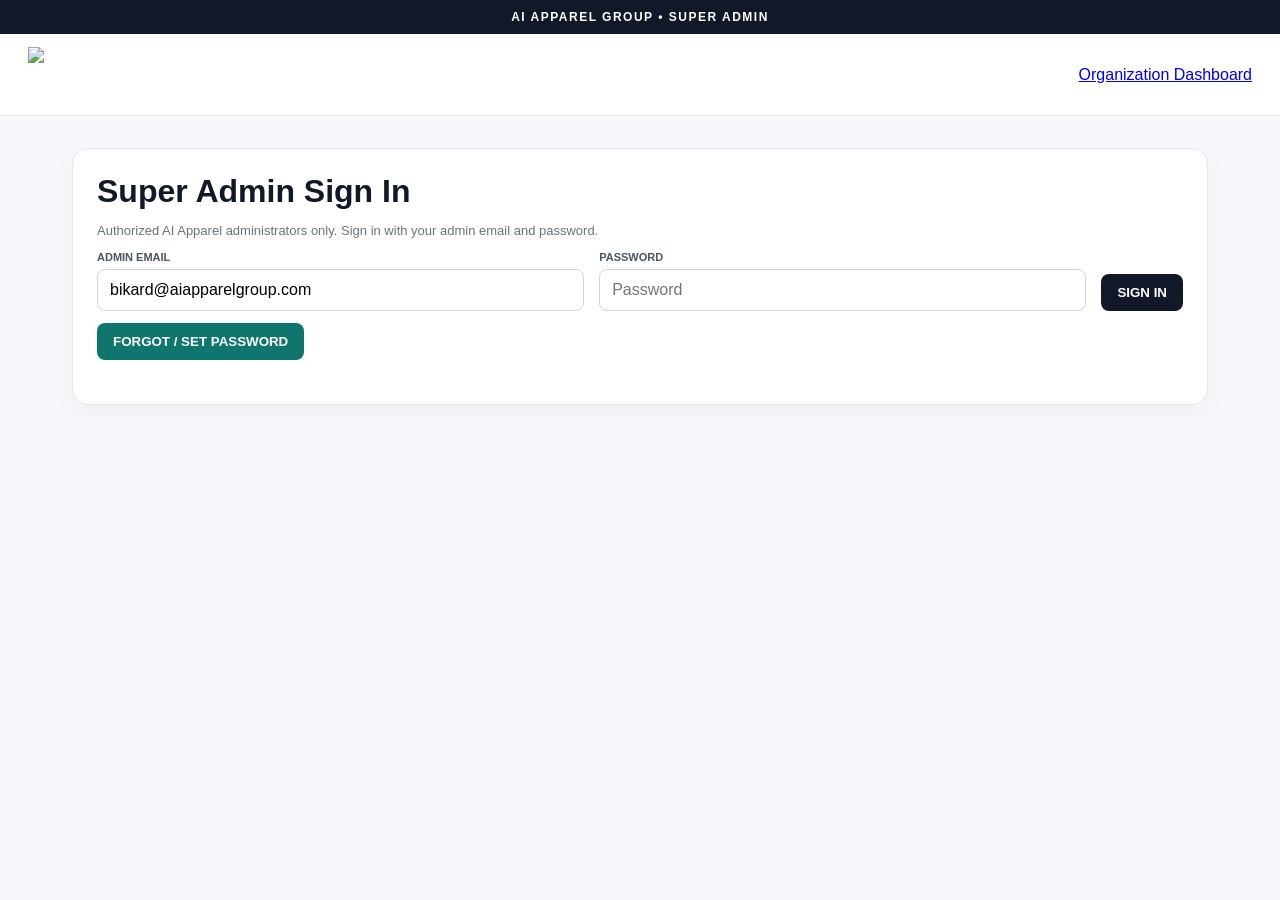
==== crm/index.html @ 9917b011 "Update index.html" ====
<!doctype html>
<html lang="en">
<head>
<meta charset="utf-8"><meta name="viewport" content="width=device-width,initial-scale=1">
<title>AI Apparel Super Admin</title>
<script src="https://cdn.jsdelivr.net/npm/@supabase/supabase-js@2"></script>
<style>
*{box-sizing:border-box}body{margin:0;font-family:-apple-system,BlinkMacSystemFont,"Segoe UI",sans-serif;background:#f6f8fb;color:#111827}
.top{background:#111827;color:#fff;padding:10px 22px;text-align:center;font-size:12px;font-weight:800;letter-spacing:1.5px}
header{height:82px;background:#fff;border-bottom:1px solid #e5e7eb;display:flex;align-items:center;justify-content:space-between;padding:0 28px}
header img{height:55px}.wrap{max-width:1180px;margin:auto;padding:32px 22px 80px}
.card{background:#fff;border:1px solid #e5e7eb;border-radius:16px;padding:24px;margin-bottom:20px;box-shadow:0 8px 25px rgba(15,23,42,.04)}
h1{margin:0 0 6px;font-size:32px}h2{margin:0 0 18px}.muted{color:#6b7280;font-size:13px}
input,select,textarea{width:100%;padding:11px 12px;border:1px solid #d1d5db;border-radius:8px;background:#fff;font:inherit}
label{font-size:11px;font-weight:800;display:block;margin-bottom:6px;color:#4b5563}
.grid{display:grid;grid-template-columns:repeat(2,1fr);gap:16px}.grid3{display:grid;grid-template-columns:repeat(3,1fr);gap:16px}
button{border:0;border-radius:8px;padding:11px 16px;background:#111827;color:#fff;font-weight:800;cursor:pointer}.teal{background:#0f766e}
.hidden{display:none!important}.admin-primary-actions{display:flex;gap:12px;flex-wrap:wrap;margin-top:18px}.create-quote-btn{background:#006FBA;font-size:13px;padding:13px 18px}.create-quote-card{border:2px solid #006FBA}.product-picker{margin-top:18px;padding:16px;border:1px solid #cbd5e1;border-radius:12px;background:#f8fafc}.product-picker-tabs{display:flex;gap:8px;flex-wrap:wrap;margin:10px 0}.product-picker-tabs button{background:#e5e7eb;color:#111827}.product-picker-tabs button.active{background:#006FBA;color:#fff}.catalog-grid{display:grid;grid-template-columns:repeat(3,1fr);gap:10px;max-height:340px;overflow:auto}.catalog-product{border:1px solid #e5e7eb;border-radius:10px;background:#fff;padding:10px;display:flex;gap:10px;align-items:center;cursor:pointer}.catalog-product:hover{border-color:#006FBA}.catalog-product img{width:58px;height:58px;object-fit:contain;border-radius:8px}.catalog-product b{font-size:12px}.catalog-product .muted{font-size:10px}.quote-create-items{display:grid;gap:12px;margin-top:14px}.quote-create-item{padding:14px;border:1px solid #e5e7eb;border-radius:12px;background:#f8fafc}.quote-create-item-grid{display:grid;grid-template-columns:1.4fr .7fr .55fr .7fr .9fr auto;gap:10px;align-items:end}.remove-item{background:#b91c1c;padding:11px 12px}@media(max-width:900px){.catalog-grid{grid-template-columns:1fr}.quote-create-item-grid{grid-template-columns:1fr 1fr}.remove-item{width:100%}}.bar{display:flex;align-items:end;gap:15px}.bar>div{flex:1}.status{padding:10px 0;font-size:13px;font-weight:700}
.org-banner{background:#111827;color:white;border-radius:14px;padding:20px;margin-top:16px}.org-banner b{font-size:24px}.org-actions{display:flex;gap:10px;margin-top:14px}.view-customer{display:inline-block;border-radius:8px;padding:11px 16px;background:#fff;color:#111827;font-size:12px;font-weight:900;text-decoration:none}
.quote-tools{display:flex;gap:12px;flex-wrap:wrap;margin-bottom:16px}.quote-tools select,.quote-tools input{max-width:280px}.quote-list{display:grid;gap:12px}.quote-row{border:1px solid #e5e7eb;border-radius:12px;padding:16px;display:grid;grid-template-columns:1.1fr 1.4fr .9fr .8fr auto;gap:14px;align-items:center;background:#fff}.quote-num{font-weight:900;font-size:16px}.quote-org{font-weight:800}.pill{display:inline-block;padding:6px 9px;border-radius:999px;background:#eef2ff;font-size:10px;font-weight:900;text-transform:uppercase;letter-spacing:.5px}.quote-date{font-size:12px;color:#6b7280}.quote-open{background:#0f766e}.quote-detail{border:1px solid #d1d5db;border-radius:12px;margin-top:14px;padding:18px;background:#f8fafc}.quote-detail h3{margin:0 0 4px}.quote-meta{display:grid;grid-template-columns:repeat(3,1fr);gap:12px;margin:16px 0}.quote-meta div{background:#fff;border:1px solid #e5e7eb;border-radius:9px;padding:10px;font-size:12px}.quote-items{display:grid;gap:10px}.quote-item{display:flex;gap:12px;align-items:center;background:#fff;border:1px solid #e5e7eb;border-radius:10px;padding:10px}.quote-item img{width:64px;height:64px;object-fit:contain;border-radius:8px;background:#fff}.pricing-box{margin-top:18px;padding:18px;border:1px solid #cbd5e1;border-radius:12px;background:#fff}.pricing-line{display:grid;grid-template-columns:1.8fr .55fr .7fr .75fr;gap:10px;align-items:end;padding:12px 0;border-bottom:1px solid #e5e7eb}.pricing-line:last-child{border-bottom:0}.pricing-name{font-weight:800}.charges{display:grid;grid-template-columns:repeat(5,1fr);gap:10px;margin-top:14px}.quote-total{display:flex;justify-content:flex-end;margin-top:16px;font-size:22px;font-weight:900}.pricing-actions{display:flex;gap:10px;flex-wrap:wrap;margin-top:16px}.pricing-status{font-size:13px;font-weight:800;margin-top:10px}.empty{padding:24px;text-align:center;color:#6b7280;border:1px dashed #d1d5db;border-radius:12px}
.quote-inbox{display:grid;gap:12px}.quote-message{border:1px solid #e5e7eb;border-radius:14px;background:#fff;padding:18px;display:grid;grid-template-columns:1.25fr 1.5fr .7fr auto;gap:16px;align-items:center}.quote-message.attention{border-left:5px solid #0f766e}.quote-message.waiting{border-left:5px solid #d97706}.quote-message.done{border-left:5px solid #16a34a}.quote-message .headline{font-size:12px;font-weight:900;letter-spacing:.6px;text-transform:uppercase}.quote-message .msg{font-size:13px;color:#4b5563;margin-top:4px}.quote-message .amount{font-size:18px;font-weight:900;text-align:right}.quote-message button,.quote-message a{display:inline-block;text-align:center;text-decoration:none;border:0;border-radius:8px;padding:11px 14px;background:#111827;color:#fff;font-size:11px;font-weight:900;cursor:pointer;white-space:nowrap}.quote-message .primary{background:#0f766e}.quote-detail-wrap{grid-column:1/-1}@media(max-width:700px){.quote-message{grid-template-columns:1fr}.quote-message .amount{text-align:left}.quote-message button,.quote-message a{width:100%}}
@media(max-width:700px){.grid,.grid3,.quote-meta{grid-template-columns:1fr}.bar{display:block}.bar button{margin-top:12px;width:100%}.quote-row{grid-template-columns:1fr}.quote-tools select,.quote-tools input{max-width:none;width:100%}.pricing-line,.charges{grid-template-columns:1fr}}
</style>
</head><body>
<div class="top">AI APPAREL GROUP • SUPER ADMIN</div>
<header><img src="https://cdn.shopify.com/s/files/1/0633/8556/7419/files/ai-nal.png?v=1723312110"><a href="./organization.html">Organization Dashboard</a></header>
<main class="wrap">
<section id="loginCard" class="card">
<h1>Super Admin Sign In</h1><p class="muted">Authorized AI Apparel administrators only. Sign in with your admin email and password.</p>
<div class="bar"><div><label>ADMIN EMAIL</label><input id="email" type="email" value="bikard@aiapparelgroup.com"></div><div><label>PASSWORD</label><input id="password" type="password" autocomplete="current-password" placeholder="Password"></div><button id="loginBtn">SIGN IN</button></div>
<div style="margin-top:12px"><button type="button" class="teal" id="resetBtn">FORGOT / SET PASSWORD</button></div>
<div id="loginStatus" class="status"></div>
</section>

<section id="recoveryCard" class="card hidden">
<h1>Create New Password</h1><p class="muted">Your recovery link is verified. Create the password you will use for AI Apparel Super Admin.</p>
<div class="grid"><div><label>NEW PASSWORD</label><input id="newPassword" type="password" autocomplete="new-password" placeholder="New password"></div><div><label>CONFIRM PASSWORD</label><input id="confirmPassword" type="password" autocomplete="new-password" placeholder="Confirm password"></div></div>
<div style="margin-top:16px"><button class="teal" id="savePasswordBtn">SAVE PASSWORD</button></div>
<div id="recoveryStatus" class="status"></div>
</section>

<section id="adminArea" class="hidden">
<div class="card">
<div style="display:flex;justify-content:space-between;gap:15px;align-items:center"><div><h1>AI Apparel Super Admin</h1><div class="muted" id="adminEmail"></div></div><button id="logoutBtn">SIGN OUT</button></div>
<hr style="border:0;border-top:1px solid #e5e7eb;margin:22px 0">
<label>VIEW / MANAGE ORGANIZATION</label>
<select id="organizationSelect"></select>
<div id="orgBanner" class="org-banner"></div>
</div>

<div class="card">
<h2>Admin Actions</h2>
<p class="muted">Start work for the organization selected above.</p>
<div class="admin-primary-actions"><button class="create-quote-btn" id="showCreateQuoteBtn">+ CREATE PROMOTIONAL QUOTE</button></div>
</div>


<div class="card" id="organizationUsersCard">
 <h2>Organization Users</h2>
 <p class="muted">Assign customer access to the selected organization. Invitations are sent by email. Only Super Admins can manage users.</p>
 <div class="grid3">
  <div><label>ORGANIZATION</label><select id="usersOrg"></select></div>
  <div><label>FIRST NAME</label><input id="userFirstName" autocomplete="off" placeholder="First name"></div>
  <div><label>LAST NAME</label><input id="userLastName" autocomplete="off" placeholder="Last name"></div>
  <div style="grid-column:1/-1"><label>CUSTOMER EMAIL</label><input id="userEmail" type="email" autocomplete="off" placeholder="name@company.com"></div>
 </div>
 <div style="display:flex;gap:12px;align-items:center;flex-wrap:wrap;margin-top:16px"><button class="teal" id="inviteOrgUserBtn" type="button">SEND CUSTOMER INVITATION</button><button type="button" id="refreshOrgUsersBtn">REFRESH USERS</button></div>
 <div id="orgUsersStatus" class="status" role="status"></div>
 <h3>Assigned Users</h3><div id="orgUsersList" class="quote-list"><div class="muted">Sign in to load organization users.</div></div>
</div>

<div class="card create-quote-card hidden" id="createQuoteCard">
<div style="display:flex;justify-content:space-between;gap:15px;align-items:flex-start"><div><h2>Create Promotional Quote</h2><p class="muted">Create a quote on behalf of a customer. It will enter the same Promotional Quote Activity workflow as customer-submitted requests.</p></div><button type="button" id="closeCreateQuoteBtn">CLOSE</button></div>
<div class="grid3">
<div style="grid-column:1/-1"><label>ORGANIZATION</label><select id="quoteOrg"></select></div>
<div><label>CONTACT NAME</label><input id="quoteContactName" placeholder="Customer contact"></div>
<div><label>CONTACT EMAIL</label><input id="quoteContactEmail" type="email" placeholder="name@company.com"></div>
<div><label>CONTACT PHONE</label><input id="quoteContactPhone" placeholder="Phone"></div>
<div><label>PROJECT / EVENT NAME</label><input id="quoteProjectName" placeholder="Example: Employee Service Awards"></div>
<div><label>NEEDED BY</label><input id="quoteNeededBy" type="date"></div>
<div><label>EVENT DATE</label><input id="quoteEventDate" type="date"></div>
</div>
<div style="margin-top:16px"><label>CUSTOMER / PROJECT NOTES</label><textarea id="quoteNotes" rows="3" placeholder="What the customer needs, special instructions, delivery details, etc."></textarea></div>
<div style="margin-top:16px"><label>INTERNAL NOTES — NOT SHOWN TO CUSTOMER</label><textarea id="quoteInternalNotes" rows="2" placeholder="Internal AI Apparel notes"></textarea></div>
<div class="product-picker">
<h3 style="margin:0">Add Products</h3>
<div class="muted">Choose from this organization's Promotional products, Company Store catalog when available, or add a custom item.</div>
<div class="product-picker-tabs"><button type="button" class="active" id="promoCatalogBtn">PROMOTIONAL PRODUCTS</button><button type="button" id="storeCatalogBtn">COMPANY STORE PRODUCTS</button><button type="button" id="customItemBtn">+ CUSTOM ITEM</button></div>
<div id="catalogStatus" class="muted">Select an organization to load products.</div>
<div id="catalogGrid" class="catalog-grid"></div>
</div>
<div style="margin-top:20px;display:flex;justify-content:space-between;align-items:center;gap:12px"><div><h3 style="margin:0">Quote Items</h3><div class="muted">Products selected above appear here. Adjust quantity, color, decoration, and notes before creating the quote.</div></div><button type="button" id="addQuoteItemBtn">+ CUSTOM ITEM</button></div>
<div id="createQuoteItems" class="quote-create-items"></div>
<div style="margin-top:18px;display:flex;gap:12px;align-items:center;flex-wrap:wrap"><button class="teal" type="button" id="createQuoteBtn">CREATE QUOTE</button><div id="createQuoteStatus" class="status"></div></div>
</div>

<div class="card">
<h2>Promotional Quote Activity</h2>
<p class="muted">One working inbox for every Promotional quote. Each box shows the latest update and the one action that should happen next.</p>
<div class="quote-tools"><select id="quoteStatusFilter"><option value="">All Statuses</option><option value="request_received">Request Received</option><option value="pricing">Pricing</option><option value="quote_ready">Quote Ready</option><option value="approved">Approved</option><option value="invoiced">Invoiced</option><option value="completed">Completed</option><option value="cancelled">Cancelled</option></select><input id="quoteSearch" placeholder="Search quote, organization, customer or project"></div>
<div id="quoteList" class="quote-list"></div>
</div>

<div class="card">
<h2>Data Management</h2>
<p class="muted">Sync connected organization stores and refresh order history. Connected Store sync uses the organization selected at the top of Super Admin.</p>
<div style="display:flex;gap:12px;flex-wrap:wrap;margin-top:16px">
<button class="teal" id="syncCompanyStoreBtn">SYNC COMPANY STORE</button>
<button id="syncPromotionalStoreBtn">SYNC CONNECTED PROMOTIONAL STORE</button>
<button id="syncPromotionalBtn">SYNC PROMOTIONAL HISTORY</button>
</div>
<div id="syncStatus" class="status muted">No manual sync run in this session.</div>
</div>

<div class="card">
<h2>Add Missing Transaction</h2>
<p class="muted">The transaction will be added to the selected organization, its rewards ledger, and the admin audit log.</p>
<div class="grid3">
<div style="grid-column:1/-1"><label>ASSIGN TO ORGANIZATION</label><select id="txOrg"><option value="">SELECT ORGANIZATION…</option></select><div class="muted" style="margin-top:6px">This organization receives the transaction and its Rewards credit.</div></div>
<div><label>ORDER / REFERENCE #</label><input id="orderNumber" placeholder="Example: Q-2217"></div>
<div><label>TYPE</label><select id="orderType"><option>ONLINE</option><option>QUOTE</option><option>PROMO</option><option>ADJUSTMENT</option><option>REFUND</option></select></div>
<div><label>DATE</label><input id="orderedAt" type="date"></div>
<div><label>PURCHASED BY</label><input id="customerName"></div>
<div><label>CUSTOMER EMAIL</label><input id="customerEmail" type="email"></div>
<div><label>QUALIFYING TOTAL</label><input id="subtotal" type="number" step=".01" min="0" value="0"></div>
<div><label>COUPON / DISCOUNT CODE</label><input id="discountCode"></div>
<div><label>DISCOUNT AMOUNT</label><input id="discountAmount" type="number" step=".01" min="0" value="0"></div>
<div style="grid-column:1/-1"><label>REWARDS ENTRY METHOD</label><select id="rewardsEntryMethod"><option value="standard">STANDARD TRANSACTION — EXISTING POINTS RULES</option><option value="deferred_coupon">COUPON / DEFERRED BILLING — 1 POINT PER $1</option></select><div class="muted" id="rewardsMethodHelp" style="margin-top:7px">Standard transactions retain the current points rules based on transaction type.</div></div>
<div><label>POINTS OVERRIDE (OPTIONAL)</label><input id="pointsOverride" type="number" step=".01" placeholder="Auto calculate"></div>
<div style="grid-column:1/-1;padding:14px;border:1px solid #d1d5db;border-radius:10px;background:#f8fafc"><strong>REWARDS PREVIEW</strong><div id="rewardsPreview" style="margin-top:6px;font-size:20px;font-weight:900">0 points</div><div id="rewardsFinancialNote" class="muted" style="margin-top:5px">Standard transaction entry.</div></div>
</div>
<div style="margin-top:16px"><label>ADMIN NOTE</label><textarea id="note" rows="3" placeholder="Why this transaction is being added"></textarea></div>
<div style="margin-top:18px"><button class="teal" id="addBtn">ADD TRANSACTION</button></div>
<div id="saveStatus" class="status"></div>
</div>
</section>
</main>
<script>
const SUPABASE_URL="https://qpavspvpdebtbbffdcmo.supabase.co";
const PUBLISHABLE_KEY="sb_publishable_NoP_3R4R1WeoM7tivVJPAA_i4flKD1b";
const ADMIN_API=SUPABASE_URL+"/functions/v1/ai-apparel-admin";
const ORG_USERS_API=SUPABASE_URL+"/functions/v1/ai-apparel-organization-users";
const sb=supabase.createClient(SUPABASE_URL,PUBLISHABLE_KEY);
let organizations=[];let promotionalQuotes=[];

async function api(method,body){
 const {data:{session}}=await sb.auth.getSession();
 if(!session) throw new Error("Please sign in.");
 const r=await fetch(ADMIN_API,{method,headers:{"Authorization":"Bearer "+session.access_token,"Content-Type":"application/json","apikey":PUBLISHABLE_KEY},body:body?JSON.stringify(body):undefined});
 const j=await r.json(); if(!r.ok) throw new Error(j.error||"Request failed"); return j;
}
async function loadAdmin(){
 const data=await api("GET"); organizations=data.organizations||[]; promotionalQuotes=data.promotionalQuotes||[];
 document.getElementById("loginCard").classList.add("hidden");document.getElementById("adminArea").classList.remove("hidden");
 document.getElementById("adminEmail").textContent=data.admin.email+" • SUPER ADMIN";
 const sel=document.getElementById("organizationSelect");sel.innerHTML=organizations.map(o=>`<option value="${o.id}">${o.name}</option>`).join("");
 const txSel=document.getElementById("txOrg");
 if(txSel) txSel.innerHTML='<option value="">SELECT ORGANIZATION…</option>'+organizations.filter(o=>String(o.status||"").toLowerCase()==="active").map(o=>`<option value="${o.id}">${o.name}</option>`).join("");
 const quoteOrg=document.getElementById("quoteOrg");
 if(quoteOrg) quoteOrg.innerHTML='<option value="">SELECT ORGANIZATION…</option>'+organizations.filter(o=>String(o.status||"").toLowerCase()==="active").map(o=>`<option value="${o.id}">${o.name}</option>`).join("");
 renderOrg(); renderQuotes();
 const usersOrg=document.getElementById("usersOrg");
 usersOrg.innerHTML=organizations.filter(o=>String(o.status||"").toLowerCase()==="active").map(o=>`<option value="${esc(o.id)}">${esc(o.name)}</option>`).join("");
 usersOrg.value=document.getElementById("organizationSelect").value;
 await loadOrganizationUsers();
}
function renderOrg(){const id=document.getElementById("organizationSelect").value;const o=organizations.find(x=>x.id===id);document.getElementById("orgBanner").innerHTML=o?`<div class="muted" style="color:#9ca3af">CURRENT ORGANIZATION</div><b>${o.name}</b><div>${o.tag} • ${o.status}</div><div class="org-actions"><a class="view-customer" href="./organization.html?organization_id=${encodeURIComponent(o.id)}&admin_preview=1" target="_blank">VIEW AS CUSTOMER ↗</a></div>`:"No organizations available";}
document.getElementById("organizationSelect").onchange=()=>{renderOrg();const userSel=document.getElementById("usersOrg");userSel.value=document.getElementById("organizationSelect").value;renderOrganizationUsers();};
function esc(v){return String(v??"").replace(/[&<>"']/g,m=>({"&":"&amp;","<":"&lt;",">":"&gt;",'"':"&quot;","'":"&#39;"}[m]));}
function statusLabel(s){return ({request_received:"Request Received",pricing:"Pricing",quote_ready:"Quote Ready",approved:"Approved",invoiced:"Invoiced",completed:"Completed",cancelled:"Cancelled"})[s]||s;}
function fmtDate(v){if(!v)return "—";return new Date(v).toLocaleString([], {year:"numeric",month:"short",day:"numeric",hour:"numeric",minute:"2-digit"});}
function quoteWorkflow(x){
 const s=x.status;
 if(s==="request_received")return {cls:"attention",head:"NEW QUOTE REQUEST",msg:"A new Promotional request is waiting for pricing.",button:"BUILD QUOTE",action:"open"};
 if(s==="pricing")return {cls:"attention",head:"PRICING IN PROGRESS",msg:"Pricing has been started but the quote has not been sent yet.",button:"CONTINUE QUOTE",action:"open"};
 if(s==="quote_ready")return {cls:"waiting",head:"QUOTE SENT",msg:"The quote is with the customer. Waiting for approval or a reply.",button:"VIEW QUOTE",action:"open"};
 if(s==="approved")return {cls:"attention",head:"CUSTOMER APPROVED",msg:"The customer approved this quote. It is ready to become a Company Store invoice.",button:"CREATE INVOICE",action:"invoice"};
 if(s==="invoiced")return {cls:"waiting",head:"INVOICE SENT",msg:"The Company Store invoice is ready. Waiting for customer payment.",button:x.company_store_invoice_url?"VIEW INVOICE":"VIEW DETAILS",action:x.company_store_invoice_url?"invoiceLink":"open"};
 if(s==="completed")return {cls:"done",head:"PAID / COMPLETED",msg:"Payment is complete and this quote has moved into the completed order workflow.",button:"VIEW DETAILS",action:"open"};
 if(s==="cancelled")return {cls:"",head:"CANCELLED",msg:"This Promotional quote is no longer active.",button:"VIEW DETAILS",action:"open"};
 return {cls:"",head:statusLabel(s),msg:"View the latest quote activity.",button:"VIEW DETAILS",action:"open"};
}
function quoteActionHtml(x,w){
 if(w.action==="invoiceLink")return `<a href="${esc(x.company_store_invoice_url)}" target="_blank" rel="noopener">${w.button} ↗</a>`;
 if(w.action==="invoice")return `<button class="primary" onclick="event.stopPropagation();createCompanyStoreInvoice('${x.id}')">${w.button}</button>`;
 return `<button class="${["request_received","pricing"].includes(x.status)?"primary":""}" onclick="event.stopPropagation();toggleQuote('${x.id}')">${w.button}</button>`;
}
function renderQuotes(){
 const list=document.getElementById("quoteList"); if(!list)return;
 const status=document.getElementById("quoteStatusFilter").value;
 const q=document.getElementById("quoteSearch").value.trim().toLowerCase();
 const rows=promotionalQuotes.filter(x=>(!status||x.status===status)&&(!q||[x.request_number,x.organization_name,x.contact_name,x.contact_email,x.project_name].some(v=>String(v||"").toLowerCase().includes(q))));
 if(!rows.length){list.innerHTML='<div class="empty">No Promotional quote activity matches this view.</div>';return;}
 list.className="quote-inbox";
 list.innerHTML=rows.map(x=>{const w=quoteWorkflow(x);return `<div class="quote-message ${w.cls}"><div><div class="quote-num">${esc(x.request_number)}</div><div class="quote-org">${esc(x.organization_name)}</div><div class="muted">${esc(x.project_name||"Promotional Request")} • ${fmtDate(x.updated_at||x.submitted_at)}</div></div><div><div class="headline">${esc(w.head)}</div><div class="msg">${esc(w.msg)}</div></div><div class="amount">${Number(x.quoted_total||0)>0?money(x.quoted_total):"—"}</div><div>${quoteActionHtml(x,w)}</div><div id="qd-${x.id}" class="quote-detail quote-detail-wrap hidden"></div></div>`}).join("");
}
function money(v){return "$"+Number(v||0).toLocaleString(undefined,{minimumFractionDigits:2,maximumFractionDigits:2});}
function toggleQuote(id){
 const el=document.getElementById("qd-"+id); const x=promotionalQuotes.find(q=>q.id===id); if(!el||!x)return;
 if(!el.classList.contains("hidden")){el.classList.add("hidden");return;}
 document.querySelectorAll(".quote-detail").forEach(d=>d.classList.add("hidden"));
 const items=x.items||[];
 el.innerHTML=`<h3>${esc(x.request_number)} • ${esc(x.organization_name)}</h3><div class="muted">Submitted ${fmtDate(x.submitted_at)}</div>
 <div class="quote-meta"><div><b>CONTACT</b><br>${esc(x.contact_name||"—")}<br>${esc(x.contact_email||"—")}<br>${esc(x.contact_phone||"—")}</div><div><b>PROJECT</b><br>${esc(x.project_name||"—")}<br>Needed by: ${esc(x.needed_by||"—")}<br>Event: ${esc(x.event_date||"—")}</div><div><b>STATUS</b><br>${esc(statusLabel(x.status))}<br><br><b>REQUEST NOTES</b><br>${esc(x.notes||"—")}</div></div>
 <h3 style="margin:18px 0 10px">Requested Products</h3>
 <div class="quote-items">${items.length?items.map(i=>`<div class="quote-item">${i.image_url?`<img src="${esc(i.image_url)}" alt="">`:""}<div><b>${esc(i.product_name)}</b><div class="muted">${esc(i.product_code||"")} • Requested Qty: ${esc(i.quantity??"—")}${i.color?" • "+esc(i.color):""}${i.decoration?" • "+esc(i.decoration):""}</div>${i.customer_notes?`<div class="muted">Note: ${esc(i.customer_notes)}</div>`:""}</div></div>`).join(""):'<div class="empty">No items attached.</div>'}</div>
 <div class="pricing-box"><h3>AI Apparel Pricing</h3><div class="muted">Customer-facing selling prices only. Supplier cost is not shown here.</div>
 <div>${items.map(i=>`<div class="pricing-line" data-item="${i.id}"><div><div class="pricing-name">${esc(i.product_name)}</div><div class="muted">${esc(i.product_code||"")}</div></div><div><label>QUANTITY</label><input class="pq" type="number" min="0" step="1" value="${esc(i.quoted_quantity??i.quantity??0)}"></div><div><label>UNIT SELLING PRICE</label><input class="pp" type="number" min="0" step=".01" value="${esc(i.unit_selling_price??0)}"></div><div><label>LINE TOTAL</label><input class="pl" value="${money(i.line_total||0)}" readonly></div></div>`).join("")}</div>
 <div class="charges"><div><label>SETUP</label><input id="setup-${id}" type="number" min="0" step=".01" value="${esc(x.setup_charge||0)}"></div><div><label>DECORATION</label><input id="decoration-${id}" type="number" min="0" step=".01" value="${esc(x.decoration_charge||0)}"></div><div><label>FREIGHT</label><input id="freight-${id}" type="number" min="0" step=".01" value="${esc(x.freight_charge||0)}"></div><div><label>OTHER CHARGE</label><input id="additional-${id}" type="number" min="0" step=".01" value="${esc(x.additional_charge||0)}"></div><div><label>DISCOUNT</label><input id="discount-${id}" type="number" min="0" step=".01" value="${esc(x.discount_amount||0)}"></div></div>
 <div class="grid" style="margin-top:14px"><div><label>CUSTOMER-FACING QUOTE NOTES</label><textarea id="customerNotes-${id}" rows="3">${esc(x.customer_quote_notes||"")}</textarea></div><div><label>INTERNAL NOTES — NOT SHOWN TO CUSTOMER</label><textarea id="internalNotes-${id}" rows="3">${esc(x.internal_notes||"")}</textarea></div></div>
 <div class="quote-total">QUOTE TOTAL:&nbsp;<span id="total-${id}">${money(x.quoted_total||0)}</span></div>
 <div class="pricing-actions">
 ${["request_received","pricing","quote_ready"].includes(x.status)?`<button onclick="savePricing('${id}',false)">SAVE PRICING</button><button class="teal" onclick="savePricing('${id}',true)">MARK QUOTE READY</button>`:""}
 ${x.status==="approved"?`<button class="teal" onclick="createCompanyStoreInvoice('${id}')">CREATE COMPANY STORE INVOICE</button>`:""}
 ${x.status==="invoiced"&&x.company_store_invoice_url?`<a class="view-customer" href="${esc(x.company_store_invoice_url)}" target="_blank" rel="noopener">OPEN CUSTOMER PAYMENT LINK ↗</a>`:""}
 
 ${!["completed","cancelled"].includes(x.status)?`<button style="background:#6b7280" onclick="cancelQuote('${id}')">CANCEL QUOTE</button>`:""}
 ${!x.shopify_order_id&&!x.rewards_order_id&&x.status!=="completed"?`<button style="background:#b91c1c" onclick="deleteTestQuote('${id}')">${x.status==="invoiced"?"DELETE UNPAID QUOTE":"DELETE TEST QUOTE"}</button>`:""}</div>
 ${x.status==="approved"?`<div class="pricing-status">Customer approved this quote. It is ready to become a Company Store invoice.</div>`:""}
 ${x.status==="invoiced"?`<div class="pricing-status">Company Store invoice created${x.invoiced_at?" • "+fmtDate(x.invoiced_at):""}.</div>`:""}
 <div id="pricingStatus-${id}" class="pricing-status"></div></div>`;
 el.classList.remove("hidden");
 el.querySelectorAll(".pricing-box input").forEach(inp=>inp.addEventListener("input",()=>calcPricing(id)));
 calcPricing(id);
}
function calcPricing(id){
 const el=document.getElementById("qd-"+id); if(!el)return;
 let subtotal=0;
 el.querySelectorAll(".pricing-line").forEach(row=>{const q=Number(row.querySelector(".pq").value||0),p=Number(row.querySelector(".pp").value||0),line=Math.round(q*p*100)/100;row.querySelector(".pl").value=money(line);subtotal+=line;});
 const n=k=>Number(document.getElementById(k+"-"+id)?.value||0);
 const total=Math.max(0,subtotal+n("setup")+n("decoration")+n("freight")+n("additional")-n("discount"));
 document.getElementById("total-"+id).textContent=money(total);
}
async function savePricing(id,ready){
 const el=document.getElementById("qd-"+id),st=document.getElementById("pricingStatus-"+id); if(!el)return;
 const items=[...el.querySelectorAll(".pricing-line")].map(row=>({id:row.dataset.item,quoted_quantity:Number(row.querySelector(".pq").value||0),unit_selling_price:Number(row.querySelector(".pp").value||0)}));
 const val=k=>Number(document.getElementById(k+"-"+id).value||0);
 if(ready && items.some(i=>i.quoted_quantity<=0 || i.unit_selling_price<=0)){st.textContent="Enter a quantity and selling price for every product before marking Quote Ready.";return;}
 st.textContent=ready?"Saving and sending quote…":"Saving pricing…";
 try{
   const data=await api("POST",{action:ready?"mark_quote_ready":"save_quote_pricing",quote_id:id,items,setup_charge:val("setup"),decoration_charge:val("decoration"),freight_charge:val("freight"),additional_charge:val("additional"),discount_amount:val("discount"),customer_quote_notes:document.getElementById("customerNotes-"+id).value.trim(),internal_notes:document.getElementById("internalNotes-"+id).value.trim()});
   st.textContent=(ready?"Quote sent. ":"Pricing saved. ")+"Total: "+money(data.total);
   await loadAdmin();
   const refreshed=promotionalQuotes.find(q=>q.id===id); if(refreshed){renderQuotes();toggleQuote(id);}
 }catch(e){st.textContent=e.message;}
}
async function createCompanyStoreInvoice(id){
 const q=promotionalQuotes.find(x=>x.id===id);
 if(!q)return;
 if(!confirm("Create the Company Store invoice for "+q.request_number+"? This will create a live customer payment link. Rewards will NOT be issued until the order is paid."))return;

 const st=document.getElementById("pricingStatus-"+id);
 const box=document.getElementById("qd-"+id)?.closest(".quote-message");
 const actionButton=box?.querySelector("button.primary");
 if(st)st.textContent="Creating Company Store invoice…";
 if(actionButton){actionButton.disabled=true;actionButton.textContent="CREATING INVOICE…";}

 try{
   const data=await api("POST",{action:"create_company_store_invoice",quote_id:id});
   await loadAdmin();
   renderQuotes();
 }catch(e){
   if(st)st.textContent=e.message;
   if(actionButton){actionButton.disabled=false;actionButton.textContent="CREATE INVOICE";}
   alert("Invoice could not be created: "+e.message);
 }
}


async function cancelQuote(id){
 const q=promotionalQuotes.find(x=>x.id===id); if(!q)return;
 if(!confirm("Cancel "+q.request_number+"? It will remain in history but will no longer be active."))return;
 try{await api("POST",{action:"cancel_quote",quote_id:id});await loadAdmin();renderQuotes();}
 catch(e){alert("Quote could not be cancelled: "+e.message);}
}
async function deleteTestQuote(id){
 const q=promotionalQuotes.find(x=>x.id===id); if(!q)return;
 if(!confirm("PERMANENTLY DELETE test quote "+q.request_number+"? This removes the quote and its items. This cannot be undone."))return;
 try{await api("POST",{action:"delete_test_quote",quote_id:id});await loadAdmin();renderQuotes();}
 catch(e){alert("Test quote could not be deleted: "+e.message);}
}
async function runDataSync(action,buttonId,label){
 const btn=document.getElementById(buttonId),st=document.getElementById("syncStatus");
 btn.disabled=true; const old=btn.textContent; btn.textContent="SYNCING…"; st.textContent="Running "+label+" sync…";
 try{
   const d=await api("POST",{action});
   const summary=d.result?.summary;
   const detail=summary?` • ${summary.historicalOrdersImported||0} orders / ${summary.historicalItemsImported||0} items refreshed`:(d.result?.imported!=null?` • ${d.result.imported} orders refreshed`:"");
   st.textContent=label+" synced "+new Date(d.synced_at).toLocaleString()+detail;
   await loadAdmin();
 }catch(e){st.textContent=label+" sync failed: "+e.message;}
 finally{btn.disabled=false;btn.textContent=old;}
}
async function runPromotionalStoreSync(){
 const btn=document.getElementById("syncPromotionalStoreBtn"),st=document.getElementById("syncStatus");
 const organizationId=document.getElementById("organizationSelect").value;
 if(!organizationId){st.textContent="Select an organization first.";return;}
 const org=organizations.find(o=>o.id===organizationId);
 btn.disabled=true; const old=btn.textContent; btn.textContent="SYNCING…";
 st.textContent="Syncing "+(org?.name||"selected organization")+" Promotional store…";
 try{
   const d=await api("POST",{action:"sync_promotional_store",organization_id:organizationId});
   const s=d.result?.summary||{};
   st.textContent=(org?.name||"Promotional store")+" synced "+new Date(d.synced_at).toLocaleString()+" • "+(s.existing||0)+" active • "+(s.added||0)+" added • "+(s.updated||0)+" updated • "+(s.removed||0)+" removed"+(s.live_membership_sync===false?" • Connected products refreshed; new PromoPlace membership still requires product identification.":"");
 }catch(e){st.textContent="Promotional store sync failed: "+e.message;}
 finally{btn.disabled=false;btn.textContent=old;}
}


let createQuoteItemCounter=0;
let quoteCatalog={promotional:[],companyStore:[]};
let activeCatalog="promotional";
function addCreateQuoteItem(values={}){
 const host=document.getElementById("createQuoteItems"); if(!host)return;
 const id=++createQuoteItemCounter;
 const row=document.createElement("div"); row.className="quote-create-item"; row.dataset.createItem=String(id);
 row.dataset.source=values.source||"custom";
 row.dataset.sageProductId=values.sage_product_id||"";
 row.dataset.imageUrl=values.image_url||"";
 row.innerHTML=`${values.image_url?`<div style="display:flex;gap:10px;align-items:center;margin-bottom:10px"><img src="${esc(values.image_url)}" alt="" style="width:54px;height:54px;object-fit:contain;border-radius:8px;background:#fff"><div><b>${esc((values.source||"custom")==="promotional"?"Promotional Product":(values.source==="company_store"?"Company Store Product":"Custom Item"))}</b><div class="muted">Added from organization catalog</div></div></div>`:""}<div class="quote-create-item-grid">
   <div><label>PRODUCT / DESCRIPTION</label><input class="cq-name" placeholder="Product name or description" value="${esc(values.product_name||"")}"></div>
   <div><label>ITEM #</label><input class="cq-code" placeholder="Item #" value="${esc(values.product_code||"")}"></div>
   <div><label>QTY</label><input class="cq-qty" type="number" min="1" step="1" value="${esc(values.quantity||1)}"></div>
   <div><label>COLOR</label><input class="cq-color" placeholder="Optional" value="${esc(values.color||"")}"></div>
   <div><label>DECORATION</label><input class="cq-decoration" placeholder="Optional" value="${esc(values.decoration||"")}"></div>
   <button type="button" class="remove-item">REMOVE</button>
 </div>
 <div style="margin-top:10px"><label>ITEM NOTES</label><input class="cq-notes" placeholder="Sizes, imprint details, special request, etc." value="${esc(values.customer_notes||"")}"></div>`;
 row.querySelector(".remove-item").onclick=()=>{row.remove();if(!host.children.length)addCreateQuoteItem();};
 host.appendChild(row);
}
async function loadQuoteCatalog(){
 const orgId=document.getElementById("quoteOrg").value;
 const status=document.getElementById("catalogStatus"),grid=document.getElementById("catalogGrid");
 quoteCatalog={promotional:[],companyStore:[]};grid.innerHTML="";
 if(!orgId){status.textContent="Select an organization to load products.";return;}
 status.textContent="Loading organization products…";
 try{
   const data=await api("POST",{action:"get_quote_catalog",organization_id:orgId});
   quoteCatalog.promotional=data.promotional||[];
   quoteCatalog.companyStore=data.companyStore||[];
   renderQuoteCatalog(activeCatalog);
 }catch(e){status.textContent="Products could not be loaded: "+e.message;}
}
function renderQuoteCatalog(type){
 activeCatalog=type;
 document.getElementById("promoCatalogBtn").classList.toggle("active",type==="promotional");
 document.getElementById("storeCatalogBtn").classList.toggle("active",type==="companyStore");
 const rows=quoteCatalog[type]||[],grid=document.getElementById("catalogGrid"),status=document.getElementById("catalogStatus");
 grid.innerHTML="";
 if(!rows.length){
   status.textContent=type==="promotional"?"No connected Promotional products found for this organization.":"No Company Store product catalog is connected for this organization yet. You can still add a custom item.";
   return;
 }
 status.textContent=rows.length+" "+(type==="promotional"?"Promotional":"Company Store")+" products available. Click a product to add it to the quote.";
 rows.forEach(p=>{
   const el=document.createElement("div");el.className="catalog-product";
   const name=p.product_name||p.title||"Product",code=p.item_number||p.product_code||"";
   el.innerHTML=`${p.image_url?`<img src="${esc(p.image_url)}" alt="">`:""}<div><b>${esc(name)}</b><div class="muted">${esc(code)}${p.customer_price_text?" • "+esc(p.customer_price_text):p.price!=null?" • "+money(p.price):""}</div><div class="muted">CLICK TO ADD</div></div>`;
   el.onclick=()=>addCreateQuoteItem({source:type==="promotional"?"promotional":"company_store",sage_product_id:p.sage_product_id||null,product_name:name,product_code:code,quantity:1,image_url:p.image_url||""});
   grid.appendChild(el);
 });
}
function openCreateQuote(){
 const card=document.getElementById("createQuoteCard");
 const selected=document.getElementById("organizationSelect").value;
 const quoteOrg=document.getElementById("quoteOrg");
 if(quoteOrg&&selected)quoteOrg.value=selected;
 if(!document.getElementById("createQuoteItems").children.length)addCreateQuoteItem();
 loadQuoteCatalog();
 card.classList.remove("hidden"); card.scrollIntoView({behavior:"smooth",block:"start"});
}
function closeCreateQuote(){document.getElementById("createQuoteCard").classList.add("hidden");}
function resetCreateQuote(){
 ["quoteContactName","quoteContactEmail","quoteContactPhone","quoteProjectName","quoteNeededBy","quoteEventDate","quoteNotes","quoteInternalNotes"].forEach(id=>{const el=document.getElementById(id);if(el)el.value="";});
 const host=document.getElementById("createQuoteItems");host.innerHTML="";addCreateQuoteItem();
}
document.getElementById("showCreateQuoteBtn").onclick=openCreateQuote;
document.getElementById("closeCreateQuoteBtn").onclick=closeCreateQuote;
document.getElementById("addQuoteItemBtn").onclick=()=>addCreateQuoteItem();
document.getElementById("customItemBtn").onclick=()=>addCreateQuoteItem();
document.getElementById("promoCatalogBtn").onclick=()=>renderQuoteCatalog("promotional");
document.getElementById("storeCatalogBtn").onclick=()=>renderQuoteCatalog("companyStore");
document.getElementById("quoteOrg").onchange=loadQuoteCatalog;
document.getElementById("createQuoteBtn").onclick=async()=>{
 const st=document.getElementById("createQuoteStatus"),btn=document.getElementById("createQuoteBtn");
 const organizationId=document.getElementById("quoteOrg").value;
 const items=[...document.querySelectorAll("#createQuoteItems .quote-create-item")].map(row=>({
   product_name:row.querySelector(".cq-name").value.trim(),
   product_code:row.querySelector(".cq-code").value.trim(),
   quantity:Number(row.querySelector(".cq-qty").value||0),
   color:row.querySelector(".cq-color").value.trim(),
   decoration:row.querySelector(".cq-decoration").value.trim(),
   customer_notes:row.querySelector(".cq-notes").value.trim(),
   source:row.dataset.source||"custom",
   sage_product_id:row.dataset.sageProductId||null,
   image_url:row.dataset.imageUrl||null
 })).filter(i=>i.product_name);
 if(!organizationId){st.textContent="Select an organization.";return;}
 if(!items.length){st.textContent="Add at least one product or description.";return;}
 if(items.some(i=>i.quantity<=0)){st.textContent="Every quote item needs a quantity greater than zero.";return;}
 btn.disabled=true;const old=btn.textContent;btn.textContent="CREATING…";st.textContent="Creating Promotional quote…";
 try{
   const data=await api("POST",{action:"create_promotional_quote",organization_id:organizationId,
     contact_name:document.getElementById("quoteContactName").value.trim(),
     contact_email:document.getElementById("quoteContactEmail").value.trim(),
     contact_phone:document.getElementById("quoteContactPhone").value.trim(),
     project_name:document.getElementById("quoteProjectName").value.trim(),
     needed_by:document.getElementById("quoteNeededBy").value||null,
     event_date:document.getElementById("quoteEventDate").value||null,
     notes:document.getElementById("quoteNotes").value.trim(),
     internal_notes:document.getElementById("quoteInternalNotes").value.trim(),items});
   const number=data.quote?.request_number||"Quote";
   st.textContent=number+" created. Opening it in Promotional Quote Activity…";
   resetCreateQuote();
   await loadAdmin();renderQuotes();closeCreateQuote();
   const q=promotionalQuotes.find(x=>x.request_number===number);
   if(q){toggleQuote(q.id);document.getElementById("qd-"+q.id)?.scrollIntoView({behavior:"smooth",block:"center"});}
 }catch(e){st.textContent=e.message;}
 finally{btn.disabled=false;btn.textContent=old;}
};

document.getElementById("syncCompanyStoreBtn").onclick=()=>runDataSync("sync_company_store","syncCompanyStoreBtn","Company Store");
document.getElementById("syncPromotionalBtn").onclick=()=>runDataSync("sync_promotional_history","syncPromotionalBtn","Promotional history");
document.getElementById("syncPromotionalStoreBtn").onclick=runPromotionalStoreSync;

document.getElementById("quoteStatusFilter").onchange=renderQuotes;
document.getElementById("quoteSearch").oninput=renderQuotes;
function showRecovery(){document.getElementById("loginCard").classList.add("hidden");document.getElementById("adminArea").classList.add("hidden");document.getElementById("recoveryCard").classList.remove("hidden");}
document.getElementById("savePasswordBtn").onclick=async()=>{const p=document.getElementById("newPassword").value;const c=document.getElementById("confirmPassword").value;const st=document.getElementById("recoveryStatus");if(p.length<8){st.textContent="Use a password with at least 8 characters.";return}if(p!==c){st.textContent="Passwords do not match.";return}st.textContent="Saving password…";const {error}=await sb.auth.updateUser({password:p});if(error){st.textContent=error.message;return}st.textContent="Password saved. Opening Super Admin…";history.replaceState({},document.title,location.pathname);document.getElementById("recoveryCard").classList.add("hidden");try{await loadAdmin()}catch(e){st.textContent=e.message;document.getElementById("recoveryCard").classList.remove("hidden")}};
document.getElementById("confirmPassword").addEventListener("keydown",e=>{if(e.key==="Enter")document.getElementById("savePasswordBtn").click()});
document.getElementById("resetBtn").onclick=async()=>{const email=document.getElementById("email").value.trim().toLowerCase();const st=document.getElementById("loginStatus");if(email!=="bikard@aiapparelgroup.com"){st.textContent="This email is not authorized for Super Admin access.";return}st.textContent="Sending password reset email…";const {error}=await sb.auth.resetPasswordForEmail(email,{redirectTo:"https://ai-apparel-group.pages.dev/admin.html"});st.textContent=error?error.message:"Password reset email sent. Open the newest email and click the reset link.";};
document.getElementById("loginBtn").onclick=async()=>{const email=document.getElementById("email").value.trim().toLowerCase();const password=document.getElementById("password").value;const st=document.getElementById("loginStatus");if(email!=="bikard@aiapparelgroup.com"){st.textContent="This email is not authorized for Super Admin access.";return}if(!password){st.textContent="Enter your password.";return}st.textContent="Signing in…";const {error}=await sb.auth.signInWithPassword({email,password});if(error){st.textContent=error.message;return}try{await loadAdmin();st.textContent=""}catch(e){st.textContent=e.message;await sb.auth.signOut()}};document.getElementById("password").addEventListener("keydown",e=>{if(e.key==="Enter")document.getElementById("loginBtn").click()});
document.getElementById("logoutBtn").onclick=async()=>{await sb.auth.signOut();location.reload()};
function updateRewardsPreview(){
 const mode=document.getElementById("rewardsEntryMethod").value;
 const type=document.getElementById("orderType").value;
 const amount=Number(document.getElementById("subtotal").value||0);
 const override=document.getElementById("pointsOverride").value;
 const multiplier=mode==="deferred_coupon"?1:(type==="ONLINE"?2:(["QUOTE","PROMO"].includes(type)?1:0));
 const points=override===""?Math.round(amount*multiplier*100)/100:Number(override);
 document.getElementById("rewardsPreview").textContent=(Number.isFinite(points)?points.toLocaleString(undefined,{maximumFractionDigits:2}):"Invalid")+" points";
 document.getElementById("rewardsMethodHelp").textContent=mode==="deferred_coupon"?"For a qualifying pay-later coupon: use the ORIGINAL merchandise subtotal before the coupon. Rewards only; no new sale or tax should be recorded.":"Standard transactions retain the current points rules based on transaction type.";
 document.getElementById("rewardsFinancialNote").textContent=mode==="deferred_coupon"?"This option requires the updated Supabase backend. It must record $0 additional financial revenue and avoid duplicate order credit.":"Standard transaction entry.";
 if(mode==="deferred_coupon")document.getElementById("pointsOverride").placeholder="Auto: 1 point per $1";
 else document.getElementById("pointsOverride").placeholder="Auto calculate";
}
["rewardsEntryMethod","orderType","subtotal","pointsOverride"].forEach(id=>document.getElementById(id).addEventListener("input",updateRewardsPreview));
updateRewardsPreview();
document.getElementById("addBtn").onclick=async()=>{
 const st=document.getElementById("saveStatus"),btn=document.getElementById("addBtn");
 const txOrg=document.getElementById("txOrg").value;
 const mode=document.getElementById("rewardsEntryMethod").value;
 const orderNumber=document.getElementById("orderNumber").value.trim();
 const subtotal=Number(document.getElementById("subtotal").value);
 const discount=Number(document.getElementById("discountAmount").value);
 const pointsInput=document.getElementById("pointsOverride").value;
 if(!txOrg){st.textContent="Select the organization that should receive this transaction and Rewards credit.";return;}
 if(!Number.isFinite(subtotal)||subtotal<0||!Number.isFinite(discount)||discount<0){st.textContent="Enter valid nonnegative merchandise and discount amounts.";return;}
 if(mode==="deferred_coupon"&&!orderNumber){st.textContent="Enter the original Shopify order/reference number for a deferred coupon.";return;}
 if(mode==="deferred_coupon"&&subtotal<=0){st.textContent="Enter the original qualifying merchandise subtotal before the coupon.";return;}
 if(pointsInput!==""&&(!Number.isFinite(Number(pointsInput))||Number(pointsInput)<0)){st.textContent="Enter a valid nonnegative points override.";return;}
 btn.disabled=true;st.textContent="Saving…";
 try{
  const data=await api("POST",{
   action:"add_transaction",organization_id:txOrg,order_number:orderNumber,
   order_type:document.getElementById("orderType").value,
   ordered_at:document.getElementById("orderedAt").value,
   customer_name:document.getElementById("customerName").value.trim(),
   customer_email:document.getElementById("customerEmail").value.trim(),
   subtotal:subtotal,discount_code:document.getElementById("discountCode").value.trim(),
   discount_amount:discount,
   rewards_points:mode==="deferred_coupon"?null:(pointsInput===""?null:Number(pointsInput)),
   rewards_entry_method:mode,
   note:document.getElementById("note").value.trim()
  });
  st.textContent="Saved. "+data.order.order_number+" added with "+data.points+" points.";
 }catch(e){st.textContent=e.message;}
 finally{btn.disabled=false;}
};

let organizationMembers=[];
async function orgUsersApi(method,body){
 const {data:{session}}=await sb.auth.getSession();
 if(!session)throw new Error("Sign in as Super Admin first.");
 const response=await fetch(ORG_USERS_API,{method,headers:{Authorization:"Bearer "+session.access_token,apikey:PUBLISHABLE_KEY,"Content-Type":"application/json"},body:body?JSON.stringify(body):undefined});
 const data=await response.json();
 if(!response.ok)throw new Error(data.error||"Unable to manage organization users.");
 return data;
}
async function loadOrganizationUsers(){
 const status=document.getElementById("orgUsersStatus");
 status.textContent="Loading assigned users…";
 try{
  const data=await orgUsersApi("GET");organizationMembers=data.members||[];
  status.textContent="";renderOrganizationUsers();
 }catch(e){status.textContent="User management unavailable: "+e.message;document.getElementById("orgUsersList").textContent="Deploy the secure ai-apparel-organization-users Edge Function to enable this section.";}
}
function renderOrganizationUsers(){
 const id=document.getElementById("usersOrg").value;
 const list=document.getElementById("orgUsersList");
 const rows=organizationMembers.filter(m=>m.organization_id===id);
 if(!rows.length){list.innerHTML='<div class="empty">No assigned users for this organization.</div>';return;}
 list.innerHTML=rows.map(m=>`<div class="quote-row" style="grid-template-columns:1.4fr 1.6fr .7fr auto"><div><b>${esc([m.first_name,m.last_name].filter(Boolean).join(" ")||"Customer")}</b></div><div>${esc(m.email)}</div><div><span class="pill">${m.active?"ACTIVE":"INACTIVE"}</span></div><div><button type="button" data-member-id="${Number(m.id)}" data-new-active="${!m.active}" style="background:${m.active?"#b91c1c":"#0f766e"}">${m.active?"REVOKE ACCESS":"RESTORE ACCESS"}</button></div></div>`).join("");
 list.querySelectorAll("button[data-member-id]").forEach(btn=>btn.onclick=()=>changeOrganizationUser(Number(btn.dataset.memberId),btn.dataset.newActive==="true"));
}
async function changeOrganizationUser(id,active){
 const m=organizationMembers.find(x=>Number(x.id)===id);if(!m)return;
 if(!confirm((active?"Restore":"Revoke")+" organization access for "+m.email+"?"))return;
 const status=document.getElementById("orgUsersStatus");status.textContent="Updating access…";
 try{await orgUsersApi("POST",{action:"set_active",id,active});status.textContent="Access updated.";await loadOrganizationUsers();}
 catch(e){status.textContent=e.message;}
}
document.getElementById("usersOrg").onchange=renderOrganizationUsers;
document.getElementById("refreshOrgUsersBtn").onclick=loadOrganizationUsers;
document.getElementById("inviteOrgUserBtn").onclick=async()=>{
 const btn=document.getElementById("inviteOrgUserBtn"),status=document.getElementById("orgUsersStatus");
 const organization_id=document.getElementById("usersOrg").value,email=document.getElementById("userEmail").value.trim().toLowerCase();
 const first_name=document.getElementById("userFirstName").value.trim(),last_name=document.getElementById("userLastName").value.trim();
 if(!organization_id||!email||!email.includes("@")){status.textContent="Select an organization and enter a valid email.";return;}
 if(!confirm("Grant access to "+email+" for the selected organization?"))return;
 btn.disabled=true;status.textContent="Creating customer invitation…";
 try{const data=await orgUsersApi("POST",{action:"invite",organization_id,email,first_name,last_name});status.textContent=data.message||"Customer access assigned.";document.getElementById("userEmail").value="";document.getElementById("userFirstName").value="";document.getElementById("userLastName").value="";await loadOrganizationUsers();}
 catch(e){status.textContent=e.message;}
 finally{btn.disabled=false;}
};

let recoveryMode=false;
sb.auth.onAuthStateChange(async(event,session)=>{if(event==="PASSWORD_RECOVERY"){recoveryMode=true;showRecovery();}});
(async()=>{const hash=new URLSearchParams(location.hash.replace(/^#/,""));const query=new URLSearchParams(location.search);if(hash.get("type")==="recovery"||query.get("type")==="recovery"){recoveryMode=true;showRecovery();}
await new Promise(r=>setTimeout(r,250));const {data:{session}}=await sb.auth.getSession();if(session&&!recoveryMode){try{await loadAdmin()}catch(e){document.getElementById("loginStatus").textContent=e.message;await sb.auth.signOut()}}})();
</script></body></html>
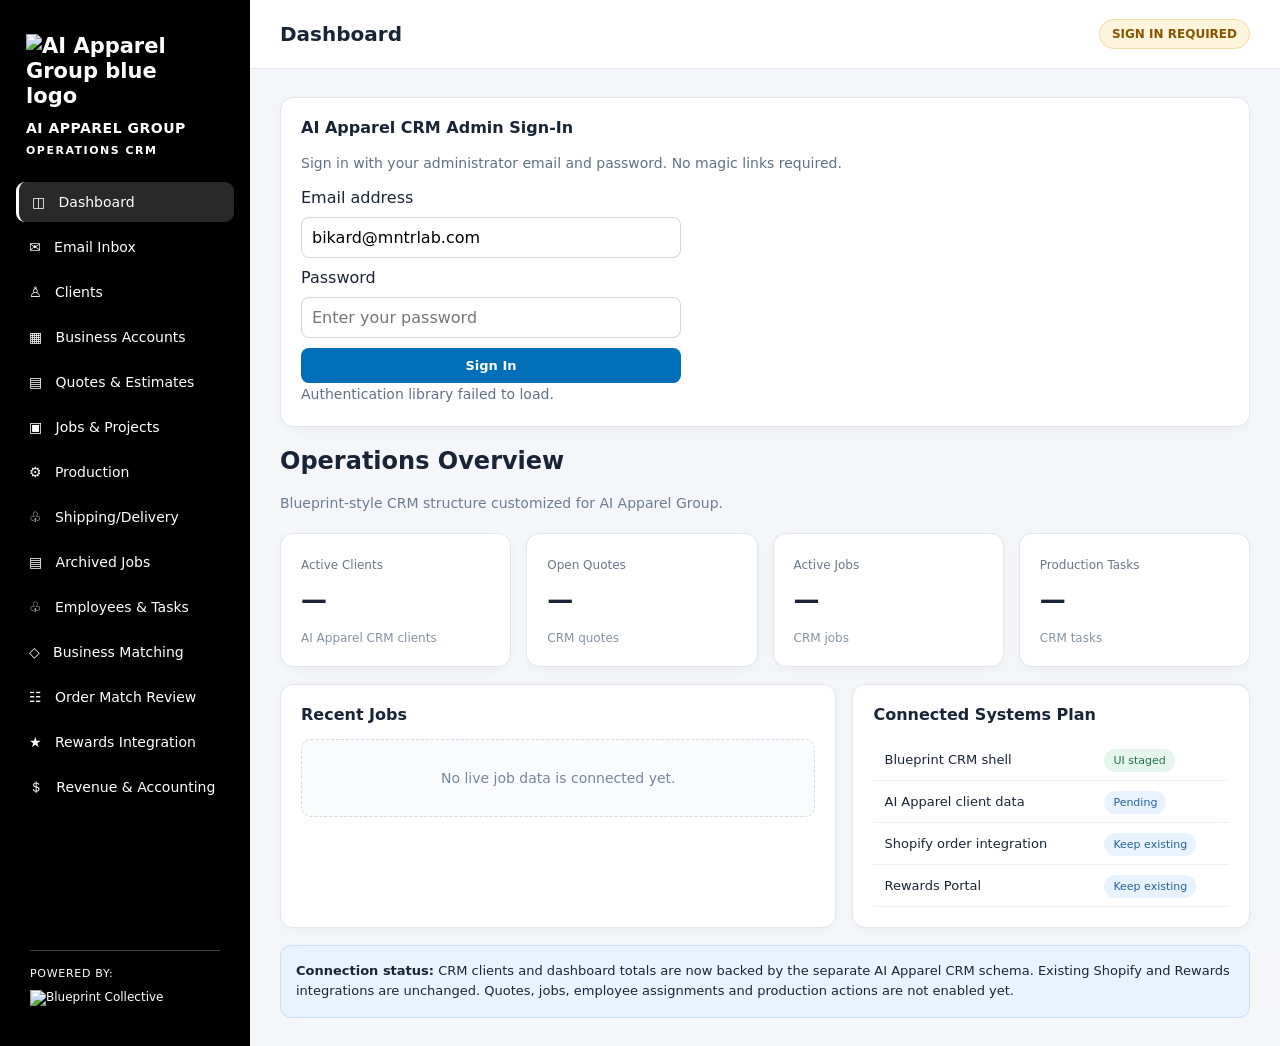
==== commit 9131e2f3: "Update index.html" ====
--- a/crm/index.html
+++ b/crm/index.html
@@ -1,532 +1,2701 @@
 <!doctype html>
-<html lang="en">
-<head>
-<meta charset="utf-8"><meta name="viewport" content="width=device-width,initial-scale=1">
-<title>AI Apparel Super Admin</title>
-<script src="https://cdn.jsdelivr.net/npm/@supabase/supabase-js@2"></script>
+<html lang="en"><head><meta charset="utf-8"><meta name="viewport" content="width=device-width,initial-scale=1">
+<meta name="robots" content="noindex,nofollow">
+<title>AI Apparel Group | CRM</title>
 <style>
-*{box-sizing:border-box}body{margin:0;font-family:-apple-system,BlinkMacSystemFont,"Segoe UI",sans-serif;background:#f6f8fb;color:#111827}
-.top{background:#111827;color:#fff;padding:10px 22px;text-align:center;font-size:12px;font-weight:800;letter-spacing:1.5px}
-header{height:82px;background:#fff;border-bottom:1px solid #e5e7eb;display:flex;align-items:center;justify-content:space-between;padding:0 28px}
-header img{height:55px}.wrap{max-width:1180px;margin:auto;padding:32px 22px 80px}
-.card{background:#fff;border:1px solid #e5e7eb;border-radius:16px;padding:24px;margin-bottom:20px;box-shadow:0 8px 25px rgba(15,23,42,.04)}
-h1{margin:0 0 6px;font-size:32px}h2{margin:0 0 18px}.muted{color:#6b7280;font-size:13px}
-input,select,textarea{width:100%;padding:11px 12px;border:1px solid #d1d5db;border-radius:8px;background:#fff;font:inherit}
-label{font-size:11px;font-weight:800;display:block;margin-bottom:6px;color:#4b5563}
-.grid{display:grid;grid-template-columns:repeat(2,1fr);gap:16px}.grid3{display:grid;grid-template-columns:repeat(3,1fr);gap:16px}
-button{border:0;border-radius:8px;padding:11px 16px;background:#111827;color:#fff;font-weight:800;cursor:pointer}.teal{background:#0f766e}
-.hidden{display:none!important}.admin-primary-actions{display:flex;gap:12px;flex-wrap:wrap;margin-top:18px}.create-quote-btn{background:#006FBA;font-size:13px;padding:13px 18px}.create-quote-card{border:2px solid #006FBA}.product-picker{margin-top:18px;padding:16px;border:1px solid #cbd5e1;border-radius:12px;background:#f8fafc}.product-picker-tabs{display:flex;gap:8px;flex-wrap:wrap;margin:10px 0}.product-picker-tabs button{background:#e5e7eb;color:#111827}.product-picker-tabs button.active{background:#006FBA;color:#fff}.catalog-grid{display:grid;grid-template-columns:repeat(3,1fr);gap:10px;max-height:340px;overflow:auto}.catalog-product{border:1px solid #e5e7eb;border-radius:10px;background:#fff;padding:10px;display:flex;gap:10px;align-items:center;cursor:pointer}.catalog-product:hover{border-color:#006FBA}.catalog-product img{width:58px;height:58px;object-fit:contain;border-radius:8px}.catalog-product b{font-size:12px}.catalog-product .muted{font-size:10px}.quote-create-items{display:grid;gap:12px;margin-top:14px}.quote-create-item{padding:14px;border:1px solid #e5e7eb;border-radius:12px;background:#f8fafc}.quote-create-item-grid{display:grid;grid-template-columns:1.4fr .7fr .55fr .7fr .9fr auto;gap:10px;align-items:end}.remove-item{background:#b91c1c;padding:11px 12px}@media(max-width:900px){.catalog-grid{grid-template-columns:1fr}.quote-create-item-grid{grid-template-columns:1fr 1fr}.remove-item{width:100%}}.bar{display:flex;align-items:end;gap:15px}.bar>div{flex:1}.status{padding:10px 0;font-size:13px;font-weight:700}
-.org-banner{background:#111827;color:white;border-radius:14px;padding:20px;margin-top:16px}.org-banner b{font-size:24px}.org-actions{display:flex;gap:10px;margin-top:14px}.view-customer{display:inline-block;border-radius:8px;padding:11px 16px;background:#fff;color:#111827;font-size:12px;font-weight:900;text-decoration:none}
-.quote-tools{display:flex;gap:12px;flex-wrap:wrap;margin-bottom:16px}.quote-tools select,.quote-tools input{max-width:280px}.quote-list{display:grid;gap:12px}.quote-row{border:1px solid #e5e7eb;border-radius:12px;padding:16px;display:grid;grid-template-columns:1.1fr 1.4fr .9fr .8fr auto;gap:14px;align-items:center;background:#fff}.quote-num{font-weight:900;font-size:16px}.quote-org{font-weight:800}.pill{display:inline-block;padding:6px 9px;border-radius:999px;background:#eef2ff;font-size:10px;font-weight:900;text-transform:uppercase;letter-spacing:.5px}.quote-date{font-size:12px;color:#6b7280}.quote-open{background:#0f766e}.quote-detail{border:1px solid #d1d5db;border-radius:12px;margin-top:14px;padding:18px;background:#f8fafc}.quote-detail h3{margin:0 0 4px}.quote-meta{display:grid;grid-template-columns:repeat(3,1fr);gap:12px;margin:16px 0}.quote-meta div{background:#fff;border:1px solid #e5e7eb;border-radius:9px;padding:10px;font-size:12px}.quote-items{display:grid;gap:10px}.quote-item{display:flex;gap:12px;align-items:center;background:#fff;border:1px solid #e5e7eb;border-radius:10px;padding:10px}.quote-item img{width:64px;height:64px;object-fit:contain;border-radius:8px;background:#fff}.pricing-box{margin-top:18px;padding:18px;border:1px solid #cbd5e1;border-radius:12px;background:#fff}.pricing-line{display:grid;grid-template-columns:1.8fr .55fr .7fr .75fr;gap:10px;align-items:end;padding:12px 0;border-bottom:1px solid #e5e7eb}.pricing-line:last-child{border-bottom:0}.pricing-name{font-weight:800}.charges{display:grid;grid-template-columns:repeat(5,1fr);gap:10px;margin-top:14px}.quote-total{display:flex;justify-content:flex-end;margin-top:16px;font-size:22px;font-weight:900}.pricing-actions{display:flex;gap:10px;flex-wrap:wrap;margin-top:16px}.pricing-status{font-size:13px;font-weight:800;margin-top:10px}.empty{padding:24px;text-align:center;color:#6b7280;border:1px dashed #d1d5db;border-radius:12px}
-.quote-inbox{display:grid;gap:12px}.quote-message{border:1px solid #e5e7eb;border-radius:14px;background:#fff;padding:18px;display:grid;grid-template-columns:1.25fr 1.5fr .7fr auto;gap:16px;align-items:center}.quote-message.attention{border-left:5px solid #0f766e}.quote-message.waiting{border-left:5px solid #d97706}.quote-message.done{border-left:5px solid #16a34a}.quote-message .headline{font-size:12px;font-weight:900;letter-spacing:.6px;text-transform:uppercase}.quote-message .msg{font-size:13px;color:#4b5563;margin-top:4px}.quote-message .amount{font-size:18px;font-weight:900;text-align:right}.quote-message button,.quote-message a{display:inline-block;text-align:center;text-decoration:none;border:0;border-radius:8px;padding:11px 14px;background:#111827;color:#fff;font-size:11px;font-weight:900;cursor:pointer;white-space:nowrap}.quote-message .primary{background:#0f766e}.quote-detail-wrap{grid-column:1/-1}@media(max-width:700px){.quote-message{grid-template-columns:1fr}.quote-message .amount{text-align:left}.quote-message button,.quote-message a{width:100%}}
-@media(max-width:700px){.grid,.grid3,.quote-meta{grid-template-columns:1fr}.bar{display:block}.bar button{margin-top:12px;width:100%}.quote-row{grid-template-columns:1fr}.quote-tools select,.quote-tools input{max-width:none;width:100%}.pricing-line,.charges{grid-template-columns:1fr}}
+:root{font-family:Inter,system-ui,-apple-system,Segoe UI,sans-serif;color:#192536;background:#f4f6f9;--blue:#006fba;--pink:#cc338b}
+*{box-sizing:border-box}body{margin:0}button{font:inherit;cursor:pointer}.shell{display:flex;min-height:100vh}
+aside{width:250px;flex-shrink:0;background:#000000;color:white;padding:26px 16px;display:flex;flex-direction:column}
+.brand{padding:8px 10px 24px;font-size:21px;font-weight:850;line-height:1.2}.brand img{display:block;width:100%;max-width:185px;max-height:100px;object-fit:contain;object-position:left center;margin-bottom:10px}.brand .brand-name{font-size:14px;letter-spacing:.5px}.brand small{display:block;color:#FFFFFF;font-size:11px;letter-spacing:1.5px;margin-top:8px}
+nav{display:grid;gap:5px}.nav{background:none;border:0;color:#FFFFFF;text-align:left;border-radius:9px;padding:12px 13px;font-size:14px}
+.nav:hover,.nav.active{background:rgba(255,255,255,.16);color:#FFFFFF;border-left:3px solid #FFFFFF}.foot{margin-top:auto;color:#FFFFFF;font-size:12px;padding:14px}
+main{flex:1;min-width:0}.top{background:white;border-bottom:1px solid #e2e8f0;padding:19px 30px;display:flex;justify-content:space-between;align-items:center;gap:10px}
+.top h1{font-size:20px;margin:0}.pill{background:#fff4dc;color:#865600;border:1px solid #f2dba4;border-radius:30px;padding:7px 12px;font-size:12px;font-weight:750}
+.content{padding:28px 30px;max-width:1450px;margin:auto}.lead{color:#6d7d92;margin:4px 0 22px;font-size:14px}
+.grid{display:grid;grid-template-columns:repeat(4,minmax(0,1fr));gap:15px}.card,.panel{background:white;border:1px solid #e2e7ee;border-radius:13px;padding:20px;box-shadow:0 3px 12px #18283a08}
+.card label{font-size:12px;color:#66798d}.card strong{display:block;font-size:26px;margin:12px 0}.card small{font-size:12px;color:#8493a4}
+.columns{display:grid;grid-template-columns:1.4fr 1fr;gap:16px;margin-top:17px}.panel h3{margin:0 0 15px;font-size:16px}
+input{font:inherit;border:1px solid #ccd8e4;border-radius:8px}table{width:100%;border-collapse:collapse;font-size:13px;text-align:left}th{font-size:11px;text-transform:uppercase;color:#728198;background:#f7f9fc}th,td{padding:13px 11px;border-bottom:1px solid #edf0f4}
+.state{font-size:11px;border-radius:30px;padding:5px 9px;background:#e8f3ff;color:#24639c}.state.green{background:#e5f6ec;color:#247149}
+.action{background:var(--blue);color:white;border:0;border-radius:8px;padding:10px 14px;text-decoration:none;display:inline-block;font-size:13px;font-weight:700}
+.action.secondary{background:white;color:var(--blue);border:1px solid #c7d7e5}
+.notice{margin-top:17px;background:#e9f3ff;border:1px solid #c9e1f8;border-radius:11px;padding:15px;font-size:13px;line-height:1.6}
+[hidden]{display:none!important}.empty{padding:30px;text-align:center;color:#75879b;border:1px dashed #d3dce7;border-radius:10px;background:#fafbfd;font-size:14px}
+.quick{display:flex;gap:10px;flex-wrap:wrap}.info{line-height:1.6;color:#607186;font-size:14px}
+@media(max-width:1000px){.grid{grid-template-columns:repeat(2,1fr)}.columns{grid-template-columns:1fr}}
+@media(max-width:700px){.shell{display:block}aside{width:auto;padding:12px}.brand{padding:8px}.foot{display:none}nav{display:flex;overflow-x:auto}.nav{white-space:nowrap}.top{padding:15px}.content{padding:17px}.grid{grid-template-columns:1fr 1fr}.card{padding:14px}}
+
+/* Order-review actions: scoped to this page only */
+#orderreviews .review-actions{display:flex;flex-wrap:wrap;gap:8px;align-items:center;min-width:180px}
+#orderreviews .review-btn{appearance:none;display:inline-flex;align-items:center;justify-content:center;gap:6px;min-height:35px;padding:8px 13px;border-radius:8px;font-size:12px;font-weight:750;line-height:1.15;letter-spacing:.01em;transition:background .15s,border-color .15s,box-shadow .15s}
+#orderreviews .review-btn.approve{color:#fff;background:var(--blue);border:1px solid var(--blue)}
+#orderreviews .review-btn.approve:hover{background:#005a97;border-color:#005a97}
+#orderreviews .review-btn.reject{color:#a42657;background:#fff;border:1px solid #e5b9cb}
+#orderreviews .review-btn.reject:hover{background:#fff0f5;border-color:#cc338b}
+#orderreviews .review-btn:focus-visible{outline:3px solid #88c9fa;outline-offset:2px}
+#orderreviews .review-btn:disabled{opacity:.55;cursor:wait}
+#orderreviews .review-done{font-size:12px;font-weight:700;color:#597188}
+#orderreviews td{vertical-align:middle}
+#orderreviews .bulk-toolbar{display:flex;align-items:center;flex-wrap:wrap;gap:12px;margin:12px 0}
+#orderreviews .bulk-toolbar label{display:flex;align-items:center;gap:7px;font-size:13px;font-weight:650}
+#orderreviews .bulk-toolbar input,#orderreviews .review-select{width:17px;height:17px;accent-color:var(--blue);cursor:pointer}
+#orderreviews .bulk-toolbar .review-btn{font-size:13px}
+#orderreviews .bulk-count{font-size:13px;color:#61758a}
+#orderreviews .review-btn:disabled{cursor:not-allowed;opacity:.5}
+
+/* Modern customer business controls — functional native select, no new dependencies */
+#clients .business-association{display:flex;align-items:center;gap:9px;min-width:270px}
+#clients .business-select-wrap{position:relative;flex:1;min-width:175px;max-width:240px}
+#clients .business-select-wrap::after{content:"";position:absolute;right:15px;top:50%;width:8px;height:8px;border-right:2px solid #55708b;border-bottom:2px solid #55708b;transform:translateY(-70%) rotate(45deg);pointer-events:none}
+#clients .business-select{appearance:none;-webkit-appearance:none;width:100%;min-height:40px;padding:9px 36px 9px 13px;background:#fff;border:1px solid #cbd8e6;border-radius:10px;color:#23364b;font-size:13px;font-weight:600;box-shadow:0 1px 3px #18334a0a;cursor:pointer;transition:border-color .16s,box-shadow .16s}
+#clients .business-select:hover{border-color:#7caed4;background:#fbfdff}
+#clients .business-select:focus-visible{outline:none;border-color:var(--blue);box-shadow:0 0 0 3px #006fba22}
+#clients .business-select:has(option:checked[value=""]){color:#66788c}
+#clients .business-select option{color:#23364b;background:#fff;font-weight:500}
+#clients .business-link-btn{min-height:40px;border-radius:10px;padding:9px 15px;box-shadow:0 2px 5px #006fba1c}
+#clients .business-link-btn:hover{background:#005d9d}
+#clients .customer-orders-btn{min-height:40px;border:1px solid #cbd8e6;border-radius:10px;background:#fff;color:#185d93;padding:9px 13px;font-size:12px;font-weight:750;white-space:nowrap}
+#clients .customer-orders-btn:hover{border-color:#7caed4;background:#eff7ff}
+#clients .customer-orders-btn:focus-visible,#clients .business-link-btn:focus-visible{outline:3px solid #a5d5f5;outline-offset:2px}
+#clients #shopify-customers td{vertical-align:middle}
+
+/* Custom searchable business picker; does not rely on native OS select styling */
+#clients .business-select-wrap{overflow:visible;max-width:none;min-width:205px}
+#clients .business-select-wrap::after{display:none}
+#clients .business-picker{position:relative;width:225px;max-width:100%}
+#clients .business-picker-trigger{display:flex;align-items:center;justify-content:space-between;gap:12px;width:100%;min-height:42px;padding:9px 13px;background:#fff;border:1px solid #c5d4e3;border-radius:11px;color:#263b53;font:600 13px inherit;cursor:pointer;text-align:left;box-shadow:0 1px 2px #1b355010}
+#clients .business-picker-trigger:hover{border-color:#006fba;background:#f7fbff}
+#clients .business-picker-trigger[aria-expanded="true"]{border-color:#006fba;box-shadow:0 0 0 3px #006fba22}
+#clients .business-chevron{font-size:21px;line-height:12px;color:#006fba}
+#clients .business-picker-menu{position:absolute;top:calc(100% + 5px);left:0;z-index:1000;width:max(245px,100%);padding:9px;border:1px solid #d5e1ee;border-radius:12px;background:white;box-shadow:0 12px 35px #142d4c30}
+#clients .business-picker-menu[hidden],#clients .business-picker-option[hidden]{display:none!important}
+#clients .business-picker-search{width:100%;box-sizing:border-box;padding:10px 11px;margin-bottom:7px;border:1px solid #d5e1ee;border-radius:8px;font-size:13px}
+#clients .business-picker-options{max-height:240px;overflow-y:auto}
+#clients .business-picker-option{display:block;width:100%;padding:11px 10px;border:0;border-radius:8px;background:transparent;color:#25394e;text-align:left;font-size:13px;cursor:pointer}
+#clients .business-picker-option:hover,#clients .business-picker-option:focus{background:#eaf5fc;color:#006fba}
+#clients #shopify-customers td{overflow:visible}
+
+#clients .crm-profile-link{border:0;background:none;padding:4px 0;color:#006fba;font:inherit;font-weight:700;cursor:pointer;text-align:left}
+#clients .crm-profile-link:hover{text-decoration:underline}
+.crm-modal[hidden]{display:none!important}.crm-modal{position:fixed;inset:0;z-index:9999;display:flex;align-items:center;justify-content:center;padding:20px}
+.crm-modal-backdrop{position:absolute;inset:0;background:#0a2037a8;backdrop-filter:blur(3px)}
+.crm-modal-panel{position:relative;width:min(760px,100%);max-height:88vh;overflow:auto;border-radius:18px;background:white;padding:28px;box-shadow:0 24px 80px #0004;color:#20334a}
+.crm-modal-header{display:flex;align-items:flex-start;justify-content:space-between;gap:12px;margin-bottom:22px;border-bottom:1px solid #e3eaf1;padding-bottom:16px}
+.crm-modal-header h2{margin:5px 0 0}.crm-eyebrow{font-size:11px;font-weight:800;letter-spacing:1.5px;color:#006fba}
+.crm-modal-close{border:0;background:#edf4fa;border-radius:10px;width:36px;height:36px;font-size:24px;cursor:pointer;color:#345}
+.crm-profile-grid{display:grid;grid-template-columns:repeat(2,minmax(0,1fr));gap:12px;margin-bottom:24px}
+.crm-profile-grid>div{background:#f5f8fc;border:1px solid #e5edf4;border-radius:11px;padding:13px;overflow-wrap:anywhere}
+.crm-profile-grid small{display:block;color:#6a7b8d;margin-bottom:7px}.crm-profile-grid strong{font-size:13px}
+.crm-order-list{display:grid;gap:9px}.crm-order-item{display:flex;justify-content:space-between;gap:14px;padding:14px;border:1px solid #e3eaf1;border-radius:11px}
+.crm-order-tag{align-self:start;padding:5px 9px;border-radius:20px;background:#eaf3fc;color:#006fba;font-size:11px;font-weight:700}
+.crm-order-count{font-size:12px;color:#657a8d;font-weight:500}@media(max-width:600px){.crm-profile-grid{grid-template-columns:1fr}.crm-modal-panel{padding:18px}}
+
+
+.crm-business-cards{display:grid;grid-template-columns:repeat(auto-fit,minmax(275px,1fr));gap:13px}
+.crm-business-card{display:flex;align-items:center;gap:14px;padding:18px;border:1px solid #dbe6f0;border-radius:13px;background:white;text-align:left;color:#1c3148;cursor:pointer;box-shadow:0 2px 8px #112b4410}
+.crm-business-card:hover{border-color:#006fba;background:#f5fbff;transform:translateY(-1px)}
+.crm-business-avatar{display:flex;align-items:center;justify-content:center;flex-shrink:0;width:44px;height:44px;background:#e9f4fc;border-radius:12px;color:#006fba;font-weight:800}
+.crm-business-card strong,.crm-business-card small{display:block}.crm-business-card small{font-size:12px;color:#65788c;margin-top:5px}.crm-business-arrow{margin-left:auto;color:#006fba;font-size:21px}
+.crm-business-summary{display:grid;grid-template-columns:repeat(3,1fr);gap:10px;margin-bottom:24px}.crm-business-summary>div{padding:15px;border:1px solid #e3eaf1;border-radius:12px;background:#f6f9fc}.crm-business-summary strong,.crm-business-summary small{display:block}.crm-business-summary strong{font-size:20px}.crm-business-summary small{color:#65788c;font-size:12px;margin-top:4px}
+.crm-business-detail-list{display:grid;gap:8px;margin-bottom:22px}.crm-business-detail-list>div{padding:12px 14px;border:1px solid #e3eaf1;border-radius:10px}.crm-business-detail-list strong,.crm-business-detail-list small{display:block}.crm-business-detail-list small{color:#65788c;margin-top:5px;overflow-wrap:anywhere}
+@media(max-width:600px){.crm-business-summary{grid-template-columns:1fr}}
+
+.crm-job-form{display:grid;grid-template-columns:repeat(2,minmax(0,1fr));gap:14px;align-items:end}
+.crm-job-form label{display:grid;gap:7px;font-size:13px;font-weight:700;color:#334b63}
+.crm-job-form input,.crm-job-form select{width:100%;box-sizing:border-box;min-height:42px;padding:10px;border:1px solid #cedbe8;border-radius:9px;background:white;color:#24374c;font:inherit}
+.crm-job-form .action{justify-self:start;min-height:42px}@media(max-width:650px){.crm-job-form{grid-template-columns:1fr}}
+
+.crm-job-link{background:none;border:0;padding:0;color:#006fba;font:inherit;font-weight:700;cursor:pointer;text-align:left}.crm-job-link:hover{text-decoration:underline}
+.crm-job-summary{display:flex;justify-content:space-between}.crm-status-label{display:grid;gap:8px;font-size:13px;font-weight:700;color:#334b63;margin-bottom:12px}
+.crm-status-label select{max-width:320px;min-height:42px;padding:10px;border:1px solid #cddbe9;border-radius:9px;background:white}
+.crm-prod-grid{display:grid;grid-template-columns:repeat(auto-fit,minmax(230px,1fr));gap:12px;margin-top:16px}.crm-prod-form{display:grid;gap:9px;padding:12px;border:1px solid #d6e1ec;border-radius:10px;margin-top:12px}.crm-prod-form label{display:grid;gap:5px;font-size:13px;font-weight:600}.crm-prod-form select,.crm-prod-form input,.crm-prod-form textarea{padding:9px;border:1px solid #c9d7e4;border-radius:7px;background:white;color:#173247;width:100%;box-sizing:border-box}.crm-prod-form button{background:#086eb1;color:white;border:0;border-radius:7px;padding:10px;cursor:pointer}#crm-production-overview{grid-template-columns:repeat(4,minmax(0,1fr))}
+@media(max-width:850px){#crm-production-overview{grid-template-columns:repeat(2,minmax(0,1fr))}}
+@media(max-width:480px){#crm-production-overview{grid-template-columns:1fr}}
+.crm-employee-invite{display:grid;grid-template-columns:1fr 1fr 150px auto;gap:12px;align-items:end}.crm-employee-invite label{display:grid;gap:6px;font-size:13px;font-weight:600}.crm-employee-invite input,.crm-employee-invite select{padding:10px;border:1px solid #cdd9e5;border-radius:8px;background:white;color:#18334b;min-width:0}.crm-employee-toggle{margin-top:8px;border:1px solid #cdd9e5;border-radius:7px;background:white;color:#19476b;padding:7px 12px;cursor:pointer}.crm-employee-actions{display:flex;gap:8px;flex-wrap:wrap;margin-top:9px}.crm-employee-actions .crm-employee-toggle{margin-top:0}.crm-employee-resend{border:1px solid #0872b7;border-radius:7px;background:#0872b7;color:white;padding:7px 12px;font-weight:650;cursor:pointer}.crm-employee-resend:disabled{opacity:.6;cursor:wait}@media(max-width:900px){.crm-employee-invite{grid-template-columns:1fr 1fr}}@media(max-width:520px){.crm-employee-invite{grid-template-columns:1fr}}
+/* Saved quotes — responsive estimate cards */
+.ai-saved-quotes-grid{display:grid;grid-template-columns:repeat(auto-fit,minmax(min(100%,380px),1fr));gap:18px;margin-top:14px}
+.ai-sq-card{background:#fff;border:1px solid #e2e8f0;border-radius:17px;box-shadow:0 7px 24px rgba(19,42,73,.055);padding:21px;min-width:0;transition:box-shadow .2s,transform .2s}
+.ai-sq-card:hover{box-shadow:0 11px 32px rgba(19,42,73,.11);transform:translateY(-1px)}
+.ai-sq-top{display:flex;align-items:flex-start;justify-content:space-between;gap:10px}
+.ai-sq-top h4{margin:7px 0;font-size:18px;line-height:1.3;color:#142d49;overflow-wrap:anywhere}
+.ai-sq-number{font-size:12px;font-weight:800;letter-spacing:.055em;color:#2874a9}.ai-sq-date{color:#8898a9;font-weight:500;letter-spacing:0;margin-left:8px}
+.ai-sq-customer{color:#64748b;font-size:13px}.ai-sq-badge{display:inline-block;flex-shrink:0;border-radius:999px;padding:6px 10px;font-size:11px;font-weight:800;background:#f1f5f9;color:#475569}.ai-sq-badge.approved{background:#dcfce7;color:#166534}.ai-sq-badge.declined{background:#fee2e2;color:#991b1b}.ai-sq-badge.sent{background:#dbeafe;color:#1d4ed8}
+.ai-sq-middle{display:grid;grid-template-columns:1fr 1fr;gap:12px;background:#f7f9fc;border-radius:12px;padding:15px;margin:19px 0}.ai-sq-middle>div{display:flex;flex-direction:column;gap:5px;min-width:0}.ai-sq-caption{font-size:10px;font-weight:800;letter-spacing:.08em;color:#8191a3}.ai-sq-price{font-size:23px;color:#122d48}.ai-sq-job{font-size:13px;color:#334155;overflow-wrap:anywhere}
+.ai-sq-details{border-bottom:1px solid #edf1f5;padding-bottom:13px;margin-bottom:13px}.ai-sq-details summary{cursor:pointer;color:#275d88;font-size:13px;font-weight:700;list-style:none}.ai-sq-details summary::-webkit-details-marker{display:none}.ai-sq-details summary span{float:right}.ai-sq-lines{padding-top:12px}.ai-sq-line{display:flex;justify-content:space-between;gap:12px;padding:7px 0;border-bottom:1px solid #f1f5f9;font-size:12px;color:#475569}.ai-sq-notes{font-size:12px;color:#64748b;white-space:pre-wrap}
+.ai-sq-bottom{display:flex;align-items:flex-end;justify-content:space-between;gap:12px;flex-wrap:wrap}.ai-sq-artwork{display:flex;gap:7px;flex-wrap:wrap}.ai-sq-artwork button,.ai-sq-artwork .ai-add-proof{display:inline-flex;align-items:center;padding:9px 11px;border-radius:9px;border:1px solid #cbdceb;background:#f8fbff;color:#185d8f;font-weight:750;font-size:12px;cursor:pointer}.ai-sq-status-label{display:grid;gap:5px;color:#64748b;font-size:11px;font-weight:700}.ai-sq-status-label select{min-width:155px;border:1px solid #cbd5e1;border-radius:9px;padding:8px;background:#fff;color:#1e293b}.ai-sq-status-label select:disabled{opacity:.65}.ai-sq-card .ai-proof-list{margin-top:10px;overflow-wrap:anywhere}
+@media(max-width:540px){.ai-sq-card{padding:15px}.ai-sq-price{font-size:20px}.ai-sq-top{flex-wrap:wrap}}
+.crm-task-form{display:grid;grid-template-columns:repeat(2,minmax(0,1fr));gap:12px;margin-top:15px}
+.crm-task-form label{display:grid;gap:7px;font-size:13px;font-weight:700}
+.crm-task-form input,.crm-task-form select,.crm-task-form textarea{width:100%;padding:11px;border:1px solid #cad6e2;border-radius:8px;font:inherit}
+.crm-task-form .crm-task-wide{grid-column:1/-1}
+.crm-task-form button{justify-self:start}
+.crm-task-row{display:flex;gap:12px;justify-content:space-between;align-items:center;padding:12px 0;border-bottom:1px solid #e7ecf1;flex-wrap:wrap}
+.crm-task-row small{display:block;color:#72849a;margin-top:4px}
+.crm-task-row select{padding:8px;border:1px solid #cad6e2;border-radius:7px}
+@media(max-width:700px){.crm-task-form{grid-template-columns:1fr}}
+
+/* Business Accounts: professional, scoped layout */
+#businesses .crm-business-card[hidden]{display:none!important}
+#businesses.business-page{color:#1c2e45}
+#businesses .business-page-header{display:flex;justify-content:space-between;align-items:center;gap:20px;flex-wrap:wrap;margin-bottom:22px}
+#businesses .business-kicker{font-size:10px;letter-spacing:1.8px;font-weight:800;color:#50799d;margin-bottom:8px}
+#businesses .business-page-header h2{font-size:28px;letter-spacing:-.7px;margin:0 0 7px}
+#businesses .business-description{font-size:13px;color:#697c90;margin:0}
+#businesses .business-page-header>.action{padding:12px 20px;min-height:44px;border-radius:9px;box-shadow:0 4px 12px #0d569d20}
+#businesses .business-create-panel,#businesses .business-directory-panel{background:#fff;border:1px solid #dce5ee;border-radius:13px;box-shadow:0 3px 16px #19365308;margin-bottom:20px;overflow:hidden}
+#businesses .business-create-panel[hidden]{display:none!important}
+#businesses .business-create-heading{display:flex;align-items:center;gap:15px;padding:22px 25px;background:linear-gradient(110deg,#f0f5fa,#f9fbfd);border-bottom:1px solid #e1e8ef}
+#businesses .business-create-icon{display:grid;place-items:center;background:#e0ebf5;border:1px solid #cddfeb;color:#125b98;border-radius:10px;font-size:26px;width:47px;height:47px;flex-shrink:0}
+#businesses .business-create-heading h3,#businesses .business-directory-header h3{margin:0 0 5px;font-size:17px;letter-spacing:-.2px;color:#1a2e47}
+#businesses .business-create-heading p,#businesses .business-directory-header p{margin:0;font-size:12px;color:#6b7f92}
+#businesses #new-business-form{padding:24px 25px}
+#businesses .business-form-grid{display:grid;grid-template-columns:repeat(3,minmax(0,1fr));gap:20px 22px}
+#businesses .business-form-grid label{display:flex;flex-direction:column;gap:8px;font-size:12px;font-weight:750;color:#2a4059;min-width:0}
+#businesses .business-form-grid label span{color:#d24d4d}
+#businesses .business-form-grid input,#businesses .business-form-grid select,#businesses .business-search-label input{width:100%;box-sizing:border-box;min-width:0;min-height:44px;padding:10px 12px;background:#fff;border:1px solid #cad8e5;border-radius:8px;color:#1e344e;font:500 13px inherit;outline:none;transition:border-color .15s,box-shadow .15s}
+#businesses .business-form-grid input:focus,#businesses .business-form-grid select:focus,#businesses .business-search-label input:focus{border-color:#1778b8;box-shadow:0 0 0 3px #137bb51b}
+#businesses .business-form-grid input::placeholder,#businesses .business-search-label input::placeholder{color:#8b9bac}
+#businesses .business-form-bottom{display:flex;align-items:center;justify-content:space-between;gap:16px;flex-wrap:wrap;border-top:1px solid #e8edf3;margin-top:25px;padding-top:19px}
+#businesses .business-form-note{font-size:12px;color:#657c90;margin:0;max-width:490px;line-height:1.5}
+#businesses .business-form-actions{display:flex;gap:10px;align-items:center}
+#businesses .business-form-actions .action{min-height:42px;border-radius:8px;padding:10px 18px}
+#businesses #new-business-message:not(:empty){font-size:12px;margin-top:13px;color:#255c83}
+#businesses .business-directory-panel{padding:23px}
+#businesses .business-directory-header{display:flex;justify-content:space-between;align-items:end;gap:20px;flex-wrap:wrap;padding-bottom:19px;border-bottom:1px solid #e8edf3;margin-bottom:19px}
+#businesses .business-search-label{display:flex;flex-direction:column;gap:7px;width:min(320px,100%);font-size:11px;font-weight:750;color:#567087}
+#businesses .crm-business-cards{grid-template-columns:repeat(auto-fill,minmax(255px,1fr));gap:13px}
+#businesses .crm-business-card{min-height:102px;box-sizing:border-box;padding:17px;gap:13px;border:1px solid #dce5ee;border-radius:10px;box-shadow:none;transition:background .15s,border-color .15s,box-shadow .15s}
+#businesses .crm-business-card:hover{transform:none;background:#f8fbff;border-color:#7eb1d6;box-shadow:0 5px 14px #11395c12}
+#businesses .crm-business-avatar{width:42px;height:42px;border-radius:9px;background:#edf3f8;color:#28618f;font-size:13px}
+#businesses .crm-business-card strong{font-size:13px;line-height:1.35;color:#1a304a}
+#businesses .crm-business-card small{font-size:11px;line-height:1.4;color:#74869a}
+#businesses .crm-business-arrow{font-size:19px}
+@media(max-width:900px){#businesses .business-form-grid{grid-template-columns:repeat(2,minmax(0,1fr))}}
+@media(max-width:560px){#businesses .business-form-grid{grid-template-columns:1fr}#businesses .business-create-heading,#businesses #new-business-form,#businesses .business-directory-panel{padding:18px}#businesses .business-directory-header{align-items:stretch}#businesses .business-search-label{width:100%}#businesses .business-form-actions{width:100%;justify-content:flex-end}}
+</style><style>
+.ai-quote-archive-section{margin-top:28px;padding-top:24px;border-top:1px solid #dfe6ef}
+.ai-quote-archive-heading{display:flex;align-items:center;justify-content:space-between;gap:12px;margin-bottom:6px}
+.ai-quote-archive-heading h3{margin:0;color:#17324f;font-size:19px}
+.ai-quote-archive-heading span{padding:6px 11px;border-radius:999px;background:#e9f2fc;color:#315c89;font-weight:700;font-size:12px}
 </style>
-</head><body>
-<div class="top">AI APPAREL GROUP • SUPER ADMIN</div>
-<header><img src="https://cdn.shopify.com/s/files/1/0633/8556/7419/files/ai-nal.png?v=1723312110"><a href="./organization.html">Organization Dashboard</a></header>
-<main class="wrap">
-<section id="loginCard" class="card">
-<h1>Super Admin Sign In</h1><p class="muted">Authorized AI Apparel administrators only. Sign in with your admin email and password.</p>
-<div class="bar"><div><label>ADMIN EMAIL</label><input id="email" type="email" value="bikard@aiapparelgroup.com"></div><div><label>PASSWORD</label><input id="password" type="password" autocomplete="current-password" placeholder="Password"></div><button id="loginBtn">SIGN IN</button></div>
-<div style="margin-top:12px"><button type="button" class="teal" id="resetBtn">FORGOT / SET PASSWORD</button></div>
-<div id="loginStatus" class="status"></div>
+<style>
+.ai-quote-fold{border:1px solid #e3e9f2;border-radius:13px;background:#fff;margin-bottom:15px;overflow:hidden}
+.ai-quote-fold-title{display:flex;align-items:center;gap:11px;cursor:pointer;padding:16px 18px;list-style:none;color:#17324f;font-size:17px}
+.ai-quote-fold-title::-webkit-details-marker{display:none}
+.ai-quote-fold-title:hover{background:#f5f8fc}
+.ai-quote-fold-chevron{display:inline-flex;align-items:center;justify-content:center;width:24px;height:24px;border-radius:7px;background:#eaf2fc;color:#2664a5;font-size:23px;line-height:1;transition:transform .15s ease}
+.ai-quote-fold[open]>.ai-quote-fold-title .ai-quote-fold-chevron{transform:rotate(90deg)}
+.ai-quote-fold-count{margin-left:auto;font-size:12px;font-weight:700;color:#4e6884;background:#edf3f9;border-radius:999px;padding:5px 10px}
+.ai-quote-fold-content{padding:0 16px 16px}
+.ai-quote-fold.ai-quote-archive-section{margin-top:12px;padding-top:0;border-top:1px solid #e3e9f2}
+</style>
+<style>
+.crm-job-quote-detail{border-top:1px solid #e0e7ef;margin-top:22px;padding-top:16px}
+.crm-job-quote-detail h3{display:flex;align-items:center;flex-wrap:wrap;gap:10px}
+.crm-job-quote-tag{font-size:12px;padding:5px 10px;border-radius:999px;background:#eaf2fc;color:#275e94}
+.crm-job-quote-table{overflow-x:auto;margin:15px 0}
+.crm-job-quote-table table{width:100%}
+.crm-job-quote-totals{display:flex;gap:9px 18px;flex-wrap:wrap;justify-content:flex-end;font-size:13px}
+.crm-job-quote-totals strong{font-size:15px}
+.crm-job-quote-notes{margin:18px 0;padding:13px;background:#f5f8fc;border-radius:10px}
+.crm-job-quote-notes p{white-space:pre-wrap;margin-bottom:0}
+.crm-job-quote-art{margin-top:18px}
+.crm-job-proof-row{display:flex;align-items:center;justify-content:space-between;gap:15px;padding:10px 0;border-bottom:1px solid #e7ebf0;overflow-wrap:anywhere}
+.crm-job-proof-row a{white-space:nowrap;text-decoration:underline}
+</style>
+<style>
+.crm-prod-requirements{border:1px solid #dce6f1;border-radius:12px;margin:16px 0 20px;background:#fff;overflow:hidden}
+.crm-prod-requirements>summary{display:flex;align-items:center;gap:10px;cursor:pointer;list-style:none;padding:15px 16px;color:#1b395c}
+.crm-prod-requirements>summary::-webkit-details-marker{display:none}
+.crm-prod-requirements>summary:hover{background:#f6f9fd}
+.crm-prod-chevron{display:inline-flex;align-items:center;justify-content:center;background:#e9f1fb;color:#27609c;width:24px;height:24px;border-radius:6px;font-size:24px;transition:transform .15s}
+.crm-prod-requirements[open] .crm-prod-chevron{transform:rotate(90deg)}
+.crm-prod-quote-badge{margin-left:auto;background:#e8f4ee;color:#24714e;border-radius:999px;padding:5px 9px;font-size:11px;font-weight:700}
+.crm-prod-req-body{padding:2px 16px 17px}
+.crm-prod-req-metrics{display:grid;grid-template-columns:repeat(auto-fit,minmax(130px,1fr));gap:10px;margin:10px 0}
+.crm-prod-req-metrics>div{background:#f5f8fc;border-radius:8px;padding:12px;display:flex;flex-direction:column;gap:5px}
+.crm-prod-req-metrics small{color:#62758b;font-size:11px}
+.crm-prod-req-table{overflow-x:auto;margin:12px 0}
+.crm-prod-req-table table{width:100%}
+.crm-prod-req-table td small{display:block;color:#62758b}
+.crm-prod-req-notes{background:#f5f8fc;border-radius:8px;padding:12px;margin:12px 0}
+.crm-prod-req-notes p{white-space:pre-wrap;margin:6px 0 0}
+.crm-prod-req-art{margin-top:15px}
+.crm-prod-proof-row{display:flex;justify-content:space-between;gap:12px;padding:10px 0;border-bottom:1px solid #e3eaf2;overflow-wrap:anywhere}
+.crm-prod-proof-row a{white-space:nowrap;text-decoration:underline}
+</style>
+<style>
+.crm-prod-progress{border:1px solid #e2e9f1;border-radius:12px;padding:14px 16px;background:#f9fbfe;margin:14px 0}
+.crm-prod-progress-top{display:flex;justify-content:space-between;align-items:center;gap:12px;flex-wrap:wrap;font-size:13px}
+.crm-prod-progress-top>span{color:#4e647e;font-weight:600}
+.crm-prod-progress-track{height:10px;background:#e3eaf3;border-radius:999px;overflow:hidden;margin:12px 0}
+.crm-prod-progress-fill{height:100%;background:#268d80;border-radius:999px;transition:width .25s ease}
+.crm-prod-progress-stats{display:flex;gap:8px 18px;flex-wrap:wrap;color:#526b84;font-size:12px}
+</style>
+<style>.crm-prod-progress-help{display:block;margin-top:10px;color:#64748b;font-size:11px}</style><style>
+/* Revenue & Accounting visual refresh — scoped; existing app and behavior untouched */
+#revenue{--rev-ink:#15263b;--rev-muted:#718298;--rev-border:#e4ebf3;--rev-accent:#0876b9;--rev-bg:#f7f9fc;color:var(--rev-ink)}
+#revenue .rev-hero{position:relative;display:flex;align-items:center;justify-content:space-between;gap:20px;padding:31px 34px;margin-bottom:23px;border-radius:20px;background:linear-gradient(112deg,#101f32 0%,#193956 72%,#17577d 100%);color:#fff;box-shadow:0 16px 32px rgba(13,34,55,.12);overflow:hidden}
+#revenue .rev-hero:after{content:"";position:absolute;width:240px;height:240px;border:1px solid rgba(255,255,255,.12);border-radius:50%;right:-78px;top:-95px;box-shadow:0 0 0 55px rgba(255,255,255,.035)}
+#revenue .rev-eyebrow{font-size:10px;font-weight:800;letter-spacing:2px;color:#80c7f4}
+#revenue .rev-hero h2{color:white;font-size:clamp(25px,3vw,34px);line-height:1.15;margin:10px 0}
+#revenue .rev-hero p{color:#cadbea;margin:0;max-width:580px;font-size:14px;line-height:1.6}
+#revenue .rev-hero-mark{font-size:52px;font-weight:200;color:#89ccef;opacity:.65;padding-right:35px}
+#revenue .panel{border:1px solid var(--rev-border);border-radius:17px;box-shadow:0 6px 22px rgba(19,41,68,.035)}
+#revenue .rev-toolbar{padding:19px 22px;margin-bottom:25px;background:white}
+#revenue .rev-toolbar label,#revenue #rev-period-panel label{font-size:12px;font-weight:750;color:#4e627a}
+#revenue input[type=date],#revenue select{border:1px solid #dbe4ed;border-radius:10px;background:#fbfcfe;color:#233850;min-height:42px;outline-color:#4aa4d6}
+#revenue .action{border-radius:10px;min-height:42px;box-shadow:none}
+#revenue .rev-section-heading{display:flex;align-items:center;justify-content:space-between;gap:15px;margin:6px 0 16px}
+#revenue .rev-section-heading h3{font-size:21px;margin:5px 0 0;color:var(--rev-ink);letter-spacing:-.45px}
+#revenue .rev-kicker{font-size:10px;font-weight:800;letter-spacing:1.65px;color:var(--rev-accent)}
+#revenue .rev-pill{border:1px solid #deebf4;border-radius:100px;padding:7px 12px;color:#4a7795;background:#f1f7fb;font-size:11px;font-weight:700;white-space:nowrap}
+#revenue .rev-metrics{margin-bottom:25px}
+#revenue .rev-metrics .card{border:1px solid var(--rev-border);border-radius:15px;background:#fff;box-shadow:0 7px 22px rgba(19,41,68,.045);padding:20px;min-height:142px}
+#revenue .rev-metrics .card:before{content:"";display:block;width:32px;height:4px;background:linear-gradient(90deg,#1388c9,#5fc3de);border-radius:10px;margin-bottom:17px}
+#revenue .rev-metrics .card label{font-size:12px;color:#64758b;font-weight:700}
+#revenue .rev-metrics .card strong{font-size:clamp(20px,2vw,29px);letter-spacing:-.8px;color:#182f48;line-height:1.4}
+#revenue .rev-metrics .card small{color:#8290a1}
+#revenue #rev-period-panel{padding:25px;margin-bottom:24px}
+#revenue #rev-period-panel>.info{line-height:1.6;color:#78889b}
+#revenue .rev-period-grid{gap:16px}
+#revenue .rev-period-card{border:1px solid #e0eaf3;border-radius:15px;padding:20px;background:linear-gradient(180deg,#fff,#fbfdff);box-shadow:none;min-width:0}
+#revenue .rev-period-top{display:flex;align-items:center;justify-content:space-between;gap:8px;margin-bottom:20px}
+#revenue .rev-period-icon{display:grid;place-items:center;width:38px;height:38px;border-radius:11px;background:#e8f3fa;color:#0876b9;font-weight:800;font-size:15px}
+#revenue .rev-period-type{font-size:10px;letter-spacing:1.15px;color:#8497a8;font-weight:800}
+#revenue .rev-period-card>label{font-size:12px;color:#61758b}
+#revenue .rev-period-card>strong{display:block;font-size:21px;color:#162e47;margin:7px 0 14px;letter-spacing:-.45px}
+#revenue .rev-period-card>small{display:block;color:#74879a;margin:7px 0;line-height:1.45}
+#revenue .rev-period-card>small:nth-last-child(-n+2){color:#a0aebb;font-size:11px}
+#revenue .notice{border-radius:12px;line-height:1.6}
+@media(max-width:760px){#revenue .rev-hero{padding:25px 22px}#revenue .rev-hero-mark{display:none}#revenue .rev-section-heading{align-items:flex-start;flex-direction:column}#revenue #rev-period-panel{padding:18px}#revenue .rev-period-grid{grid-template-columns:1fr}}
+</style><style>
+/* Revenue accounting: consistent CRM cards, compact disclosures and mobile-friendly forms */
+#revenue .rev-accounting-grid{display:grid;grid-template-columns:repeat(2,minmax(0,1fr));gap:18px;margin:18px 0}
+#revenue .rev-acc-panel{min-width:0;overflow:hidden;padding:0;border:1px solid #dbe6f0;border-radius:17px;box-shadow:0 6px 22px rgba(22,49,77,.06)}
+#revenue .rev-acc-panel>summary{display:flex;align-items:center;justify-content:space-between;gap:12px;padding:19px;cursor:pointer;list-style:none;background:linear-gradient(120deg,#fff,#f4f9fd)}
+#revenue .rev-acc-panel>summary::-webkit-details-marker{display:none}
+#revenue .rev-acc-title{display:flex;align-items:center;gap:12px;min-width:0}
+#revenue .rev-acc-title strong{display:block;color:#18344f;font-size:15px}
+#revenue .rev-acc-title small{display:block;color:#73879a;font-size:11px;margin-top:4px}
+#revenue .rev-acc-icon{display:grid;place-items:center;flex-shrink:0;width:42px;height:42px;background:#e5f3fc;border-radius:12px;color:#117fb8;font-size:22px}
+#revenue .rev-acc-count{flex-shrink:0;font-size:11px;font-weight:800;color:#117fb8;background:#e6f3fb;padding:8px 10px;border-radius:30px}
+#revenue .rev-acc-body{padding:19px;border-top:1px solid #e6eef5}
+#revenue .rev-acc-stats{display:grid;grid-template-columns:repeat(auto-fit,minmax(125px,1fr));gap:9px;margin:15px 0}
+#revenue .rev-acc-stats>div{padding:12px;border:1px solid #e1eaf2;border-radius:12px;background:#fafcfe}
+#revenue .rev-acc-stats small{display:block;color:#77899b;font-size:11px}
+#revenue .rev-acc-stats strong{display:block;color:#173651;font-size:20px;margin-top:5px}
+#revenue .rev-acc-filter{display:flex;align-items:center;gap:7px;font-size:12px;color:#5c7388}
+#revenue .rev-acc-filter select{padding:9px;border-radius:8px;border:1px solid #d5e2ec;background:white}
+#revenue .rev-acc-list{max-height:320px;overflow:auto;margin:12px 0}
+#revenue .rev-acc-item{display:flex;justify-content:space-between;align-items:center;gap:12px;border-bottom:1px solid #e5edf4;padding:12px 3px}
+#revenue .rev-acc-item strong{display:block;color:#1d3951;font-size:13px}
+#revenue .rev-acc-item small{display:block;color:#75879b;font-size:11px;margin-top:3px}
+#revenue .rev-acc-item button{white-space:nowrap}
+#revenue .rev-acc-form{border:1px solid #d6e6f1;border-radius:13px;padding:15px;background:#f7fbfe;margin-top:15px}
+#revenue .rev-acc-form h4{margin:0 0 14px;color:#173650}
+#revenue .rev-acc-fields{display:grid;grid-template-columns:repeat(2,minmax(0,1fr));gap:12px}
+#revenue .rev-acc-fields label,#revenue .rev-acc-notes{font-size:12px;font-weight:700;color:#506a80}
+#revenue .rev-acc-fields input,#revenue .rev-acc-notes textarea{width:100%;box-sizing:border-box;display:block;margin-top:5px;padding:10px;border:1px solid #cbdde9;border-radius:9px;background:white;color:#19354c}
+#revenue .rev-acc-notes{display:block;margin:12px 0}
+@media(max-width:1050px){#revenue .rev-accounting-grid{grid-template-columns:1fr}}
+@media(max-width:550px){#revenue .rev-acc-fields{grid-template-columns:1fr}#revenue .rev-acc-panel>summary{padding:13px}#revenue .rev-acc-body{padding:13px}}
+</style><style>
+.tax-summary-card[role="button"]{cursor:pointer;transition:box-shadow .18s,transform .18s,border-color .18s}.tax-summary-card[role="button"]:hover,.tax-summary-card[role="button"]:focus-visible{border-color:#2563eb;box-shadow:0 6px 18px #1d4ed81c;transform:translateY(-1px);outline:none}.tax-summary-card[aria-pressed="true"]{border-color:#2563eb;background:#eff6ff}.tax-jur-detail summary{cursor:pointer;color:#1d4ed8;font-weight:700}.tax-jur-detail summary:hover{text-decoration:underline}.tax-dashboard{display:grid;grid-template-columns:repeat(3,minmax(0,1fr));gap:12px;margin:14px 0}.tax-summary-card{border:1px solid #dce5f1;border-radius:15px;padding:16px;background:linear-gradient(150deg,#f8fbff,#fff);display:flex;flex-direction:column;gap:7px}.tax-summary-card span{font-size:10px;font-weight:800;letter-spacing:1px;color:#64748b}.tax-summary-card h4{margin:0;color:#243a5a;font-size:14px}.tax-summary-card strong{font-size:24px;color:#102e56}.tax-summary-card small{color:#64748b}.tax-report-table{width:100%;border-collapse:collapse;font-size:13px}.tax-report-table th{text-align:left;background:#f1f5f9;color:#334155;font-size:11px;letter-spacing:.2px}.tax-report-table th,.tax-report-table td{padding:11px 10px;border-bottom:1px solid #e6edf5;white-space:nowrap}.tax-report-table td.num,.tax-report-table th.num{text-align:right;font-variant-numeric:tabular-nums}.tax-report-table tfoot td{font-weight:800;background:#f8fafc}.tax-report-table details summary{cursor:pointer;color:#1d4ed8}.tax-report-table .tax-subrow td{white-space:normal;background:#f8fafc;color:#475569}.tax-status-note{font-size:12px;color:#64748b}@media(max-width:780px){.tax-dashboard{grid-template-columns:1fr}.tax-report-table{font-size:12px}}
+</style>
+
+<style>
+.crm-prod-dropdowns{display:grid;gap:10px;margin-top:12px}
+.crm-prod-stage{border:1px solid #dce4ed;border-radius:10px;background:#fff;overflow:hidden}
+.crm-prod-stage>summary{list-style:none;cursor:pointer;display:flex;align-items:center;justify-content:space-between;gap:12px;padding:14px 16px;font-weight:700;color:#14233b}
+.crm-prod-stage>summary::-webkit-details-marker{display:none}
+.crm-prod-stage[open]>summary{border-bottom:1px solid #e4eaf0;background:#f8fafc}
+.crm-prod-stage-status{font-size:12px;font-weight:600;color:#53657a;white-space:nowrap}
+.crm-prod-stage>.crm-prod-form{padding:14px 16px;margin:0}
+</style>
+<style>
+/* Revenue & Tax layout modeled on GOAT, branded for AI Apparel. */
+#revenue .ai-goat-head{padding:25px 27px;border-radius:19px;background:linear-gradient(112deg,#193956,#006fba);color:white;margin-bottom:18px}
+#revenue .ai-goat-head .eyebrow{font-size:12px;letter-spacing:.08em;font-weight:800;color:#d5eafa}
+#revenue .ai-goat-head h2{font-size:29px;margin:9px 0}
+#revenue .ai-goat-head p{color:#e3effa;margin:0}
+#revenue .ai-goat-tools{margin:0 0 24px;padding:17px 20px}
+#revenue .ai-goat-tools .quick{display:flex;flex-wrap:wrap;gap:10px;align-items:end}
+#revenue .ai-goat-title{font-size:19px;color:#193956;margin:26px 0 12px;font-weight:800}
+#revenue .ai-goat-grid{display:grid;grid-template-columns:repeat(4,minmax(0,1fr));gap:14px;margin:14px 0 24px}
+#revenue .ai-goat-tile{background:#fff;border:1px solid #dce6f0;border-radius:16px;padding:20px;min-width:0}
+#revenue .ai-goat-tile>small{display:block;color:#64748b;font-size:12px;margin-bottom:10px}
+#revenue .ai-goat-tile>strong{display:block;color:#006fba;font-size:clamp(20px,2.3vw,27px);margin:7px 0;overflow-wrap:anywhere}
+#revenue .ai-goat-tile>.note{display:block;color:#66768a;font-size:12px;line-height:1.45;margin-top:9px}
+#revenue .ai-goat-period{border-top:4px solid #006fba}
+#revenue .ai-goat-period:nth-child(2){border-top-color:#006fba}
+#revenue .ai-goat-period:nth-child(3){border-top-color:#006fba}
+#revenue .ai-goat-period h3{font-size:18px;color:#193956;margin:2px 0 12px}
+#revenue .ai-goat-row{display:flex;justify-content:space-between;align-items:baseline;gap:12px;padding:10px 0;border-bottom:1px solid #e9eef4;font-size:13px}
+#revenue .ai-goat-row:last-child{border:0}
+#revenue .ai-goat-row span{color:#627286}
+#revenue .ai-goat-row b{color:#193956;text-align:right;overflow-wrap:anywhere}
+#revenue .ai-goat-banner{background:#f3f8fc;border:1px solid #dce6f0;border-radius:13px;padding:16px 19px;margin:17px 0;font-size:13px;line-height:1.6}
+#revenue .ai-goat-detail{margin:13px 0;border-radius:15px;overflow:hidden}
+#revenue .ai-goat-detail>summary{cursor:pointer;padding:19px 21px;font-weight:800;color:#193956;display:flex;justify-content:space-between;gap:15px}
+#revenue .ai-goat-detail>summary small{font-weight:400;color:#64748b}
+#revenue .ai-goat-detail>.ai-goat-detail-body{padding:0 20px 20px}
+#revenue .ai-goat-detail .rev-acc-panel{margin:0}
+#revenue .ai-goat-compact{margin:0 0 15px}
+#revenue .ai-goat-hidden-source{display:none!important}
+#revenue .ai-goat-tax-panel{margin-top:10px}
+@media(max-width:1050px){#revenue .ai-goat-grid{grid-template-columns:repeat(2,minmax(0,1fr))}}
+@media(max-width:640px){#revenue .ai-goat-grid{grid-template-columns:1fr}#revenue .ai-goat-detail>summary{flex-direction:column}}
+/* Revenue page: hide manual sync/date toolbar; retain its controls in DOM for existing integrations. */
+#revenue .rev-toolbar.ai-goat-tools{display:none!important}
+/* Three reporting-period cards fill the entire row. */
+#revenue .ai-goat-period-grid{grid-template-columns:repeat(3,minmax(0,1fr))}
+@media(max-width:850px){#revenue .ai-goat-period-grid{grid-template-columns:1fr}}
+</style>
+<style>
+/* Quote artwork removal: compact controls matching existing CRM */
+.ai-sq-card .ai-proof-row{display:flex;align-items:center;gap:12px;flex-wrap:wrap;margin:7px 0}
+.ai-sq-card .ai-proof-row a{flex:1;min-width:140px;overflow-wrap:anywhere;text-decoration:underline;color:#006fba}
+.ai-sq-card .ai-remove-proof{border:1px solid #e2bcc4;background:#fff;color:#9f2d42;border-radius:7px;padding:5px 10px;font-size:12px;font-weight:700}
+.ai-sq-card .ai-remove-proof:hover{background:#fff1f3}
+.ai-sq-card .ai-remove-proof:disabled{opacity:.55;cursor:wait}
+</style>
+</head>
+<body><div class="shell">
+<aside><div class="brand"><img src="https://cdn.shopify.com/s/files/1/0633/8556/7419/files/Ai_Apparel_Logo_BLUE.png?v=1791762856" alt="AI Apparel Group blue logo"><div class="brand-name" style="color:#FFFFFF">AI APPAREL GROUP</div><small>OPERATIONS CRM</small></div>
+<nav aria-label="CRM navigation">
+<button class="nav active" data-page="dashboard">◫ &nbsp; Dashboard</button>
+<button class="nav" data-page="emailinbox">✉ &nbsp; Email Inbox <span id="crm-mail-unread" style="float:right"></span></button>
+<button class="nav" data-page="clients">♙ &nbsp; Clients</button>
+<button class="nav" data-page="businesses">▦ &nbsp; Business Accounts</button>
+<button class="nav" data-page="quotes">▤ &nbsp; Quotes & Estimates</button>
+<button class="nav" data-page="jobs">▣ &nbsp; Jobs & Projects</button>
+<button class="nav" data-page="production">⚙ &nbsp; Production</button>
+<button class="nav" data-page="shipping">♧ &nbsp; Shipping/Delivery</button>
+<button class="nav" data-page="archivedjobs">▤ &nbsp; Archived Jobs</button>
+<button class="nav" data-page="employees">♧ &nbsp; Employees & Tasks</button>
+<button class="nav" data-page="matching">◇ &nbsp; Business Matching</button>
+<button class="nav" data-page="orderreviews">☷ &nbsp; Order Match Review</button>
+<button class="nav" data-page="rewards">★ &nbsp; Rewards Integration</button>
+<button class="nav" data-page="revenue">＄ &nbsp; Revenue & Accounting</button>
+</nav><div class="foot"><div style="border-top:1px solid rgba(255,255,255,.25);padding-top:15px"><span style="font-size:11px;letter-spacing:.7px;color:#FFFFFF">POWERED BY:</span><img src="https://cdn.shopify.com/s/files/1/0719/1966/5231/files/Blueprint_Collective-white.png?v=1791560539" alt="Blueprint Collective" style="width:100%;max-width:190px;height:auto;max-height:85px;object-fit:contain;object-position:left center;margin-top:10px"></div></div></aside>
+<main><div class="top"><h1 id="page-title">Dashboard</h1><span class="pill" id="connection-status">SIGN IN REQUIRED</span></div>
+<div class="content">
+<div class="panel" id="auth-panel" style="margin-bottom:18px">
+<h3>AI Apparel CRM Admin Sign-In</h3>
+<p class="info">Sign in with your administrator email and password. No magic links required.</p>
+<form id="login-form" style="display:grid;gap:10px;max-width:380px">
+<label for="login-email">Email address</label>
+<input id="login-email" type="email" required autocomplete="username" value="bikard@mntrlab.com" style="padding:10px">
+<label for="login-password">Password</label>
+<input id="login-password" type="password" required autocomplete="current-password" minlength="8" placeholder="Enter your password" style="padding:10px">
+<button class="action" type="submit">Sign In</button>
+</form>
+<div id="auth-message" class="info" role="status"></div>
+<button id="logout" class="action secondary" hidden type="button">Sign Out</button>
+</div>
+<section id="emailinbox" hidden><h2>CRM Email Inbox</h2><p class="info">CRM-only correspondence. Existing IONOS mailboxes are not connected.</p>
+<div class="quick"><button class="action" id="crm-mail-inbox">Inbox</button><button class="action secondary" id="crm-mail-sent">Sent</button><button class="action secondary" id="crm-mail-compose-toggle">Compose</button><button class="action secondary" id="crm-mail-refresh">Refresh</button></div>
+<form id="crm-mail-compose" hidden style="margin:15px 0;gap:10px"><input id="crm-mail-to" type="email" placeholder="Recipient email" required><input id="crm-mail-subject" placeholder="Subject" required><textarea id="crm-mail-body" rows="7" placeholder="Message" required></textarea><button class="action" type="submit">Send Email</button></form>
+<p id="crm-mail-status" class="info"></p><div id="crm-mail-list" class="panel">Select Inbox or Sent to load messages.</div><div id="crm-mail-detail" class="panel" hidden></div></section>
+<section id="dashboard"><h2>Operations Overview</h2><p class="lead">Blueprint-style CRM structure customized for AI Apparel Group.</p>
+<div class="grid"><div class="card"><label>Active Clients</label><strong id="stat-clients">—</strong><small>AI Apparel CRM clients</small></div><div class="card"><label>Open Quotes</label><strong id="stat-quotes">—</strong><small>CRM quotes</small></div><div class="card"><label>Active Jobs</label><strong id="stat-jobs">—</strong><small>CRM jobs</small></div><div class="card"><label>Production Tasks</label><strong id="stat-tasks">—</strong><small>CRM tasks</small></div></div>
+<div class="columns"><div class="panel"><h3>Recent Jobs</h3><div class="empty">No live job data is connected yet.</div></div><div class="panel"><h3>Connected Systems Plan</h3><table><tr><td>Blueprint CRM shell</td><td><span class="state green">UI staged</span></td></tr><tr><td>AI Apparel client data</td><td><span class="state">Pending</span></td></tr><tr><td>Shopify order integration</td><td><span class="state">Keep existing</span></td></tr><tr><td>Rewards Portal</td><td><span class="state">Keep existing</span></td></tr></table></div></div>
+<div class="notice"><strong>Connection status:</strong> CRM clients and dashboard totals are now backed by the separate AI Apparel CRM schema. Existing Shopify and Rewards integrations are unchanged. Quotes, jobs, employee assignments and production actions are not enabled yet.</div>
 </section>
-
-<section id="recoveryCard" class="card hidden">
-<h1>Create New Password</h1><p class="muted">Your recovery link is verified. Create the password you will use for AI Apparel Super Admin.</p>
-<div class="grid"><div><label>NEW PASSWORD</label><input id="newPassword" type="password" autocomplete="new-password" placeholder="New password"></div><div><label>CONFIRM PASSWORD</label><input id="confirmPassword" type="password" autocomplete="new-password" placeholder="Confirm password"></div></div>
-<div style="margin-top:16px"><button class="teal" id="savePasswordBtn">SAVE PASSWORD</button></div>
-<div id="recoveryStatus" class="status"></div>
+<section id="clients" hidden><h2>Client Management</h2><p class="lead">Client profiles, contacts, linked quotes and jobs.</p><div class="panel"><div class="quick" style="margin-bottom:14px"><input id="customer-search" placeholder="Search online customers" style="padding:10px;flex:1;min-width:200px"><button class="action" id="search-customers" type="button">Search</button></div><div id="customer-count" class="info">Sign in to load customers.</div><div id="shopify-customers" style="overflow-x:auto;margin-top:12px"></div><div class="quick" style="margin:12px 0 24px"><button class="action secondary" id="previous-customers" type="button">Previous</button><button class="action secondary" id="next-customers" type="button">Next</button></div><h3>Manually added CRM clients</h3><div id="clients-list" class="empty">Sign in to load clients.</div><div style="margin-top:16px"><button class="action" id="show-client-form" type="button">+ Add Client</button><form id="client-form" hidden style="margin-top:15px;gap:10px;max-width:450px">
+<input required maxlength="200" name="name" placeholder="Client / company name" style="padding:10px">
+<input name="contact_name" placeholder="Contact name" style="padding:10px">
+<input type="email" name="email" placeholder="Email" style="padding:10px">
+<input name="phone" placeholder="Phone" style="padding:10px">
+<button class="action" type="submit">Save Client</button></form></div></div></section>
+<section id="businesses" hidden class="business-page">
+ <div class="business-page-header"><div><div class="business-kicker">ACCOUNT MANAGEMENT</div><h2>Business Accounts</h2><p class="business-description">Manage organizations, business contacts, customers, orders and rewards accounts.</p></div><button class="action" type="button" id="new-business-toggle">+ Add New Business</button></div>
+ <div class="business-create-panel" id="new-business-panel" hidden>
+  <div class="business-create-heading"><div class="business-create-icon">▦</div><div><h3>Create Business &amp; Rewards Account</h3><p>Set up an organization and automatically create or link its rewards profile.</p></div></div>
+  <form id="new-business-form"><div class="business-form-grid">
+   <label>Business Name <span>*</span><input name="name" required maxlength="180" placeholder="Enter business or organization name"></label>
+   <label>Status<select name="status"><option>Active</option><option>Inactive</option></select></label>
+   <label>Primary Contact<input name="contact_name" placeholder="Contact full name"></label>
+   <label>Contact Email<input type="email" name="contact_email" placeholder="name@company.com"></label>
+   <label>Phone Number<input name="contact_phone" placeholder="(555) 555-5555"></label>
+   <label>Role / Title<input name="contact_role" placeholder="Owner, manager, administrator…"></label>
+  </div><div class="business-form-bottom"><p class="business-form-note">Rewards account is created or linked automatically. Portal access is assigned separately.</p><div class="business-form-actions"><button type="button" class="action secondary" id="new-business-cancel">Cancel</button><button type="submit" class="action">Create Business</button></div></div><div id="new-business-message" role="status"></div></form>
+ </div>
+ <div class="business-directory-panel"><div class="business-directory-header"><div><h3>Organization Directory</h3><p>Choose an organization to view its profile and activity.</p></div><label class="business-search-label"><span>Search businesses</span><input id="business-directory-search" type="search" placeholder="Search by organization name…" autocomplete="off"></label></div><div id="business-account-list" class="crm-business-cards"><p class="info">Sign in to load organizations.</p></div></div>
 </section>
-
-<section id="adminArea" class="hidden">
-<div class="card">
-<div style="display:flex;justify-content:space-between;gap:15px;align-items:center"><div><h1>AI Apparel Super Admin</h1><div class="muted" id="adminEmail"></div></div><button id="logoutBtn">SIGN OUT</button></div>
-<hr style="border:0;border-top:1px solid #e5e7eb;margin:22px 0">
-<label>VIEW / MANAGE ORGANIZATION</label>
-<select id="organizationSelect"></select>
-<div id="orgBanner" class="org-banner"></div>
+<style>
+/* Modern quote builder styles, isolated from the rest of the CRM */
+.ai-modern-quotes .ai-quote-panel{border:1px solid #e4e9f0;border-radius:18px;box-shadow:0 8px 28px rgba(25,37,54,.055);padding:24px;margin-bottom:22px;background:#fff}
+.ai-modern-quotes .ai-quote-panel h3{font-size:19px;letter-spacing:-.35px;margin:0 0 18px}
+.ai-modern-quotes .crm-job-form{display:grid;gap:15px}
+.ai-modern-quotes .crm-job-form label{font-size:13px;font-weight:700;color:#394a60}
+.ai-modern-quotes .crm-job-form input,.ai-modern-quotes .crm-job-form select,.ai-modern-quotes .crm-job-form textarea{border:1px solid #dce3ed;border-radius:10px;padding:12px;background:#fff;width:100%;margin-top:6px;outline-offset:2px}
+.ai-modern-quotes .ai-quote-row{border:1px solid #e3e9f2!important;border-radius:14px!important;background:#f8faff!important}
+.ai-modern-quotes #ai-quote-totals{background:#edf5ff;border:1px solid #d7e9ff;padding:17px;border-radius:12px;color:#123e70}
+.ai-modern-quotes .ai-proof-upload{display:flex;flex-wrap:wrap;gap:13px;align-items:center;padding:20px;border:2px dashed #a9c8e8;border-radius:16px;background:#f4f9ff}
+.ai-modern-quotes .ai-proof-upload>div:nth-child(2){flex:1 1 240px}.ai-modern-quotes .ai-proof-upload strong{font-size:16px;color:#173d6c}
+.ai-modern-quotes .ai-proof-upload p{font-size:12px;font-weight:400;color:#60758d;margin:5px 0}
+.ai-modern-quotes .ai-proof-symbol{display:grid;place-items:center;width:43px;height:43px;border-radius:12px;background:#dbeeff;color:#1563a7;font-size:24px}
+.ai-modern-quotes .ai-proof-picker{background:#1769b3;color:#fff!important;border-radius:10px;padding:12px 16px;cursor:pointer;white-space:nowrap}
+.ai-modern-quotes .ai-proof-picker input{display:none}.ai-modern-quotes .ai-proof-names{width:100%;font-size:12px;color:#546d87;overflow-wrap:anywhere}
+.ai-modern-quotes .ai-proof-actions{margin-top:9px;display:flex;gap:8px;flex-wrap:wrap}.ai-modern-quotes .ai-proof-actions button,.ai-modern-quotes .ai-add-proof{font-size:12px!important;padding:7px 10px;border:1px solid #c6d9eb;border-radius:8px;background:#f4f9ff;color:#175f9c;cursor:pointer}
+.ai-modern-quotes .ai-proof-list{width:100%;font-size:12px}
+@media(max-width:640px){.ai-modern-quotes .ai-quote-panel{padding:15px}.ai-modern-quotes .ai-proof-upload{padding:13px}}
+</style>
+<style>
+/* GOAT-inspired AI Apparel quote workspace; existing IDs and save workflow retained */
+.ai-quote-redesign .ai-quote-header{display:flex;align-items:center;justify-content:space-between;gap:15px;margin-bottom:18px;padding:21px 25px;border-radius:15px;background:#152331;color:#fff}
+.ai-quote-redesign .ai-quote-header h2{margin:5px 0 7px;color:#fff;font-size:25px}
+.ai-quote-redesign .ai-quote-header p{margin:0;color:#cad4df;font-size:13px}
+.ai-quote-eyebrow{font-size:10px;letter-spacing:1.5px;color:#91d8ff;font-weight:800}
+.ai-quote-header-chip,.ai-quote-draft-pill{border:1px solid #456073;border-radius:999px;padding:7px 12px;font-size:11px;font-weight:800;white-space:nowrap}
+.ai-quote-redesign .ai-quote-workspace{background:#f0f3f7;border:1px solid #e1e7ef;border-radius:15px;overflow:hidden}
+.ai-quote-redesign .ai-quote-builder{display:block!important;margin:0;background:transparent}
+.ai-quote-builder-top{display:flex;justify-content:space-between;align-items:center;gap:12px;background:#fff;padding:19px 23px}
+.ai-quote-builder-top strong{display:block;font-size:20px;color:#1d2c3c}
+.ai-quote-builder-top small{display:block;margin-top:4px;color:#69798b}
+.ai-quote-builder-top .ai-quote-draft-pill{background:#eaf4fb;color:#1a6697;border-color:#c7e1f2}
+.ai-quote-steps{display:flex;flex-wrap:wrap;gap:18px;background:#fff;border-top:1px solid #e8edf3;border-bottom:1px solid #e1e7ee;padding:13px 23px;color:#4c5c70;font-size:12px;font-weight:700}
+.ai-quote-steps span{display:inline-flex;align-items:center;gap:7px}
+.ai-quote-steps b{display:inline-grid;place-items:center;width:21px;height:21px;border-radius:50%;background:#1c2938;color:#fff;font-size:11px}
+.ai-quote-builder-grid{display:grid;grid-template-columns:minmax(0,1.6fr) minmax(290px,1fr);gap:15px;padding:17px;align-items:start}
+.ai-quote-main,.ai-quote-side{display:grid;gap:15px;min-width:0}
+.ai-quote-redesign .ai-quote-block{background:#fff;border:1px solid #e1e7ed;border-radius:12px;padding:19px;min-width:0}
+.ai-quote-block-heading{display:flex;align-items:center;justify-content:space-between;gap:12px}
+.ai-quote-redesign .ai-quote-block h3{margin:0;font-size:15px;color:#1b2937}
+.ai-quote-block-heading span{font-size:10px;color:#487b96;background:#e9f6f8;padding:5px 8px;border-radius:8px}
+.ai-quote-help{font-size:12px;line-height:1.6;color:#6a798a;margin:10px 0 16px}
+.ai-quote-redesign .ai-quote-field-grid{display:grid;grid-template-columns:1fr 1fr;gap:12px}
+.ai-quote-redesign .ai-quote-field-grid label,.ai-quote-redesign .ai-quote-price-fields label{display:grid;gap:6px;font-size:12px;font-weight:750;color:#334358}
+.ai-quote-redesign .ai-quote-wide{grid-column:1/-1}
+.ai-quote-redesign .ai-quote-field-grid input,.ai-quote-redesign .ai-quote-field-grid select,.ai-quote-redesign .ai-quote-field-grid textarea,.ai-quote-redesign .ai-quote-price-fields input{width:100%;min-width:0;padding:11px 12px;border:1px solid #d5dfe9;border-radius:8px;background:#fff;color:#1b2937;font-size:13px}
+.ai-quote-redesign .ai-quote-price-fields{display:grid;grid-template-columns:repeat(2,minmax(0,1fr));gap:12px}
+.ai-quote-redesign .ai-quote-grand-total{padding:16px 0;margin-top:16px;border-top:1px solid #e5eaf0;font-size:18px;font-weight:850;text-align:right;color:#16283a}
+.ai-quote-tax-note{font-size:11px;color:#7a8998;line-height:1.5}
+.ai-quote-redesign .ai-quote-add-btn{margin-top:10px;padding:10px 14px;border:0;border-radius:9px;background:#192736;color:#fff;font-size:12px;font-weight:750}
+.ai-quote-redesign .ai-proof-upload{margin-top:8px}
+.ai-quote-footer{display:flex;justify-content:space-between;align-items:center;gap:12px;padding:15px 20px;background:#fff;border-top:1px solid #e1e7ed}
+.ai-quote-footer span{font-size:12px;color:#708093}
+.ai-quote-redesign .ai-quote-saved{margin-top:18px}
+.ai-quote-redesign .ai-quote-row{background:#fbfcfe!important;border:1px solid #e0e7ef!important}
+@media(max-width:980px){.ai-quote-builder-grid{grid-template-columns:1fr}}
+@media(max-width:600px){.ai-quote-redesign .ai-quote-header{padding:17px;flex-wrap:wrap}.ai-quote-builder-grid{padding:10px}.ai-quote-redesign .ai-quote-block{padding:14px}.ai-quote-redesign .ai-quote-field-grid,.ai-quote-redesign .ai-quote-price-fields{grid-template-columns:1fr}.ai-quote-footer{flex-wrap:wrap}.ai-quote-footer button{width:100%}}
+</style>
+<style>
+/* Full-size modal quote builder matching GOAT-style workflow */
+#quotes.ai-quote-redesign .ai-quote-header{display:none}
+#quotes .ai-quote-toolbar{display:flex;align-items:center;gap:15px;flex-wrap:wrap;margin:18px 0}
+#quotes .ai-quote-toolbar span{font-size:13px;color:#667b90}
+#quotes .ai-quote-overlay{position:fixed;inset:0;z-index:15000;background:#142239a8;display:flex;align-items:center;justify-content:center;padding:20px;backdrop-filter:blur(2px)}
+#quotes .ai-quote-overlay[hidden]{display:none!important}
+#quotes .ai-quote-modal{width:min(1320px,97vw);height:min(91vh,960px);display:flex;flex-direction:column;background:#f2f4f8;border-radius:15px;overflow:hidden;box-shadow:0 22px 85px #0005}
+#quotes .ai-quote-modal-header{background:#19232d;color:#fff;padding:23px 27px;display:flex;justify-content:space-between;align-items:flex-start;gap:15px;flex:none}
+#quotes .ai-quote-modal-header span{color:#a6d9e5;font-size:10px;font-weight:800;letter-spacing:1.5px}
+#quotes .ai-quote-modal-header h2{color:#fff;margin:6px 0;font-size:25px}
+#quotes .ai-quote-modal-header p{color:#d3dae2;margin:0;font-size:12px}
+#quotes #ai-close-quote{border:1px solid #8dabc6;border-radius:9px;background:transparent;color:#fff;font-size:23px;width:37px;height:37px;line-height:1}
+#quotes .ai-quote-workspace{overflow-y:auto;flex:1;min-height:0;border:0;border-radius:0}
+#quotes .ai-quote-builder-grid{grid-template-columns:minmax(0,1.55fr) minmax(340px,1fr);gap:18px;padding:22px}
+#quotes .ai-quote-block{padding:22px}
+#quotes .ai-quote-block h3{font-size:16px}
+#quotes .ai-quote-field-grid input,#quotes .ai-quote-field-grid select,#quotes .ai-quote-field-grid textarea,#quotes .ai-quote-price-fields input{font-size:14px;min-height:43px}
+#quotes .ai-quote-artwork-block{background:#19232d;border-color:#19232d;color:#fff}
+#quotes .ai-quote-artwork-block h3{color:#fff}
+#quotes .ai-quote-artwork-block .ai-quote-help{color:#c9d3df}
+#quotes .ai-quote-artwork-block .ai-proof-upload{background:#fff;border-radius:11px;padding:14px}
+#quotes .ai-quote-artwork-notes{display:grid;gap:7px;color:#fff;font-size:12px;font-weight:750;margin:12px 0}
+#quotes .ai-quote-artwork-notes textarea{width:100%;padding:12px;border-radius:8px;border:1px solid #d2dce6;min-height:80px;font:inherit;color:#233548}
+#quotes .ai-quote-summary-items{font-size:12px;color:#53667a;padding:12px 0;border-bottom:1px solid #e5eaf0;line-height:1.8}
+#quotes .ai-quote-footer{position:sticky;bottom:0;z-index:3;padding:15px 22px}
+#quotes .ai-quote-footer-buttons{display:flex;gap:9px}
+#quotes .ai-quote-footer-buttons button{white-space:nowrap}
+#quotes .ai-quote-saved{margin-top:16px}
+@media(max-width:950px){#quotes .ai-quote-builder-grid{grid-template-columns:1fr}#quotes .ai-quote-modal{width:100%;height:95vh}}
+@media(max-width:650px){#quotes .ai-quote-overlay{padding:4px}#quotes .ai-quote-modal-header{padding:15px}#quotes .ai-quote-builder-grid{padding:10px}#quotes .ai-quote-footer{flex-wrap:wrap}#quotes .ai-quote-footer-buttons{width:100%}#quotes .ai-quote-footer-buttons button{flex:1}}
+</style>
+<section id="quotes" class="ai-modern-quotes ai-quote-redesign" hidden>
+<div class="ai-quote-header"><div><span class="ai-quote-eyebrow">AI APPAREL GROUP · QUOTE BUILDER</span><h2>Quotes &amp; Estimates</h2><p>Build a detailed customer quote, attach artwork, and move approved work into production.</p></div><span class="ai-quote-header-chip">Customer estimates</span></div>
+<div class="ai-quote-toolbar"><button type="button" id="ai-open-quote" class="action">+ Create a quote</button><span>Manage drafts and approved customer estimates below.</span></div>
+<div class="ai-quote-overlay" id="ai-quote-overlay" hidden><div class="ai-quote-modal" role="dialog" aria-modal="true" aria-labelledby="ai-quote-dialog-title">
+<div class="ai-quote-modal-header"><div><span>AI APPAREL GROUP · QUOTE BUILDER</span><h2 id="ai-quote-dialog-title">Create a quote</h2><p>Build a professional estimate, add products, and define project requirements.</p></div><button type="button" id="ai-close-quote" aria-label="Close quote builder">×</button></div>
+<div class="ai-quote-workspace">
+<form id="ai-quote-form" class="crm-job-form ai-quote-builder">
+
+<div class="ai-quote-steps"><span><b>1</b> Products</span><span><b>2</b> Project details</span><span><b>3</b> Design &amp; artwork</span><span><b>4</b> Review &amp; save</span></div>
+<div class="ai-quote-builder-grid">
+<div class="ai-quote-main">
+<div class="ai-quote-block"><div class="ai-quote-block-heading"><h3>1. Add Products &amp; Services</h3><span>Itemized pricing</span></div><p class="ai-quote-help">Add store items by description or SKU, or create custom embroidery, screen printing, uniforms, and other services. Search live SAGE/PromoPlace products or add custom products and services. Verify supplier pricing before sending a quote.</p>
+<div id="ai-sage-picker" style="border:1px solid #cbd5e1;border-radius:12px;padding:14px;margin:12px 0;background:#f8fbff"><strong>PromoPlace · SAGE Product Search</strong><div style="display:flex;gap:8px;flex-wrap:wrap;margin-top:10px"><input id="ai-sage-search" type="search" placeholder="Search promotional products (e.g. tumblers, pens)" style="flex:1;min-width:200px;padding:10px;border:1px solid #cbd5e1;border-radius:8px"><button id="ai-sage-search-btn" type="button" class="ai-quote-add-btn">Search products</button></div><div id="ai-sage-message" role="status" style="font-size:12px;margin:8px 0;color:#475569">Uses your existing SAGE Connect integration. Searches may consume API credits.</div><div id="ai-sage-results" style="display:grid;gap:8px;max-height:270px;overflow:auto"></div></div>
+<div id="ai-ss-picker" style="border:1px solid #cbd5e1;border-radius:12px;padding:14px;margin:12px 0;background:#f8fbff"><strong>S&amp;S Activewear · Catalog Search</strong><div style="display:flex;gap:8px;flex-wrap:wrap;margin-top:10px"><input id="ai-ss-search" type="search" placeholder="Search by style, brand or product" style="flex:1;min-width:200px;padding:10px;border:1px solid #cbd5e1;border-radius:8px"><button id="ai-ss-search-btn" type="button" class="ai-quote-add-btn">Search S&amp;S</button></div><div id="ai-ss-message" role="status" style="font-size:12px;margin:8px 0;color:#475569">Choose a style, then a size/color SKU. Set your own customer selling price.</div><div id="ai-ss-results" style="display:grid;gap:8px;max-height:320px;overflow:auto"></div></div>
+<div id="ai-sanmar-picker" style="border:1px solid #cbd5e1;border-radius:12px;padding:14px;margin:12px 0;background:#f8fbff"><strong>SanMar · Catalog Search</strong><div style="display:flex;gap:8px;flex-wrap:wrap;margin-top:10px"><input id="ai-sanmar-search" type="search" placeholder="Enter SanMar style number (e.g. LOG105)" style="flex:1;min-width:200px;padding:10px;border:1px solid #cbd5e1;border-radius:8px"><button id="ai-sanmar-search-btn" type="button" class="ai-quote-add-btn">Search SanMar</button></div><div id="ai-sanmar-message" role="status" style="font-size:12px;margin:8px 0;color:#475569">Search a SanMar style to load colors and sizes. Supplier pricing and inventory still require separate API verification.</div><div id="ai-sanmar-results" style="display:grid;gap:8px;max-height:320px;overflow:auto"></div></div>
+<div id="ai-quote-items"></div><button type="button" id="ai-quote-add-item" class="ai-quote-add-btn">+ Add product or service</button></div>
+<div class="ai-quote-block"><div class="ai-quote-block-heading"><h3>2. Project Details</h3><span>Quote ownership</span></div>
+<div class="ai-quote-field-grid"><label class="ai-quote-wide">Quote title<input name="title" required maxlength="200" placeholder="e.g. Carolina ENT embroidered polos"></label>
+<label class="ai-quote-wide">Find existing customer<input id="ai-quote-customer-search" type="search" placeholder="Search by name or email"></label>
+<label>Customer<select name="customer_id" id="ai-quote-customer"><option value="">No customer selected</option></select></label>
+<label>Business account<select name="business_id" id="ai-quote-business"><option value="">No business selected</option></select></label>
+<label class="ai-quote-wide">Project specifications &amp; instructions<textarea name="notes" rows="4" placeholder="Sizes, colors, decoration placement, due date, event or season, delivery requirements…"></textarea></label></div></div>
 </div>
-
-<div class="card">
-<h2>Admin Actions</h2>
-<p class="muted">Start work for the organization selected above.</p>
-<div class="admin-primary-actions"><button class="create-quote-btn" id="showCreateQuoteBtn">+ CREATE PROMOTIONAL QUOTE</button></div>
+<div class="ai-quote-side">
+<div class="ai-quote-block ai-quote-artwork-block"><div class="ai-quote-block-heading"><h3>3. Design &amp; Mockup</h3></div><p class="ai-quote-help">Attach customer logos, proofs, and mockups. Artwork stays with the saved quote.</p>
+<label class="ai-quote-artwork-notes">Artwork notes / mockup instructions<textarea id="ai-quote-artwork-notes" rows="3" placeholder="Logo placement, inspiration, colors, artwork requirements…"></textarea></label><div class="ai-proof-upload"><div class="ai-proof-symbol">✦</div><div><strong>Artwork attachments</strong><p>PNG, JPG, WebP, or PDF — up to 15 MB per file.</p></div><label class="ai-proof-picker">Choose files<input id="ai-quote-artwork" type="file" accept="image/png,image/jpeg,image/webp,application/pdf" multiple></label><div id="ai-quote-artwork-names" class="ai-proof-names">No artwork selected</div></div></div>
+<div class="ai-quote-block ai-quote-review-block"><div class="ai-quote-block-heading"><h3>4. Review &amp; Save</h3></div><div id="ai-quote-summary-items" class="ai-quote-summary-items">Add products to review your estimate.</div><p class="ai-quote-help">Review the estimated charges before saving this draft.</p>
+<div class="ai-quote-price-fields"><label>Discount ($)<input id="ai-quote-discount" name="discount_amount" type="number" min="0" step=".01" value="0"></label><label>Shipping ($)<input id="ai-quote-shipping" name="shipping_amount" type="number" min="0" step=".01" value="0"></label><label>Estimated tax ($)<input id="ai-quote-tax" name="tax_amount" type="number" min="0" step=".01" value="0"></label></div>
+<div id="ai-quote-totals" class="ai-quote-grand-total" aria-live="polite">Subtotal: $0.00 | Total: $0.00</div><p class="ai-quote-tax-note">Tax is an estimate entered for this quote; final tax is determined at invoicing.</p></div>
+</div></div>
+<div class="ai-quote-footer"><span>Quotes are saved as drafts until reviewed and approved.</span><div class="ai-quote-footer-buttons"><button type="button" id="ai-cancel-quote" class="action secondary">Cancel</button><button class="action" type="submit">Save Draft Quote</button></div></div>
+</form></div></div></div>
+<div class="panel ai-quote-panel ai-quote-saved"><div id="ai-quotes-list">Loading…</div></div>
+</section>
+<script>
+/* Quote dialog: presentation only. Existing quote save, artwork and approval handlers remain authoritative. */
+(function(){
+ const get=id=>document.getElementById(id), overlay=get('ai-quote-overlay'),form=get('ai-quote-form');
+ if(!overlay||!form)return;
+ const open=()=>{overlay.hidden=false;document.body.style.overflow='hidden';get('ai-close-quote').focus();updateSummary()};
+ const close=()=>{overlay.hidden=true;document.body.style.overflow=''};
+ get('ai-open-quote').addEventListener('click',open);
+ get('ai-close-quote').addEventListener('click',close);
+ get('ai-cancel-quote').addEventListener('click',close);
+ overlay.addEventListener('click',e=>{if(e.target===overlay)close()});
+ document.addEventListener('keydown',e=>{if(e.key==='Escape'&&!overlay.hidden)close()});
+ function updateSummary(){
+  const rows=[...get('ai-quote-items').querySelectorAll('.ai-quote-row')];
+  const result=rows.map(r=>{
+   const name=r.querySelector('.qi-description')?.value||r.querySelector('[name="description"]')?.value||'Product or service';
+   const qty=Number(r.querySelector('.qi-quantity')?.value||r.querySelector('[name="quantity"]')?.value||1);
+   const price=Number(r.querySelector('.qi-price')?.value||r.querySelector('[name="unit_price"]')?.value||0);
+   return {name,qty,price};
+  });
+  get('ai-quote-summary-items').textContent=result.length?result.map(x=>x.name+' × '+x.qty+' — '+(x.qty*x.price).toLocaleString('en-US',{style:'currency',currency:'USD'})).join('  ·  '):'Add products to review your estimate.';
+ }
+ form.addEventListener('input',updateSummary);
+ get('ai-quote-add-item').addEventListener('click',()=>setTimeout(updateSummary,0));
+ form.addEventListener('submit',()=>{setTimeout(()=>{if(form.querySelector('button[type="submit"]')?.disabled===false&&form.querySelectorAll('.ai-quote-row').length===1&&form.querySelector('input[name="title"]')?.value==='')close()},1800)});
+})();
+</script>
+<section id="jobs" hidden><h2>Jobs & Projects</h2><p class="lead">Create production job records and associate them with online customers, business accounts, and verified Shopify orders.</p><div class="panel"><h3>Create production job</h3><form id="crm-job-form" class="crm-job-form"><label>Job title<input name="title" placeholder="e.g. Carolina ENT embroidered polos" required maxlength="200"></label><label>Online customer<input type="search" id="crm-job-customer-search" placeholder="Search customer name or email…" autocomplete="off"><select name="customer_id" id="crm-job-customer"><option value="">No customer selected</option></select><small id="crm-job-customer-help" style="font-weight:400;color:#65788c">Type a name or email to find a customer.</small></label><label>Business account<select name="business_id" id="crm-job-business"><option value="">No business selected</option></select></label><label>Shopify order ID (optional)<input name="shopify_order_id" placeholder="gid://shopify/Order/…" autocomplete="off"></label><button type="submit" class="action">Create Job</button></form><p class="info">Order IDs must exist in the imported Shopify order index. If a business is selected, the order must have an approved association with it.</p></div><div class="panel"><h3>Production jobs</h3><div id="crm-jobs-list">Loading…</div></div></section>
+<section id="shipping" hidden><h2>Shipping/Delivery</h2><p class="lead">Jobs move here automatically after every active production stage is completed. Confirm shipment or delivery to archive them.</p><div id="crm-shipping-jobs" class="panel">Loading…</div></section>
+<section id="archivedjobs" hidden><h2>Archived Jobs</h2><p class="lead">Completed shipments and deliveries. Historical records remain available in Jobs &amp; Projects.</p><div id="crm-archived-jobs" class="panel">Loading…</div></section>
+<section id="production" hidden><h2>Production Management</h2><p class="lead">Track real jobs through production stages, assignments, due dates, and notes.</p><div class="panel"><h3>Production Overview</h3><div id="crm-production-overview" class="crm-business-summary">Loading…</div></div><div id="crm-production-jobs"></div></section>
+<section id="employees" hidden><h2>Employees & Tasks</h2><p class="lead">Invite employees by email and manage their access to assigned production work.</p><div class="panel"><h3>Invite Employee</h3><form id="crm-employee-invite" class="crm-employee-invite"><label>Full name<input name="name" required maxlength="150" placeholder="Employee name"></label><label>Email address<input name="email" type="email" required placeholder="employee@example.com"></label><label>Role<select name="role"><option value="employee">Employee</option><option value="manager">Manager</option></select></label><button type="submit" class="action">Send Invitation</button></form><p class="info">The employee receives an email to activate their account. They can access only their assigned production stages. No password is shared with administrators.</p></div><div class="panel"><div class="crm-business-summary" id="crm-employee-metrics">Loading…</div></div><div class="panel"><h3>Employee Directory</h3><div id="crm-employee-directory">Loading employee records…</div></div><div class="panel"><h3>Production Assignments</h3><div id="crm-employee-assignments">Loading assignments…</div></div><div class="panel" id="crm-task-manager"><h3>Assign Employee Tasks</h3><p class="info">Create a task for an employee. New assignments automatically appear in their portal and notifications.</p>
+<form id="crm-task-create" class="crm-task-form">
+<label>Employee<select name="employee_id" id="crm-task-employee" required><option value="">Select employee</option></select></label>
+<label>Related job (optional)<select name="job_id" id="crm-task-job"><option value="">No related job</option></select></label>
+<label>Task title<input name="title" maxlength="200" required placeholder="e.g. Prepare customer artwork"></label>
+<label>Due date<input type="date" name="due_date"></label>
+<label class="crm-task-wide">Instructions<textarea name="instructions" maxlength="4000" rows="3" placeholder="What needs to be completed?"></textarea></label>
+<button type="submit" class="action">Assign Task</button></form>
+<h3 style="margin-top:24px">Employee Task List</h3><div id="crm-admin-task-list"><p class="info">Loading tasks…</p></div></div></section>
+<section id="matching" hidden><h2>Business Matching Rules</h2><p class="lead">Set up product-title phrases that identify an organization. Rules remain in draft until reviewed and activated in a later phase. They do not change rewards or orders.</p><div class="panel"><h3>Add draft matching rule</h3><div class="quick" style="flex-wrap:wrap"><select id="rule-business" style="padding:10px;min-width:190px"><option value="">Select organization</option></select><input id="rule-phrase" placeholder="Product title contains (e.g., Carolina ENT)" style="padding:10px;min-width:240px;flex:1"><button class="action" type="button" id="add-rule">Save draft rule</button></div><p class="info">Use distinctive organization names. Generic words such as "shirt" or "team" can create incorrect matches.</p><div id="rule-list" class="empty">Sign in to load rules.</div></div></section>
+<section id="orderreviews" hidden><h2>Order Match Review</h2><p class="lead">Review suggested organization matches before linking an order. Approval never changes rewards points or balances.</p><div class="panel"><div class="quick"><button class="action" id="refresh-order-reviews" type="button">Refresh reviews</button></div><div id="order-review-list" class="empty">Sign in to load order reviews.</div></div></section>
+<section id="rewards" hidden><h2>Organization Rewards</h2><p class="lead">The existing Rewards Portal remains the source of truth for organization balances and points.</p>
+<div class="panel"><h3>Existing Rewards Portal</h3><p class="info">We will connect organization records to the CRM without modifying the current rewards calculations or Shopify order import.</p>
+<div class="quick"><a class="action" href="https://portal.aiapparelgroup.com" target="_blank" rel="noopener noreferrer">Open Existing Rewards Portal ↗</a><a class="action secondary" href="https://portal.aiapparelgroup.com/admin" target="_blank" rel="noopener noreferrer">Open Rewards Admin ↗</a></div></div>
+<div class="notice">Rewards data is not imported or displayed in this staging build. CRM-to-organization mapping and access controls must be tested before enabling it.</div></section>
+<section id="revenue" hidden>
+<div class="rev-hero"><div><span class="rev-eyebrow">AI APPAREL GROUP · ACCOUNTING</span><h2>Revenue &amp; Accounting</h2><p>Monthly, quarterly and year-to-date reporting with your existing Shopify and accounting connections.</p></div><span class="rev-hero-mark" aria-hidden="true">↗</span></div>
+<div class="panel rev-toolbar"><div class="quick" style="align-items:end;flex-wrap:wrap;gap:12px"><label>From<input id="rev-from" type="date" style="display:block;padding:10px;margin-top:5px"></label><label>Through<input id="rev-to" type="date" style="display:block;padding:10px;margin-top:5px"></label><button id="rev-refresh" type="button" class="action">Refresh Revenue</button><button id="rev-sync-payments" type="button" class="action secondary">Sync Shopify Payments</button><button id="rev-export" type="button" class="action secondary" disabled>Export CSV</button></div><p id="rev-message" class="info">Sign in and select Revenue to load available records.</p></div>
+<details class="panel" id="rev-csv-import" style="margin:12px 0"><summary style="cursor:pointer;font-weight:700;list-style-position:inside">Historical CSV Import <span style="font-size:12px;font-weight:400;color:#64748b">▾ Upload, preview &amp; stage missing records</span></summary><div style="padding-top:12px"><p class="info">Import Shopify Orders CSV exports without changing existing revenue totals. Imported records are staged for duplicate review and reconciliation before posting to accounting.</p><label style="display:block;margin:10px 0">Choose Shopify Orders CSV <input type="file" id="rev-csv-file" accept=".csv,text/csv" style="display:block;margin-top:6px"></label><p id="rev-csv-status" class="info">No file selected.</p><div id="rev-csv-preview" style="overflow:auto;max-height:260px"></div><div class="quick" style="margin-top:12px"><button id="rev-csv-upload" type="button" class="action" disabled>Stage validated records</button><button id="rev-csv-clear" type="button" class="action secondary">Clear</button></div></div></details>
+<div class="info" id="rev-tax-note" style="margin:10px 0">Shopify tax reconciliation status will appear here.</div><div class="info" style="margin:8px 0">Order tax recorded (YTD): <strong id="rev-tax-total">Not loaded</strong></div>
+<div class="rev-section-heading"><div><span class="rev-kicker">OVERVIEW</span><h3>Financial snapshot</h3></div><span class="rev-pill">Quote activity</span></div><div class="grid rev-metrics"><div class="card"><label>Approved quote value</label><strong id="rev-approved">—</strong><small>Approved estimates, not payments</small></div><div class="card"><label>Open quote value</label><strong id="rev-open">—</strong><small>Unapproved estimates</small></div><div class="card"><label>Shopify draft invoices</label><strong id="rev-drafts">—</strong><small>Count of linked draft orders</small></div><div class="card"><label>Collected revenue</label><strong id="rev-collected">Awaiting sync</strong><small>Net payments less refunds (YTD)</small></div></div>
+<div class="panel" id="rev-period-panel"><div class="rev-section-heading"><div><span class="rev-kicker">PERFORMANCE</span><h3>Reporting periods</h3></div><span class="rev-pill">Monthly · Quarterly · YTD</span></div><p class="info">Estimates are shown for reference only. Collected revenue is based on synchronized successful Shopify payment transactions, net of refunds. Expenses and profit are not yet connected. Order-level sales tax is preliminary until refunds and taxable classifications are reconciled.</p>
+<div class="quick" style="flex-wrap:wrap;align-items:end;gap:12px"><label>Reporting year<select id="rev-report-year" style="display:block;padding:10px;margin-top:5px"></select></label><label>Month<select id="rev-report-month" style="display:block;padding:10px;margin-top:5px"></select></label><label>Quarter<select id="rev-report-quarter" style="display:block;padding:10px;margin-top:5px"><option value="1">Q1 (Jan–Mar)</option><option value="2">Q2 (Apr–Jun)</option><option value="3">Q3 (Jul–Sep)</option><option value="4">Q4 (Oct–Dec)</option></select></label></div>
+<div class="grid rev-period-grid" style="margin-top:14px">
+<div class="card rev-period-card"><div class="rev-period-top"><span class="rev-period-icon">M</span><span class="rev-period-type">01 / MONTHLY</span></div><label>Monthly Status</label><strong id="rev-month-period">—</strong><small id="rev-month-estimates">Approved estimates: —</small><small id="rev-month-count">Quotes: —</small><small id="rev-month-collected">Collected revenue: Awaiting sync</small><small id="rev-month-tax">Order tax recorded: Awaiting sync</small><small>Expenses / Profit: Not connected</small></div>
+<div class="card rev-period-card"><div class="rev-period-top"><span class="rev-period-icon">Q</span><span class="rev-period-type">02 / QUARTERLY</span></div><label>Quarterly Status</label><strong id="rev-quarter-period">—</strong><small id="rev-quarter-estimates">Approved estimates: —</small><small id="rev-quarter-count">Quotes: —</small><small id="rev-quarter-collected">Collected revenue: Awaiting sync</small><small id="rev-quarter-tax">Order tax recorded: Awaiting sync</small><small>Expenses / Profit: Not connected</small></div>
+<div class="card rev-period-card"><div class="rev-period-top"><span class="rev-period-icon">Y</span><span class="rev-period-type">03 / YEAR TO DATE</span></div><label>Yearly (YTD) Status</label><strong id="rev-ytd-period">—</strong><small id="rev-ytd-estimates">Approved estimates: —</small><small id="rev-ytd-count">Quotes: —</small><small id="rev-ytd-collected">Collected revenue: Awaiting sync</small><small id="rev-ytd-tax">Order tax recorded: Awaiting sync</small><small>Expenses / Profit: Not connected</small></div>
+</div><p id="rev-period-message" class="info">Sign in and select Revenue to load period summaries.</p></div>
+<div class="panel"><h3>Quote &amp; Invoice Register</h3><div id="rev-register" style="overflow-x:auto"><p class="info">No records loaded.</p></div></div>
+<div class="rev-accounting-grid">
+<details class="panel rev-acc-panel" id="rev-costs-panel"><summary><span class="rev-acc-title"><span class="rev-acc-icon">▤</span><span><strong>Job Costs &amp; Gross Profit</strong><small>Shopify and historical paid orders from January 2026 forward</small></span></span><span class="rev-acc-count" id="rev-cost-count">Load records ▾</span></summary>
+<div class="rev-acc-body"><p class="info">Each verified paid order appears once, including Shopify and imported historical orders. Enter all costs to complete accounting. Reopen completed entries to revise them. Drafts and unpaid quotes are excluded.</p><div class="rev-acc-stats"><div><small>Pending</small><strong id="rev-cost-pending">—</strong></div><div><small>Completed</small><strong id="rev-cost-completed">—</strong></div><div><small>Recorded payment-based gross profit</small><strong id="rev-cost-profit">—</strong></div></div><div class="quick" style="gap:10px;flex-wrap:wrap"><button type="button" class="action secondary" id="rev-cost-reload">Refresh cost queue</button><label class="rev-acc-filter">Show <select id="rev-cost-filter"><option value="pending">Pending accounting</option><option value="complete">Completed history</option><option value="all">All transactions</option></select></label></div><div class="quick" style="gap:10px;align-items:center;flex-wrap:wrap;margin:12px 0"><label class="rev-acc-filter">Profit period <select id="rev-cost-period"><option value="all">All available dates</option></select></label></div><div class="rev-acc-stats" id="rev-cost-period-stats" aria-live="polite"><div><small>Recorded revenue (completed orders)</small><strong id="rev-cost-period-revenue">—</strong></div><div><small>Recorded job costs</small><strong id="rev-cost-period-expenses">—</strong></div><div><small>Payment-based gross profit</small><strong id="rev-cost-period-profit">—</strong></div><div><small>Profit margin</small><strong id="rev-cost-period-margin">—</strong></div><div><small>Orders awaiting costs</small><strong id="rev-cost-period-pending">—</strong></div></div><p class="info" id="rev-cost-period-note">Profit totals exclude orders without recorded costs. Figures are payment-based and may include collected taxes or shipping; they are not accounting net profit.</p><p id="rev-cost-status" class="info">Open to load verified transactions.</p><div id="rev-cost-list" class="rev-acc-list"></div>
+<form id="rev-cost-form" hidden class="rev-acc-form"><h4 id="rev-cost-form-title">Record costs</h4><input type="hidden" id="rev-cost-order"><div class="rev-acc-fields"><label>Apparel / product<input id="rev-cost-apparel" type="number" min="0" step="0.01" required></label><label>Decoration<input id="rev-cost-decoration" type="number" min="0" step="0.01" required></label><label>Labor<input id="rev-cost-labor" type="number" min="0" step="0.01" required></label><label>Shipping / packaging<input id="rev-cost-shipping" type="number" min="0" step="0.01" required></label><label>Other<input id="rev-cost-other" type="number" min="0" step="0.01" required></label><label>Monday item ID (optional)<input id="rev-cost-monday" type="text" placeholder="Existing job item ID"></label></div><label style="display:block;margin:12px 0;font-weight:700">Cost status
+<select id="rev-cost-status-select" style="display:block;margin-top:6px;padding:10px;border:1px solid #ccd8e4;border-radius:8px;max-width:300px;width:100%">
+<option value="estimated">Estimated costs — still awaiting final invoices</option>
+<option value="final">Final costs — confirmed actual expenses</option>
+</select></label><label class="rev-acc-notes">Internal notes<textarea id="rev-cost-notes" rows="2" maxlength="2000"></textarea></label><p id="rev-cost-preview" class="info"></p><div class="quick"><button class="action" type="submit" id="rev-cost-save">Save costs</button><button class="action secondary" type="button" id="rev-cost-cancel">Cancel</button></div></form></div></details>
+<details class="panel rev-acc-panel" id="rev-tax-panel"><summary><span class="rev-acc-title"><span class="rev-acc-icon">▦</span><span><strong>Sales Tax Filing Reports</strong><small>Cash-basis payments · Shopify jurisdictions · month-by-month</small></span></span><span class="rev-acc-count" id="tax-jurisdiction-count">View report ▾</span></summary><div class="rev-acc-body">
+<p class="info">Based on successful Shopify payment and refund transaction dates, not invoice dates. Jurisdictions come from Shopify tax lines; review allocation and exemptions before filing. This is a reconciliation report, not proof of tax remittance.</p>
+<div class="tax-dashboard"><div class="tax-summary-card" role="button" tabindex="0" data-tax-period="current" aria-pressed="false" title="Click to view full report"><span>◷ CURRENT MONTH</span><h4 id="tax-current-title">Current month</h4><strong id="tax-current-total">—</strong><small id="tax-current-detail">Net sales tax collected</small></div><div class="tax-summary-card" role="button" tabindex="0" data-tax-period="previous" aria-pressed="false" title="Click to view full report"><span>▣ PREVIOUS MONTH</span><h4 id="tax-prev-title">Previous month</h4><strong id="tax-prev-total">—</strong><small id="tax-prev-detail">Net sales tax collected</small></div><div class="tax-summary-card" role="button" tabindex="0" data-tax-period="ytd" aria-pressed="false" title="Click to view full report"><span>▥ YEAR TO DATE</span><h4 id="tax-ytd-title">Year to date</h4><strong id="tax-ytd-total">—</strong><small id="tax-ytd-detail">Net sales tax collected</small></div></div>
+<div class="quick" style="align-items:end;flex-wrap:wrap;gap:12px;margin:16px 0"><label>Report period<select id="tax-period" style="display:block;padding:10px;margin-top:5px"><option value="current">Current month</option><option value="previous">Previous month</option><option value="ytd">Year to date</option><option value="month">Choose a month</option></select></label><label>Choose month<select id="tax-month" style="display:block;padding:10px;margin-top:5px"></select></label><button type="button" class="action secondary" id="tax-sync">Sync Shopify Tax Details</button><button type="button" class="action secondary" id="tax-refresh">Refresh Report</button><button type="button" class="action secondary" id="tax-export">Export Tax CSV</button></div>
+<p class="info" id="tax-sync-status">Tax details have not been synchronized in this browser session.</p>
+<div class="rev-acc-stats"><div><small>Paid sales including tax (net)</small><strong id="tax-sales">—</strong></div><div><small>Tax collected</small><strong id="tax-collected">—</strong></div><div><small>Tax refunded (allocated)</small><strong id="tax-refunded">—</strong></div><div><small>Net tax collected</small><strong id="tax-net">—</strong></div></div>
+<h4 style="margin:18px 0 8px">Jurisdiction breakdown</h4><p class="info">Each tax component is listed as named by Shopify (state, county, city or special district). Paid sales associated with multiple tax authorities may appear on multiple rows; do not add those sales columns together.</p><div id="tax-jurisdiction-list" style="overflow:auto"><p class="info">Load a report to view jurisdictions.</p></div>
+<h4 style="margin:18px 0 8px">Paid order audit trail</h4><div id="tax-order-list" style="overflow:auto"></div>
+<p class="info" id="tax-report-warning">Filing safeguard: tax line allocations for partial payments and refunds are proportional estimates. Validate Shopify tax reports, exemptions, tax rates, and any marketplace remittances before filing.</p>
+</div></details>
 </div>
-
-
-<div class="card" id="organizationUsersCard">
- <h2>Organization Users</h2>
- <p class="muted">Assign customer access to the selected organization. Invitations are sent by email. Only Super Admins can manage users.</p>
- <div class="grid3">
-  <div><label>ORGANIZATION</label><select id="usersOrg"></select></div>
-  <div><label>FIRST NAME</label><input id="userFirstName" autocomplete="off" placeholder="First name"></div>
-  <div><label>LAST NAME</label><input id="userLastName" autocomplete="off" placeholder="Last name"></div>
-  <div style="grid-column:1/-1"><label>CUSTOMER EMAIL</label><input id="userEmail" type="email" autocomplete="off" placeholder="name@company.com"></div>
- </div>
- <div style="display:flex;gap:12px;align-items:center;flex-wrap:wrap;margin-top:16px"><button class="teal" id="inviteOrgUserBtn" type="button">SEND CUSTOMER INVITATION</button><button type="button" id="refreshOrgUsersBtn">REFRESH USERS</button></div>
- <div id="orgUsersStatus" class="status" role="status"></div>
- <h3>Assigned Users</h3><div id="orgUsersList" class="quote-list"><div class="muted">Sign in to load organization users.</div></div>
-</div>
-
-<div class="card create-quote-card hidden" id="createQuoteCard">
-<div style="display:flex;justify-content:space-between;gap:15px;align-items:flex-start"><div><h2>Create Promotional Quote</h2><p class="muted">Create a quote on behalf of a customer. It will enter the same Promotional Quote Activity workflow as customer-submitted requests.</p></div><button type="button" id="closeCreateQuoteBtn">CLOSE</button></div>
-<div class="grid3">
-<div style="grid-column:1/-1"><label>ORGANIZATION</label><select id="quoteOrg"></select></div>
-<div><label>CONTACT NAME</label><input id="quoteContactName" placeholder="Customer contact"></div>
-<div><label>CONTACT EMAIL</label><input id="quoteContactEmail" type="email" placeholder="name@company.com"></div>
-<div><label>CONTACT PHONE</label><input id="quoteContactPhone" placeholder="Phone"></div>
-<div><label>PROJECT / EVENT NAME</label><input id="quoteProjectName" placeholder="Example: Employee Service Awards"></div>
-<div><label>NEEDED BY</label><input id="quoteNeededBy" type="date"></div>
-<div><label>EVENT DATE</label><input id="quoteEventDate" type="date"></div>
-</div>
-<div style="margin-top:16px"><label>CUSTOMER / PROJECT NOTES</label><textarea id="quoteNotes" rows="3" placeholder="What the customer needs, special instructions, delivery details, etc."></textarea></div>
-<div style="margin-top:16px"><label>INTERNAL NOTES — NOT SHOWN TO CUSTOMER</label><textarea id="quoteInternalNotes" rows="2" placeholder="Internal AI Apparel notes"></textarea></div>
-<div class="product-picker">
-<h3 style="margin:0">Add Products</h3>
-<div class="muted">Choose from this organization's Promotional products, Company Store catalog when available, or add a custom item.</div>
-<div class="product-picker-tabs"><button type="button" class="active" id="promoCatalogBtn">PROMOTIONAL PRODUCTS</button><button type="button" id="storeCatalogBtn">COMPANY STORE PRODUCTS</button><button type="button" id="customItemBtn">+ CUSTOM ITEM</button></div>
-<div id="catalogStatus" class="muted">Select an organization to load products.</div>
-<div id="catalogGrid" class="catalog-grid"></div>
-</div>
-<div style="margin-top:20px;display:flex;justify-content:space-between;align-items:center;gap:12px"><div><h3 style="margin:0">Quote Items</h3><div class="muted">Products selected above appear here. Adjust quantity, color, decoration, and notes before creating the quote.</div></div><button type="button" id="addQuoteItemBtn">+ CUSTOM ITEM</button></div>
-<div id="createQuoteItems" class="quote-create-items"></div>
-<div style="margin-top:18px;display:flex;gap:12px;align-items:center;flex-wrap:wrap"><button class="teal" type="button" id="createQuoteBtn">CREATE QUOTE</button><div id="createQuoteStatus" class="status"></div></div>
-</div>
-
-<div class="card">
-<h2>Promotional Quote Activity</h2>
-<p class="muted">One working inbox for every Promotional quote. Each box shows the latest update and the one action that should happen next.</p>
-<div class="quote-tools"><select id="quoteStatusFilter"><option value="">All Statuses</option><option value="request_received">Request Received</option><option value="pricing">Pricing</option><option value="quote_ready">Quote Ready</option><option value="approved">Approved</option><option value="invoiced">Invoiced</option><option value="completed">Completed</option><option value="cancelled">Cancelled</option></select><input id="quoteSearch" placeholder="Search quote, organization, customer or project"></div>
-<div id="quoteList" class="quote-list"></div>
-</div>
-
-<div class="card">
-<h2>Data Management</h2>
-<p class="muted">Sync connected organization stores and refresh order history. Connected Store sync uses the organization selected at the top of Super Admin.</p>
-<div style="display:flex;gap:12px;flex-wrap:wrap;margin-top:16px">
-<button class="teal" id="syncCompanyStoreBtn">SYNC COMPANY STORE</button>
-<button id="syncPromotionalStoreBtn">SYNC CONNECTED PROMOTIONAL STORE</button>
-<button id="syncPromotionalBtn">SYNC PROMOTIONAL HISTORY</button>
-</div>
-<div id="syncStatus" class="status muted">No manual sync run in this session.</div>
-</div>
-
-<div class="card">
-<h2>Add Missing Transaction</h2>
-<p class="muted">The transaction will be added to the selected organization, its rewards ledger, and the admin audit log.</p>
-<div class="grid3">
-<div style="grid-column:1/-1"><label>ASSIGN TO ORGANIZATION</label><select id="txOrg"><option value="">SELECT ORGANIZATION…</option></select><div class="muted" style="margin-top:6px">This organization receives the transaction and its Rewards credit.</div></div>
-<div><label>ORDER / REFERENCE #</label><input id="orderNumber" placeholder="Example: Q-2217"></div>
-<div><label>TYPE</label><select id="orderType"><option>ONLINE</option><option>QUOTE</option><option>PROMO</option><option>ADJUSTMENT</option><option>REFUND</option></select></div>
-<div><label>DATE</label><input id="orderedAt" type="date"></div>
-<div><label>PURCHASED BY</label><input id="customerName"></div>
-<div><label>CUSTOMER EMAIL</label><input id="customerEmail" type="email"></div>
-<div><label>QUALIFYING TOTAL</label><input id="subtotal" type="number" step=".01" min="0" value="0"></div>
-<div><label>COUPON / DISCOUNT CODE</label><input id="discountCode"></div>
-<div><label>DISCOUNT AMOUNT</label><input id="discountAmount" type="number" step=".01" min="0" value="0"></div>
-<div style="grid-column:1/-1"><label>REWARDS ENTRY METHOD</label><select id="rewardsEntryMethod"><option value="standard">STANDARD TRANSACTION — EXISTING POINTS RULES</option><option value="deferred_coupon">COUPON / DEFERRED BILLING — 1 POINT PER $1</option></select><div class="muted" id="rewardsMethodHelp" style="margin-top:7px">Standard transactions retain the current points rules based on transaction type.</div></div>
-<div><label>POINTS OVERRIDE (OPTIONAL)</label><input id="pointsOverride" type="number" step=".01" placeholder="Auto calculate"></div>
-<div style="grid-column:1/-1;padding:14px;border:1px solid #d1d5db;border-radius:10px;background:#f8fafc"><strong>REWARDS PREVIEW</strong><div id="rewardsPreview" style="margin-top:6px;font-size:20px;font-weight:900">0 points</div><div id="rewardsFinancialNote" class="muted" style="margin-top:5px">Standard transaction entry.</div></div>
-</div>
-<div style="margin-top:16px"><label>ADMIN NOTE</label><textarea id="note" rows="3" placeholder="Why this transaction is being added"></textarea></div>
-<div style="margin-top:18px"><button class="teal" id="addBtn">ADD TRANSACTION</button></div>
-<div id="saveStatus" class="status"></div>
-</div>
+<div class="notice"><strong>Accounting safeguards:</strong> An approved quote or Shopify draft invoice is not a payment. This page does not create invoices, charge customers, award rewards points, or modify existing jobs.</div>
+
+<section id="ai-reconciliation-review" aria-label="Accounting Reconciliation">
+<h3>Accounting Reconciliation — October 1, 2026 Forward</h3>
+<p>Read-only verification of paid orders, production-cost status, and original Shopify tax evidence. Tax warnings require review and are not automatically corrected liabilities.</p>
+<button type="button" id="ai-audit-refresh">Refresh reconciliation</button>
+<p id="ai-audit-status" role="status">Select Refresh reconciliation to check verified payments and tax evidence.</p>
+<div id="ai-audit-summary" class="ai-audit-summary"></div>
+<div id="ai-audit-table-wrap" class="ai-audit-table-wrap"></div>
 </section>
-</main>
+</section>
+</div></main></div>
 <script>
-const SUPABASE_URL="https://qpavspvpdebtbbffdcmo.supabase.co";
-const PUBLISHABLE_KEY="sb_publishable_NoP_3R4R1WeoM7tivVJPAA_i4flKD1b";
-const ADMIN_API=SUPABASE_URL+"/functions/v1/ai-apparel-admin";
-const ORG_USERS_API=SUPABASE_URL+"/functions/v1/ai-apparel-organization-users";
-const sb=supabase.createClient(SUPABASE_URL,PUBLISHABLE_KEY);
-let organizations=[];let promotionalQuotes=[];
-
-async function api(method,body){
- const {data:{session}}=await sb.auth.getSession();
- if(!session) throw new Error("Please sign in.");
- const r=await fetch(ADMIN_API,{method,headers:{"Authorization":"Bearer "+session.access_token,"Content-Type":"application/json","apikey":PUBLISHABLE_KEY},body:body?JSON.stringify(body):undefined});
- const j=await r.json(); if(!r.ok) throw new Error(j.error||"Request failed"); return j;
-}
-async function loadAdmin(){
- const data=await api("GET"); organizations=data.organizations||[]; promotionalQuotes=data.promotionalQuotes||[];
- document.getElementById("loginCard").classList.add("hidden");document.getElementById("adminArea").classList.remove("hidden");
- document.getElementById("adminEmail").textContent=data.admin.email+" • SUPER ADMIN";
- const sel=document.getElementById("organizationSelect");sel.innerHTML=organizations.map(o=>`<option value="${o.id}">${o.name}</option>`).join("");
- const txSel=document.getElementById("txOrg");
- if(txSel) txSel.innerHTML='<option value="">SELECT ORGANIZATION…</option>'+organizations.filter(o=>String(o.status||"").toLowerCase()==="active").map(o=>`<option value="${o.id}">${o.name}</option>`).join("");
- const quoteOrg=document.getElementById("quoteOrg");
- if(quoteOrg) quoteOrg.innerHTML='<option value="">SELECT ORGANIZATION…</option>'+organizations.filter(o=>String(o.status||"").toLowerCase()==="active").map(o=>`<option value="${o.id}">${o.name}</option>`).join("");
- renderOrg(); renderQuotes();
- const usersOrg=document.getElementById("usersOrg");
- usersOrg.innerHTML=organizations.filter(o=>String(o.status||"").toLowerCase()==="active").map(o=>`<option value="${esc(o.id)}">${esc(o.name)}</option>`).join("");
- usersOrg.value=document.getElementById("organizationSelect").value;
- await loadOrganizationUsers();
-}
-function renderOrg(){const id=document.getElementById("organizationSelect").value;const o=organizations.find(x=>x.id===id);document.getElementById("orgBanner").innerHTML=o?`<div class="muted" style="color:#9ca3af">CURRENT ORGANIZATION</div><b>${o.name}</b><div>${o.tag} • ${o.status}</div><div class="org-actions"><a class="view-customer" href="./organization.html?organization_id=${encodeURIComponent(o.id)}&admin_preview=1" target="_blank">VIEW AS CUSTOMER ↗</a></div>`:"No organizations available";}
-document.getElementById("organizationSelect").onchange=()=>{renderOrg();const userSel=document.getElementById("usersOrg");userSel.value=document.getElementById("organizationSelect").value;renderOrganizationUsers();};
-function esc(v){return String(v??"").replace(/[&<>"']/g,m=>({"&":"&amp;","<":"&lt;",">":"&gt;",'"':"&quot;","'":"&#39;"}[m]));}
-function statusLabel(s){return ({request_received:"Request Received",pricing:"Pricing",quote_ready:"Quote Ready",approved:"Approved",invoiced:"Invoiced",completed:"Completed",cancelled:"Cancelled"})[s]||s;}
-function fmtDate(v){if(!v)return "—";return new Date(v).toLocaleString([], {year:"numeric",month:"short",day:"numeric",hour:"numeric",minute:"2-digit"});}
-function quoteWorkflow(x){
- const s=x.status;
- if(s==="request_received")return {cls:"attention",head:"NEW QUOTE REQUEST",msg:"A new Promotional request is waiting for pricing.",button:"BUILD QUOTE",action:"open"};
- if(s==="pricing")return {cls:"attention",head:"PRICING IN PROGRESS",msg:"Pricing has been started but the quote has not been sent yet.",button:"CONTINUE QUOTE",action:"open"};
- if(s==="quote_ready")return {cls:"waiting",head:"QUOTE SENT",msg:"The quote is with the customer. Waiting for approval or a reply.",button:"VIEW QUOTE",action:"open"};
- if(s==="approved")return {cls:"attention",head:"CUSTOMER APPROVED",msg:"The customer approved this quote. It is ready to become a Company Store invoice.",button:"CREATE INVOICE",action:"invoice"};
- if(s==="invoiced")return {cls:"waiting",head:"INVOICE SENT",msg:"The Company Store invoice is ready. Waiting for customer payment.",button:x.company_store_invoice_url?"VIEW INVOICE":"VIEW DETAILS",action:x.company_store_invoice_url?"invoiceLink":"open"};
- if(s==="completed")return {cls:"done",head:"PAID / COMPLETED",msg:"Payment is complete and this quote has moved into the completed order workflow.",button:"VIEW DETAILS",action:"open"};
- if(s==="cancelled")return {cls:"",head:"CANCELLED",msg:"This Promotional quote is no longer active.",button:"VIEW DETAILS",action:"open"};
- return {cls:"",head:statusLabel(s),msg:"View the latest quote activity.",button:"VIEW DETAILS",action:"open"};
-}
-function quoteActionHtml(x,w){
- if(w.action==="invoiceLink")return `<a href="${esc(x.company_store_invoice_url)}" target="_blank" rel="noopener">${w.button} ↗</a>`;
- if(w.action==="invoice")return `<button class="primary" onclick="event.stopPropagation();createCompanyStoreInvoice('${x.id}')">${w.button}</button>`;
- return `<button class="${["request_received","pricing"].includes(x.status)?"primary":""}" onclick="event.stopPropagation();toggleQuote('${x.id}')">${w.button}</button>`;
-}
-function renderQuotes(){
- const list=document.getElementById("quoteList"); if(!list)return;
- const status=document.getElementById("quoteStatusFilter").value;
- const q=document.getElementById("quoteSearch").value.trim().toLowerCase();
- const rows=promotionalQuotes.filter(x=>(!status||x.status===status)&&(!q||[x.request_number,x.organization_name,x.contact_name,x.contact_email,x.project_name].some(v=>String(v||"").toLowerCase().includes(q))));
- if(!rows.length){list.innerHTML='<div class="empty">No Promotional quote activity matches this view.</div>';return;}
- list.className="quote-inbox";
- list.innerHTML=rows.map(x=>{const w=quoteWorkflow(x);return `<div class="quote-message ${w.cls}"><div><div class="quote-num">${esc(x.request_number)}</div><div class="quote-org">${esc(x.organization_name)}</div><div class="muted">${esc(x.project_name||"Promotional Request")} • ${fmtDate(x.updated_at||x.submitted_at)}</div></div><div><div class="headline">${esc(w.head)}</div><div class="msg">${esc(w.msg)}</div></div><div class="amount">${Number(x.quoted_total||0)>0?money(x.quoted_total):"—"}</div><div>${quoteActionHtml(x,w)}</div><div id="qd-${x.id}" class="quote-detail quote-detail-wrap hidden"></div></div>`}).join("");
-}
-function money(v){return "$"+Number(v||0).toLocaleString(undefined,{minimumFractionDigits:2,maximumFractionDigits:2});}
-function toggleQuote(id){
- const el=document.getElementById("qd-"+id); const x=promotionalQuotes.find(q=>q.id===id); if(!el||!x)return;
- if(!el.classList.contains("hidden")){el.classList.add("hidden");return;}
- document.querySelectorAll(".quote-detail").forEach(d=>d.classList.add("hidden"));
- const items=x.items||[];
- el.innerHTML=`<h3>${esc(x.request_number)} • ${esc(x.organization_name)}</h3><div class="muted">Submitted ${fmtDate(x.submitted_at)}</div>
- <div class="quote-meta"><div><b>CONTACT</b><br>${esc(x.contact_name||"—")}<br>${esc(x.contact_email||"—")}<br>${esc(x.contact_phone||"—")}</div><div><b>PROJECT</b><br>${esc(x.project_name||"—")}<br>Needed by: ${esc(x.needed_by||"—")}<br>Event: ${esc(x.event_date||"—")}</div><div><b>STATUS</b><br>${esc(statusLabel(x.status))}<br><br><b>REQUEST NOTES</b><br>${esc(x.notes||"—")}</div></div>
- <h3 style="margin:18px 0 10px">Requested Products</h3>
- <div class="quote-items">${items.length?items.map(i=>`<div class="quote-item">${i.image_url?`<img src="${esc(i.image_url)}" alt="">`:""}<div><b>${esc(i.product_name)}</b><div class="muted">${esc(i.product_code||"")} • Requested Qty: ${esc(i.quantity??"—")}${i.color?" • "+esc(i.color):""}${i.decoration?" • "+esc(i.decoration):""}</div>${i.customer_notes?`<div class="muted">Note: ${esc(i.customer_notes)}</div>`:""}</div></div>`).join(""):'<div class="empty">No items attached.</div>'}</div>
- <div class="pricing-box"><h3>AI Apparel Pricing</h3><div class="muted">Customer-facing selling prices only. Supplier cost is not shown here.</div>
- <div>${items.map(i=>`<div class="pricing-line" data-item="${i.id}"><div><div class="pricing-name">${esc(i.product_name)}</div><div class="muted">${esc(i.product_code||"")}</div></div><div><label>QUANTITY</label><input class="pq" type="number" min="0" step="1" value="${esc(i.quoted_quantity??i.quantity??0)}"></div><div><label>UNIT SELLING PRICE</label><input class="pp" type="number" min="0" step=".01" value="${esc(i.unit_selling_price??0)}"></div><div><label>LINE TOTAL</label><input class="pl" value="${money(i.line_total||0)}" readonly></div></div>`).join("")}</div>
- <div class="charges"><div><label>SETUP</label><input id="setup-${id}" type="number" min="0" step=".01" value="${esc(x.setup_charge||0)}"></div><div><label>DECORATION</label><input id="decoration-${id}" type="number" min="0" step=".01" value="${esc(x.decoration_charge||0)}"></div><div><label>FREIGHT</label><input id="freight-${id}" type="number" min="0" step=".01" value="${esc(x.freight_charge||0)}"></div><div><label>OTHER CHARGE</label><input id="additional-${id}" type="number" min="0" step=".01" value="${esc(x.additional_charge||0)}"></div><div><label>DISCOUNT</label><input id="discount-${id}" type="number" min="0" step=".01" value="${esc(x.discount_amount||0)}"></div></div>
- <div class="grid" style="margin-top:14px"><div><label>CUSTOMER-FACING QUOTE NOTES</label><textarea id="customerNotes-${id}" rows="3">${esc(x.customer_quote_notes||"")}</textarea></div><div><label>INTERNAL NOTES — NOT SHOWN TO CUSTOMER</label><textarea id="internalNotes-${id}" rows="3">${esc(x.internal_notes||"")}</textarea></div></div>
- <div class="quote-total">QUOTE TOTAL:&nbsp;<span id="total-${id}">${money(x.quoted_total||0)}</span></div>
- <div class="pricing-actions">
- ${["request_received","pricing","quote_ready"].includes(x.status)?`<button onclick="savePricing('${id}',false)">SAVE PRICING</button><button class="teal" onclick="savePricing('${id}',true)">MARK QUOTE READY</button>`:""}
- ${x.status==="approved"?`<button class="teal" onclick="createCompanyStoreInvoice('${id}')">CREATE COMPANY STORE INVOICE</button>`:""}
- ${x.status==="invoiced"&&x.company_store_invoice_url?`<a class="view-customer" href="${esc(x.company_store_invoice_url)}" target="_blank" rel="noopener">OPEN CUSTOMER PAYMENT LINK ↗</a>`:""}
- 
- ${!["completed","cancelled"].includes(x.status)?`<button style="background:#6b7280" onclick="cancelQuote('${id}')">CANCEL QUOTE</button>`:""}
- ${!x.shopify_order_id&&!x.rewards_order_id&&x.status!=="completed"?`<button style="background:#b91c1c" onclick="deleteTestQuote('${id}')">${x.status==="invoiced"?"DELETE UNPAID QUOTE":"DELETE TEST QUOTE"}</button>`:""}</div>
- ${x.status==="approved"?`<div class="pricing-status">Customer approved this quote. It is ready to become a Company Store invoice.</div>`:""}
- ${x.status==="invoiced"?`<div class="pricing-status">Company Store invoice created${x.invoiced_at?" • "+fmtDate(x.invoiced_at):""}.</div>`:""}
- <div id="pricingStatus-${id}" class="pricing-status"></div></div>`;
- el.classList.remove("hidden");
- el.querySelectorAll(".pricing-box input").forEach(inp=>inp.addEventListener("input",()=>calcPricing(id)));
- calcPricing(id);
-}
-function calcPricing(id){
- const el=document.getElementById("qd-"+id); if(!el)return;
- let subtotal=0;
- el.querySelectorAll(".pricing-line").forEach(row=>{const q=Number(row.querySelector(".pq").value||0),p=Number(row.querySelector(".pp").value||0),line=Math.round(q*p*100)/100;row.querySelector(".pl").value=money(line);subtotal+=line;});
- const n=k=>Number(document.getElementById(k+"-"+id)?.value||0);
- const total=Math.max(0,subtotal+n("setup")+n("decoration")+n("freight")+n("additional")-n("discount"));
- document.getElementById("total-"+id).textContent=money(total);
-}
-async function savePricing(id,ready){
- const el=document.getElementById("qd-"+id),st=document.getElementById("pricingStatus-"+id); if(!el)return;
- const items=[...el.querySelectorAll(".pricing-line")].map(row=>({id:row.dataset.item,quoted_quantity:Number(row.querySelector(".pq").value||0),unit_selling_price:Number(row.querySelector(".pp").value||0)}));
- const val=k=>Number(document.getElementById(k+"-"+id).value||0);
- if(ready && items.some(i=>i.quoted_quantity<=0 || i.unit_selling_price<=0)){st.textContent="Enter a quantity and selling price for every product before marking Quote Ready.";return;}
- st.textContent=ready?"Saving and sending quote…":"Saving pricing…";
+const names={orderreviews:"Order Match Review",matching:"Business Matching Rules",dashboard:"Dashboard",emailinbox:"Email Inbox",clients:"Clients",quotes:"Quotes & Estimates",jobs:"Jobs & Projects",production:"Production",shipping:"Shipping/Delivery",archivedjobs:"Archived Jobs",employees:"Employees & Tasks",rewards:"Rewards Integration",businesses:"Business Accounts",revenue:"Revenue & Accounting"};
+document.querySelectorAll("button[data-page]").forEach(button=>button.addEventListener("click",()=>{
+const page=button.dataset.page;
+document.querySelectorAll("button[data-page]").forEach(b=>b.classList.toggle("active",b===button));
+Object.keys(names).forEach(id=>document.getElementById(id).hidden=id!==page);
+document.getElementById("page-title").textContent=names[page];
+}));
+</script>
+<script src="https://cdn.jsdelivr.net/npm/@supabase/supabase-js@2/dist/umd/supabase.min.js"></script>
+<script>
+const CRM_SUPABASE_URL="https://qpavspvpdebtbbffdcmo.supabase.co";
+const CRM_PUBLISHABLE_KEY="sb_publishable_NoP_3R4R1WeoM7tivVJPAA_i4flKD1b";
+const db=window.supabase?.createClient(CRM_SUPABASE_URL,CRM_PUBLISHABLE_KEY);
+const $=id=>document.getElementById(id);
+const status=msg=>{$("auth-message").textContent=msg};
+const escapeHtml=v=>String(v??"").replace(/[&<>"']/g,c=>({"&":"&amp;","<":"&lt;",">":"&gt;",'"':"&quot;","'":"&#39;"}[c]));
+async function api(action,payload={}){if(!db)throw Error("Unable to load authentication library");const {data,error}=await db.rpc("ai_apparel_crm_api",{p_action:action,p_payload:payload});if(error)throw Error(error.message);return data}
+let customerOffset=0;
+let businessOptions=[];
+async function loadBusinesses(){
+ const {data,error}=await db.rpc("ai_apparel_crm_businesses");
+ if(error)throw Error(error.message);
+ businessOptions=data||[];
+}
+async function setCustomerBusiness(customerId,businessId,link){
+ const {error}=await db.rpc("ai_apparel_crm_link_customer",{p_customer_id:customerId,p_business_id:businessId,p_link:link});
+ if(error)throw Error(error.message);
+ await loadCustomers();
+ status(link?"Business linked to customer.":"Business association removed.");
+}
+async function loadRules(){
+ if(!businessOptions.length)await loadBusinesses();
+ $("rule-business").innerHTML='<option value="">Select organization</option>'+businessOptions.map(b=>`<option value="${escapeHtml(b.id)}">${escapeHtml(b.name)}</option>`).join("");
+ const {data,error}=await db.rpc("ai_apparel_crm_match_rules",{p_action:"list"});
+ if(error)throw Error(error.message);
+ $("rule-list").innerHTML=data.length?'<table><thead><tr><th>Organization</th><th>Product title phrase</th><th>Status</th><th></th></tr></thead><tbody>'+data.map(r=>`<tr><td>${escapeHtml(r.business)}</td><td>${escapeHtml(r.phrase)}</td><td>${r.active?"Active":"Draft — not matching orders"}</td><td>${r.active?"":`<button type="button" data-delete-rule="${escapeHtml(r.id)}">Delete</button>`}</td></tr>`).join("")+'</tbody></table>':'<div class="empty">No matching rules yet.</div>';
+}
+$("add-rule").addEventListener("click",async()=>{
+ const b=$("rule-business").value,phrase=$("rule-phrase").value.trim();
+ if(!b||!phrase){status("Select a business and enter a product title phrase.");return;}
+ try{const {error}=await db.rpc("ai_apparel_crm_match_rules",{p_action:"add",p_business_id:b,p_phrase:phrase});if(error)throw Error(error.message);$("rule-phrase").value="";await loadRules();status("Draft matching rule saved. No orders or rewards were changed.");}catch(e){status(e.message)}
+});
+$("rule-list").addEventListener("click",async e=>{
+ const id=e.target.dataset.deleteRule;if(!id)return;
+ try{const {error}=await db.rpc("ai_apparel_crm_match_rules",{p_action:"delete",p_rule_id:id});if(error)throw Error(error.message);await loadRules();status("Draft rule deleted.");}catch(e){status(e.message)}
+});
+async function loadOrderReviews(){
+const {data,error}=await db.rpc("ai_apparel_crm_order_reviews",{p_action:"list"});
+if(error)throw Error(error.message);
+const pending=data.filter(r=>r.status==="pending");
+const toolbar=pending.length?`<div class="bulk-toolbar"><label><input type="checkbox" id="select-all-reviews"> Select all pending (${pending.length})</label><span class="bulk-count" id="selected-review-count">0 selected</span><button type="button" class="review-btn approve" id="approve-selected-reviews" disabled>✓ Approve Selected</button></div>`:"";
+$("order-review-list").innerHTML=data.length?toolbar+'<div style="overflow-x:auto"><table><thead><tr><th>Select</th><th>Order</th><th>Products</th><th>Suggested business</th><th>Matched phrase</th><th>Status</th><th>Review</th></tr></thead><tbody>'+data.map(r=>`<tr><td>${r.status==="pending"?`<input type="checkbox" class="review-select" aria-label="Select ${escapeHtml(r.order_name||"order")}" value="${escapeHtml(r.id)}">`:""}</td><td>${escapeHtml(r.order_name||r.id)}</td><td>${escapeHtml((r.product_titles||[]).join(", "))}</td><td>${escapeHtml(r.business)}</td><td>${escapeHtml(r.phrase)}</td><td>${escapeHtml(r.status)}</td><td>${r.status==="pending"?`<div class="review-actions"><button class="review-btn approve" type="button" data-review-action="approve" data-review-id="${escapeHtml(r.id)}">✓ Approve</button><button class="review-btn reject" type="button" data-review-action="reject" data-review-id="${escapeHtml(r.id)}">Reject</button></div>`:`<span class="review-done">${escapeHtml(r.status)}</span>`}</td></tr>`).join("")+'</tbody></table></div>':'<div class="empty">No order suggestions yet. New matches appear after Shopify order import.</div>';
+}
+function updateReviewSelection(){
+const checks=[...document.querySelectorAll("#order-review-list .review-select")];const n=checks.filter(c=>c.checked).length;
+const count=$("selected-review-count"),all=$("select-all-reviews"),button=$("approve-selected-reviews");
+if(count)count.textContent=`${n} selected`;
+if(button)button.disabled=n===0;
+if(all){all.checked=checks.length>0&&n===checks.length;all.indeterminate=n>0&&n<checks.length;}
+}
+$("refresh-order-reviews").addEventListener("click",async()=>{try{await loadOrderReviews()}catch(e){status(e.message)}});
+$("order-review-list").addEventListener("change",e=>{
+if(e.target.id==="select-all-reviews"){document.querySelectorAll("#order-review-list .review-select").forEach(c=>c.checked=e.target.checked)}
+if(e.target.matches(".review-select")||e.target.id==="select-all-reviews")updateReviewSelection();
+});
+$("order-review-list").addEventListener("click",async e=>{
+const bulk=e.target.closest("#approve-selected-reviews");
+if(bulk){const ids=[...document.querySelectorAll("#order-review-list .review-select:checked")].map(c=>c.value);
+if(!ids.length)return;
+if(!confirm(`Approve ${ids.length} selected order match${ids.length===1?"":"es"}? Only the selected orders will be approved. Rewards balances will not change.`))return;
+try{bulk.disabled=true;const {data,error}=await db.rpc("ai_apparel_crm_bulk_approve_reviews",{p_review_ids:ids});if(error)throw Error(error.message);await loadOrderReviews();status(`${data.approved} order match${data.approved===1?"":"es"} approved. Rewards balances were not changed.`);}catch(err){status(err.message);bulk.disabled=false;}return;
+}
+const btn=e.target.closest("[data-review-action]");if(!btn)return;
+if(!confirm(btn.dataset.reviewAction==="approve"?"Approve this business association for this order?":"Reject this suggested match?"))return;
+try{btn.disabled=true;const {error}=await db.rpc("ai_apparel_crm_order_reviews",{p_action:btn.dataset.reviewAction,p_review_id:btn.dataset.reviewId});if(error)throw Error(error.message);await loadOrderReviews();status("Order review saved. Rewards balances were not changed.");}catch(err){status(err.message)}finally{btn.disabled=false}
+});
+async function loadCustomers(){
+if(!businessOptions.length)await loadBusinesses();
+const {data,error}=await db.rpc("ai_apparel_crm_customers",{p_search:$("customer-search").value.trim(),p_limit:50,p_offset:customerOffset});
+if(error)throw Error(error.message);
+const rows=data.items||[],total=data.total||0;
+window.crmVisibleCustomers=rows;
+$("customer-count").textContent=`${total.toLocaleString()} imported customers • Showing ${rows.length?customerOffset+1:0}–${customerOffset+rows.length}`;
+const options=businessOptions.map(b=>`<option value="${escapeHtml(b.id)}">${escapeHtml(b.name)}</option>`).join("");
+$("shopify-customers").innerHTML=rows.length?'<table><thead><tr><th>Customer</th><th>Email</th><th>Phone</th><th>Source</th><th>Linked businesses</th><th>Manage association</th><th>Order history</th></tr></thead><tbody>'+rows.map(c=>{
+const links=(c.businesses||[]).map(b=>`<span style="display:inline-flex;align-items:center;gap:4px;margin:2px 6px 2px 0;padding:4px 7px;border-radius:6px;background:#e9f3fa">${escapeHtml(b.name)} <button type="button" data-unlink="${escapeHtml(c.id)}" data-business="${escapeHtml(b.id)}" title="Remove association" style="border:0;background:transparent;color:#a12b45;font-weight:bold">×</button></span>`).join("")||"Not linked";
+return `<tr><td><button type="button" class="crm-profile-link" data-open-profile="${escapeHtml(c.id)}">${escapeHtml([c.first_name,c.last_name].filter(Boolean).join(" ")||"Unnamed customer")}</button></td><td>${escapeHtml(c.email)}</td><td>${escapeHtml(c.phone)}</td><td>${escapeHtml(c.source)}</td><td>${links}</td><td><div class="business-association"><div class="business-select-wrap"><div class="business-picker" data-picker="${escapeHtml(c.id)}"><button type="button" class="business-picker-trigger" data-open-picker="${escapeHtml(c.id)}" aria-expanded="false"><span class="business-picker-label">Select business</span><span class="business-chevron">⌄</span></button><div class="business-picker-menu" hidden><input class="business-picker-search" type="search" placeholder="Search businesses…" aria-label="Search businesses"><div class="business-picker-options">${businessOptions.map(b=>`<button type="button" class="business-picker-option" data-pick-business="${escapeHtml(b.id)}" data-business-name="${escapeHtml(b.name)}">${escapeHtml(b.name)}</button>`).join("")}</div></div><select hidden data-customer="${escapeHtml(c.id)}"><option value="">Select business</option>${options}</select></div></div><button type="button" data-add-business="${escapeHtml(c.id)}" class="action business-link-btn">Link</button></div></td><td><button type="button" class="customer-orders-btn" data-open-profile="${escapeHtml(c.id)}">View Profile</button></td></tr>`}).join("")+'</tbody></table>':'<div class="empty">No matching customers.</div>';
+$("previous-customers").disabled=customerOffset===0;
+$("next-customers").disabled=customerOffset+rows.length>=total;
+}
+$("shopify-customers").addEventListener("click",e=>{
+ const trigger=e.target.closest("[data-open-picker]");
+ const choice=e.target.closest("[data-pick-business]");
+ if(trigger){
+  const picker=trigger.closest(".business-picker"),menu=picker.querySelector(".business-picker-menu"),open=menu.hidden;
+  document.querySelectorAll(".business-picker-menu").forEach(m=>m.hidden=true);
+  document.querySelectorAll(".business-picker-trigger").forEach(b=>b.setAttribute("aria-expanded","false"));
+  menu.hidden=!open;trigger.setAttribute("aria-expanded",String(open));
+  if(open){const search=picker.querySelector(".business-picker-search");search.value="";picker.querySelectorAll(".business-picker-option").forEach(b=>b.hidden=false);search.focus()}
+ }else if(choice){
+  const picker=choice.closest(".business-picker");
+  picker.querySelector("select[data-customer]").value=choice.dataset.pickBusiness;
+  picker.querySelector(".business-picker-label").textContent=choice.dataset.businessName;
+  picker.querySelector(".business-picker-menu").hidden=true;
+  picker.querySelector(".business-picker-trigger").setAttribute("aria-expanded","false");
+ }
+});
+$("shopify-customers").addEventListener("input",e=>{
+ if(!e.target.matches(".business-picker-search"))return;
+ const term=e.target.value.toLowerCase().trim();
+ e.target.closest(".business-picker").querySelectorAll(".business-picker-option").forEach(b=>b.hidden=!b.dataset.businessName.toLowerCase().includes(term));
+});
+document.addEventListener("click",e=>{
+ if(e.target.closest(".business-picker"))return;
+ document.querySelectorAll(".business-picker-menu").forEach(m=>m.hidden=true);
+ document.querySelectorAll(".business-picker-trigger").forEach(b=>b.setAttribute("aria-expanded","false"));
+});
+$("shopify-customers").addEventListener("click",async e=>{
+const view=e.target.closest("[data-open-profile]");
+if(view){
+ const customer=(window.crmVisibleCustomers||[]).find(c=>c.id===view.dataset.openProfile);
+ if(!customer)return;
+ const modal=$("crm-profile-modal"),content=$("crm-profile-content");
+ modal.hidden=false;
+ const fullName=[customer.first_name,customer.last_name].filter(Boolean).join(" ")||"Unnamed customer";
+ $("crm-profile-title").textContent=fullName;
+ const contact=`<div class="crm-profile-grid"><div><small>Email</small><strong>${escapeHtml(customer.email||"Not provided")}</strong></div><div><small>Phone</small><strong>${escapeHtml(customer.phone||"Not provided")}</strong></div><div><small>Source</small><strong>${escapeHtml(customer.source||"Unknown")}</strong></div><div><small>Business associations</small><strong>${escapeHtml((customer.businesses||[]).map(b=>b.name).join(", ")||"Not linked")}</strong></div></div>`;
+ content.innerHTML=contact+'<h3>Order history</h3><p class="info">Loading orders…</p>';
  try{
-   const data=await api("POST",{action:ready?"mark_quote_ready":"save_quote_pricing",quote_id:id,items,setup_charge:val("setup"),decoration_charge:val("decoration"),freight_charge:val("freight"),additional_charge:val("additional"),discount_amount:val("discount"),customer_quote_notes:document.getElementById("customerNotes-"+id).value.trim(),internal_notes:document.getElementById("internalNotes-"+id).value.trim()});
-   st.textContent=(ready?"Quote sent. ":"Pricing saved. ")+"Total: "+money(data.total);
-   await loadAdmin();
-   const refreshed=promotionalQuotes.find(q=>q.id===id); if(refreshed){renderQuotes();toggleQuote(id);}
- }catch(e){st.textContent=e.message;}
-}
-async function createCompanyStoreInvoice(id){
- const q=promotionalQuotes.find(x=>x.id===id);
- if(!q)return;
- if(!confirm("Create the Company Store invoice for "+q.request_number+"? This will create a live customer payment link. Rewards will NOT be issued until the order is paid."))return;
-
- const st=document.getElementById("pricingStatus-"+id);
- const box=document.getElementById("qd-"+id)?.closest(".quote-message");
- const actionButton=box?.querySelector("button.primary");
- if(st)st.textContent="Creating Company Store invoice…";
- if(actionButton){actionButton.disabled=true;actionButton.textContent="CREATING INVOICE…";}
-
+  const {data,error}=await db.rpc("ai_apparel_crm_customer_orders",{p_customer_id:customer.id});
+  if(error)throw Error(error.message);
+  if(modal.hidden)return;
+  const orders=Array.isArray(data)?data:[];
+  content.innerHTML=contact+`<h3>Order history <span class="crm-order-count">${orders.length}</span></h3>`+(orders.length?`<div class="crm-order-list">${orders.map(o=>`<div class="crm-order-item"><div><strong>${escapeHtml(o.order_name||("Shopify order "+String(o.order_id||"").split("/").pop()))}</strong><div class="info">${escapeHtml(o.business||"No approved business association")}</div>${Array.isArray(o.product_titles)&&o.product_titles.length?`<div class="info">${escapeHtml(o.product_titles.join(", "))}</div>`:""}</div><span class="crm-order-tag">${o.business?"Linked":"Unlinked"}</span></div>`).join("")}</div>`:'<p class="info">No Shopify orders found for this customer.</p>');
+  await appendRelatedJobs({p_customer_id:customer.id,p_business_id:null});
+
+ }catch(err){content.innerHTML=contact+`<h3>Order history</h3><p class="info">${escapeHtml(err.message)}</p>`}
+ return;
+}
+
+const add=e.target.closest("[data-add-business]");
+const remove=e.target.closest("[data-unlink]");
+if(!add&&!remove)return;
+try{
+ if(add){
+  const id=add.dataset.addBusiness;
+  const select=Array.from($("shopify-customers").querySelectorAll("select[data-customer]")).find(x=>x.dataset.customer===id);
+  if(!select?.value){status("Select a business first.");return;}
+  await setCustomerBusiness(id,select.value,true);
+ }else if(remove && confirm("Remove this customer's business association? This will not change any orders or rewards.")){
+  await setCustomerBusiness(remove.dataset.unlink,remove.dataset.business,false);
+ }
+}catch(err){status(err.message)}
+});
+$("search-customers").addEventListener("click",async()=>{customerOffset=0;try{await loadCustomers()}catch(e){status(e.message)}});
+$("customer-search").addEventListener("keydown",e=>{if(e.key==="Enter")$("search-customers").click()});
+$("previous-customers").addEventListener("click",async()=>{customerOffset=Math.max(0,customerOffset-50);try{await loadCustomers()}catch(e){status(e.message)}});
+$("next-customers").addEventListener("click",async()=>{customerOffset+=50;try{await loadCustomers()}catch(e){status(e.message)}});
+async function refresh(){
+try{
+const [d,clients]=await Promise.all([api("dashboard"),api("clients")]);
+for(const k of ["clients","quotes","jobs","tasks"])$("stat-"+k).textContent=d[k];
+$("clients-list").className="";
+$("clients-list").innerHTML=clients.length?'<table><thead><tr><th>Client</th><th>Contact</th><th>Email</th><th>Status</th></tr></thead><tbody>'+clients.map(c=>`<tr><td>${escapeHtml(c.name)}</td><td>${escapeHtml(c.contact_name)}</td><td>${escapeHtml(c.email)}</td><td>${escapeHtml(c.status)}</td></tr>`).join("")+'</tbody></table>':'<div class="empty">No CRM clients have been created yet.</div>';
+$("connection-status").textContent="CRM CONNECTED";
+$("login-form").hidden=true;$("logout").hidden=false;
+await loadCustomers();await loadRules();await loadOrderReviews();status("Signed in as an authorized AI Apparel administrator.");
+}catch(e){$("connection-status").textContent="ACCESS RESTRICTED";status(e.message)}
+}
+$("login-form").addEventListener("submit",async e=>{
+e.preventDefault();
+const btn=e.currentTarget.querySelector('button[type="submit"]');btn.disabled=true;
+try{
+if(!db)throw Error("Authentication library failed to load.");
+const email=$("login-email").value.trim().toLowerCase();
+const password=$("login-password").value;
+const {error}=await db.auth.signInWithPassword({email,password});
+if(error)throw error;
+$("login-password").value="";
+await refresh();
+}catch(err){status(err.message==="Invalid login credentials"?"Incorrect email or password, or the account has not been created yet.":err.message)}
+finally{btn.disabled=false}
+});
+$("show-client-form").addEventListener("click",()=>{$("client-form").hidden=!$("client-form").hidden;$("client-form").style.display=$("client-form").hidden?"none":"grid"});
+$("client-form").addEventListener("submit",async e=>{
+e.preventDefault();const button=e.currentTarget.querySelector("button[type=submit]");button.disabled=true;
+try{const p=Object.fromEntries(new FormData(e.currentTarget));await api("create_client",p);e.currentTarget.reset();e.currentTarget.hidden=true;await refresh();status("Client created successfully.")}catch(err){status(err.message)}finally{button.disabled=false}
+});
+document.getElementById('new-business-toggle').addEventListener('click',()=>{const p=document.getElementById('new-business-panel');p.hidden=!p.hidden;if(!p.hidden)p.querySelector('[name="name"]').focus();});
+document.getElementById('new-business-cancel').addEventListener('click',()=>{document.getElementById('new-business-panel').hidden=true;});
+document.getElementById('new-business-form').addEventListener('submit',async event=>{
+ event.preventDefault();const form=event.currentTarget,button=form.querySelector('[type="submit"]'),message=document.getElementById('new-business-message');
+ const v=Object.fromEntries(new FormData(form));
+ if(Boolean(v.contact_name.trim())!==Boolean(v.contact_email.trim())){message.textContent='Provide both contact name and email, or leave both blank.';return;}
+ button.disabled=true;message.textContent='Creating business and Rewards account…';
+ try{const {data,error}=await db.rpc('ai_apparel_crm_create_business_with_rewards',{p_name:v.name,p_status:v.status,p_contact_name:v.contact_name||null,p_contact_email:v.contact_email||null,p_contact_phone:v.contact_phone||null,p_contact_role:v.contact_role||null});if(error)throw Error(error.message);message.textContent='Created '+data.business_name+' with linked Rewards account.';form.reset();businessOptions=[];await loadBusinessAccounts();}catch(error){message.textContent='Error: '+error.message;}finally{button.disabled=false;}
+});
+async function loadBusinessAccounts(){
+ if(!businessOptions.length)await loadBusinesses();
+ $("business-account-list").innerHTML=businessOptions.length?businessOptions.map(b=>`<button type="button" class="crm-business-card" data-business-profile="${escapeHtml(b.id)}"><span class="crm-business-avatar">${escapeHtml(b.name.slice(0,2).toUpperCase())}</span><span><strong>${escapeHtml(b.name)}</strong><small>View organization profile, customers & orders</small></span><span class="crm-business-arrow">→</span></button>`).join(""):'<p class="info">No organizations found.</p>';
+}
+document.getElementById('business-directory-search').addEventListener('input',function(){const term=this.value.trim().toLowerCase();document.querySelectorAll('#business-account-list .crm-business-card').forEach(card=>{card.hidden=!card.textContent.toLowerCase().includes(term);});});
+$("business-account-list").addEventListener("click",async e=>{
+ const btn=e.target.closest("[data-business-profile]");if(!btn)return;
+ const modal=$("crm-profile-modal"),content=$("crm-profile-content");
+ modal.hidden=false;$("crm-profile-title").textContent="Business Account";
+ content.innerHTML='<p class="info">Loading organization…</p>';
  try{
-   const data=await api("POST",{action:"create_company_store_invoice",quote_id:id});
-   await loadAdmin();
-   renderQuotes();
- }catch(e){
-   if(st)st.textContent=e.message;
-   if(actionButton){actionButton.disabled=false;actionButton.textContent="CREATE INVOICE";}
-   alert("Invoice could not be created: "+e.message);
+  const {data,error}=await db.rpc("ai_apparel_crm_business_detail",{p_business_id:btn.dataset.businessProfile});
+  if(error)throw Error(error.message);
+  if(modal.hidden)return;
+  $("crm-profile-title").textContent=data.name;
+  const customers=data.customers||[],orders=data.orders||[];
+  content.innerHTML=`<div class="crm-business-summary"><div><strong>${customers.length}</strong><small>Linked customers</small></div><div><strong>${orders.length}</strong><small>Approved Shopify orders</small></div><div><strong>${escapeHtml(data.status||"Active")}</strong><small>Account status</small></div></div><h3>Linked customers</h3>`+
+  (customers.length?`<div class="crm-business-detail-list">${customers.map(c=>`<div><strong>${escapeHtml(c.name||"Unnamed customer")}</strong><small>${escapeHtml(c.email||"No email")} ${c.verified?" · Verified association":""}</small></div>`).join("")}</div>`:'<p class="info">No customers linked to this organization yet.</p>')+
+  `<h3>Approved Shopify order associations</h3>`+
+  (orders.length?`<div class="crm-business-detail-list">${orders.map(o=>`<div><strong>${escapeHtml(o.order_name||("Shopify order "+String(o.order_id||"").split("/").pop()))}</strong><small>${escapeHtml(o.order_date?new Date(o.order_date).toLocaleDateString():"Date not available")}${Array.isArray(o.product_titles)&&o.product_titles.length?" · "+escapeHtml(o.product_titles.join(", ")):""}</small></div>`).join("")}</div>`:'<p class="info">No approved Shopify orders associated with this organization.</p>');
+  await appendRelatedJobs({p_customer_id:null,p_business_id:data.id});
+  // Business contacts are additive; existing account data remains untouched.
+  const contactSection=document.createElement('section');
+  contactSection.className='crm-business-contacts';
+  contactSection.dataset.businessId=data.id;
+  contactSection.style.cssText='margin-top:20px;padding:18px;border:1px solid #dce6f0;border-radius:12px;background:#f8fbff';
+  contactSection.innerHTML=`<div style="display:flex;align-items:center;justify-content:space-between;gap:12px;flex-wrap:wrap"><h3 style="margin:0">Business Contacts</h3><button type="button" class="action ai-add-business-contact">+ Add Business Contact</button></div>
+  <form class="ai-business-contact-form" hidden style="margin:14px 0;padding:15px;border:1px solid #d5e3ef;border-radius:10px;background:white">
+   <div style="display:grid;grid-template-columns:repeat(auto-fit,minmax(180px,1fr));gap:12px">
+    <label style="display:grid;gap:5px;font-size:12px;font-weight:700">Contact name *<input name="name" required maxlength="150" placeholder="Full name" style="padding:10px;width:100%"></label>
+    <label style="display:grid;gap:5px;font-size:12px;font-weight:700">Email address *<input name="email" type="email" required maxlength="254" placeholder="name@business.com" style="padding:10px;width:100%"></label>
+    <label style="display:grid;gap:5px;font-size:12px;font-weight:700">Job title<input name="role" maxlength="120" placeholder="Purchasing manager" style="padding:10px;width:100%"></label>
+    <label style="display:grid;gap:5px;font-size:12px;font-weight:700">Phone<input name="phone" type="tel" maxlength="50" placeholder="Phone number" style="padding:10px;width:100%"></label>
+   </div>
+   <div style="display:flex;align-items:center;gap:10px;margin-top:14px;flex-wrap:wrap"><button type="submit" class="action ai-save-business-contact">Save Contact</button><button type="button" class="action secondary ai-cancel-business-contact">Cancel</button><span class="ai-contact-message" role="status" style="font-size:12px;color:#53657a"></span></div>
+  </form><div class="ai-business-contact-list info" style="margin-top:12px">Loading contacts…</div>`;
+  content.appendChild(contactSection);
+  try{
+   const {data:contacts,error:contactError}=await db.rpc('ai_apparel_crm_business_contacts',{p_action:'list',p_business_id:data.id});
+   if(contactError)throw contactError;
+   contactSection.querySelector('.ai-business-contact-list').innerHTML=(contacts||[]).length?contacts.map(c=>'<div style="padding:10px 0;border-bottom:1px solid #e2e8f0"><strong>'+escapeHtml(c.name)+'</strong> '+(c.role?' · '+escapeHtml(c.role):'')+'<small style="display:block;color:#64748b">'+escapeHtml(c.email)+(c.phone?' · '+escapeHtml(c.phone):'')+'</small></div>').join(''):'No business contacts added yet.';
+  }catch(contactError){contactSection.querySelector('.ai-business-contact-list').textContent='Contacts unavailable: '+contactError.message;}
+
+
+ }catch(err){content.innerHTML=`<p class="info">${escapeHtml(err.message)}</p>`}
+});
+document.querySelector('button[data-page="businesses"]').addEventListener("click",()=>loadBusinessAccounts().catch(e=>status(e.message)));
+// Business-contact form is scoped to the existing profile modal; no changes to other page loaders.
+document.addEventListener('click',event=>{
+ const section=event.target.closest('.crm-business-contacts');if(!section)return;
+ const form=section.querySelector('.ai-business-contact-form');
+ if(event.target.closest('.ai-add-business-contact')){
+  form.hidden=false;
+  section.querySelector('.ai-add-business-contact').hidden=true;
+  form.elements.name.focus();
  }
-}
-
-
-async function cancelQuote(id){
- const q=promotionalQuotes.find(x=>x.id===id); if(!q)return;
- if(!confirm("Cancel "+q.request_number+"? It will remain in history but will no longer be active."))return;
- try{await api("POST",{action:"cancel_quote",quote_id:id});await loadAdmin();renderQuotes();}
- catch(e){alert("Quote could not be cancelled: "+e.message);}
-}
-async function deleteTestQuote(id){
- const q=promotionalQuotes.find(x=>x.id===id); if(!q)return;
- if(!confirm("PERMANENTLY DELETE test quote "+q.request_number+"? This removes the quote and its items. This cannot be undone."))return;
- try{await api("POST",{action:"delete_test_quote",quote_id:id});await loadAdmin();renderQuotes();}
- catch(e){alert("Test quote could not be deleted: "+e.message);}
-}
-async function runDataSync(action,buttonId,label){
- const btn=document.getElementById(buttonId),st=document.getElementById("syncStatus");
- btn.disabled=true; const old=btn.textContent; btn.textContent="SYNCING…"; st.textContent="Running "+label+" sync…";
+ if(event.target.closest('.ai-cancel-business-contact')){
+  form.reset();form.hidden=true;
+  section.querySelector('.ai-add-business-contact').hidden=false;
+  section.querySelector('.ai-contact-message').textContent='';
+ }
+});
+document.addEventListener('submit',async event=>{
+ const form=event.target.closest('.ai-business-contact-form');if(!form)return;
+ event.preventDefault();
+ const section=form.closest('.crm-business-contacts');
+ const save=form.querySelector('.ai-save-business-contact');
+ const message=form.querySelector('.ai-contact-message');
+ const fields=new FormData(form);
+ const name=String(fields.get('name')||'').trim(),email=String(fields.get('email')||'').trim();
+ if(!name||!form.checkValidity()){form.reportValidity();return;}
+ save.disabled=true;message.textContent='Saving contact…';
  try{
-   const d=await api("POST",{action});
-   const summary=d.result?.summary;
-   const detail=summary?` • ${summary.historicalOrdersImported||0} orders / ${summary.historicalItemsImported||0} items refreshed`:(d.result?.imported!=null?` • ${d.result.imported} orders refreshed`:"");
-   st.textContent=label+" synced "+new Date(d.synced_at).toLocaleString()+detail;
-   await loadAdmin();
- }catch(e){st.textContent=label+" sync failed: "+e.message;}
- finally{btn.disabled=false;btn.textContent=old;}
-}
-async function runPromotionalStoreSync(){
- const btn=document.getElementById("syncPromotionalStoreBtn"),st=document.getElementById("syncStatus");
- const organizationId=document.getElementById("organizationSelect").value;
- if(!organizationId){st.textContent="Select an organization first.";return;}
- const org=organizations.find(o=>o.id===organizationId);
- btn.disabled=true; const old=btn.textContent; btn.textContent="SYNCING…";
- st.textContent="Syncing "+(org?.name||"selected organization")+" Promotional store…";
+  const {error}=await db.rpc('ai_apparel_crm_business_contacts',{p_action:'add',p_business_id:section.dataset.businessId,p_name:name,p_email:email,p_role:String(fields.get('role')||'').trim()||null,p_phone:String(fields.get('phone')||'').trim()||null});
+  if(error)throw error;
+  const {data:contacts,error:loadError}=await db.rpc('ai_apparel_crm_business_contacts',{p_action:'list',p_business_id:section.dataset.businessId});
+  if(loadError)throw loadError;
+  section.querySelector('.ai-business-contact-list').innerHTML=(contacts||[]).map(c=>'<div style="padding:10px 0;border-bottom:1px solid #e2e8f0"><strong>'+escapeHtml(c.name)+'</strong> '+(c.role?' · '+escapeHtml(c.role):'')+'<small style="display:block;color:#64748b">'+escapeHtml(c.email)+(c.phone?' · '+escapeHtml(c.phone):'')+'</small></div>').join('');
+  form.reset();form.hidden=true;
+  section.querySelector('.ai-add-business-contact').hidden=false;
+  message.textContent='';
+ }catch(error){message.textContent='Unable to save contact: '+(error.message||String(error));}
+ finally{save.disabled=false;}
+});
+
+function jobListMarkup(jobs){
+ return jobs.length?`<div class="crm-business-detail-list">${jobs.map(j=>`<div class="crm-job-summary"><div><button type="button" class="crm-job-link" data-open-job="${escapeHtml(j.id)}">${escapeHtml(j.title)}</button><small>${escapeHtml(j.job_number||"")} · ${escapeHtml(j.status||"New")}${j.business_name?" · "+escapeHtml(j.business_name):""}</small></div></div>`).join("")}</div>`:'<p class="info">No production jobs associated with this profile yet.</p>';
+}
+async function appendRelatedJobs(payload){
+ const content=$("crm-profile-content");
+ const {data,error}=await db.rpc("ai_apparel_crm_related_jobs",payload);
+ if(error)throw Error(error.message);
+ if($("crm-profile-modal").hidden)return;
+ const block=document.createElement("div");
+ block.innerHTML=`<h3>Production Jobs <span class="crm-order-count">${data.length}</span></h3>`+jobListMarkup(data);
+ content.appendChild(block);
+}
+async function openProductionJob(jobId){
+ const modal=$("crm-profile-modal"),content=$("crm-profile-content");
+ modal.hidden=false;$("crm-profile-title").textContent="Production Job";
+ content.innerHTML='<p class="info">Loading job details…</p>';
  try{
-   const d=await api("POST",{action:"sync_promotional_store",organization_id:organizationId});
-   const s=d.result?.summary||{};
-   st.textContent=(org?.name||"Promotional store")+" synced "+new Date(d.synced_at).toLocaleString()+" • "+(s.existing||0)+" active • "+(s.added||0)+" added • "+(s.updated||0)+" updated • "+(s.removed||0)+" removed"+(s.live_membership_sync===false?" • Connected products refreshed; new PromoPlace membership still requires product identification.":"");
- }catch(e){st.textContent="Promotional store sync failed: "+e.message;}
- finally{btn.disabled=false;btn.textContent=old;}
-}
-
-
-let createQuoteItemCounter=0;
-let quoteCatalog={promotional:[],companyStore:[]};
-let activeCatalog="promotional";
-function addCreateQuoteItem(values={}){
- const host=document.getElementById("createQuoteItems"); if(!host)return;
- const id=++createQuoteItemCounter;
- const row=document.createElement("div"); row.className="quote-create-item"; row.dataset.createItem=String(id);
- row.dataset.source=values.source||"custom";
- row.dataset.sageProductId=values.sage_product_id||"";
- row.dataset.imageUrl=values.image_url||"";
- row.innerHTML=`${values.image_url?`<div style="display:flex;gap:10px;align-items:center;margin-bottom:10px"><img src="${esc(values.image_url)}" alt="" style="width:54px;height:54px;object-fit:contain;border-radius:8px;background:#fff"><div><b>${esc((values.source||"custom")==="promotional"?"Promotional Product":(values.source==="company_store"?"Company Store Product":"Custom Item"))}</b><div class="muted">Added from organization catalog</div></div></div>`:""}<div class="quote-create-item-grid">
-   <div><label>PRODUCT / DESCRIPTION</label><input class="cq-name" placeholder="Product name or description" value="${esc(values.product_name||"")}"></div>
-   <div><label>ITEM #</label><input class="cq-code" placeholder="Item #" value="${esc(values.product_code||"")}"></div>
-   <div><label>QTY</label><input class="cq-qty" type="number" min="1" step="1" value="${esc(values.quantity||1)}"></div>
-   <div><label>COLOR</label><input class="cq-color" placeholder="Optional" value="${esc(values.color||"")}"></div>
-   <div><label>DECORATION</label><input class="cq-decoration" placeholder="Optional" value="${esc(values.decoration||"")}"></div>
-   <button type="button" class="remove-item">REMOVE</button>
- </div>
- <div style="margin-top:10px"><label>ITEM NOTES</label><input class="cq-notes" placeholder="Sizes, imprint details, special request, etc." value="${esc(values.customer_notes||"")}"></div>`;
- row.querySelector(".remove-item").onclick=()=>{row.remove();if(!host.children.length)addCreateQuoteItem();};
- host.appendChild(row);
-}
-async function loadQuoteCatalog(){
- const orgId=document.getElementById("quoteOrg").value;
- const status=document.getElementById("catalogStatus"),grid=document.getElementById("catalogGrid");
- quoteCatalog={promotional:[],companyStore:[]};grid.innerHTML="";
- if(!orgId){status.textContent="Select an organization to load products.";return;}
- status.textContent="Loading organization products…";
+  const {data,error}=await db.rpc("ai_apparel_crm_job_detail",{p_job_id:jobId});
+  if(error)throw Error(error.message);
+  if(modal.hidden)return;
+  $("crm-profile-title").textContent=data.title;
+  let linkedQuoteHtml='';
+  const {data:quotes,error:quotesError}=await db.rpc("ai_apparel_crm_quotes",{p_action:"list",p_payload:{}});
+  if(quotesError)throw Error("Unable to load linked quote: "+quotesError.message);
+  const linkedQuote=(quotes||[]).find(q=>String(q.job_id)===String(jobId));
+  if(linkedQuote){
+   const currency=n=>new Intl.NumberFormat('en-US',{style:'currency',currency:'USD'}).format(Number(n)||0);
+   const rows=(linkedQuote.items||[]).map(item=>`<tr><td>${escapeHtml(item.description||"")}${item.variant_title?`<div class="info">${escapeHtml(item.variant_title)}</div>`:""}${item.sku?`<div class="info">SKU: ${escapeHtml(item.sku)}</div>`:""}</td><td>${escapeHtml(item.quantity)}</td><td>${currency(item.unit_price)}</td><td>${currency(Number(item.quantity)*Number(item.unit_price))}</td></tr>`).join("");
+   linkedQuoteHtml=`<section class="crm-job-quote-detail"><h3>Approved Quote <span class="crm-job-quote-tag">${escapeHtml(linkedQuote.quote_number)}</span></h3><div class="crm-profile-grid"><div><small>Quote title</small><strong>${escapeHtml(linkedQuote.title||"")}</strong></div><div><small>Approval status</small><strong>${escapeHtml(linkedQuote.status||"")}</strong></div><div><small>Estimate total</small><strong>${currency(linkedQuote.total)}</strong></div><div><small>Line items</small><strong>${(linkedQuote.items||[]).length}</strong></div></div><div class="crm-job-quote-table"><table><thead><tr><th>Product / Specifications</th><th>Qty</th><th>Unit</th><th>Amount</th></tr></thead><tbody>${rows||'<tr><td colspan="4">No line items</td></tr>'}</tbody></table></div><div class="crm-job-quote-totals"><span>Subtotal: ${currency(linkedQuote.subtotal)}</span><span>Discount: ${currency(linkedQuote.discount_amount)}</span><span>Shipping: ${currency(linkedQuote.shipping_amount)}</span><span>Tax: ${currency(linkedQuote.tax_amount)}</span><strong>Total: ${currency(linkedQuote.total)}</strong></div>${linkedQuote.notes?`<div class="crm-job-quote-notes"><strong>Quote notes / production instructions</strong><p>${escapeHtml(linkedQuote.notes)}</p></div>`:""}<div class="crm-job-quote-art"><strong>Artwork &amp; Proofs</strong><div id="crm-job-quote-proofs">Loading artwork…</div></div></section>`;
+  }
+  const statuses=["New","In Production","Production Complete","Completed","Closed","On Hold","Cancelled"];
+  content.innerHTML=`<div class="crm-profile-grid"><div><small>Job number</small><strong>${escapeHtml(data.job_number||"Not assigned")}</strong></div><div><small>Customer</small><strong>${escapeHtml(data.customer_name||"Not assigned")}</strong></div><div><small>Business account</small><strong>${escapeHtml(data.business_name||"Not assigned")}</strong></div><div><small>Shopify order</small><strong>${escapeHtml(data.shopify_order_id?String(data.shopify_order_id).split("/").pop():"Not linked")}</strong></div><div><small>Due date</small><strong>${escapeHtml(data.due_date||"Not scheduled")}</strong></div><div><small>Created</small><strong>${escapeHtml(data.created_at?new Date(data.created_at).toLocaleDateString():"Unknown")}</strong></div></div><form id="crm-job-status-form" data-job-id="${escapeHtml(data.id)}"><label class="crm-status-label">Job status<select name="status" required>${statuses.map(st=>`<option value="${st}" ${data.status===st?"selected":""}>${st}</option>`).join("")}</select></label><button type="submit" class="action">Save Status</button></form><p class="info">Changing status updates this CRM job only; it does not automatically update Shopify, rewards, or production tasks.</p>${linkedQuoteHtml}`;
+  if(linkedQuote){
+   const proofTarget=document.getElementById("crm-job-quote-proofs");
+   const {data:proofs,error:proofError}=await db.rpc("ai_apparel_crm_quote_proofs",{p_quote_id:linkedQuote.id});
+   if(proofError){proofTarget.textContent="Unable to load artwork: "+proofError.message;}
+   else if(!proofs?.length){proofTarget.textContent="No artwork uploaded for this quote.";}
+   else{
+    proofTarget.textContent="";
+    for(const proof of proofs){
+     const row=document.createElement("div");row.className="crm-job-proof-row";
+     const label=document.createElement("span");label.textContent=proof.filename||"Artwork proof";
+     const link=document.createElement("a");link.textContent="View / Download";link.target="_blank";link.rel="noopener noreferrer";
+     const {data:signed,error:signedError}=await db.storage.from("ai-apparel-quote-proofs").createSignedUrl(proof.path,300);
+     if(signedError){link.textContent="Unable to open";link.removeAttribute("href");}
+     else link.href=signed.signedUrl;
+     row.append(label,link);proofTarget.appendChild(row);
+    }
+   }
+  }
+ }catch(err){content.innerHTML=`<p class="info">${escapeHtml(err.message)}</p>`}
+}
+document.addEventListener("click",e=>{const b=e.target.closest("[data-open-job]");if(b)openProductionJob(b.dataset.openJob)});
+document.addEventListener("submit",async e=>{
+ if(e.target.id!=="crm-job-status-form")return;
+ e.preventDefault();
+ const form=e.target,btn=form.querySelector('button[type="submit"]');btn.disabled=true;
  try{
-   const data=await api("POST",{action:"get_quote_catalog",organization_id:orgId});
-   quoteCatalog.promotional=data.promotional||[];
-   quoteCatalog.companyStore=data.companyStore||[];
-   renderQuoteCatalog(activeCatalog);
- }catch(e){status.textContent="Products could not be loaded: "+e.message;}
-}
-function renderQuoteCatalog(type){
- activeCatalog=type;
- document.getElementById("promoCatalogBtn").classList.toggle("active",type==="promotional");
- document.getElementById("storeCatalogBtn").classList.toggle("active",type==="companyStore");
- const rows=quoteCatalog[type]||[],grid=document.getElementById("catalogGrid"),status=document.getElementById("catalogStatus");
- grid.innerHTML="";
- if(!rows.length){
-   status.textContent=type==="promotional"?"No connected Promotional products found for this organization.":"No Company Store product catalog is connected for this organization yet. You can still add a custom item.";
-   return;
+  const {error}=await db.rpc("ai_apparel_crm_job_status",{p_job_id:form.dataset.jobId,p_status:form.elements.status.value});
+  if(error)throw Error(error.message);
+  status("Job status saved.");await openProductionJob(form.dataset.jobId);
+  if(!document.getElementById("jobs").hidden)await loadProductionJobs();
+ }catch(err){status(err.message);alert(err.message)}finally{btn.disabled=false}
+});
+
+
+async function loadEmployeeDirectory(){
+ const {data,error}=await db.rpc("ai_apparel_crm_production",{p_action:"list",p_payload:{}});
+ if(error)throw Error(error.message);
+ const jobs=data.jobs||[],assigned=[];
+ const {data:staff,error:staffError}=await db.rpc("ai_apparel_crm_employee_directory",{p_action:"list",p_payload:{}});
+ if(staffError)throw Error(staffError.message);
+ jobs.forEach(j=>(j.steps||[]).forEach(step=>{
+  if(step.employee_id)assigned.push({employee_id:step.employee_id,job:j.title,stage:(data.stages||[]).find(x=>x.id===step.stage_id)?.name||"Production stage",status:step.status||"Not Started"});
+ }));
+ $("crm-employee-metrics").innerHTML=`<div><strong>${staff.filter(p=>p.active).length}</strong><small>Active employees</small></div><div><strong>${assigned.length}</strong><small>Assigned stages</small></div><div><strong>${jobs.length}</strong><small>Production jobs</small></div>`;
+ $("crm-employee-directory").innerHTML=staff.length?`<div class="crm-business-detail-list">${staff.map(p=>`<div><strong>${escapeHtml(p.name)}</strong><small>${p.active?"Active":"Inactive"} · ${escapeHtml(p.role||"employee")} · ${escapeHtml(p.email||"No email")} · ${assigned.filter(a=>a.employee_id===p.id).length} stage assignments</small><div class="crm-employee-actions"><button class="crm-employee-toggle" type="button" data-employee-toggle="${escapeHtml(p.id)}" data-next-active="${p.active?"false":"true"}">${p.active?"Deactivate":"Reactivate"}</button>${p.email?`<button class="crm-employee-resend" type="button" data-resend-employee="${escapeHtml(p.email)}">Resend Setup Email</button>`:""}</div></div>`).join("")}</div>`:'<p class="info">No employees yet. Use the invitation form above to invite your first employee.</p>';
+ $("crm-employee-assignments").innerHTML=assigned.length?`<table><thead><tr><th>Employee</th><th>Job</th><th>Stage</th><th>Status</th></tr></thead><tbody>${assigned.map(a=>`<tr><td>${escapeHtml(staff.find(p=>p.id===a.employee_id)?.name||"Inactive employee")}</td><td>${escapeHtml(a.job)}</td><td>${escapeHtml(a.stage)}</td><td>${escapeHtml(a.status)}</td></tr>`).join("")}</tbody></table>`:'<p class="info">No production assignments yet. Assigned stages will appear here automatically.</p>';
+}
+async function loadAdminEmployeeTasks(){
+ const {data,error}=await db.rpc("ai_apparel_crm_staff_tasks",{p_action:"list",p_payload:{}});
+ if(error)throw Error(error.message);
+ window.crmTaskData=data;
+ $("crm-task-employee").innerHTML='<option value="">Select employee</option>'+(data.employees||[]).map(e=>`<option value="${escapeHtml(e.id)}">${escapeHtml(e.name)}</option>`).join("");
+ $("crm-task-job").innerHTML='<option value="">No related job</option>'+(data.jobs||[]).map(j=>`<option value="${escapeHtml(j.id)}">${escapeHtml(j.number||"")} · ${escapeHtml(j.title)}</option>`).join("");
+ $("crm-admin-task-list").innerHTML=(data.tasks||[]).length?(data.tasks||[]).map(t=>`<div class="crm-task-row"><div><strong>${escapeHtml(t.title)}</strong><small>${escapeHtml((data.employees||[]).find(e=>e.id===t.employee_id)?.name||"Employee")} · ${escapeHtml(t.job||"General task")} · Due ${escapeHtml(t.due_date||"Not set")}</small></div><select data-admin-task="${escapeHtml(t.id)}">${["Not Started","In Progress","Completed","Archived"].map(v=>`<option value="${v}" ${t.status===v?"selected":""}>${v}</option>`).join("")}</select></div>`).join(""):'<p class="info">No employee tasks assigned yet.</p>';
+}
+$("crm-task-create").addEventListener("submit",async e=>{
+ e.preventDefault();const form=e.currentTarget,button=form.querySelector('button[type="submit"]');button.disabled=true;
+ try{const payload=Object.fromEntries(new FormData(form));const {error}=await db.rpc("ai_apparel_crm_staff_tasks",{p_action:"create",p_payload:payload});if(error)throw Error(error.message);form.reset();status("Task assigned successfully.");await loadAdminEmployeeTasks();}
+ catch(err){status(err.message);alert(err.message)}finally{button.disabled=false}
+});
+document.addEventListener("change",async e=>{
+ const select=e.target.closest("[data-admin-task]");if(!select)return;select.disabled=true;
+ try{const {error}=await db.rpc("ai_apparel_crm_staff_tasks",{p_action:"update",p_payload:{id:select.dataset.adminTask,status:select.value}});if(error)throw Error(error.message);status("Employee task updated.");}
+ catch(err){alert(err.message);await loadAdminEmployeeTasks()}finally{select.disabled=false}
+});
+document.querySelector('button[data-page="employees"]').addEventListener("click",()=>Promise.all([loadEmployeeDirectory(),loadAdminEmployeeTasks()]).catch(err=>status(err.message)));
+document.querySelector("#crm-employee-invite").addEventListener("submit",async e=>{
+ e.preventDefault();const form=e.currentTarget,button=form.querySelector('button[type="submit"]');button.disabled=true;
+ try{
+  const {data:{session},error:sessionError}=await db.auth.getSession();
+  if(sessionError||!session)throw Error("Please sign in again.");
+  const payload=Object.fromEntries(new FormData(form));
+  const response=await fetch(CRM_SUPABASE_URL+"/functions/v1/ai-apparel-invite-employee",{method:"POST",headers:{"Content-Type":"application/json","apikey":CRM_PUBLISHABLE_KEY,"Authorization":"Bearer "+session.access_token},body:JSON.stringify(payload)});
+  const result=await response.json();
+  if(!response.ok)throw Error(result.error||"Invitation could not be sent.");
+  form.reset();status("Invitation sent to "+payload.email);await loadEmployeeDirectory();
+ }catch(err){status(err.message);alert(err.message)}finally{button.disabled=false}
+});
+document.addEventListener("click",async e=>{
+ const resend=e.target.closest("[data-resend-employee]");
+ if(resend){
+  e.preventDefault();
+  const email=resend.dataset.resendEmployee;
+  if(!confirm("Send a password setup email to "+email+"?"))return;
+  resend.disabled=true;
+  const original=resend.textContent;
+  resend.textContent="Sending…";
+  try{
+   const {error}=await db.auth.resetPasswordForEmail(email,{redirectTo:"https://ai-apparel-group.pages.dev/crm/employee.html?flow=invite"});
+   if(error)throw Error(error.message);
+   status("Password setup email requested for "+email);
+   alert("Password setup email requested for "+email+". Please check inbox and spam folder.");
+  }catch(err){
+   status("Could not send setup email: "+err.message);
+   alert("Could not send setup email: "+err.message);
+  }finally{
+   resend.disabled=false;
+   resend.textContent=original;
+  }
+  return;
  }
- status.textContent=rows.length+" "+(type==="promotional"?"Promotional":"Company Store")+" products available. Click a product to add it to the quote.";
- rows.forEach(p=>{
-   const el=document.createElement("div");el.className="catalog-product";
-   const name=p.product_name||p.title||"Product",code=p.item_number||p.product_code||"";
-   el.innerHTML=`${p.image_url?`<img src="${esc(p.image_url)}" alt="">`:""}<div><b>${esc(name)}</b><div class="muted">${esc(code)}${p.customer_price_text?" • "+esc(p.customer_price_text):p.price!=null?" • "+money(p.price):""}</div><div class="muted">CLICK TO ADD</div></div>`;
-   el.onclick=()=>addCreateQuoteItem({source:type==="promotional"?"promotional":"company_store",sage_product_id:p.sage_product_id||null,product_name:name,product_code:code,quantity:1,image_url:p.image_url||""});
-   grid.appendChild(el);
+ const button=e.target.closest("[data-employee-toggle]");if(!button)return;
+ const active=button.dataset.nextActive==="true";
+ if(!confirm(active?"Reactivate this employee?":"Deactivate this employee? They will lose access to their assignments."))return;
+ button.disabled=true;
+ try{
+  const {error}=await db.rpc("ai_apparel_crm_employee_directory",{p_action:"set_active",p_payload:{id:button.dataset.employeeToggle,active}});
+  if(error)throw Error(error.message);
+  status(active?"Employee reactivated.":"Employee deactivated.");await loadEmployeeDirectory();
+ }catch(err){status(err.message);alert(err.message);button.disabled=false}
+});
+async function loadProductionManagement(){
+ const {data,error}=await db.rpc("ai_apparel_crm_production",{p_action:"list",p_payload:{}});
+ if(error)throw Error(error.message);
+ const jobs=(data.jobs||[]).filter(j=>!(["Shipping/Delivery","Completed","Closed"].includes(j.status))),stages=data.stages||[],staff=data.staff||[];
+ const {data:approvedQuotes, error:quoteError}=await db.rpc("ai_apparel_crm_quotes",{p_action:"list",p_payload:{}});
+ const quoteByJob=new Map((quoteError?[]:(approvedQuotes||[])).filter(x=>x.status==="Approved"&&x.job_id).map(x=>[String(x.job_id),x]));
+ const expandedJobIds=new Set([...document.querySelectorAll("details[data-prod-job-details][open]")].map(el=>el.dataset.prodJobDetails));
+ const usd=n=>new Intl.NumberFormat("en-US",{style:"currency",currency:"USD"}).format(Number(n)||0);
+
+ $("crm-production-overview").innerHTML=`<div><strong>${jobs.length}</strong><small>Total jobs</small></div><div><strong>${jobs.filter(j=>!["Completed","Closed","Cancelled"].includes(j.status)).length}</strong><small>Active jobs</small></div><div><strong>${stages.length}</strong><small>Production stages</small></div><div><strong>${staff.filter(p=>p.active).length}</strong><small>Active employees</small></div>`;
+ $("crm-production-jobs").innerHTML=jobs.length?jobs.map(j=>{
+ const steps=Object.fromEntries((j.steps||[]).map(st=>[st.stage_id,st]));
+ const totalStages=stages.length;
+ const completedStages=stages.filter(st=>steps[st.id]?.status==="Completed").length;
+ const activeStages=stages.filter(st=>steps[st.id]?.status==="In Progress").length;
+ const heldStages=stages.filter(st=>steps[st.id]?.status==="On Hold").length;
+ const assignedStages=stages.filter(st=>Boolean(steps[st.id]?.employee_id)).length;
+ // A stage in progress counts as halfway through that stage; a completed stage counts fully.
+ // On Hold does not advance the timeline beyond completed work.
+ const progressUnits=completedStages+(activeStages*0.5);
+ const percent=totalStages?Math.round(progressUnits/totalStages*100):0;
+ const progressMarkup=`<div class="crm-prod-progress"><div class="crm-prod-progress-top"><strong>Production Timeline</strong><span>${percent}% progressed · ${completedStages} of ${totalStages} stages completed</span></div><div class="crm-prod-progress-track" role="progressbar" aria-label="Production timeline progress" aria-valuenow="${percent}" aria-valuemin="0" aria-valuemax="100"><div class="crm-prod-progress-fill" style="width:${percent}%"></div></div><div class="crm-prod-progress-stats"><span>${activeStages} in progress</span><span>${heldStages} on hold</span><span>${assignedStages} assigned</span></div><small class="crm-prod-progress-help">In Progress advances the timeline halfway through its stage; Completed advances it to the end of that stage.</small></div>`;
+
+ const quote=quoteByJob.get(String(j.id));
+ const specs=quote?(quote.items||[]).map(item=>`<tr><td>${escapeHtml(item.description||"")}${item.variant_title?`<small>${escapeHtml(item.variant_title)}</small>`:""}${item.sku?`<small>SKU: ${escapeHtml(item.sku)}</small>`:""}</td><td>${escapeHtml(item.quantity)}</td><td>${usd(item.unit_price)}</td></tr>`).join(""):"";
+ const requirements=quote?`<details class="crm-prod-requirements" data-prod-job-details="${escapeHtml(j.id)}" ${expandedJobIds.has(String(j.id))?"open":""}><summary><span class="crm-prod-chevron">›</span><strong>Job Details &amp; Artwork</strong><span class="crm-prod-quote-badge">Approved · ${escapeHtml(quote.quote_number)}</span></summary><div class="crm-prod-req-body"><div class="crm-prod-req-metrics"><div><small>Quote title</small><strong>${escapeHtml(quote.title||"")}</strong></div><div><small>Items</small><strong>${(quote.items||[]).length}</strong></div><div><small>Quote total</small><strong>${usd(quote.total)}</strong></div></div><div class="crm-prod-req-table"><table><thead><tr><th>Product / Specifications</th><th>Quantity</th><th>Unit price</th></tr></thead><tbody>${specs}</tbody></table></div>${quote.notes?`<div class="crm-prod-req-notes"><strong>Production instructions</strong><p>${escapeHtml(quote.notes)}</p></div>`:""}<div class="crm-prod-req-art"><strong>Artwork &amp; Proofs</strong><div data-prod-quote-proofs="${escapeHtml(quote.id)}">Expand to load artwork.</div></div></div></details>`:`<details class="crm-prod-requirements" data-prod-job-details="${escapeHtml(j.id)}" ${expandedJobIds.has(String(j.id))?"open":""}><summary><span class="crm-prod-chevron">›</span><strong>Job Details &amp; Artwork</strong><span class="crm-prod-quote-badge">No linked quote</span></summary><div class="crm-prod-req-body"><p class="info">This job was created without an approved quote. Job details are available by clicking its title above.</p></div></details>`;
+
+ return `<div class="panel"><h3><button class="crm-job-link" type="button" data-open-job="${escapeHtml(j.id)}">${escapeHtml(j.title)}</button></h3><p class="info">${escapeHtml(j.number||"")} · ${escapeHtml(j.customer||"No customer")} · ${escapeHtml(j.business||"No business")} · ${escapeHtml(j.status)}</p><form data-production-due="${escapeHtml(j.id)}" class="crm-prod-form"><label>Due date <input type="date" name="due_date" value="${escapeHtml(j.due_date||"")}"></label><button type="submit">Save due date</button></form>${progressMarkup}${requirements}<div class="crm-prod-dropdowns">${stages.map(st=>{
+ const step=steps[st.id]||{};
+ return `<details class="crm-prod-stage"><summary><span>${escapeHtml(st.name)}</span><span class="crm-prod-stage-status">${escapeHtml(step.status||"Not Started")} ▾</span></summary><form class="crm-prod-form" data-production-stage="${escapeHtml(st.id)}" data-production-job="${escapeHtml(j.id)}"><label>Status<select name="status">${["Not Started","In Progress","On Hold","Completed"].map(v=>`<option ${step.status===v?"selected":""}>${v}</option>`).join("")}</select></label><label>Employee<select name="employee_id"><option value="">Unassigned</option>${staff.map(e=>`<option value="${escapeHtml(e.id)}" ${step.employee_id===e.id?"selected":""}>${escapeHtml(e.name)}</option>`).join("")}</select></label><label>Notes<textarea name="notes" rows="2" maxlength="4000">${escapeHtml(step.notes||"")}</textarea></label><button type="submit">Save stage</button></form></details>`}).join("")}</div></div>`}).join(""):'<div class="panel"><p class="info">No production jobs yet. The production board will populate when your first real job is entered. No test jobs have been created.</p></div>';
+}
+async function loadProductionQuoteProofs(details){
+ const target=details.querySelector("[data-prod-quote-proofs]");
+ if(!target||target.dataset.loaded==="true")return;
+ target.textContent="Loading artwork…";
+ const quoteId=target.dataset.prodQuoteProofs;
+ try{
+  const {data,error}=await db.rpc("ai_apparel_crm_quote_proofs",{p_quote_id:quoteId});
+  if(error)throw Error(error.message);
+  if(!details.isConnected)return;
+  target.textContent="";
+  if(!data?.length){target.textContent="No artwork uploaded yet.";target.dataset.loaded="true";return;}
+  for(const proof of data){
+   const row=document.createElement("div");row.className="crm-prod-proof-row";
+   const name=document.createElement("span");name.textContent=proof.filename||"Artwork proof";
+   const link=document.createElement("a");link.textContent="View / Download";link.target="_blank";link.rel="noopener noreferrer";
+   const {data:signed,error:linkError}=await db.storage.from("ai-apparel-quote-proofs").createSignedUrl(proof.path,300);
+   if(linkError){link.textContent="Unable to open";}else link.href=signed.signedUrl;
+   row.append(name,link);target.append(row);
+  }
+  target.dataset.loaded="true";
+ }catch(err){target.textContent="Artwork unavailable: "+err.message;}
+}
+document.addEventListener("toggle",e=>{
+ if(e.target.matches?.("details[data-prod-job-details]")&&e.target.open)loadProductionQuoteProofs(e.target);
+},true);
+document.querySelector('button[data-page="production"]').addEventListener("click",()=>loadProductionManagement().catch(err=>status(err.message)));
+document.addEventListener("submit",async e=>{
+ const f=e.target;if(!f.matches("[data-production-due],[data-production-stage]"))return;
+ e.preventDefault();const btn=f.querySelector('button[type="submit"]');btn.disabled=true;
+ try{
+ const due=f.hasAttribute("data-production-due");
+ const payload=due?{job_id:f.dataset.productionDue,due_date:f.elements.due_date.value}:{job_id:f.dataset.productionJob,stage_id:f.dataset.productionStage,status:f.elements.status.value,employee_id:f.elements.employee_id.value,notes:f.elements.notes.value};
+ const {error}=await db.rpc("ai_apparel_crm_production",{p_action:due?"save_due":"save_step",p_payload:payload});
+ if(error)throw Error(error.message);
+ status("Production update saved.");await loadProductionManagement();
+ }catch(err){status(err.message);alert(err.message);btn.disabled=false}
+});
+// Shipping/Delivery and Archived Jobs. Requires the companion Supabase migration.
+async function loadFulfillmentPage(archive=false){
+ const target=$(archive?"crm-archived-jobs":"crm-shipping-jobs");
+ target.textContent="Loading jobs…";
+ const {data,error}=await db.rpc("ai_apparel_crm_fulfillment",{p_action:"list",p_payload:{}});
+ if(error){target.textContent="Shipping/Delivery backend not installed yet: "+error.message;return;}
+ const jobs=(data?.jobs||[]).filter(j=>archive?j.status==="Completed":j.status==="Shipping/Delivery");
+ target.innerHTML=jobs.length?jobs.map(j=>`<article style="padding:15px 0;border-bottom:1px solid #e4e9f0"><h3>${escapeHtml(j.job_number||"")} — ${escapeHtml(j.title||"")}</h3><p class="info">${escapeHtml(j.customer_name||"No customer")} · ${escapeHtml(j.business_name||"No business")} · ${escapeHtml(j.status||"")}</p>${archive?`<p>Method: ${escapeHtml(j.shipping_method||"Not specified")} · Tracking/reference: ${escapeHtml(j.tracking_number||"—")}</p><p>${escapeHtml(j.fulfillment_notes||"")}</p><small>Completed: ${escapeHtml(j.fulfilled_at||"—")}</small>`:`<form data-fulfill-job="${escapeHtml(j.id)}" class="crm-prod-form"><label>Fulfillment method<select name="shipping_method" required><option value="">Choose method</option><option value="Shipped">Shipped</option><option value="Delivered">Delivered</option><option value="Customer Pickup">Customer Pickup</option></select></label><label>Tracking / delivery reference<input name="tracking_number" maxlength="200" placeholder="Optional tracking or delivery reference"></label><label>Shipping / delivery notes<textarea name="fulfillment_notes" rows="2" maxlength="2000"></textarea></label><button type="submit">Confirm fulfillment &amp; archive job</button></form>`}</article>`).join(""):'<p class="info">'+(archive?'No archived jobs yet.':'No jobs awaiting shipping or delivery.')+'</p>';
+}
+document.querySelector('button[data-page="shipping"]').addEventListener("click",()=>loadFulfillmentPage(false).catch(e=>status(e.message)));
+document.querySelector('button[data-page="archivedjobs"]').addEventListener("click",()=>loadFulfillmentPage(true).catch(e=>status(e.message)));
+document.addEventListener("submit",async e=>{
+ const form=e.target;if(!form.matches("[data-fulfill-job]"))return;
+ e.preventDefault();
+ const method=form.elements.shipping_method.value;
+ if(!confirm("Confirm "+method+" and move this job to Archived Jobs?"))return;
+ const button=form.querySelector('button[type="submit"]');button.disabled=true;
+ try{
+  const payload={job_id:form.dataset.fulfillJob,shipping_method:method,tracking_number:form.elements.tracking_number.value,fulfillment_notes:form.elements.fulfillment_notes.value};
+  const {error}=await db.rpc("ai_apparel_crm_fulfillment",{p_action:"complete",p_payload:payload});
+  if(error)throw Error(error.message);
+  status("Job fulfillment confirmed and archived.");await loadFulfillmentPage(false);
+ }catch(err){status(err.message);alert(err.message);button.disabled=false;}
+});
+async function loadProductionJobs(){
+ const {data,error}=await db.rpc("ai_apparel_crm_jobs",{p_action:"list",p_payload:{}});
+ if(error)throw Error(error.message);
+ $("crm-jobs-list").innerHTML=data.length?'<table><thead><tr><th>Job</th><th>Customer</th><th>Business</th><th>Status</th><th>Shopify order</th></tr></thead><tbody>'+data.map(j=>`<tr><td><button type="button" class="crm-job-link" data-open-job="${escapeHtml(j.id)}">${escapeHtml(j.title)}</button><div class="info">${escapeHtml(j.job_number||"")}</div></td><td>${escapeHtml(j.customer_name||"Not assigned")}</td><td>${escapeHtml(j.business_name||"Not assigned")}</td><td>${escapeHtml(j.status||"New")}</td><td>${escapeHtml(j.shopify_order_id?String(j.shopify_order_id).split("/").pop():"—")}</td></tr>`).join("")+'</tbody></table>':'<p class="info">No production jobs have been created yet.</p>';
+}
+let jobCustomerSearchTimer;
+let jobCustomerSearchRequest=0;
+async function searchJobCustomers(search=""){
+ const request=++jobCustomerSearchRequest;
+ const sel=$("crm-job-customer"),help=$("crm-job-customer-help");
+ const previous=sel.value;
+ sel.innerHTML='<option value="">Loading customers…</option>';
+ const {data,error}=await db.rpc("ai_apparel_crm_customers",{p_search:search,p_limit:100,p_offset:0});
+ if(request!==jobCustomerSearchRequest)return;
+ if(error){sel.innerHTML='<option value="">Unable to load customers</option>';help.textContent=error.message;throw Error(error.message);}
+ const rows=data?.items||[];
+ sel.innerHTML='<option value="">No customer selected</option>'+rows.map(c=>`<option value="${escapeHtml(c.id)}">${escapeHtml([c.first_name,c.last_name].filter(Boolean).join(" ")||c.email||"Unnamed customer")} — ${escapeHtml(c.email||"")}</option>`).join("");
+ if(rows.some(c=>String(c.id)===previous))sel.value=previous;
+ help.textContent=rows.length?(rows.length===100?"Showing first 100 matches. Type more to narrow your search.":`${rows.length} customer(s) found.`):"No matching customers. Try another name or email.";
+}
+async function setupJobForm(){
+ try{
+  if(!businessOptions.length)await loadBusinesses();
+  $("crm-job-business").innerHTML='<option value="">No business selected</option>'+businessOptions.map(b=>`<option value="${escapeHtml(b.id)}">${escapeHtml(b.name)}</option>`).join("");
+  if(!businessOptions.length)status("No business accounts were returned. Check your session.");
+ }catch(err){status("Unable to load business accounts: "+err.message);}
+ try{await searchJobCustomers($("crm-job-customer-search").value.trim());}
+ catch(err){status("Unable to load online customers: "+err.message);}
+ try{await loadProductionJobs();}catch(err){status("Unable to load production jobs: "+err.message);}
+}
+$("crm-job-customer-search").addEventListener("input",()=>{
+ clearTimeout(jobCustomerSearchTimer);
+ jobCustomerSearchTimer=setTimeout(()=>searchJobCustomers($("crm-job-customer-search").value.trim()).catch(e=>status(e.message)),300);
+});
+document.querySelector('button[data-page="jobs"]').addEventListener("click",()=>setupJobForm());
+$("crm-job-form").addEventListener("submit",async e=>{
+ e.preventDefault();const button=e.currentTarget.querySelector('button[type="submit"]');button.disabled=true;
+ try{
+  const payload=Object.fromEntries(new FormData(e.currentTarget));
+  const {error}=await db.rpc("ai_apparel_crm_jobs",{p_action:"create",p_payload:payload});
+  if(error)throw Error(error.message);
+  e.currentTarget.reset();await loadProductionJobs();status("Production job created and associations saved.");
+ }catch(err){status(err.message);alert(err.message)}finally{button.disabled=false}
+});
+$("logout").addEventListener("click",async()=>{await db.auth.signOut();location.reload()});
+if(db)db.auth.getSession().then(({data})=>{if(data.session)refresh();else status("Sign in to access AI Apparel CRM.")});
+else status("Authentication library failed to load.");
+</script>
+<div id="crm-profile-modal" class="crm-modal" hidden role="dialog" aria-modal="true" aria-labelledby="crm-profile-title"><div class="crm-modal-backdrop" data-close-profile></div><div class="crm-modal-panel"><div class="crm-modal-header"><div><div class="crm-eyebrow">CUSTOMER PROFILE</div><h2 id="crm-profile-title">Customer</h2></div><button type="button" class="crm-modal-close" data-close-profile aria-label="Close customer profile">×</button></div><div id="crm-profile-content"></div></div></div><script>document.addEventListener("click",e=>{if(e.target.closest("[data-close-profile]"))document.getElementById("crm-profile-modal").hidden=true});document.addEventListener("keydown",e=>{if(e.key==="Escape")document.getElementById("crm-profile-modal").hidden=true});</script><script>
+/* AI Apparel itemized quote builder. No store orders are created by this form. */
+(function(){
+const q=id=>document.getElementById(id);
+const esc=v=>String(v??'').replace(/[&<>"']/g,c=>({'&':'&amp;','<':'&lt;','>':'&gt;','"':'&quot;','\'':'&#39;'}[c]));
+const money=n=>Number(n||0).toLocaleString('en-US',{style:'currency',currency:'USD'});
+let searchTimer,searchToken=0;
+const allowedTypes=new Set(['image/png','image/jpeg','image/webp','application/pdf']);
+function validateProofFiles(files){for(const f of files){if(!allowedTypes.has(f.type))throw Error('Unsupported proof file: '+f.name);if(f.size>15*1024*1024)throw Error('Proof file exceeds 15 MB: '+f.name);}}
+async function uploadProofs(quoteId,files){
+ validateProofFiles(files);
+ for(const f of files){
+  const ext=f.name.split('.').pop().toLowerCase().replace(/[^a-z0-9]/g,'')||'file';
+  const path=quoteId+'/'+crypto.randomUUID()+'.'+ext;
+  const {error:uploadError}=await db.storage.from('ai-apparel-quote-proofs').upload(path,f,{contentType:f.type,upsert:false});
+  if(uploadError)throw Error('Artwork upload failed for '+f.name+': '+uploadError.message);
+  const {error:linkError}=await db.rpc('ai_apparel_crm_quote_proofs',{p_quote_id:quoteId,p_path:path,p_filename:f.name,p_mime:f.type});
+  if(linkError)throw Error('Artwork uploaded but could not be linked: '+linkError.message);
+ }
+}
+async function viewProofs(quoteId,target){
+ const {data,error}=await db.rpc('ai_apparel_crm_quote_proofs',{p_quote_id:quoteId});
+ if(error)throw Error(error.message);
+ target.replaceChildren();
+ if(!data?.length){target.textContent='No artwork uploaded yet.';return;}
+ const ordered=[...data].sort((a,b)=>{
+  const ta=Date.parse(a.created_at||a.uploaded_at||'')||0;
+  const tb=Date.parse(b.created_at||b.uploaded_at||'')||0;
+  return tb-ta;
  });
-}
-function openCreateQuote(){
- const card=document.getElementById("createQuoteCard");
- const selected=document.getElementById("organizationSelect").value;
- const quoteOrg=document.getElementById("quoteOrg");
- if(quoteOrg&&selected)quoteOrg.value=selected;
- if(!document.getElementById("createQuoteItems").children.length)addCreateQuoteItem();
- loadQuoteCatalog();
- card.classList.remove("hidden"); card.scrollIntoView({behavior:"smooth",block:"start"});
-}
-function closeCreateQuote(){document.getElementById("createQuoteCard").classList.add("hidden");}
-function resetCreateQuote(){
- ["quoteContactName","quoteContactEmail","quoteContactPhone","quoteProjectName","quoteNeededBy","quoteEventDate","quoteNotes","quoteInternalNotes"].forEach(id=>{const el=document.getElementById(id);if(el)el.value="";});
- const host=document.getElementById("createQuoteItems");host.innerHTML="";addCreateQuoteItem();
-}
-document.getElementById("showCreateQuoteBtn").onclick=openCreateQuote;
-document.getElementById("closeCreateQuoteBtn").onclick=closeCreateQuote;
-document.getElementById("addQuoteItemBtn").onclick=()=>addCreateQuoteItem();
-document.getElementById("customItemBtn").onclick=()=>addCreateQuoteItem();
-document.getElementById("promoCatalogBtn").onclick=()=>renderQuoteCatalog("promotional");
-document.getElementById("storeCatalogBtn").onclick=()=>renderQuoteCatalog("companyStore");
-document.getElementById("quoteOrg").onchange=loadQuoteCatalog;
-document.getElementById("createQuoteBtn").onclick=async()=>{
- const st=document.getElementById("createQuoteStatus"),btn=document.getElementById("createQuoteBtn");
- const organizationId=document.getElementById("quoteOrg").value;
- const items=[...document.querySelectorAll("#createQuoteItems .quote-create-item")].map(row=>({
-   product_name:row.querySelector(".cq-name").value.trim(),
-   product_code:row.querySelector(".cq-code").value.trim(),
-   quantity:Number(row.querySelector(".cq-qty").value||0),
-   color:row.querySelector(".cq-color").value.trim(),
-   decoration:row.querySelector(".cq-decoration").value.trim(),
-   customer_notes:row.querySelector(".cq-notes").value.trim(),
-   source:row.dataset.source||"custom",
-   sage_product_id:row.dataset.sageProductId||null,
-   image_url:row.dataset.imageUrl||null
- })).filter(i=>i.product_name);
- if(!organizationId){st.textContent="Select an organization.";return;}
- if(!items.length){st.textContent="Add at least one product or description.";return;}
- if(items.some(i=>i.quantity<=0)){st.textContent="Every quote item needs a quantity greater than zero.";return;}
- btn.disabled=true;const old=btn.textContent;btn.textContent="CREATING…";st.textContent="Creating Promotional quote…";
+ for(const proof of ordered){
+  const row=document.createElement('div');row.className='ai-proof-row';
+  const {data:link,error:linkError}=await db.storage.from('ai-apparel-quote-proofs').createSignedUrl(proof.path,300);
+  const a=document.createElement('a');a.textContent=proof.filename||'Artwork';
+  if(linkError){a.textContent+=' (unable to open)';}else{a.href=link.signedUrl;a.target='_blank';a.rel='noopener noreferrer';}
+  row.appendChild(a);
+  const remove=document.createElement('button');remove.type='button';remove.className='ai-remove-proof';
+  remove.textContent='Remove';remove.dataset.quoteId=quoteId;remove.dataset.path=proof.path;
+  remove.dataset.filename=proof.filename||'Artwork';
+  row.appendChild(remove);target.appendChild(row);
+ }
+}
+const AI_SAGE_PRODUCTS_URL='https://qpavspvpdebtbbffdcmo.supabase.co/functions/v1/ai-apparel-sage-products';
+let aiSageSearchResults=[];
+const aiSageText=v=>String(v??'').replace(/[&<>"']/g,c=>({'&':'&amp;','<':'&lt;','>':'&gt;','"':'&quot;',"'":'&#39;'}[c]));
+function aiSagePrice(v){const n=Number(String(v??'').replace(/[$,]/g,''));return Number.isFinite(n)&&n>=0?n:0}
+async function aiSageSearch(){
+ const field=document.getElementById('ai-sage-search'),target=document.getElementById('ai-sage-results'),message=document.getElementById('ai-sage-message');
+ const query=field.value.trim();if(query.length<2){message.textContent='Enter at least two characters.';return}
+ const button=document.getElementById('ai-sage-search-btn');button.disabled=true;message.textContent='Searching SAGE catalog…';target.replaceChildren();
  try{
-   const data=await api("POST",{action:"create_promotional_quote",organization_id:organizationId,
-     contact_name:document.getElementById("quoteContactName").value.trim(),
-     contact_email:document.getElementById("quoteContactEmail").value.trim(),
-     contact_phone:document.getElementById("quoteContactPhone").value.trim(),
-     project_name:document.getElementById("quoteProjectName").value.trim(),
-     needed_by:document.getElementById("quoteNeededBy").value||null,
-     event_date:document.getElementById("quoteEventDate").value||null,
-     notes:document.getElementById("quoteNotes").value.trim(),
-     internal_notes:document.getElementById("quoteInternalNotes").value.trim(),items});
-   const number=data.quote?.request_number||"Quote";
-   st.textContent=number+" created. Opening it in Promotional Quote Activity…";
-   resetCreateQuote();
-   await loadAdmin();renderQuotes();closeCreateQuote();
-   const q=promotionalQuotes.find(x=>x.request_number===number);
-   if(q){toggleQuote(q.id);document.getElementById("qd-"+q.id)?.scrollIntoView({behavior:"smooth",block:"center"});}
- }catch(e){st.textContent=e.message;}
- finally{btn.disabled=false;btn.textContent=old;}
-};
-
-document.getElementById("syncCompanyStoreBtn").onclick=()=>runDataSync("sync_company_store","syncCompanyStoreBtn","Company Store");
-document.getElementById("syncPromotionalBtn").onclick=()=>runDataSync("sync_promotional_history","syncPromotionalBtn","Promotional history");
-document.getElementById("syncPromotionalStoreBtn").onclick=runPromotionalStoreSync;
-
-document.getElementById("quoteStatusFilter").onchange=renderQuotes;
-document.getElementById("quoteSearch").oninput=renderQuotes;
-function showRecovery(){document.getElementById("loginCard").classList.add("hidden");document.getElementById("adminArea").classList.add("hidden");document.getElementById("recoveryCard").classList.remove("hidden");}
-document.getElementById("savePasswordBtn").onclick=async()=>{const p=document.getElementById("newPassword").value;const c=document.getElementById("confirmPassword").value;const st=document.getElementById("recoveryStatus");if(p.length<8){st.textContent="Use a password with at least 8 characters.";return}if(p!==c){st.textContent="Passwords do not match.";return}st.textContent="Saving password…";const {error}=await sb.auth.updateUser({password:p});if(error){st.textContent=error.message;return}st.textContent="Password saved. Opening Super Admin…";history.replaceState({},document.title,location.pathname);document.getElementById("recoveryCard").classList.add("hidden");try{await loadAdmin()}catch(e){st.textContent=e.message;document.getElementById("recoveryCard").classList.remove("hidden")}};
-document.getElementById("confirmPassword").addEventListener("keydown",e=>{if(e.key==="Enter")document.getElementById("savePasswordBtn").click()});
-document.getElementById("resetBtn").onclick=async()=>{const email=document.getElementById("email").value.trim().toLowerCase();const st=document.getElementById("loginStatus");if(email!=="bikard@aiapparelgroup.com"){st.textContent="This email is not authorized for Super Admin access.";return}st.textContent="Sending password reset email…";const {error}=await sb.auth.resetPasswordForEmail(email,{redirectTo:"https://ai-apparel-group.pages.dev/admin.html"});st.textContent=error?error.message:"Password reset email sent. Open the newest email and click the reset link.";};
-document.getElementById("loginBtn").onclick=async()=>{const email=document.getElementById("email").value.trim().toLowerCase();const password=document.getElementById("password").value;const st=document.getElementById("loginStatus");if(email!=="bikard@aiapparelgroup.com"){st.textContent="This email is not authorized for Super Admin access.";return}if(!password){st.textContent="Enter your password.";return}st.textContent="Signing in…";const {error}=await sb.auth.signInWithPassword({email,password});if(error){st.textContent=error.message;return}try{await loadAdmin();st.textContent=""}catch(e){st.textContent=e.message;await sb.auth.signOut()}};document.getElementById("password").addEventListener("keydown",e=>{if(e.key==="Enter")document.getElementById("loginBtn").click()});
-document.getElementById("logoutBtn").onclick=async()=>{await sb.auth.signOut();location.reload()};
-function updateRewardsPreview(){
- const mode=document.getElementById("rewardsEntryMethod").value;
- const type=document.getElementById("orderType").value;
- const amount=Number(document.getElementById("subtotal").value||0);
- const override=document.getElementById("pointsOverride").value;
- const multiplier=mode==="deferred_coupon"?1:(type==="ONLINE"?2:(["QUOTE","PROMO"].includes(type)?1:0));
- const points=override===""?Math.round(amount*multiplier*100)/100:Number(override);
- document.getElementById("rewardsPreview").textContent=(Number.isFinite(points)?points.toLocaleString(undefined,{maximumFractionDigits:2}):"Invalid")+" points";
- document.getElementById("rewardsMethodHelp").textContent=mode==="deferred_coupon"?"For a qualifying pay-later coupon: use the ORIGINAL merchandise subtotal before the coupon. Rewards only; no new sale or tax should be recorded.":"Standard transactions retain the current points rules based on transaction type.";
- document.getElementById("rewardsFinancialNote").textContent=mode==="deferred_coupon"?"This option requires the updated Supabase backend. It must record $0 additional financial revenue and avoid duplicate order credit.":"Standard transaction entry.";
- if(mode==="deferred_coupon")document.getElementById("pointsOverride").placeholder="Auto: 1 point per $1";
- else document.getElementById("pointsOverride").placeholder="Auto calculate";
-}
-["rewardsEntryMethod","orderType","subtotal","pointsOverride"].forEach(id=>document.getElementById(id).addEventListener("input",updateRewardsPreview));
-updateRewardsPreview();
-document.getElementById("addBtn").onclick=async()=>{
- const st=document.getElementById("saveStatus"),btn=document.getElementById("addBtn");
- const txOrg=document.getElementById("txOrg").value;
- const mode=document.getElementById("rewardsEntryMethod").value;
- const orderNumber=document.getElementById("orderNumber").value.trim();
- const subtotal=Number(document.getElementById("subtotal").value);
- const discount=Number(document.getElementById("discountAmount").value);
- const pointsInput=document.getElementById("pointsOverride").value;
- if(!txOrg){st.textContent="Select the organization that should receive this transaction and Rewards credit.";return;}
- if(!Number.isFinite(subtotal)||subtotal<0||!Number.isFinite(discount)||discount<0){st.textContent="Enter valid nonnegative merchandise and discount amounts.";return;}
- if(mode==="deferred_coupon"&&!orderNumber){st.textContent="Enter the original Shopify order/reference number for a deferred coupon.";return;}
- if(mode==="deferred_coupon"&&subtotal<=0){st.textContent="Enter the original qualifying merchandise subtotal before the coupon.";return;}
- if(pointsInput!==""&&(!Number.isFinite(Number(pointsInput))||Number(pointsInput)<0)){st.textContent="Enter a valid nonnegative points override.";return;}
- btn.disabled=true;st.textContent="Saving…";
+  const response=await fetch(AI_SAGE_PRODUCTS_URL+'?q='+encodeURIComponent(query),{method:'GET'});
+  const payload=await response.json();if(!response.ok||!payload.ok)throw Error(payload.error||payload.errMsg||'Catalog search failed');
+  aiSageSearchResults=(Array.isArray(payload.products)?payload.products:[]).slice(0,30);
+  message.textContent=aiSageSearchResults.length+' products found. Select an item to add it to this quote; verify pricing.';
+  target.innerHTML=aiSageSearchResults.map((p,i)=>'<div style="display:flex;align-items:center;gap:10px;background:white;border:1px solid #e2e8f0;border-radius:8px;padding:9px">'+(p.image?'<img src="'+aiSageText(p.image)+'" alt="" style="width:54px;height:54px;object-fit:contain" loading="lazy">':'')+'<div style="flex:1;min-width:0"><b>'+aiSageText(p.name||'Promotional product')+'</b><div style="font-size:12px;color:#475569">'+aiSageText(p.code||p.id||'')+(p.price?' · Catalog price: $'+aiSageText(p.price):' · Pricing on request')+'</div></div><button type="button" class="ai-quote-add-btn" data-ai-sage-index="'+i+'">Add to quote</button></div>').join('')||'<div>No matching products. Try another search.</div>';
+ }catch(err){message.textContent='SAGE search unavailable: '+err.message+'. You can still add a custom item.'}
+ finally{button.disabled=false}
+}
+async function aiSageSelect(index){
+ const p=aiSageSearchResults[index];if(!p)return;
+ const message=document.getElementById('ai-sage-message');message.textContent='Loading product details…';
+ let name=p.name||'Promotional product',sku=p.code||'',price=aiSagePrice(p.price),variant='';
  try{
-  const data=await api("POST",{
-   action:"add_transaction",organization_id:txOrg,order_number:orderNumber,
-   order_type:document.getElementById("orderType").value,
-   ordered_at:document.getElementById("orderedAt").value,
-   customer_name:document.getElementById("customerName").value.trim(),
-   customer_email:document.getElementById("customerEmail").value.trim(),
-   subtotal:subtotal,discount_code:document.getElementById("discountCode").value.trim(),
-   discount_amount:discount,
-   rewards_points:mode==="deferred_coupon"?null:(pointsInput===""?null:Number(pointsInput)),
-   rewards_entry_method:mode,
-   note:document.getElementById("note").value.trim()
+  const response=await fetch(AI_SAGE_PRODUCTS_URL+'?productId='+encodeURIComponent(p.id));
+  const payload=await response.json();if(!response.ok||!payload.ok)throw Error(payload.error||'Product details unavailable');
+  const detail=payload.product?.product||payload.product||{};
+  name=detail.prName||detail.name||name;sku=detail.spc||detail.itemNumber||detail.code||sku;
+  const qty=Array.isArray(detail.qty)?detail.qty:[],prices=Array.isArray(detail.prc)?detail.prc:[];
+  const first=prices.findIndex((v,i)=>aiSagePrice(v)>0&&Number(qty[i])>0);
+  if(first>=0)price=aiSagePrice(prices[first]);
+  variant=detail.colors?'Colors: '+String(detail.colors).slice(0,150):'';
+ }catch(err){message.textContent='Added search result; detailed pricing unavailable. Verify supplier pricing.'}
+ addItem({item_type:'custom',description:name,sku,variant_title:variant,quantity:1,unit_price:price});
+ const row=document.querySelector('#ai-quote-items .ai-quote-row:last-child');if(row){row.querySelector('.qi-type').value='custom';row.querySelector('.qi-price').focus()}
+ message.textContent='Added '+name+' to quote. Confirm quantity, decoration, and selling price before saving.';
+}
+document.getElementById('ai-sage-search-btn').addEventListener('click',aiSageSearch);
+document.getElementById('ai-sage-search').addEventListener('keydown',e=>{if(e.key==='Enter'){e.preventDefault();aiSageSearch()}});
+document.getElementById('ai-sage-results').addEventListener('click',e=>{const b=e.target.closest('[data-ai-sage-index]');if(b)aiSageSelect(Number(b.dataset.aiSageIndex))});
+const AI_SS_URL=CRM_SUPABASE_URL+'/functions/v1/ai-apparel-ss-products';
+let aiSsStyles=[],aiSsProducts=[];
+async function aiSsFetch(params){
+ const {data:{session}}=await db.auth.getSession();
+ if(!session)throw Error('Sign in to search S&S');
+ const r=await fetch(AI_SS_URL+'?'+new URLSearchParams(params),{headers:{Authorization:'Bearer '+session.access_token,apikey:CRM_PUBLISHABLE_KEY}});
+ const d=await r.json();if(!r.ok||!d.ok)throw Error(d.error||'S&S search failed');return Array.isArray(d.items)?d.items:[];
+}
+const aiSsEsc=v=>String(v??'').replace(/[&<>"']/g,c=>({'&':'&amp;','<':'&lt;','>':'&gt;','"':'&quot;',"'":'&#39;'}[c]));
+async function aiSsSearch(){
+ const q=document.getElementById('ai-ss-search').value.trim(),msg=document.getElementById('ai-ss-message'),results=document.getElementById('ai-ss-results');
+ if(!q)return;msg.textContent='Searching S&S styles…';results.innerHTML='';
+ try{
+  aiSsStyles=await aiSsFetch({q});
+  results.innerHTML=aiSsStyles.slice(0,30).map((p,i)=>'<div style="padding:9px;border:1px solid #e2e8f0;border-radius:8px"><strong>'+aiSsEsc(p.brandName||p.brand||'')+' '+aiSsEsc(p.styleName||p.name||p.title||p.partNumber||'Style')+'</strong> · '+aiSsEsc(p.partNumber||p.styleID||'')+' <button type="button" class="ai-quote-add-btn" data-ss-style="'+i+'">View sizes &amp; colors</button></div>').join('')||'No styles found';
+  msg.textContent=aiSsStyles.length+' matching styles.';
+ }catch(e){msg.textContent=e.message}
+}
+async function aiSsLoadStyle(i){
+ const p=aiSsStyles[i];if(!p)return;
+ const style=p.styleID||p.partNumber||p.styleId;
+ const msg=document.getElementById('ai-ss-message'),results=document.getElementById('ai-ss-results');
+ if(!style){msg.textContent='Style identifier missing';return}
+ msg.textContent='Loading all available colors and sizes…';
+ try{
+  aiSsProducts=await aiSsFetch({style:String(style)});
+  const colors=[...new Set(aiSsProducts.map(v=>String(v.colorName||v.color||'Unknown').trim()))].sort((a,b)=>a.localeCompare(b));
+  results.innerHTML='<div style="padding:12px;border:1px solid #cbd5e1;border-radius:10px;background:white">'+
+  '<div style="font-weight:700;margin-bottom:8px">'+aiSsEsc(p.brandName||p.brand||'')+' '+aiSsEsc(p.styleName||p.partNumber||'')+'</div>'+
+  '<label style="display:block;margin:8px 0">Choose color <select id="ai-ss-color" style="width:100%;padding:9px;border:1px solid #cbd5e1;border-radius:7px">'+
+  colors.map(c=>'<option value="'+aiSsEsc(c)+'">'+aiSsEsc(c)+'</option>').join('')+'</select></label>'+
+  '<div id="ai-ss-color-sizes"></div></div>';
+  const picker=document.getElementById('ai-ss-color');
+  picker.addEventListener('change',aiSsRenderSizes);
+  if(colors.some(c=>c.toLowerCase()==='cardinal'))picker.value=colors.find(c=>c.toLowerCase()==='cardinal');
+  aiSsRenderSizes();
+  msg.textContent=colors.length+' colors and '+aiSsProducts.length+' SKUs loaded. Choose a color, then add the size(s) needed.';
+ }catch(e){msg.textContent=e.message}
+}
+function aiSsRenderSizes(){
+ const picker=document.getElementById('ai-ss-color'),target=document.getElementById('ai-ss-color-sizes');
+ if(!picker||!target)return;
+ const color=picker.value;
+ const entries=aiSsProducts.map((v,i)=>({v,i})).filter(x=>String(x.v.colorName||x.v.color||'Unknown').trim()===color);
+ target.innerHTML='<div style="font-weight:600;margin:10px 0 6px">Available sizes · '+aiSsEsc(color)+'</div>'+
+ entries.map(({v,i})=>'<div style="display:flex;align-items:center;justify-content:space-between;gap:8px;padding:8px 0;border-bottom:1px solid #e2e8f0"><div><strong>'+aiSsEsc(v.sizeName||v.size||'One size')+'</strong><div style="font-size:12px;color:#64748b">SKU '+aiSsEsc(v.sku||v.skuID||'')+' · Supplier cost $'+aiSsEsc(v.customerPrice??'—')+'</div></div><button type="button" class="ai-quote-add-btn" data-ss-product="'+i+'">Add</button></div>').join('')||'<p>No sizes returned for this color.</p>';
+}
+function aiSsAddProduct(i){
+ const p=aiSsProducts[i];if(!p)return;
+ const name=p.styleName||p.partNumber||'S&S Apparel',sku=p.sku||p.skuID||'',variant=[p.colorName||p.color,p.sizeName||p.size].filter(Boolean).join(' / ');
+ const rawCost=p.customerPrice??p.wholesalePrice??p.price;
+ const supplierCost=rawCost!==null&&rawCost!==undefined&&rawCost!==''&&Number.isFinite(Number(rawCost))?Number(rawCost):null;
+ addItem({item_type:'custom',description:'S&S Activewear · '+name,sku:String(sku),variant_title:variant,quantity:1,unit_price:0,supplier_cost:supplierCost});
+ document.getElementById('ai-ss-message').textContent='Added '+name+'. Enter your selling price before saving the quote.';
+}
+document.getElementById('ai-ss-search-btn').addEventListener('click',aiSsSearch);
+document.getElementById('ai-ss-search').addEventListener('keydown',e=>{if(e.key==='Enter'){e.preventDefault();aiSsSearch()}});
+document.getElementById('ai-ss-results').addEventListener('click',e=>{const b=e.target.closest('[data-ss-style],[data-ss-product]');if(!b)return;if(b.dataset.ssStyle!==undefined)aiSsLoadStyle(Number(b.dataset.ssStyle));else aiSsAddProduct(Number(b.dataset.ssProduct))});
+// SanMar catalog and authenticated live Net pricing.
+const AI_SANMAR_URL=CRM_SUPABASE_URL+'/functions/v1/ai-apparel-sanmar-products';
+let aiSanmarProducts=[],aiSanmarStyle='',aiSanmarProductName='';
+async function aiSanmarRequest(payload){
+ const {data:{session}}=await db.auth.getSession();
+ if(!session)throw Error('Sign in to use SanMar');
+ const response=await fetch(AI_SANMAR_URL,{method:'POST',headers:{'Content-Type':'application/json','Authorization':'Bearer '+session.access_token,'apikey':CRM_PUBLISHABLE_KEY},body:JSON.stringify(payload)});
+ const data=await response.json();
+ if(!response.ok||!data.ok)throw Error(data.error||'SanMar lookup failed');
+ return data;
+}
+// SanMar's current Product Data response may concatenate a shared trailing
+// color value (observed: "Jet BlackMarine Green"). Strip ONLY when the same
+// known suffix is present across many distinct variants. Preserve part IDs.
+function aiSanmarNormalizeColors(variants){
+ const colors=[...new Set(variants.map(v=>String(v.color||'').trim()).filter(Boolean))];
+ const suffix='Marine Green';
+ const prefixed=colors.filter(c=>c.endsWith(suffix)&&c!==suffix&&c.slice(0,-suffix.length).trim());
+ const hasSuffixIssue=colors.length>=10&&prefixed.length>=Math.ceil(colors.length*.8);
+ if(!hasSuffixIssue)return {variants,corrected:false};
+ return {corrected:true,variants:variants.map(v=>{
+  const color=String(v.color||'').trim();
+  const cleaned=color.endsWith(suffix)&&color!==suffix?color.slice(0,-suffix.length).trim():color;
+  return {...v,color:cleaned||color};
+ })};
+}
+async function aiSanmarSearch(){
+ const input=document.getElementById('ai-sanmar-search'),button=document.getElementById('ai-sanmar-search-btn');
+ const message=document.getElementById('ai-sanmar-message'),results=document.getElementById('ai-sanmar-results');
+ const productId=input.value.trim().toUpperCase();
+ if(!/^[A-Z0-9-]{1,40}$/.test(productId)){message.textContent='Enter a valid SanMar style number.';return}
+ button.disabled=true;message.textContent='Loading SanMar style '+productId+'…';results.replaceChildren();
+ try{
+  const payload=await aiSanmarRequest({productId});
+  aiSanmarStyle=payload.productId||productId;aiSanmarProductName=payload.productName||aiSanmarStyle;
+  const raw=Array.isArray(payload.variants)?payload.variants.filter(v=>v&&v.partId):[];
+  const normalized=aiSanmarNormalizeColors(raw);
+  aiSanmarProducts=normalized.variants;
+  if(!aiSanmarProducts.length){message.textContent=payload.detailsError||'SanMar did not return color/size details.';return}
+  const colors=[...new Set(aiSanmarProducts.map(v=>String(v.color||'Unspecified').trim()))].sort((x,y)=>x.localeCompare(y));
+  results.innerHTML='<div style="font-weight:700">'+aiSsEsc(aiSanmarProductName)+' · '+aiSsEsc(aiSanmarStyle)+'</div><label style="font-size:12px;font-weight:700">Choose color<select id="ai-sanmar-color" style="display:block;width:100%;padding:10px;margin:6px 0;border:1px solid #cbd5e1;border-radius:8px">'+colors.map(c=>'<option value="'+aiSsEsc(c)+'">'+aiSsEsc(c)+'</option>').join('')+'</select></label><div id="ai-sanmar-sizes"></div>';
+  document.getElementById('ai-sanmar-color').addEventListener('change',aiSanmarRenderSizes);
+  aiSanmarRenderSizes();
+  message.textContent=colors.length+' colors and '+aiSanmarProducts.length+' variants loaded. Live supplier cost is retrieved when you add a size.'+(normalized.corrected?' Display color names were cleaned; verify color against SanMar before ordering.':'');
+ }catch(error){message.textContent=error.message||'SanMar search failed'}finally{button.disabled=false}
+}
+function aiSanmarRenderSizes(){
+ const color=document.getElementById('ai-sanmar-color')?.value,target=document.getElementById('ai-sanmar-sizes');if(!target)return;
+ const entries=aiSanmarProducts.map((v,i)=>({v,i})).filter(({v})=>String(v.color||'Unspecified').trim()===color);
+ target.innerHTML='<div style="font-weight:600;margin:10px 0 6px">Available sizes · '+aiSsEsc(color)+'</div>'+entries.map(({v,i})=>'<div style="display:flex;align-items:center;justify-content:space-between;gap:8px;padding:8px 0;border-bottom:1px solid #e2e8f0"><div><strong>'+aiSsEsc(v.size||'Unspecified size')+'</strong><div style="font-size:12px;color:#64748b">Part ID '+aiSsEsc(v.partId)+' · Live Net cost on Add</div></div><button type="button" class="ai-quote-add-btn" data-sanmar-part="'+i+'">Add</button></div>').join('');
+}
+async function aiSanmarAddPart(i,button){
+ const v=aiSanmarProducts[i];if(!v)return;
+ const message=document.getElementById('ai-sanmar-message');
+ if(button){button.disabled=true;button.textContent='Getting cost…'}
+ try{
+  const payload=await aiSanmarRequest({action:'price',productId:aiSanmarStyle,partId:String(v.partId),quantity:1});
+  const cost=Number(payload.supplierCost);
+  if(payload.verified!==true||!Number.isFinite(cost)||cost<=0||String(payload.partId)!==String(v.partId))throw Error('Supplier price could not be verified for this exact size');
+  addItem({item_type:'custom',description:'SanMar · '+aiSanmarProductName,sku:v.partId,variant_title:[v.color,v.size].filter(Boolean).join(' / '),quantity:1,unit_price:0,supplier_cost:cost});
+  const row=document.querySelector('#ai-quote-items .ai-quote-row:last-child');
+  if(row){row.dataset.sanmarStyle=aiSanmarStyle;row.dataset.sanmarPart=String(v.partId);row.querySelector('.qi-price')?.focus();}
+  message.textContent='Added '+v.partId+' with live SanMar Net supplier cost $'+cost.toFixed(2)+' per unit. Enter customer selling price. Recheck cost if quantity changes.';
+ }catch(error){message.textContent='Price lookup failed: '+(error.message||'Unknown error')+'. No unpriced item was added.'}
+ finally{if(button){button.disabled=false;button.textContent='Add'}}
+}
+document.getElementById('ai-sanmar-search-btn').addEventListener('click',aiSanmarSearch);
+document.getElementById('ai-sanmar-search').addEventListener('keydown',e=>{if(e.key==='Enter'){e.preventDefault();aiSanmarSearch()}});
+document.getElementById('ai-sanmar-results').addEventListener('click',e=>{const button=e.target.closest('[data-sanmar-part]');if(button)aiSanmarAddPart(Number(button.dataset.sanmarPart),button)});
+// Quantity changes can select a different Net price break. Reprice that row
+// before saving a quote. Never silently retain an obsolete supplier cost.
+document.getElementById('ai-quote-items').addEventListener('change',async e=>{
+ const input=e.target;if(!input.matches('.qi-quantity'))return;
+ const row=input.closest('.ai-quote-row');if(!row?.dataset.sanmarPart)return;
+ const quantity=Number(input.value),partId=row.dataset.sanmarPart,productId=row.dataset.sanmarStyle;
+ const costInput=row.querySelector('.qi-cost');costInput.value='';totals();
+ if(!Number.isSafeInteger(quantity)||quantity<1){alert('SanMar quantity must be a whole number greater than zero.');return}
+ try{
+  const payload=await aiSanmarRequest({action:'price',productId,partId,quantity});
+  const cost=Number(payload.supplierCost);
+  if(payload.verified!==true||String(payload.partId)!==partId||!Number.isFinite(cost)||cost<=0)throw Error('Unverified price');
+  if(row.isConnected&&Number(input.value)===quantity){costInput.value=cost.toFixed(2);totals()}
+ }catch(err){document.getElementById('ai-sanmar-message').textContent='Repricing failed for '+partId+': '+err.message+'. Supplier cost is blank; verify before sending.'}
+});
+function addItem(v={}){
+ const row=document.createElement('div');row.className='ai-quote-row';
+ row.style.cssText='padding:12px;margin:12px 0;border:1px solid #d6dce4;border-radius:10px;background:#fafbfd';
+ row.innerHTML='<div style="display:grid;grid-template-columns:repeat(auto-fit,minmax(130px,1fr));gap:10px">'+
+ '<label>Type<select class="qi-type"><option value="custom">Custom / Service</option><option value="store">Store Product</option></select></label>'+
+ '<label style="grid-column:span 2">Item description<input class="qi-description" required placeholder="Product or service" value="'+esc(v.description||'')+'"></label>'+
+ '<label>SKU<input class="qi-sku" placeholder="Optional"></label>'+
+ '<label>Size / Color / Variant<input class="qi-variant" placeholder="Optional"></label>'+
+ '<label>Quantity<input class="qi-quantity" type="number" min=".01" step=".01" value="'+esc(v.quantity||1)+'" required></label>'+
+ '<label>Customer selling price ($)<input class="qi-price" type="number" min="0" step=".01" value="'+esc(v.unit_price??0)+'" required></label>'+
+ '<label>Supplier unit cost ($) <span style="font-size:11px;color:#64748b">(internal estimate)</span><input class="qi-cost" type="number" min="0" step=".01" placeholder="Not available" value="'+(Number.isFinite(v.supplier_cost)?esc(v.supplier_cost):'')+'"></label>'+
+ '<label>Decoration cost / unit ($)<input class="qi-decoration" type="number" min="0" step=".01" value="'+esc(v.decoration_cost??0)+'"></label>'+
+ '<label>Labor cost / unit ($)<input class="qi-labor" type="number" min="0" step=".01" value="'+esc(v.labor_cost??0)+'"></label>'+
+ '<label>Other cost / unit ($)<input class="qi-other" type="number" min="0" step=".01" value="'+esc(v.other_cost??0)+'"></label>'+
+
+ '</div><div style="display:flex;align-items:center;justify-content:space-between;gap:12px;margin-top:10px"><div><strong class="qi-total">$0.00</strong><div class="qi-margin" style="font-size:12px;color:#475569"></div></div><button type="button" class="qi-remove">Remove</button></div>';
+ row.querySelector('.qi-type').value=v.item_type||'custom';
+ row.querySelector('.qi-sku').value=v.sku||'';
+ row.querySelector('.qi-variant').value=v.variant_title||'';
+ row.querySelector('.qi-remove').onclick=()=>{row.remove();totals()};
+ row.addEventListener('input',totals);q('ai-quote-items').appendChild(row);totals();
+}
+function items(){return [...q('ai-quote-items').querySelectorAll('.ai-quote-row')].map(r=>({
+ item_type:r.querySelector('.qi-type').value,
+ description:r.querySelector('.qi-description').value.trim(),
+ sku:r.querySelector('.qi-sku').value.trim(),
+ variant_title:r.querySelector('.qi-variant').value.trim(),
+ quantity:Number(r.querySelector('.qi-quantity').value),
+ unit_price:Number(r.querySelector('.qi-price').value)
+}));}
+function totals(){
+ const lines=items(),subtotal=lines.reduce((a,b)=>a+Math.round(b.quantity*b.unit_price*100)/100,0);
+ const discount=Number(q('ai-quote-discount').value||0),shipping=Number(q('ai-quote-shipping').value||0),tax=Number(q('ai-quote-tax').value||0);
+ q('ai-quote-items').querySelectorAll('.ai-quote-row').forEach((r,i)=>{
+  const line=lines[i],revenue=line.quantity*line.unit_price;
+  r.querySelector('.qi-total').textContent=money(revenue);
+  const raw=r.querySelector('.qi-cost')?.value;
+  const el=r.querySelector('.qi-margin');
+  if(raw===''||raw==null){el.textContent='Supplier cost not provided — margin unavailable';return}
+  const cost=Number(raw);
+  if(!Number.isFinite(cost)||cost<0){el.textContent='Enter a valid supplier cost';return}
+  const extra=['.qi-decoration','.qi-labor','.qi-other'].reduce((sum,selector)=>sum+Math.max(0,Number(r.querySelector(selector)?.value||0)),0);
+  const profit=revenue-((cost+extra)*line.quantity);
+  const margin=revenue>0?((profit/revenue)*100).toFixed(1)+'%':'—';
+  el.textContent='Internal estimate · Gross profit: '+money(profit)+' · Gross margin: '+margin+' (includes decoration, labor and other unit costs; excludes shipping and tax)';
+ });
+ q('ai-quote-totals').textContent='Subtotal: '+money(subtotal)+' | Total: '+money(subtotal-discount+shipping+tax);
+ let knownCost=0,missing=0;
+ q('ai-quote-items').querySelectorAll('.ai-quote-row').forEach((r,i)=>{
+   const raw=r.querySelector('.qi-cost')?.value;
+   if(raw===''||raw==null){missing++;return}
+   const unit=Number(raw)+['.qi-decoration','.qi-labor','.qi-other'].reduce((a,sel)=>a+Number(r.querySelector(sel)?.value||0),0);
+   knownCost+=unit*lines[i].quantity;
+ });
+ let summary=q('ai-quote-internal-cost-summary');
+ if(!summary){summary=document.createElement('div');summary.id='ai-quote-internal-cost-summary';summary.style.cssText='margin:12px 0;padding:12px;background:#eef6ff;border:1px solid #cbd5e1;border-radius:10px;font-size:13px';q('ai-quote-totals').insertAdjacentElement('afterend',summary)}
+ const netSales=subtotal-discount,profit=netSales-knownCost;
+ summary.textContent='Internal cost estimate · Known costs: '+money(knownCost)+' · Estimated profit before shipping/tax: '+money(profit)+' · Margin: '+(netSales>0?(profit/netSales*100).toFixed(1)+'%':'—')+(missing?' · '+missing+' line(s) missing product cost':'')+' · Shipping cost pending';
+
+}
+async function customers(term=''){
+ const token=++searchToken,select=q('ai-quote-customer'),prev=select.value;
+ const {data,error}=await db.rpc('ai_apparel_crm_customers',{p_search:term,p_limit:100,p_offset:0});
+ if(token!==searchToken)return;if(error)throw Error(error.message);
+ select.innerHTML='<option value="">No customer selected</option>'+(data?.items||[]).map(c=>'<option value="'+esc(c.id)+'">'+esc([c.first_name,c.last_name].filter(Boolean).join(' ')||c.email||c.id)+'</option>').join('');
+ if([...select.options].some(o=>o.value===prev))select.value=prev;
+}
+async function list(){
+ const {data:tracking, error:trackingError}=await db.rpc('ai_apparel_crm_expired_quotes',{p_action:'list'});
+ if(trackingError){q('ai-quotes-list').textContent='Quote tracking: '+trackingError.message;return;}
+ const trackingMap=new Map((tracking||[]).map(w=>[w.quote_id,w]));
+ const {data,error}=await db.rpc('ai_apparel_crm_quotes',{p_action:'list',p_payload:{}});
+ if(error){q('ai-quotes-list').textContent=error.message;return;}
+ window.aiCrmSavedQuotes=data;
+ const renderCards=quotes=>quotes.map(x=>{
+ const state=String(x.status||'Draft');
+ const badgeClass=state==='Approved'?'approved':state==='Declined'?'declined':state==='Sent'?'sent':'draft';
+ const workflow=trackingMap.get(x.id);
+ const expiry=workflow?.expires_at?' · Approval deadline: '+new Date(workflow.expires_at).toLocaleDateString('en-US',{timeZone:'America/New_York'}):'';
+ const followUp=state==='Expired'?(workflow?.follow_up_needed?'<div style="margin-top:12px;padding:10px;border-radius:9px;background:#fff1f2;color:#9f1239;font-weight:700">● Customer follow-up needed <button type="button" class="ai-expired-followup" data-id="'+esc(x.id)+'" style="margin-left:8px">Mark Follow-Up Complete</button></div>':'<div style="margin-top:12px;color:#166534">✓ Follow-up completed</div>'):'';
+ const replaceAction=state==='Expired'?'<div style="margin-top:10px"><button type="button" class="ai-expired-replace" data-id="'+esc(x.id)+'" style="font-weight:700">Create Replacement Quote</button><span style="margin-left:8px;color:#64748b;font-size:12px">Creates a new Draft with the original items and pricing for your review. No invoice is sent.</span></div>':'';
+ const approvalAction=state==='Sent'?'<div style="margin-top:10px"><button type="button" class="ai-send-quote-email action" data-id="'+esc(x.id)+'">Review &amp; Email Quote</button> <button type="button" class="ai-generate-approval" data-id="'+esc(x.id)+'">Copy Approval Link</button></div>':'';
+ const approveButton=state==='Sent'||state==='Changes Requested'?'<button type="button" class="ai-approve-quote action" data-id="'+esc(x.id)+'" style="margin-top:10px">Approve Quote &amp; Create Job</button>':'';
+ const invoiceWorkflow=trackingMap.get(x.id)||{};
+ const invoiceAction=state==='Approved'?'<div style="margin-top:10px;padding:10px;border:1px solid #d9e5f1;border-radius:8px"><strong>Company Store invoice:</strong> '+esc(invoiceWorkflow.invoice_status||'NOT_SENT')+' '+(invoiceWorkflow.shopify_invoice_url?'<a href="'+esc(invoiceWorkflow.shopify_invoice_url)+'" target="_blank" rel="noopener noreferrer">View invoice</a>':'')+(!invoiceWorkflow.shopify_draft_order_id&&(!invoiceWorkflow.invoice_status||invoiceWorkflow.invoice_status==='NOT_SENT')?'<div style="margin-top:8px"><button type="button" class="ai-create-shopify-draft" data-id="'+esc(x.id)+'">Create & Send Invoice</button></div>':'')+'</div>':'';
+ const date=x.created_at?new Date(x.created_at).toLocaleDateString('en-US',{month:'short',day:'numeric',year:'numeric'}):'';
+ const details=(x.items||[]).map(i=>'<div class="ai-sq-line"><span>'+esc(i.description)+(i.variant_title?' · '+esc(i.variant_title):'')+'</span><span>'+esc(i.quantity)+' × '+money(i.unit_price)+'</span></div>').join('');
+ return '<article class="ai-sq-card"><div class="ai-sq-top"><div><div class="ai-sq-number">'+esc(x.quote_number)+' <span class="ai-sq-date">'+esc(date+expiry)+'</span></div><h4>'+esc(x.title)+'</h4><div class="ai-sq-customer">'+esc(x.customer_name||x.business_name||'Unassigned customer')+(x.customer_name&&x.business_name?' · '+esc(x.business_name):'')+'</div></div><span class="ai-sq-badge '+badgeClass+'">'+esc(state)+'</span></div>'+ 
+ '<div class="ai-sq-middle"><div><span class="ai-sq-caption">ESTIMATE TOTAL</span><strong class="ai-sq-price">'+money(x.total)+'</strong></div><div><span class="ai-sq-caption">PRODUCTION JOB</span><strong class="ai-sq-job">'+esc(x.job_number||'Not created')+'</strong></div></div>'+ 
+ '<details class="ai-sq-details"><summary>View '+(x.items||[]).length+' line items &amp; specifications <span>⌄</span></summary><div class="ai-sq-lines">'+(details||'<p>No line items</p>')+(x.notes?'<p class="ai-sq-notes">'+esc(x.notes)+'</p>':'')+'</div></details>'+ 
+ '<details class="ai-internal-cost-panel" data-id="'+esc(x.id)+'" style="margin:10px 0;padding:12px;border:1px solid #d1dbe7;border-radius:10px;background:#f1f5f9"><summary style="cursor:pointer;font-weight:700">🔒 Internal Cost Breakdown (staff only)</summary><div class="ai-internal-cost-body" style="padding-top:10px">Open to load saved internal costs.</div></details>'+
+ '<div style="margin:10px 0"><button type="button" class="ai-view-quote action secondary" data-id="'+esc(x.id)+'">View Full Quote</button> '+approveButton+' '+(state==='Draft'?'<button type="button" class="ai-edit-draft-quote action secondary" data-id="'+esc(x.id)+'">Edit Draft Quote</button>':'')+'</div>'+ 
+ '<div class="ai-sq-bottom"><div class="ai-sq-artwork"><button type="button" class="ai-view-proofs" data-id="'+esc(x.id)+'">View artwork</button><label class="ai-add-proof">+ Add artwork<input type="file" class="ai-attach-proof" data-id="'+esc(x.id)+'" accept="image/png,image/jpeg,image/webp,application/pdf" multiple hidden></label></div><label class="ai-sq-status-label">Status <select class="ai-quote-status" data-id="'+esc(x.id)+'" '+(x.job_id||state==='Expired'?'disabled':'')+'>'+(state==='Expired'?['Expired']:state==='Approved'?['Approved']:['Draft','Sent','Changes Requested','Declined']).map(st=>'<option '+(state===st?'selected ':'')+'value="'+st+'">'+st+'</option>').join('')+'</select></label></div>'+followUp+replaceAction+approvalAction+invoiceAction+'<div class="ai-proof-list"  data-id="'+esc(x.id)+'"></div></article>';
+ }).join('');
+ const active=data.filter(x=>x.status!=='Approved'&&x.status!=='Expired');
+ const expired=data.filter(x=>x.status==='Expired');
+ const pending=expired.filter(x=>trackingMap.get(x.id)?.follow_up_needed).length;
+ const nav=q('[data-page="quotes"]');
+ if(nav){const dot=nav.querySelector('.ai-quote-followup-dot');if(dot)dot.remove();if(pending)nav.insertAdjacentHTML('beforeend',' <span class="ai-quote-followup-dot" title="'+pending+' expired quote(s) need follow-up" style="color:#e11d48;font-size:19px">●</span>');}
+ const archived=data.filter(x=>x.status==='Approved');
+ const openQuotes=q('ai-active-quote-details')?.open ?? true;
+ const openArchive=q('ai-archived-quote-details')?.open ?? false;
+ const openExpired=q('ai-expired-quote-details')?.open ?? (pending>0);
+ q('ai-quotes-list').innerHTML=
+ '<details id="ai-active-quote-details" class="ai-quote-fold" '+(openQuotes?'open':'')+'><summary class="ai-quote-fold-title"><span class="ai-quote-fold-chevron" aria-hidden="true">›</span><strong>Quotes</strong><span class="ai-quote-fold-count">'+active.length+' active</span></summary><div class="ai-quote-fold-content"><div class="ai-saved-quotes-grid">'+(active.length?renderCards(active):'<p class="info">No active quotes. Create a quote to get started.</p>')+'</div></div></details>'+
+ '<details id="ai-expired-quote-details" class="ai-quote-fold" '+(openExpired?'open':'')+'><summary class="ai-quote-fold-title"><span class="ai-quote-fold-chevron" aria-hidden="true">›</span><strong>Expired Quotes '+(pending?'🔴':'')+'</strong><span class="ai-quote-fold-count">'+expired.length+' expired · '+pending+' follow-up needed</span></summary><div class="ai-quote-fold-content"><div class="ai-saved-quotes-grid">'+(expired.length?renderCards(expired):'<p class="info">No expired quotes.</p>')+'</div></div></details>'+
+ '<details id="ai-archived-quote-details" class="ai-quote-fold ai-quote-archive-section" '+(openArchive?'open':'')+'><summary class="ai-quote-fold-title"><span class="ai-quote-fold-chevron" aria-hidden="true">›</span><strong>Archived Quotes</strong><span class="ai-quote-fold-count">'+archived.length+' approved</span></summary><div class="ai-quote-fold-content"><p class="info">Approved quotes are moved here automatically. Their artwork and production job links remain available.</p><div class="ai-saved-quotes-grid">'+(archived.length?renderCards(archived):'<p class="info">No approved quotes yet.</p>')+'</div></div></details>';
+}
+q('ai-quotes-list').addEventListener('toggle',async e=>{
+ const panel=e.target.closest('.ai-internal-cost-panel');
+ if(!panel||!panel.open||panel.dataset.loaded==='yes')return;
+ const body=panel.querySelector('.ai-internal-cost-body');
+ body.textContent='Loading private cost records…';
+ try{
+  const {data,error}=await db.rpc('ai_apparel_crm_internal_quote_costs',{p_action:'get',p_quote_id:panel.dataset.id,p_lines:[]});
+  if(error)throw Error(error.message);
+  const rows=Array.isArray(data)?data:[];
+  const quoteRows=[...panel.closest('.ai-sq-card').querySelectorAll('.ai-sq-line')];
+  let total=0;
+  body.innerHTML=rows.length?rows.map((v,i)=>{
+   const qty=Number(quoteRows[i]?.querySelector('span:last-child')?.textContent?.split(' × ')[0]||0);
+   const supplier=v.supplier_cost==null?null:Number(v.supplier_cost);
+   const decoration=Number(v.decoration_cost||0),labor=Number(v.labor_cost||0),other=Number(v.other_cost||0);
+   const cost=supplier===null?null:(supplier+decoration+labor+other)*qty;
+   if(cost!==null)total+=cost;
+   return '<div style="padding:8px 0;border-bottom:1px solid #cbd5e1"><strong>Line '+(i+1)+'</strong> · Quantity '+qty+
+    '<div>Supplier/unit: '+(supplier===null?'Pending':money(supplier))+' · Decoration/unit: '+money(decoration)+' · Labor/unit: '+money(labor)+' · Other/unit: '+money(other)+'</div>'+
+    '<div>Estimated line cost: '+(cost===null?'Incomplete':money(cost))+'</div></div>';
+  }).join('')+'<p><strong>Known estimated production costs: '+money(total)+'</strong></p><p>Shipping cost pending. Estimates exclude taxes and additional fees.</p>':
+  '<p>No saved internal cost records for this quote.</p>';
+  panel.dataset.loaded='yes';
+ }catch(err){body.textContent='Could not load internal costs: '+err.message}
+},true);
+let aiEditingQuoteId=null;
+let aiOpeningExistingDraft=false;
+async function aiEditDraftQuote(id){
+ const quote=(window.aiCrmSavedQuotes||[]).find(x=>x.id===id);
+ if(!quote||quote.status!=='Draft')throw Error('Only draft quotes can be edited.');
+ await load();
+ const form=q('ai-quote-form');
+ form.reset();
+ form.elements.title.value=quote.title||'';
+ form.elements.notes.value=quote.notes||'';
+ q('ai-quote-customer').value=quote.customer_id||'';
+ q('ai-quote-business').value=quote.business_id||'';
+ q('ai-quote-discount').value=quote.discount_amount||0;
+ q('ai-quote-shipping').value=quote.shipping_amount||0;
+ q('ai-quote-tax').value=quote.tax_amount||0;
+ const {data:costs,error}=await db.rpc('ai_apparel_crm_internal_quote_costs',{p_action:'get',p_quote_id:id,p_lines:[]});
+ if(error)throw Error('Cannot load internal costs: '+error.message);
+ const byPosition=new Map((Array.isArray(costs)?costs:[]).map(x=>[Number(x.position),x]));
+ q('ai-quote-items').innerHTML='';
+ (quote.items||[]).sort((a,b)=>a.position-b.position).forEach((line,i)=>{
+  const c=byPosition.get(i)||{};
+  addItem({...line,supplier_cost:c.supplier_cost===null?null:Number(c.supplier_cost),decoration_cost:Number(c.decoration_cost||0),labor_cost:Number(c.labor_cost||0),other_cost:Number(c.other_cost||0)});
+ });
+ aiEditingQuoteId=id;
+ q('ai-quote-dialog-title').textContent='Edit Draft · '+quote.quote_number;
+ form.querySelector('button[type="submit"]').textContent='Save Changes';
+ aiOpeningExistingDraft=true;
+ q('ai-open-quote').click();
+ totals();
+}
+q('ai-open-quote').addEventListener('click',()=>{
+ // Editing an existing draft explicitly preserves its loaded values.
+ if(aiOpeningExistingDraft){aiOpeningExistingDraft=false;return;}
+ // The Create a Quote button must never reuse a previously selected draft.
+ aiEditingQuoteId=null;
+ const form=q('ai-quote-form');
+ form.reset();
+ q('ai-quote-customer').value='';
+ q('ai-quote-business').value='';
+ q('ai-quote-discount').value=0;
+ q('ai-quote-shipping').value=0;
+ q('ai-quote-tax').value=0;
+ q('ai-quote-items').innerHTML='';
+ addItem();
+ q('ai-quote-artwork').value='';
+ q('ai-quote-artwork-names').textContent='No artwork selected';
+ q('ai-quote-dialog-title').textContent='Create a quote';
+ form.querySelector('button[type="submit"]').textContent='Save Draft Quote';
+ totals();
+});
+q('ai-quotes-list').addEventListener('click',async e=>{
+ const b=e.target.closest('.ai-edit-draft-quote');if(!b)return;
+ b.disabled=true;
+ try{await aiEditDraftQuote(b.dataset.id)}catch(err){alert(err.message)}
+ finally{b.disabled=false}
+});
+q('ai-quotes-list').addEventListener('click',async e=>{
+ const invoiceBtn=e.target.closest('.ai-create-shopify-draft');
+ if(invoiceBtn){
+  if(!confirm('Create and EMAIL the Shopify invoice to this customer now?'))return;
+  invoiceBtn.disabled=true;
+  try{
+   const {data:sessionData,error:sessionError}=await db.auth.getSession();
+   if(sessionError||!sessionData?.session?.access_token)throw Error('Please sign in again.');
+   const response=await fetch(CRM_SUPABASE_URL+'/functions/v1/ai-apparel-crm-invoicing',{method:'POST',headers:{'Content-Type':'application/json','Authorization':'Bearer '+sessionData.session.access_token,'apikey':CRM_PUBLISHABLE_KEY},body:JSON.stringify({action:'create_invoice',quote_id:invoiceBtn.dataset.id})});
+   const payload=await response.json();
+   if(!response.ok)throw Error(payload.error+(payload.details?' — '+payload.details:''));
+   alert(payload.email_sent?'Invoice emailed to customer successfully.': 'An invoice record already exists. Please verify its status before sending again.');
+   await list();
+  }catch(error){alert(error.message);invoiceBtn.disabled=false;}
+  return;
+ }
+ const approveBtn=e.target.closest('.ai-generate-approval');
+ if(approveBtn){
+  if(!confirm('Generate a NEW secure customer link? Any earlier approval link for this quote will stop working. No email will be sent.'))return;
+  approveBtn.disabled=true;
+  const {data,error}=await db.rpc('ai_apparel_crm_issue_approval_link',{p_quote_id:approveBtn.dataset.id});
+  approveBtn.disabled=false;
+  if(error){alert(error.message);return;}
+  const link=new URL('https://ai-apparel-group.pages.dev/crm/quote-approval.html');
+  link.searchParams.set('token',data.token);
+  const value=link.toString();
+  try{await navigator.clipboard.writeText(value);alert('Approval link copied to clipboard. This is a secure, single-use link. Share it with your customer for approval.');}
+  catch(_){prompt('Copy this secure customer approval link:',value);}
+  return;
+ }
+ const btn=e.target.closest('.ai-expired-replace');
+ if(btn){
+  if(!confirm('Create a NEW DRAFT quote using the original items and prices? Review pricing before sending.'))return;
+  btn.disabled=true;
+  const {data,error}=await db.rpc('ai_apparel_crm_replace_expired_quote',{p_quote_id:btn.dataset.id});
+  if(error){alert(error.message);btn.disabled=false;return;}
+  alert((data?.already_exists?'Replacement quote already exists: ':'New draft quote created: ')+(data?.quote_number||'')+'. Find it under Active Quotes, review pricing, then send when ready.');
+  await list();
+  return;
+ }
+ const followBtn=e.target.closest('.ai-expired-followup');if(!followBtn)return;
+ if(!confirm('Mark customer follow-up complete for this expired quote?'))return;
+ followBtn.disabled=true;
+ const {error}=await db.rpc('ai_apparel_crm_expired_quotes',{p_action:'complete_follow_up',p_quote_id:followBtn.dataset.id});
+ if(error){alert(error.message);followBtn.disabled=false;return;}
+ await list();
+});
+async function load(){
+ try{if(!businessOptions.length)await loadBusinesses();q('ai-quote-business').innerHTML='<option value="">No business selected</option>'+businessOptions.map(b=>'<option value="'+esc(b.id)+'">'+esc(b.name)+'</option>').join('');}catch(e){status('Business accounts: '+e.message)}
+ try{await customers(q('ai-quote-customer-search').value.trim())}catch(e){status('Customer lookup: '+e.message)}
+ await list();
+}
+// Additive email action; leaves draft creation, approvals, jobs and accounting intact.
+q('ai-quotes-list').addEventListener('click',async event=>{
+ const button=event.target.closest('.ai-send-quote-email');if(!button)return;
+ button.disabled=true;
+ try{
+  const quoteId=button.dataset.id;
+  const quote=(window.aiCrmSavedQuotes||[]).find(x=>x.id===quoteId);
+  const [existingResponse,linkedResponse,businessResponse]=await Promise.all([
+   db.rpc('ai_apparel_crm_quote_recipient',{p_action:'get',p_quote_id:quoteId}),
+   db.rpc('ai_apparel_crm_quote_recipient',{p_action:'contacts',p_quote_id:quoteId}),
+   db.rpc('ai_apparel_crm_quote_business_contacts',{p_quote_id:quoteId})
+  ]);
+  for(const r of [existingResponse,linkedResponse,businessResponse])if(r.error)throw r.error;
+  const existing=existingResponse.data||{};
+  const linked=(linkedResponse.data||[]).map(c=>({...c,source:'customer'}));
+  const business=(businessResponse.data||[]).map(c=>({...c,source:'business'}));
+  const contacts=[...business,...linked].filter(c=>c.email);
+  const choices=contacts.map((c,i)=>(i+1)+'. '+(c.name||'Contact')+' <'+c.email+'>').join('\n');
+  const selected=prompt('QUOTE RECIPIENT\n'+(choices||'No linked contacts yet. Add one under Business Accounts or enter an email below.')+'\n\nEnter a contact number or recipient email:',existing.email||'');
+  if(selected===null)return;
+  const match=contacts[Number(selected.trim())-1];
+  const email=(match?.email||selected).trim().toLowerCase();
+  if(!/^[^\s@]+@[^\s@]+\.[^\s@]+$/.test(email))throw Error('Enter a valid recipient email.');
+  let name=match?.name||((existing.email===email)?existing.contact_name:'')||'';
+  if(!match){const entered=prompt('Recipient name (optional):',name);if(entered===null)return;name=entered.trim();}
+  if(!confirm('Send quote '+(quote?.quote_number||'')+' to '+email+'?\n\nTotal: '+Number(quote?.total||0).toLocaleString('en-US',{style:'currency',currency:'USD'})+'\n\nThis creates a NEW approval link and emails the recipient.'))return;
+  const {error:saveError}=await db.rpc('ai_apparel_crm_quote_recipient',{p_action:'save',p_quote_id:quoteId,p_email:email,p_contact_name:name||null,p_customer_id:match?.source==='customer'?match.id:null});
+  if(saveError)throw saveError;
+  const {data:approval,error:approvalError}=await db.rpc('ai_apparel_crm_issue_approval_link',{p_quote_id:quoteId});
+  if(approvalError)throw approvalError;
+  const approvalUrl=new URL('https://ai-apparel-group.pages.dev/crm/quote-approval.html');
+  approvalUrl.searchParams.set('token',approval.token);
+  const {data:sessionData,error:sessionError}=await db.auth.getSession();
+  if(sessionError||!sessionData?.session?.access_token)throw Error('Session expired. Sign in again.');
+  const response=await fetch(CRM_SUPABASE_URL+'/functions/v1/ai-apparel-quote-email',{method:'POST',headers:{'Content-Type':'application/json','Authorization':'Bearer '+sessionData.session.access_token,'apikey':CRM_PUBLISHABLE_KEY},body:JSON.stringify({quote_id:quoteId,approval_url:approvalUrl.toString()})});
+  const result=await response.json();
+  if(!response.ok)throw Error(result.error+(result.details?' — '+JSON.stringify(result.details):''));
+  alert('Quote accepted for email delivery to '+result.email+'. Please confirm it arrives.');
+ }catch(error){alert('Quote not emailed: '+error.message)}finally{button.disabled=false}
+});
+q('ai-quote-add-item').onclick=()=>addItem();
+['ai-quote-discount','ai-quote-shipping','ai-quote-tax'].forEach(id=>q(id).addEventListener('input',totals));
+q('ai-quote-customer-search').addEventListener('input',()=>{clearTimeout(searchTimer);searchTimer=setTimeout(()=>customers(q('ai-quote-customer-search').value.trim()).catch(e=>status(e.message)),300)});
+q('ai-quote-form').addEventListener('submit',async e=>{
+ e.preventDefault();const form=e.currentTarget;const button=form.querySelector('button[type=submit]');button.disabled=true;
+ try{
+  const payload=Object.fromEntries(new FormData(form));payload.items=items();const proofFiles=[...q('ai-quote-artwork').files];validateProofFiles(proofFiles);
+  if(!payload.items.length)throw Error('Add at least one line item.');
+  if(payload.items.some(i=>!i.description||!Number.isFinite(i.quantity)||i.quantity<=0||!Number.isFinite(i.unit_price)||i.unit_price<0))throw Error('Each item needs a description, positive quantity and valid price.');
+  const subtotal=payload.items.reduce((a,b)=>a+Math.round(b.quantity*b.unit_price*100)/100,0);
+  if(Number(payload.discount_amount)>subtotal)throw Error('Discount exceeds subtotal.');
+  const {data:created,error}=aiEditingQuoteId?await db.rpc('ai_apparel_crm_update_draft_quote',{p_quote_id:aiEditingQuoteId,p_payload:payload}):await db.rpc('ai_apparel_crm_quotes',{p_action:'create',p_payload:payload});
+  if(error)throw Error(error.message);
+  // Internal-only cost records: separate admin-protected RPC, never part of customer quote payload.
+  const internalCosts=[...q('ai-quote-items').querySelectorAll('.ai-quote-row')].map(row=>({
+   supplier_cost:row.querySelector('.qi-cost').value===''?null:Number(row.querySelector('.qi-cost').value),
+   decoration_cost:Number(row.querySelector('.qi-decoration').value||0),
+   labor_cost:Number(row.querySelector('.qi-labor').value||0),
+   other_cost:Number(row.querySelector('.qi-other').value||0)
+  }));
+  const {error:costError}=await db.rpc('ai_apparel_crm_internal_quote_costs',{p_action:'save',p_quote_id:created.id,p_lines:internalCosts});
+  if(costError){await list();throw Error('Quote '+created.quote_number+' saved, but internal costs could not be saved: '+costError.message+'. Do not resend this quote; review the saved quote first.');}
+  if(proofFiles.length){try{await uploadProofs(created.id,proofFiles)}catch(uploadError){await list();throw Error('Quote '+created.quote_number+' was saved, but '+uploadError.message+'. You can attach artwork from Saved Quotes.')}}
+  aiEditingQuoteId=null;q('ai-quote-dialog-title').textContent='Create a quote';button.textContent='Save Draft Quote';
+  form.reset();q('ai-quote-artwork-names').textContent='No artwork selected';q('ai-quote-items').innerHTML='';addItem();await load();status('Itemized quote saved as Draft.');
+ }catch(err){status(err.message);alert(err.message)}finally{button.disabled=false}
+});
+q('ai-quote-artwork').addEventListener('change',e=>{const files=[...e.target.files];q('ai-quote-artwork-names').textContent=files.length?files.map(f=>f.name).join(' · '):'No artwork selected';});
+q('ai-quotes-list').addEventListener('toggle',async e=>{
+ const panel=e.target.closest('.ai-internal-cost-panel');
+ if(!panel||!panel.open||panel.dataset.loaded==='yes')return;
+ const body=panel.querySelector('.ai-internal-cost-body');
+ body.textContent='Loading private cost records…';
+ try{
+  const {data,error}=await db.rpc('ai_apparel_crm_internal_quote_costs',{p_action:'get',p_quote_id:panel.dataset.id,p_lines:[]});
+  if(error)throw Error(error.message);
+  const rows=Array.isArray(data)?data:[];
+  const quoteRows=[...panel.closest('.ai-sq-card').querySelectorAll('.ai-sq-line')];
+  let total=0;
+  body.innerHTML=rows.length?rows.map((v,i)=>{
+   const qty=Number(quoteRows[i]?.querySelector('span:last-child')?.textContent?.split(' × ')[0]||0);
+   const supplier=v.supplier_cost==null?null:Number(v.supplier_cost);
+   const decoration=Number(v.decoration_cost||0),labor=Number(v.labor_cost||0),other=Number(v.other_cost||0);
+   const cost=supplier===null?null:(supplier+decoration+labor+other)*qty;
+   if(cost!==null)total+=cost;
+   return '<div style="padding:8px 0;border-bottom:1px solid #cbd5e1"><strong>Line '+(i+1)+'</strong> · Quantity '+qty+
+    '<div>Supplier/unit: '+(supplier===null?'Pending':money(supplier))+' · Decoration/unit: '+money(decoration)+' · Labor/unit: '+money(labor)+' · Other/unit: '+money(other)+'</div>'+
+    '<div>Estimated line cost: '+(cost===null?'Incomplete':money(cost))+'</div></div>';
+  }).join('')+'<p><strong>Known estimated production costs: '+money(total)+'</strong></p><p>Shipping cost pending. Estimates exclude taxes and additional fees.</p>':
+  '<p>No saved internal cost records for this quote.</p>';
+  panel.dataset.loaded='yes';
+ }catch(err){body.textContent='Could not load internal costs: '+err.message}
+},true);
+q('ai-quotes-list').addEventListener('click',async e=>{
+ const btn=e.target.closest('.ai-remove-proof');if(!btn)return;
+ const quoteId=btn.dataset.quoteId,path=btn.dataset.path;
+ if(!quoteId||!path)return;
+ if(!confirm('Remove "'+btn.dataset.filename+'" from this quote? This cannot be undone.'))return;
+ btn.disabled=true;btn.textContent='Removing…';
+ try{
+  // Server-side function must verify staff authorization and quote ownership,
+  // delete the attachment record, and remove the storage object.
+  const {error}=await db.rpc('ai_apparel_crm_delete_quote_proof',{
+   p_quote_id:quoteId,p_path:path
   });
-  st.textContent="Saved. "+data.order.order_number+" added with "+data.points+" points.";
- }catch(e){st.textContent=e.message;}
- finally{btn.disabled=false;}
-};
-
-let organizationMembers=[];
-async function orgUsersApi(method,body){
- const {data:{session}}=await sb.auth.getSession();
- if(!session)throw new Error("Sign in as Super Admin first.");
- const response=await fetch(ORG_USERS_API,{method,headers:{Authorization:"Bearer "+session.access_token,apikey:PUBLISHABLE_KEY,"Content-Type":"application/json"},body:body?JSON.stringify(body):undefined});
- const data=await response.json();
- if(!response.ok)throw new Error(data.error||"Unable to manage organization users.");
- return data;
-}
-async function loadOrganizationUsers(){
- const status=document.getElementById("orgUsersStatus");
- status.textContent="Loading assigned users…";
+  if(error)throw Error(error.message);
+  const target=btn.closest('.ai-proof-list');
+  await viewProofs(quoteId,target);
+  status('Artwork removed from quote.');
+ }catch(err){btn.disabled=false;btn.textContent='Remove';status('Could not remove artwork: '+err.message);alert('Could not remove artwork: '+err.message)}
+});
+q('ai-quotes-list').addEventListener('click',async e=>{
+ const btn=e.target.closest('.ai-view-proofs');if(!btn)return;
+ const target=[...q('ai-quotes-list').querySelectorAll('.ai-proof-list')].find(el=>el.dataset.id===btn.dataset.id);
+ try{target.textContent='Loading artwork…';await viewProofs(btn.dataset.id,target)}catch(err){target.textContent=err.message;status(err.message)}
+});
+q('ai-quotes-list').addEventListener('change',async e=>{
+ const input=e.target.closest('.ai-attach-proof');if(!input)return;
+ try{const files=[...input.files];if(!files.length)return;validateProofFiles(files);input.disabled=true;await uploadProofs(input.dataset.id,files);const target=[...q('ai-quotes-list').querySelectorAll('.ai-proof-list')].find(el=>el.dataset.id===input.dataset.id);await viewProofs(input.dataset.id,target);status('Artwork attached to quote.')}catch(err){status(err.message);alert(err.message)}finally{input.disabled=false;input.value=''}
+});
+q('ai-quotes-list').addEventListener('click',async e=>{
+ const view=e.target.closest('.ai-view-quote');
+ if(!view)return;
+ const quote=(window.aiCrmSavedQuotes||[]).find(x=>String(x.id)===String(view.dataset.id));
+ if(!quote){alert('Quote details are not loaded. Refresh Quotes and try again.');return;}
+ const old=document.getElementById('ai-quote-readonly-modal');if(old)old.remove();
+ const modal=document.createElement('div');modal.id='ai-quote-readonly-modal';modal.className='crm-modal';
+ const lines=(quote.items||[]).map(i=>'<tr><td>'+esc(i.description||i.product_name||'Item')+(i.variant_title?'<br><small>'+esc(i.variant_title)+'</small>':'')+(i.specifications?'<br><small>'+esc(typeof i.specifications==='string'?i.specifications:JSON.stringify(i.specifications))+'</small>':'')+'</td><td>'+esc(i.quantity??'')+'</td><td>'+money(i.unit_price)+'</td><td>'+money(Number(i.quantity||0)*Number(i.unit_price||0))+'</td></tr>').join('');
+ modal.innerHTML='<div class="crm-modal-backdrop"></div><div class="crm-modal-panel" role="dialog" aria-modal="true" aria-label="Quote details" style="width:min(960px,100%)"><div class="crm-modal-header"><div><span class="crm-eyebrow">READ-ONLY QUOTE DETAILS</span><h2>'+esc(quote.quote_number||'Quote')+'</h2><p>'+esc(quote.title||'')+'</p></div><button class="crm-modal-close" type="button" aria-label="Close">×</button></div><div class="crm-profile-grid"><div><small>Customer</small><strong>'+esc(quote.customer_name||quote.business_name||'Unassigned')+'</strong></div><div><small>Status</small><strong>'+esc(quote.status||'Draft')+'</strong></div><div><small>Production job</small><strong>'+esc(quote.job_number||'Not created')+'</strong></div><div><small>Total</small><strong>'+money(quote.total)+'</strong></div></div><div style="overflow-x:auto"><table><thead><tr><th>Product / Specifications</th><th>Quantity</th><th>Unit price</th><th>Line total</th></tr></thead><tbody>'+(lines||'<tr><td colspan="4">No items recorded</td></tr>')+'</tbody></table></div><div style="text-align:right;margin-top:16px;line-height:1.9"><div>Subtotal: '+money(quote.subtotal)+'</div><div>Discount: '+money(quote.discount_amount)+'</div><div>Shipping: '+money(quote.shipping_amount)+'</div><div>Tax: '+money(quote.tax_amount)+'</div><strong>Total: '+money(quote.total)+'</strong></div>'+(quote.notes?'<div class="crm-job-quote-notes"><strong>Quote notes</strong><p>'+esc(quote.notes)+'</p></div>':'')+'<p class="info">This view does not edit or approve the quote. Artwork can be opened using View artwork on its quote card.</p></div>';
+ document.body.appendChild(modal);
+ const close=()=>modal.remove();modal.querySelector('.crm-modal-close').addEventListener('click',close);modal.querySelector('.crm-modal-backdrop').addEventListener('click',close);
+ modal.querySelector('.crm-modal-close').focus();
+});
+q('ai-quotes-list').addEventListener('click',async e=>{
+ const b=e.target.closest('.ai-approve-quote');if(!b)return;
+ const quote=(window.aiCrmSavedQuotes||[]).find(x=>String(x.id)===String(b.dataset.id));
+ if(!quote||!['Sent','Changes Requested'].includes(quote.status)){alert('This quote is not eligible for approval.');return;}
+ if(!confirm('APPROVE '+(quote.quote_number||'this quote')+' and create its production job? This is not a draft or edit action.'))return;
+ b.disabled=true;
  try{
-  const data=await orgUsersApi("GET");organizationMembers=data.members||[];
-  status.textContent="";renderOrganizationUsers();
- }catch(e){status.textContent="User management unavailable: "+e.message;document.getElementById("orgUsersList").textContent="Deploy the secure ai-apparel-organization-users Edge Function to enable this section.";}
-}
-function renderOrganizationUsers(){
- const id=document.getElementById("usersOrg").value;
- const list=document.getElementById("orgUsersList");
- const rows=organizationMembers.filter(m=>m.organization_id===id);
- if(!rows.length){list.innerHTML='<div class="empty">No assigned users for this organization.</div>';return;}
- list.innerHTML=rows.map(m=>`<div class="quote-row" style="grid-template-columns:1.4fr 1.6fr .7fr auto"><div><b>${esc([m.first_name,m.last_name].filter(Boolean).join(" ")||"Customer")}</b></div><div>${esc(m.email)}</div><div><span class="pill">${m.active?"ACTIVE":"INACTIVE"}</span></div><div><button type="button" data-member-id="${Number(m.id)}" data-new-active="${!m.active}" style="background:${m.active?"#b91c1c":"#0f766e"}">${m.active?"REVOKE ACCESS":"RESTORE ACCESS"}</button></div></div>`).join("");
- list.querySelectorAll("button[data-member-id]").forEach(btn=>btn.onclick=()=>changeOrganizationUser(Number(btn.dataset.memberId),btn.dataset.newActive==="true"));
-}
-async function changeOrganizationUser(id,active){
- const m=organizationMembers.find(x=>Number(x.id)===id);if(!m)return;
- if(!confirm((active?"Restore":"Revoke")+" organization access for "+m.email+"?"))return;
- const status=document.getElementById("orgUsersStatus");status.textContent="Updating access…";
- try{await orgUsersApi("POST",{action:"set_active",id,active});status.textContent="Access updated.";await loadOrganizationUsers();}
- catch(e){status.textContent=e.message;}
-}
-document.getElementById("usersOrg").onchange=renderOrganizationUsers;
-document.getElementById("refreshOrgUsersBtn").onclick=loadOrganizationUsers;
-document.getElementById("inviteOrgUserBtn").onclick=async()=>{
- const btn=document.getElementById("inviteOrgUserBtn"),status=document.getElementById("orgUsersStatus");
- const organization_id=document.getElementById("usersOrg").value,email=document.getElementById("userEmail").value.trim().toLowerCase();
- const first_name=document.getElementById("userFirstName").value.trim(),last_name=document.getElementById("userLastName").value.trim();
- if(!organization_id||!email||!email.includes("@")){status.textContent="Select an organization and enter a valid email.";return;}
- if(!confirm("Grant access to "+email+" for the selected organization?"))return;
- btn.disabled=true;status.textContent="Creating customer invitation…";
- try{const data=await orgUsersApi("POST",{action:"invite",organization_id,email,first_name,last_name});status.textContent=data.message||"Customer access assigned.";document.getElementById("userEmail").value="";document.getElementById("userFirstName").value="";document.getElementById("userLastName").value="";await loadOrganizationUsers();}
- catch(e){status.textContent=e.message;}
- finally{btn.disabled=false;}
-};
-
-let recoveryMode=false;
-sb.auth.onAuthStateChange(async(event,session)=>{if(event==="PASSWORD_RECOVERY"){recoveryMode=true;showRecovery();}});
-(async()=>{const hash=new URLSearchParams(location.hash.replace(/^#/,""));const query=new URLSearchParams(location.search);if(hash.get("type")==="recovery"||query.get("type")==="recovery"){recoveryMode=true;showRecovery();}
-await new Promise(r=>setTimeout(r,250));const {data:{session}}=await sb.auth.getSession();if(session&&!recoveryMode){try{await loadAdmin()}catch(e){document.getElementById("loginStatus").textContent=e.message;await sb.auth.signOut()}}})();
+  const {error}=await db.rpc('ai_apparel_crm_quotes',{p_action:'status',p_payload:{id:b.dataset.id,status:'Approved'}});
+  if(error)throw Error(error.message);
+  await list();await loadProductionJobs();status('Quote approved and production jobs refreshed.');
+ }catch(err){alert('Approval failed: '+err.message);await list()}finally{b.disabled=false}
+});
+q('ai-quotes-list').addEventListener('change',async e=>{
+ const sel=e.target.closest('.ai-quote-status');if(!sel)return;
+ const next=sel.value;if(next==='Approved'){await list();return;}
+ sel.disabled=true;
+ try{const {error}=await db.rpc('ai_apparel_crm_quotes',{p_action:'status',p_payload:{id:sel.dataset.id,status:next}});if(error)throw Error(error.message);await list();if(next==='Approved'){await loadProductionJobs();status('Quote approved; linked job created.')}else status('Quote status updated.');}
+ catch(err){status(err.message);alert(err.message);await list();}
+});
+document.querySelector('button[data-page="quotes"]').addEventListener('click',load);
+addItem();
+})();
+</script><script>
+/* Revenue register: read-only. Do not mistake quote amounts for paid revenue. */
+(function(){
+ const el=id=>document.getElementById(id), money=n=>new Intl.NumberFormat('en-US',{style:'currency',currency:'USD'}).format(Number(n)||0);
+ let rows=[];
+ let allQuoteRows=[];
+ let financialMonths=null,financialYear=null,financialComplete=false,syncCursor=null;
+ const FINANCIAL_ENDPOINT=CRM_SUPABASE_URL+'/functions/v1/ai-apparel-financial-report';
+ async function financialRequest(method='GET',payload){
+  const {data:{session},error:sessionError}=await db.auth.getSession();
+  if(sessionError||!session)throw Error('Your login session has expired. Please sign in again.');
+  let res;
+  try{
+   res=await fetch(FINANCIAL_ENDPOINT+(method==='GET'?'?year='+encodeURIComponent(yearSelect.value):''),{
+    method,headers:{'authorization':'Bearer '+session.access_token,'apikey':CRM_PUBLISHABLE_KEY,'content-type':'application/json'},
+    ...(method==='POST'?{body:JSON.stringify(payload||{})}:{})
+   });
+  }catch(networkError){throw Error('Could not connect to the financial service. Check your connection and try again.');}
+  const raw=await res.text();
+  let out;
+  try{out=raw?JSON.parse(raw):{};}catch(parseError){
+   throw Error('Financial service returned an unexpected response (HTTP '+res.status+'). Check that the ai-apparel-financial-report Edge Function is deployed and responding.');
+  }
+  if(!res.ok||out.error){
+   const formatError=value=>{
+    if(typeof value==='string')return value;
+    if(value==null)return '';
+    if(typeof value==='object'){
+     const primary=typeof value.message==='string'?value.message:(typeof value.error==='string'?value.error:'');
+     const serialized=JSON.stringify(value);
+     return primary?(serialized&&serialized!=='{}'&&serialized!==JSON.stringify({message:primary})?primary+' | '+serialized:primary):(serialized||'Unknown error');
+    }
+    return String(value);
+   };
+   const detail=formatError(out.error)||formatError(out.message)||'Financial request failed';
+   const extra=out.details?' | Details: '+formatError(out.details):'';
+   if(res.status===404)throw Error('Financial reporting function was not found (404). Deploy ai-apparel-financial-report in Supabase. '+detail+extra);
+   if(res.status===401||res.status===403)throw Error('Financial reporting access was denied (HTTP '+res.status+'). Verify your Supabase login and function permissions. '+detail+extra);
+   throw Error(detail+extra+' (HTTP '+res.status+').');
+  }
+  return out;
+ }
+ async function loadFinancial(){
+  try{const out=await financialRequest();financialMonths=out.months;financialYear=out.year;financialComplete=out.sync_status?.complete===true;updatePeriodSummaries();
+   el('rev-tax-note').textContent=(out.tax_orders||0)+' Shopify order tax records loaded for '+out.year+'. Figures are based on order dates; tax refunds and line-item taxability still require reconciliation.';
+   el('rev-period-message').textContent=(financialComplete?'Shopify payment and tax history synchronized. ':'Shopify payment or tax history is still synchronizing. ')+(out.sync_status?.sources||[]).map(x=>x.slug.replace('ai-apparel-','').replace('financial-report','Payments').replace('tax-jurisdictions','Tax')+': '+Number(x.total_scanned||0)+' orders scanned'+(x.complete?' (complete)':' (in progress)')).join(' · ')+'. '+out.transactions+' qualifying payment/refund transactions for '+out.year+'. Accounting starts October 1, 2026; tax classification still requires review.';
+  }catch(e){financialMonths=null;financialYear=null;updatePeriodSummaries();el('rev-tax-note').textContent='Tax records unavailable: '+e.message;el('rev-period-message').textContent='Financial totals unavailable: '+e.message;}
+ }
+ async function syncFinancial(){
+  const b=el('rev-sync-payments');b.disabled=true;
+  try{let total=0,scanned=0,done=false;
+   for(let i=0;i<5;i++){b.textContent='Syncing page '+(i+1)+' of 5…';const out=await financialRequest('POST',{cursor:syncCursor});total+=out.transactions_saved;scanned+=out.orders_scanned;syncCursor=out.next_cursor;done=out.complete;if(done)break;}
+   financialComplete=done;b.textContent=done?'Shopify Sync Complete':'Continue Shopify Sync';
+   el('rev-message').textContent='Scanned '+scanned+' orders; saved '+total+' payment/refund transactions. '+(done?'Historical sync complete.':'Click Continue Shopify Sync to import more history.');await loadFinancial();
+  }catch(e){el('rev-message').textContent='Shopify sync error: '+e.message;b.textContent='Retry Shopify Sync';}finally{b.disabled=false;}
+ }
+ el('rev-sync-payments').addEventListener('click',syncFinancial);
+
+ const now=new Date(), yearSelect=el('rev-report-year'), monthSelect=el('rev-report-month'), quarterSelect=el('rev-report-quarter');
+ for(let y=now.getFullYear();y>=now.getFullYear()-7;y--){const o=document.createElement('option');o.value=String(y);o.textContent=String(y);yearSelect.appendChild(o)}
+ for(let m=0;m<12;m++){const o=document.createElement('option');o.value=String(m);o.textContent=new Intl.DateTimeFormat('en-US',{month:'long'}).format(new Date(2020,m,1));monthSelect.appendChild(o)}
+ monthSelect.value=String(now.getMonth());quarterSelect.value=String(Math.floor(now.getMonth()/3)+1);
+ function updatePeriodSummaries(){
+  const y=Number(yearSelect.value),m=Number(monthSelect.value),q=Number(quarterSelect.value), today=new Date(),isCurrent=y===today.getFullYear();
+  const quarterStart=(q-1)*3;
+  const ranges=[{prefix:'month',label:new Intl.DateTimeFormat('en-US',{month:'long',year:'numeric'}).format(new Date(y,m,1)),start:new Date(y,m,1),end:new Date(y,m+1,1)},
+   {prefix:'quarter',label:'Q'+q+' '+y,start:new Date(y,quarterStart,1),end:new Date(y,quarterStart+3,1)},
+   {prefix:'ytd',label:isCurrent?'YTD '+y:String(y)+' (full year)',start:new Date(y,0,1),end:isCurrent?new Date(today.getFullYear(),today.getMonth(),today.getDate()+1):new Date(y+1,0,1)}];
+  for(const r of ranges){const subset=allQuoteRows.filter(x=>{const d=new Date(String(x.created_at||'').slice(0,10)+'T12:00:00');return !isNaN(d)&&d>=r.start&&d<r.end});
+   el('rev-'+r.prefix+'-period').textContent=r.label;
+   el('rev-'+r.prefix+'-estimates').textContent='Approved estimates: '+money(subset.filter(x=>x.status==='Approved').reduce((a,x)=>a+(Number(x.total)||0),0));
+   el('rev-'+r.prefix+'-count').textContent='Quotes: '+subset.length;
+  }
+  const months=financialYear===y?financialMonths:null;
+  const sums=(a,b)=>months?months.slice(a,b).reduce((n,x)=>n+Number(x.net||0),0):null;
+  const periodSums=[sums(m,m+1),sums(quarterStart,quarterStart+3),sums(0,isCurrent?today.getMonth()+1:12)];
+  ranges.forEach((r,i)=>{el('rev-'+r.prefix+'-collected').textContent='Collected revenue: '+(periodSums[i]===null?'Not loaded':money(periodSums[i]))+(financialComplete?'':' (partial sync)')});
+  const taxSums=months?[months[m]?.tax_collected,months.slice(quarterStart,quarterStart+3).reduce((n,x)=>n+Number(x.tax_collected||0),0),months.slice(0,isCurrent?today.getMonth()+1:12).reduce((n,x)=>n+Number(x.tax_collected||0),0)]:[null,null,null];
+  ranges.forEach((r,i)=>{el('rev-'+r.prefix+'-tax').textContent='Order tax recorded: '+(taxSums[i]===null||taxSums[i]===undefined?'Not loaded':money(taxSums[i]))+(financialComplete?'':' (partial sync)')});
+  el('rev-tax-total').textContent=taxSums[2]===null?'Not loaded':money(taxSums[2]);
+  el('rev-collected').textContent=periodSums[2]===null?'Not loaded':money(periodSums[2]);
+ }
+ [monthSelect,quarterSelect].forEach(x=>x.addEventListener('change',updatePeriodSummaries));
+ yearSelect.addEventListener('change',()=>{updatePeriodSummaries();loadFinancial()});
+ const csvCell=v=>'"'+String(v??'').replace(/"/g,'""')+'"';
+ async function loadRevenue(){
+  el('rev-message').textContent='Loading quote and invoice records…';
+  el('rev-export').disabled=true;
+  try{
+   const session=await db.auth.getSession();
+   if(!session.data.session)throw Error('Sign in to access revenue records.');
+   // This RPC enforces the same CRM administrator authorization as Quotes.
+   const {data,error}=await db.rpc('ai_apparel_crm_quotes',{p_action:'list',p_payload:{}});
+   if(error)throw error;
+   allQuoteRows=data||[];updatePeriodSummaries();await loadFinancial();
+   const start=el('rev-from').value,end=el('rev-to').value;
+   if(start&&end&&start>end)throw Error('The start date must not be after the end date.');
+   const filtered=(data||[]).filter(x=>{const d=String(x.created_at||'').slice(0,10);return (!start||d>=start)&&(!end||d<=end)});
+   // Invoice metadata is maintained by the existing expired_quotes workflow.
+   const tr=await db.rpc('ai_apparel_crm_expired_quotes',{p_action:'list'});
+   const map=new Map((tr.error?[]:(tr.data||[])).map(x=>[String(x.quote_id),x]));
+   rows=filtered.map(x=>{const t=map.get(String(x.id))||{};return {number:x.quote_number||'',date:String(x.created_at||'').slice(0,10),customer:x.customer_name||x.business_name||'',status:x.status||'',amount:Number(x.total)||0,invoice:t.invoice_status||'Not recorded',invoiceUrl:t.shopify_invoice_url||'',draft:!!t.shopify_draft_order_id};});
+   el('rev-approved').textContent=money(rows.filter(x=>x.status==='Approved').reduce((a,x)=>a+x.amount,0));
+   el('rev-open').textContent=money(rows.filter(x=>!['Approved','Declined','Expired'].includes(x.status)).reduce((a,x)=>a+x.amount,0));
+   el('rev-drafts').textContent=String(rows.filter(x=>x.draft).length);
+   el('rev-register').innerHTML=rows.length?'<table><thead><tr><th>Quote</th><th>Date</th><th>Customer</th><th>Quote status</th><th>Estimate</th><th>Invoice tracking</th></tr></thead><tbody>'+rows.map(x=>'<tr><td>'+escapeHtml(x.number)+'</td><td>'+escapeHtml(x.date)+'</td><td>'+escapeHtml(x.customer)+'</td><td>'+escapeHtml(x.status)+'</td><td>'+money(x.amount)+'</td><td>'+(x.invoiceUrl?'<a href="'+escapeHtml(x.invoiceUrl)+'" target="_blank" rel="noopener noreferrer">'+escapeHtml(x.invoice)+'</a>':escapeHtml(x.invoice))+'</td></tr>').join('')+'</tbody></table>':'<p class="info">No quotes in the selected date range.</p>';
+   el('rev-message').textContent=rows.length+' quote records loaded. Date filters use quote creation dates. Invoice status may lag behind actions taken directly in Shopify.';
+   el('rev-export').disabled=!rows.length;
+  }catch(e){el('rev-period-message').textContent='Period summaries unavailable until revenue records load.';el('rev-message').textContent='Revenue unavailable: '+e.message;el('rev-register').textContent='No accounting records loaded.';}
+ }
+ el('rev-refresh').addEventListener('click',loadRevenue);
+ document.querySelector('[data-page="revenue"]').addEventListener('click',loadRevenue);
+ el('rev-export').addEventListener('click',()=>{
+  if(!rows.length)return;
+  const lines=[['Quote','Date','Customer','Quote status','Quote estimate','Invoice tracking','Invoice URL'],...rows.map(x=>[x.number,x.date,x.customer,x.status,x.amount.toFixed(2),x.invoice,x.invoiceUrl])];
+  const blob=new Blob([lines.map(r=>r.map(csvCell).join(',')).join('\r\n')],{type:'text/csv;charset=utf-8'});
+  const url=URL.createObjectURL(blob),a=document.createElement('a');a.href=url;a.download='ai-apparel-revenue-register.csv';document.body.appendChild(a);a.click();a.remove();setTimeout(()=>URL.revokeObjectURL(url),1000);
+ });
+})();
+</script>
+<script>
+/* Historical CSV staging; isolated from revenue posting and existing CRM workflows. */
+(()=>{
+ const get=id=>document.getElementById(id), input=get('rev-csv-file'), status=get('rev-csv-status'), preview=get('rev-csv-preview'), upload=get('rev-csv-upload');
+ let records=[];
+ function parseCSV(text){
+  const result=[];let row=[],field='',quoted=false;
+  for(let i=0;i<text.length;i++){
+   const c=text[i];if(c==='"'){if(quoted&&text[i+1]==='"'){field+='"';i++}else quoted=!quoted}
+   else if(c===','&&!quoted){row.push(field);field=''}
+   else if((c==='\n'||c==='\r')&&!quoted){if(c==='\r'&&text[i+1]==='\n')i++;row.push(field);if(row.some(v=>v.trim()))result.push(row);row=[];field=''}
+   else field+=c;
+  }
+  if(quoted)throw Error('CSV contains an unclosed quoted field.');
+  row.push(field);if(row.some(v=>v.trim()))result.push(row);return result;
+ }
+ const norm=s=>String(s||'').trim().toLowerCase().replace(/[^a-z0-9]/g,'');
+ const cleanMoney=s=>{const n=Number(String(s??'').replace(/[$, ]/g,''));return Number.isFinite(n)?n:NaN};
+ const dateValue=s=>{const d=new Date(s);return Number.isFinite(d.getTime())?d.toISOString():null};
+ const escape=s=>String(s??'').replace(/[&<>"']/g,c=>({'&':'&amp;','<':'&lt;','>':'&gt;','"':'&quot;',"'":'&#39;'}[c]));
+ input.addEventListener('change',async()=>{
+  records=[];upload.disabled=true;preview.innerHTML='';const file=input.files?.[0];if(!file){status.textContent='No file selected.';return}
+  if(file.size>8*1024*1024){status.textContent='CSV too large (8 MB limit). Export smaller date ranges.';return}
+  try{
+   const raw=parseCSV((await file.text()).replace(/^\uFEFF/,''));if(raw.length<2)throw Error('CSV has no data rows.');
+   const headers=raw.shift(),map=new Map(headers.map((h,i)=>[norm(h),i]));
+   const pick=(r,...keys)=>{for(const key of keys){const i=map.get(norm(key));if(i!==undefined)return r[i]??''}return ''};
+   if(!['name','orderid','id'].some(k=>map.has(k)))throw Error('Missing Shopify order Name / ID column.');
+   if(!['createdat','created','paidat','processedat'].some(k=>map.has(k)))throw Error('Missing order date column.');
+   if(!['total','totalprice','totalamount'].some(k=>map.has(k)))throw Error('Missing Total amount column.');
+   const seen=new Set(),errors=[];
+   raw.forEach((r,i)=>{
+    const order=String(pick(r,'Name','Order ID','ID')).trim(),dt=dateValue(pick(r,'Created at','Created','Paid at','Processed at'));
+    const amount=cleanMoney(pick(r,'Total','Total Price','Total Amount'));
+    const taxRaw=pick(r,'Taxes','Tax','Total Tax');const tax=taxRaw===''?0:cleanMoney(taxRaw);
+    if(!order||!dt||!Number.isFinite(amount)||!Number.isFinite(tax)){errors.push(i+2);return}
+    if(seen.has(order))return;seen.add(order);
+    records.push({external_id:order,order_name:order,transaction_date:dt,gross_amount:amount,tax_amount:tax,currency:pick(r,'Currency')||'USD',financial_status:pick(r,'Financial Status','Payment Status')||'unknown',row_data:{csv_source:file.name}});
+   });
+   if(errors.length)throw Error(errors.length+' rows have invalid IDs, dates, or amounts (first CSV line '+errors[0]+'). Correct the file before importing.');
+   if(!records.length)throw Error('No valid rows found.');
+   status.textContent=records.length+' unique orders ready for staging. This does not add them to revenue until reconciled.';
+   preview.innerHTML='<table><thead><tr><th>Order</th><th>Date</th><th>Total</th><th>Tax</th><th>Status</th></tr></thead><tbody>'+records.slice(0,12).map(r=>'<tr><td>'+escape(r.order_name)+'</td><td>'+escape(r.transaction_date.slice(0,10))+'</td><td>'+escape(r.gross_amount.toFixed(2))+'</td><td>'+escape(r.tax_amount.toFixed(2))+'</td><td>'+escape(r.financial_status)+'</td></tr>').join('')+'</tbody></table>'+(records.length>12?'<p class="info">Previewing first 12 of '+records.length+' orders.</p>':'');
+   upload.disabled=false;
+  }catch(e){records=[];status.textContent='CSV validation: '+e.message}
+ });
+ get('rev-csv-clear').addEventListener('click',()=>{records=[];input.value='';preview.innerHTML='';status.textContent='No file selected.';upload.disabled=true});
+ upload.addEventListener('click',async()=>{
+  if(!records.length)return;upload.disabled=true;
+  try{
+   const {data:{session}}=await db.auth.getSession();if(!session)throw Error('Sign in again to upload.');
+   const batch=crypto.randomUUID();let inserted=0,duplicates=0;
+   for(let i=0;i<records.length;i+=250){
+    status.textContent='Staging '+Math.min(i+250,records.length)+' / '+records.length+'…';
+    const response=await fetch(CRM_SUPABASE_URL+'/functions/v1/ai-apparel-financial-report?action=csv_stage',{method:'POST',headers:{'authorization':'Bearer '+session.access_token,'apikey':CRM_PUBLISHABLE_KEY,'content-type':'application/json'},body:JSON.stringify({batch_id:batch,rows:records.slice(i,i+250)})});
+    const out=await response.json();if(!response.ok||out.error)throw Error(out.error||'HTTP '+response.status);
+    inserted+=out.inserted||0;duplicates+=out.duplicates||0;
+   }
+   status.textContent='Staged '+inserted+' historical orders; skipped '+duplicates+' existing CSV entries. Records are awaiting reconciliation; revenue totals were not changed.';
+  }catch(e){status.textContent='Import failed: '+e.message}finally{upload.disabled=false}
+ });
+})();
+</script>
+<script>
+/* Isolated Job Costs module. No automatic requests or page-wide observers. */
+(function(){
+ 'use strict';
+ const panel=document.getElementById('rev-costs-panel');
+ if(!panel)return;
+ const $=id=>document.getElementById(id);
+ const fields=['apparel','decoration','labor','shipping','other'];
+ const money=n=>new Intl.NumberFormat('en-US',{style:'currency',currency:'USD'}).format(Number(n)||0);
+ const esc=x=>String(x??'').replace(/[&<>"']/g,c=>({'&':'&amp;','<':'&lt;','>':'&gt;','"':'&quot;',"'":'&#39;'}[c]));
+ const set=(id,value)=>{const el=$(id);if(el)el.textContent=value;};
+ const sumCosts=x=>fields.reduce((n,k)=>n+Number(x.costs?.[k]||0),0);
+ let sales=[],loading=false,loaded=false;
+ const timed=(promise)=>Promise.race([promise,new Promise((_,reject)=>setTimeout(()=>reject(new Error('Accounting request timed out. Try Refresh cost queue.')),12000))]);
+ function matching(x){
+  const p=$('rev-cost-period').value,d=String(x.date||'').slice(0,10);
+  if(p==='all')return true;
+  if(!/^\d{4}-\d{2}-\d{2}$/.test(d))return false;
+  if(p.endsWith('-YTD'))return d.slice(0,4)===p.slice(0,4)&&d<=new Date().toLocaleDateString('en-CA');
+  if(/-Q[1-4]$/.test(p))return d.slice(0,4)===p.slice(0,4)&&Math.ceil(Number(d.slice(5,7))/3)===Number(p.slice(-1));
+  return d.startsWith(p);
+ }
+ function periods(){
+  const select=$('rev-cost-period'),previous=select.value;
+  const months=[...new Set(sales.map(x=>String(x.date||'').slice(0,7)).filter(x=>/^\d{4}-\d{2}$/.test(x)))].sort().reverse();
+  const years=[...new Set(months.map(x=>x.slice(0,4)))];
+  select.replaceChildren(new Option('All available dates','all'));
+  years.forEach(y=>{
+   select.add(new Option(y+' year to date',y+'-YTD'));
+   for(let q=4;q>=1;q--)if(months.some(m=>m.startsWith(y)&&Math.ceil(Number(m.slice(5))/3)===q))select.add(new Option(y+' Q'+q,y+'-Q'+q));
+   months.filter(m=>m.startsWith(y)).forEach(m=>select.add(new Option(new Date(m+'-01T12:00:00').toLocaleString('en-US',{month:'long',year:'numeric'}),m)));
+  });
+  if([...select.options].some(o=>o.value===previous))select.value=previous;
+ }
+ function render(){
+  periods();const subset=sales.filter(matching),pending=subset.filter(x=>!x.costs||x.costs.cost_status!=='final'),complete=subset.filter(x=>x.costs?.cost_status==='final');
+  const revenue=complete.reduce((n,x)=>n+Number(x.net_paid||0),0),expenses=complete.reduce((n,x)=>n+sumCosts(x),0),profit=revenue-expenses;
+  set('rev-cost-count',pending.length+' pending ▾');set('rev-cost-pending',String(pending.length));set('rev-cost-completed',String(complete.length));set('rev-cost-profit',money(profit));
+  set('rev-cost-period-revenue',money(revenue));set('rev-cost-period-expenses',money(expenses));set('rev-cost-period-profit',money(profit));set('rev-cost-period-margin',revenue>0?(profit/revenue*100).toFixed(1)+'%':'N/A');set('rev-cost-period-pending',String(pending.length));
+  set('rev-cost-period-note',complete.length+' final cost records; '+subset.filter(x=>x.costs?.cost_status==='estimated').length+' estimated; '+subset.filter(x=>!x.costs).length+' without costs. Only final costs count toward final profit. Payment-based figures may include collected tax and shipping.');
+  set('rev-cost-status',sales.length+' verified paid orders loaded.');
+  document.dispatchEvent(new CustomEvent('ai-apparel-cost-ledger-updated',{detail:{sales:sales.map(x=>({date:x.date,net_paid:x.net_paid,costs:x.costs?.cost_status==='final'?Object.fromEntries(fields.map(k=>[k,Number(x.costs[k]||0)])):null}))}}));
+  const f=$('rev-cost-filter').value,items=subset.filter(x=>f==='all'||(f==='pending'?(!x.costs||x.costs.cost_status!=='final'):x.costs?.cost_status==='final'));
+  $('rev-cost-list').innerHTML=items.length?items.map(x=>'<div class="rev-acc-item"><div><strong>'+esc(x.name||x.order_id)+'</strong><small>'+esc(String(x.date||'').slice(0,10))+' · '+(x.source==='manual'?'Historical import':'Shopify')+' · Net paid '+money(x.net_paid)+(x.costs?(x.costs.cost_status==='final'?' · Final costs':' · Estimated costs'):' · Awaiting costs')+'</small></div><button type="button" class="action secondary" data-cost="'+esc(x.order_id)+'">'+(x.costs?'Edit':'Enter costs')+'</button></div>').join(''):'<p class="info">No orders match this filter.</p>';
+ }
+ async function rpc(action,payload={}){
+  if(typeof db==='undefined'||!db)throw Error('Supabase connection is not ready.');
+  const {data,error}=await timed(db.rpc('ai_financial_accounting',{p_action:action,p_payload:payload}));
+  if(error)throw Error(error.message);return data||{};
+ }
+ async function load(){
+  if(loading)return;loading=true;const b=$('rev-cost-reload');b.disabled=true;set('rev-cost-status','Loading verified payments…');
+  try{const out=await rpc('list');sales=Array.isArray(out.sales)?out.sales:[];loaded=true;render();}
+  catch(e){set('rev-cost-status','Could not load cost records: '+e.message);}
+  finally{loading=false;b.disabled=false;}
+ }
+ function preview(){const x=sales.find(x=>String(x.order_id)===$('rev-cost-order').value);if(!x)return;
+  const cost=fields.reduce((n,k)=>n+Number($('rev-cost-'+k).value||0),0),paid=Number(x.net_paid||0);
+  set('rev-cost-preview','Total '+($('rev-cost-status-select').value==='final'?'final':'estimated')+' costs: '+money(cost)+' · '+($('rev-cost-status-select').value==='final'?'Provisional gross profit':'Estimated gross profit')+': '+money(paid-cost)+' · Margin: '+(paid>0?((paid-cost)/paid*100).toFixed(1)+'%':'N/A'));
+ }
+ $('rev-cost-list').addEventListener('click',e=>{
+  const b=e.target.closest('button[data-cost]');if(!b)return;
+  const x=sales.find(x=>String(x.order_id)===b.dataset.cost);if(!x)return;
+  $('rev-cost-order').value=String(x.order_id);set('rev-cost-form-title',(x.costs?'Edit costs — ':'Enter costs — ')+(x.name||x.order_id));
+  fields.forEach(k=>$('rev-cost-'+k).value=x.costs?.[k]??'0.00');
+  $('rev-cost-monday').value=x.costs?.monday_item_id||'';$('rev-cost-notes').value=x.costs?.notes||'';$('rev-cost-status-select').value=x.costs?.cost_status||'estimated';
+  $('rev-cost-form').hidden=false;preview();
+ });
+ $('rev-cost-form').addEventListener('submit',async e=>{
+  e.preventDefault();const b=$('rev-cost-save');if(b.disabled)return;b.disabled=true;
+  try{
+   const selected=sales.find(x=>String(x.order_id)===$('rev-cost-order').value);if(!selected)throw Error('Order not found');const payload={source:selected.source,order_id:$('rev-cost-order').value,monday_item_id:$('rev-cost-monday').value.trim(),notes:$('rev-cost-notes').value,cost_status:$('rev-cost-status-select').value};
+   for(const k of fields){const n=Number($('rev-cost-'+k).value);if(!Number.isFinite(n)||n<0)throw Error('Invalid '+k+' cost');payload[k]=n.toFixed(2);}
+   await rpc('save_cost',payload);$('rev-cost-form').hidden=true;await load();
+  }catch(err){set('rev-cost-status','Unable to save costs: '+err.message);}finally{b.disabled=false;}
+ });
+ fields.forEach(k=>$('rev-cost-'+k).addEventListener('input',preview));$('rev-cost-status-select').addEventListener('change',preview);
+ $('rev-cost-cancel').addEventListener('click',()=>{$('rev-cost-form').hidden=true;});
+ $('rev-cost-reload').addEventListener('click',load);
+ $('rev-cost-filter').addEventListener('change',()=>{if(loaded)render();});
+ $('rev-cost-period').addEventListener('change',()=>{if(loaded)render();});
+ panel.addEventListener('toggle',()=>{if(panel.open&&!loaded)load();});
+ set('rev-cost-status','Ready. Open this section to load verified paid orders.');
+})();
+</script><script>
+/* AI Apparel Group: cash-basis jurisdiction tax reports, Shopify-sourced; never estimate tax jurisdictions. */
+(function(){
+ const $=id=>document.getElementById(id),usd=n=>new Intl.NumberFormat('en-US',{style:'currency',currency:'USD'}).format(Number(n)||0),safe=v=>String(v??'').replace(/[&<>"']/g,c=>({'&':'&amp;','<':'&lt;','>':'&gt;','"':'&quot;',"'":'&#39;'}[c]));
+ let orders=[],records=[],currentYear=new Date().getFullYear(),synced=false;
+ const monthNames=Array.from({length:12},(_,i)=>new Date(2026,i,1).toLocaleString('en-US',{month:'long'}));
+ const monthSelect=$('tax-month');for(let i=0;i<12;i++){const o=document.createElement('option');o.value=String(i);o.textContent=monthNames[i];monthSelect.append(o)}monthSelect.value=String(new Date().getMonth());
+ async function request(method='GET',body=null,query=''){
+  const {data:{session},error}=await db.auth.getSession();if(error||!session)throw Error('Sign in as an administrator.');
+  const response=await fetch(CRM_SUPABASE_URL+'/functions/v1/ai-apparel-tax-jurisdictions'+query,{method,headers:{authorization:'Bearer '+session.access_token,apikey:CRM_PUBLISHABLE_KEY,'content-type':'application/json'},...(body?{body:JSON.stringify(body)}:{})});
+  const out=await response.json();if(!response.ok||out.error)throw Error(out.error||'HTTP '+response.status);return out;
+ }
+ function periodDates(){const today=new Date(),year=Number($('rev-report-year')?.value)||today.getFullYear();currentYear=year;const p=$('tax-period').value;let y=year,m=today.getMonth();if(p==='previous'){m--;if(m<0){m=11;y=year-1}}if(p==='month')m=Number(monthSelect.value);return {p,y,m};}
+ function compute(){
+  const {p,y,m}=periodDates(),start=p==='ytd'?new Date(y,0,1):new Date(y,m,1),end=p==='ytd'?new Date(y+1,0,1):new Date(y,m+1,1),out=[];
+  for(const o of orders){
+   const txs=Array.isArray(o.transactions)?o.transactions:[],lines=Array.isArray(o.tax_lines)?o.tax_lines:[],refunds=Array.isArray(o.refunds)?o.refunds:[];
+   const originalTax=lines.reduce((n,l)=>n+(Number(l.amount)||0),0),tax=originalTax>0?originalTax:Number(o.tax_total)||0;
+   const captured=txs.filter(t=>t.kind==='SALE'||t.kind==='CAPTURE').reduce((n,t)=>n+(Number(t.amount)||0),0);
+   const basis=Math.max(Number(o.order_total)||0,captured);
+   const refundMatched=new Set();
+   for(const tx of txs){const dt=new Date(tx.date);if(!Number.isFinite(dt.getTime())||dt<start||dt>=end)continue;
+    const amount=Number(tx.amount)||0;if(amount<=0||!['SALE','CAPTURE','REFUND'].includes(tx.kind))continue;
+    const isRefund=tx.kind==='REFUND',sign=isRefund?-1:1,refund=refunds.find(r=>r.id===tx.refund_id)||refunds.find(r=>Math.abs(Number(r.amount)-amount)<.02 && Math.abs(new Date(r.date)-dt)<86400000);
+    const matchedRefund=refund&&!refundMatched.has(refund.id)?refund:null;if(matchedRefund)refundMatched.add(matchedRefund.id);
+    const actualRefundTax=matchedRefund?Number(matchedRefund.line_tax||0)+Number(matchedRefund.shipping_tax||0):null;
+    const taxValue=isRefund?(actualRefundTax===null?0:-actualRefundTax):(basis>0?tax*Math.min(amount/basis,1):0);
+    const share=tax>0?Math.abs(taxValue)/tax:0;
+    const mapped=lines.filter(l=>Number(l.amount)>0).map(l=>({title:l.title||'Unspecified Shopify jurisdiction',rate:l.rate,amount:Number(l.amount)*share*(isRefund?-1:1)}));
+    const allocated=mapped.reduce((n,l)=>n+l.amount,0),difference=taxValue-allocated;
+    if(Math.abs(difference)>.015)mapped.push({title:'Unallocated tax — review Shopify',rate:null,amount:difference});
+    out.push({name:o.order_name||o.order_id,id:o.order_id,tx:tx.id,date:dt,kind:tx.kind,paid:amount*sign,tax:taxValue,exempt:!!o.exempt,location:[o.city,o.province,o.country].filter(Boolean).join(', '),lines:mapped,estimated:(!isRefund&&amount<basis)||(isRefund&&actualRefundTax===null)||Math.abs(difference)>.015,review:isRefund&&actualRefundTax===null?'Refund tax not verified in Shopify refund details':(isRefund&&actualRefundTax>0?'Refund tax amount verified; jurisdiction split allocated from original tax lines':(!isRefund&&amount<basis?'Partial payment allocation requires review':(!isRefund&&tax===0&&!o.exempt?'No tax charged; exemption status unverified':'')))});
+   }
+  }
+  return out;
+ }
+
+ function select(records,year,month){return records.filter(r=>r.date.getFullYear()===year&&(month===null||r.date.getMonth()===month));}
+ function taxSum(a){return a.reduce((n,r)=>n+r.tax,0)}
+ function render(){records=compute();const now=new Date(),thisYear=now.getFullYear(),prev=new Date(now.getFullYear(),now.getMonth()-1,1);
+  const allYear=Number($('rev-report-year')?.value)||thisYear;
+  const previousPeriod=$('tax-period').value,previousMonth=monthSelect.value;
+  $('tax-period').value='month';monthSelect.value=String(now.getMonth());const current=allYear===now.getFullYear()?compute():[];
+  monthSelect.value=String(prev.getMonth());const previous=allYear===prev.getFullYear()?compute():[];
+  $('tax-period').value=previousPeriod;monthSelect.value=previousMonth;records=compute();
+  // Independent YTD totals use the full synced snapshot, not the chosen report filter.
+  const old=$('tax-period').value,oldMonth=monthSelect.value;$('tax-period').value='ytd';const ytd=compute().filter(r=>allYear!==now.getFullYear()||r.date<=now);$('tax-period').value=old;monthSelect.value=oldMonth;records=compute();
+  $('tax-current-title').textContent=monthNames[now.getMonth()]+' '+now.getFullYear();$('tax-prev-title').textContent=monthNames[prev.getMonth()]+' '+prev.getFullYear();$('tax-ytd-title').textContent='January–December '+allYear;
+  // When report is on a different year, load year-scoped YTD; current/previous display only when synced year includes their data.
+  $('tax-current-total').textContent=usd(taxSum(current));$('tax-prev-total').textContent=usd(taxSum(previous));$('tax-ytd-total').textContent=usd(taxSum(ytd));
+  $('tax-current-detail').textContent=current.length+' payment/refund events';$('tax-prev-detail').textContent=previous.length+' payment/refund events';$('tax-ytd-detail').textContent=ytd.length+' payment/refund events';
+  const reviews=records.filter(r=>r.review).length;
+  const paid=records.filter(r=>r.kind!=='REFUND').reduce((n,r)=>n+r.paid,0),refunded=records.filter(r=>r.kind==='REFUND').reduce((n,r)=>n-r.paid,0),taxCollected=records.filter(r=>r.kind!=='REFUND').reduce((n,r)=>n+r.tax,0),taxRefunded=records.filter(r=>r.kind==='REFUND').reduce((n,r)=>n-r.tax,0);
+  $('tax-sales').textContent=usd(paid-refunded);$('tax-collected').textContent=usd(taxCollected);$('tax-refunded').textContent=usd(taxRefunded);$('tax-net').textContent=usd(taxCollected-taxRefunded);
+  const byJur=new Map();for(const r of records)for(const l of r.lines){const title=String(l.title||'Unspecified jurisdiction'),rate=l.rate===null?'':String(l.rate),key=title+'|'+rate;if(!byJur.has(key))byJur.set(key,{title,rate,tax:0,sales:0,events:[]});const row=byJur.get(key);row.tax+=l.amount;const numericRate=Number(l.rate);if(numericRate>0)row.sales+=l.amount/numericRate;row.events.push({r,amount:l.amount})}
+  const entries=[...byJur.values()].sort((a,b)=>b.tax-a.tax);const tableHead='<table class="tax-report-table"><thead><tr><th>Shopify tax authority</th><th>Rate</th><th class="num">Taxable base (estimated)*</th><th class="num">Net tax collected</th><th>Orders</th></tr></thead><tbody>';
+  $('tax-jurisdiction-list').innerHTML=entries.length?tableHead+entries.map(j=>'<tr><td><details class="tax-jur-detail"><summary>'+safe(j.title)+' · View orders</summary><div style="min-width:310px;padding:8px 0">'+j.events.map(e=>'<div style="padding:7px 0;border-bottom:1px solid #e2e8f0">'+safe(e.r.name)+' · '+safe(e.r.date.toLocaleDateString())+' · '+usd(e.amount)+'</div>').join('')+'</div></details></td><td>'+safe(j.rate?((Number(j.rate)*100).toFixed(3)+'%'):'—')+'</td><td class="num">'+usd(j.sales)+'</td><td class="num">'+usd(j.tax)+'</td><td>'+j.events.length+'</td></tr>').join('')+'</tbody><tfoot><tr><td colspan="3">Total jurisdiction tax (not sales)</td><td class="num">'+usd(entries.reduce((n,j)=>n+j.tax,0))+'</td><td></td></tr></tfoot></table>':'<p class="info">No paid Shopify tax-line transactions for this period. Sync Shopify tax details to check for additional records.</p>';
+  $('tax-order-list').innerHTML=records.length?'<table class="tax-report-table"><thead><tr><th>Paid date / order</th><th>Tax jurisdictions</th><th class="num">Cash movement</th><th class="num">Allocated tax</th></tr></thead><tbody>'+records.sort((a,b)=>b.date-a.date).map(r=>'<tr><td>'+safe(r.date.toLocaleDateString())+' · '+safe(r.name)+'<div class="tax-status-note">'+safe(r.kind)+(r.exempt?' · Shopify tax exempt':'')+(r.review?' · REVIEW: '+safe(r.review):'')+'</div></td><td>'+safe(r.lines.map(l=>l.title).join(' / ')||'No tax collected')+'<div class="tax-status-note">'+safe(r.location)+'</div></td><td class="num">'+usd(r.paid)+'</td><td class="num">'+usd(r.tax)+'</td></tr>').join('')+'</tbody></table>':'<p class="info">No successful payment or refund events in the selected period.</p>';
+  $('tax-jurisdiction-count').textContent=records.length+' cash events · '+reviews+' review ▾';$('tax-month').disabled=$('tax-period').value!=='month';
+  $('tax-report-warning').textContent='*Taxable bases are inferred from jurisdiction tax divided by rate and repeated across stacked jurisdictions; do not sum this column. Some Shopify refunds lack jurisdiction-specific tax reversals. Refund tax is read from Shopify refund line items and shipping refund tax where available; missing refund tax is flagged and excluded from verified tax deductions. Partial payment allocations and jurisdiction splits still require reconciliation. Tax collected is not tax remitted. '+(synced?'Shopify synchronization completed this session; reconciliation flags still require review.':'Historical coverage has not been confirmed in this session.');
+ }
+ async function refresh(){const year=Number($('rev-report-year')?.value)||new Date().getFullYear();$('tax-sync-status').textContent='Loading saved Shopify tax detail…';try{const out=await request('GET',null,'?year='+year);orders=out.orders||[];render();$('tax-sync-status').textContent=orders.length+' Shopify orders with payment events in '+year+' loaded. Select a month to view tax authorities.';}catch(e){$('tax-sync-status').textContent='Could not load report: '+e.message}}
+ async function sync(){const btn=$('tax-sync');btn.disabled=true;try{let cursor=null,total=0,done=false;for(let i=0;i<30;i++){btn.textContent='Syncing '+(i+1)+' / 30…';const out=await request('POST',{cursor});total+=out.orders_saved||0;cursor=out.next_cursor;done=out.complete;if(done)break}synced=done;$('tax-sync-status').textContent='Shopify tax sync: '+total+' orders saved. '+(done?'All pages completed.':'More historical pages remain; run Sync again for older history.');await refresh()}catch(e){$('tax-sync-status').textContent='Tax sync stopped: '+e.message}finally{btn.disabled=false;btn.textContent='Sync Shopify Tax Details'}}
+ function csv(){const rows=[['Paid date','Order','Transaction ID','Transaction type','Shipping location','Shopify tax authority','Rate','Cash movement','Allocated tax','Exempt flag','Allocation warning']];for(const r of records){if(!r.lines.length)rows.push([r.date.toISOString().slice(0,10),r.name,r.tx,r.kind,r.location,'No tax collected','',r.paid.toFixed(2),'0.00',r.exempt?'Yes':'No',r.estimated?'Review':'']);else for(const l of r.lines)rows.push([r.date.toISOString().slice(0,10),r.name,r.tx,r.kind,r.location,l.title,l.rate??'',r.paid.toFixed(2),l.amount.toFixed(2),r.exempt?'Yes':'No',r.estimated?'Proportional estimate':''])}const contents=rows.map(r=>r.map(x=>'"'+String(x??'').replace(/"/g,'""')+'"').join(',')).join('\r\n'),url=URL.createObjectURL(new Blob([contents],{type:'text/csv;charset=utf-8'}));const a=document.createElement('a');a.href=url;a.download='ai-apparel-shopify-tax-jurisdictions-'+currentYear+'-'+$('tax-period').value+'.csv';document.body.append(a);a.click();a.remove();setTimeout(()=>URL.revokeObjectURL(url),1000)}
+ $('tax-sync').addEventListener('click',sync);$('tax-refresh').addEventListener('click',refresh);$('tax-export').addEventListener('click',csv);document.querySelectorAll('[data-tax-period]').forEach(card=>{const activate=()=>{$('tax-period').value=card.dataset.taxPeriod;$('tax-period').dispatchEvent(new Event('change'));document.querySelectorAll('[data-tax-period]').forEach(c=>c.setAttribute('aria-pressed',String(c===card)));$('tax-jurisdiction-list').scrollIntoView({behavior:'smooth',block:'nearest'});};card.addEventListener('click',activate);card.addEventListener('keydown',e=>{if(e.key==='Enter'||e.key===' '){e.preventDefault();activate();}});});
+  $('tax-period').addEventListener('change',render);monthSelect.addEventListener('change',render);$('rev-report-year').addEventListener('change',refresh);$('rev-tax-panel').addEventListener('toggle',()=>{if($('rev-tax-panel').open)refresh()});
+})();
+</script>
+<script>
+/* GOAT Revenue & Tax presentation, retaining AI Apparel's existing data sources. */
+(()=>{
+ const page=document.getElementById('revenue');if(!page)return;
+ const $=id=>document.getElementById(id);
+ const mk=(tag,cls,text)=>{const n=document.createElement(tag);if(cls)n.className=cls;if(text!==undefined)n.textContent=text;return n};
+ const bind=(target,id,transform)=>{const src=$(id);if(!src)return;const update=()=>{const value=src.textContent.trim();target.textContent=transform?transform(value):value||'—'};update();new MutationObserver(update).observe(src,{subtree:true,childList:true,characterData:true})};
+ const title=mk('div','ai-goat-head');title.append(mk('span','rev-pill','AI APPAREL GROUP · ACCOUNTING'),mk('h2','','Revenue & Tax'),mk('p','','Company-wide order profit, costs and tax reporting'));
+ page.querySelector('.rev-hero')?.replaceWith(title);
+ const toolbar=page.querySelector('.rev-toolbar');toolbar?.classList.add('ai-goat-tools');
+ // GOAT uses a reporting-period selector. Keep AI's actual selectors and sync buttons.
+ const period=$('rev-period-panel');const controls=period?.querySelector('.quick');if(controls){toolbar?.append(controls);controls.classList.add('ai-goat-compact')}
+ // Retain data-bearing legacy elements in the DOM, but remove all extra AI sections from view.
+ const hidden=mk('div','ai-goat-hidden-source');page.append(hidden);
+ const moveHidden=node=>{if(node)hidden.append(node)};
+ page.querySelectorAll('.rev-section-heading').forEach(moveHidden);
+ moveHidden(page.querySelector('.rev-metrics'));
+ moveHidden($('rev-csv-import'));
+ moveHidden($('rev-register')?.closest('.panel'));
+ moveHidden($('rev-tax-note'));
+ const taxTotal=$('rev-tax-total');if(taxTotal)moveHidden(taxTotal.parentElement);
+ if(period)moveHidden(period);
+ const oldAccounting=page.querySelector('.rev-accounting-grid');
+ const costs=$('rev-costs-panel'),tax=$('rev-tax-panel');
+ if(costs)page.append(costs);
+ if(tax)moveHidden(tax);
+ if(oldAccounting)oldAccounting.remove();
+ page.querySelectorAll(':scope > .notice').forEach(moveHidden);
+ const periodHeading=mk('h3','ai-goat-title','Reporting periods'),grid=mk('div','ai-goat-grid ai-goat-period-grid');page.append(periodHeading,grid);
+ const moneyFormat=s=>s.replace(/^Collected revenue:\s*/i,'').replace(/^Approved estimates:\s*/i,'').replace(/^Order tax recorded:\s*/i,'').replace(/^Quotes:\s*/i,'');
+ const costSlots={};
+ [['month','Current Month'],['quarter','Quarterly'],['ytd','YTD']].forEach(([key,label])=>{
+  const card=mk('div','ai-goat-tile ai-goat-period');card.append(mk('small','',label.toUpperCase()),mk('h3','',label));
+  [['Collected order revenue','rev-'+key+'-collected'],['Approved quote value','rev-'+key+'-estimates'],['Quotes created','rev-'+key+'-count']].forEach(([name,id])=>{
+   const row=mk('div','ai-goat-row'),value=mk('b','','—');row.append(mk('span','',name),value);bind(value,id,moneyFormat);card.append(row);
+  });
+  costSlots[key]={};
+  [['COGS + shipping costs','costs'],['Profit after costs','profit'],['Approved quotes','approved'],['Open quote value','open']].forEach(([name,field])=>{const row=mk('div','ai-goat-row'),value=mk('b','','—');row.append(mk('span','',name),value);card.append(row);costSlots[key][field]=value});
+  const note=mk('small','note','Cost figures load from completed orders; pending orders are excluded.');card.append(note);costSlots[key].note=note;grid.append(card);
+ });
+ const profitHeading=mk('h3','ai-goat-title','Profit Margin Overview'),profitGrid=mk('div','ai-goat-grid');page.append(profitHeading,profitGrid);
+ const profitSlots={};
+ [['01 · Revenue from costed orders','revenue','Revenue for orders with completed cost records'],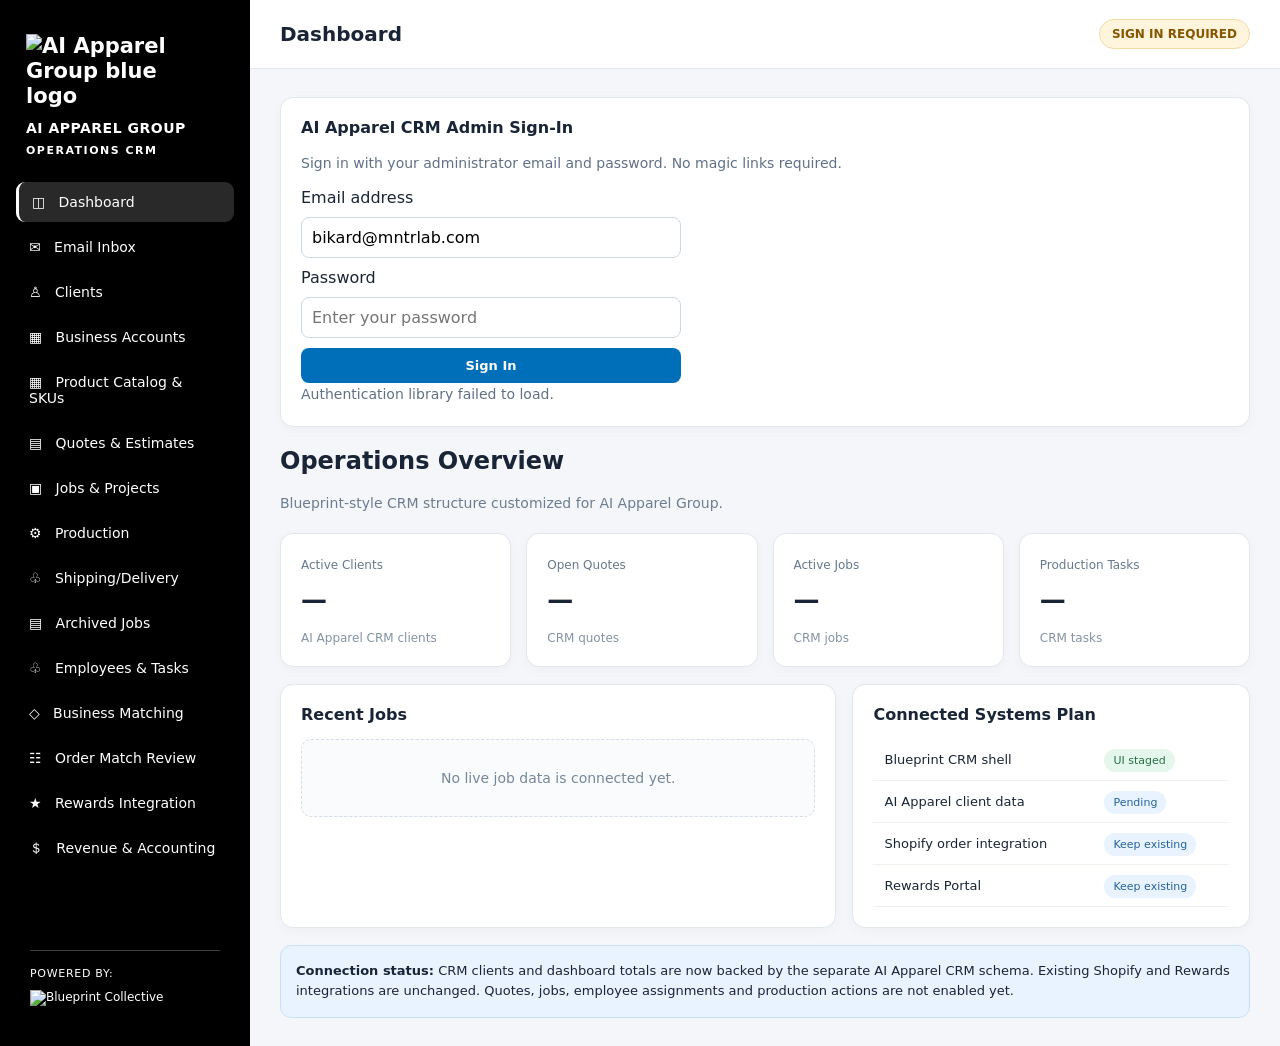
==== commit bef3b2f7: "Open Product Catalog and SKU generator from CRM navigation" ====
--- a/crm/index.html
+++ b/crm/index.html
@@ -172,6 +172,21 @@
 #businesses .crm-business-arrow{font-size:19px}
 @media(max-width:900px){#businesses .business-form-grid{grid-template-columns:repeat(2,minmax(0,1fr))}}
 @media(max-width:560px){#businesses .business-form-grid{grid-template-columns:1fr}#businesses .business-create-heading,#businesses #new-business-form,#businesses .business-directory-panel{padding:18px}#businesses .business-directory-header{align-items:stretch}#businesses .business-search-label{width:100%}#businesses .business-form-actions{width:100%;justify-content:flex-end}}
+
+/* Quote catalog navigation and SAGE picker, matching GOAT's product workflow. */
+.ai-catalog-hidden{display:none!important}.ai-catalog-tabs{display:flex;gap:8px;flex-wrap:wrap;margin:14px 0}.ai-catalog-tabs [aria-selected="false"]{background:#fff;color:#334155;border:1px solid #cbd5e1}
+.ai-sage-searchbar{display:flex;gap:8px;margin:12px 0}.ai-sage-searchbar input{flex:1;min-width:0;padding:10px;border:1px solid #cbd5e1;border-radius:8px}
+.ai-sage-message{font-size:12px;line-height:1.5;color:#64748b;padding:8px 0}.ai-sage-message.error{color:#b42318}
+.ai-sage-results{display:grid;grid-template-columns:repeat(auto-fill,minmax(185px,1fr));gap:10px;max-height:370px;overflow:auto;margin:12px 0}
+.ai-sage-product{display:flex;flex-direction:column;padding:10px;border:1px solid #e2e8f0;border-radius:10px;background:#fff;min-width:0}
+.ai-sage-product img{width:100%;height:105px;object-fit:contain;background:#f8fafc;border-radius:7px}
+.ai-sage-product h4{font-size:13px;margin:9px 0 4px}.ai-sage-product small{display:block;margin:4px 0 8px;color:#64748b}.ai-sage-product button{margin-top:auto;width:100%}
+.ai-sage-detail{padding:16px;margin:14px 0;border:1px solid #cbd5e1;border-radius:10px;background:#fafbfc}.ai-sage-detail h4{margin:0 0 8px}
+.ai-sage-fields{display:grid;grid-template-columns:1fr 1fr;gap:12px}.ai-sage-field{display:grid;gap:6px;font-size:12px;font-weight:700;color:#334155}
+.ai-sage-field input,.ai-sage-field select{width:100%;min-width:0;padding:10px;border:1px solid #cbd5e1;border-radius:8px;background:#fff;font:inherit}
+.ai-sage-description,.ai-sage-reference{font-size:12px;line-height:1.6;white-space:pre-line;color:#64748b}.ai-sage-reference{padding:10px;background:#eef3f8;border-radius:7px}
+@media(max-width:640px){.ai-sage-fields{grid-template-columns:1fr}.ai-sage-searchbar{flex-wrap:wrap}.ai-sage-searchbar input{min-width:180px}.ai-catalog-tabs button{flex:1}}
+
 </style><style>
 .ai-quote-archive-section{margin-top:28px;padding-top:24px;border-top:1px solid #dfe6ef}
 .ai-quote-archive-heading{display:flex;align-items:center;justify-content:space-between;gap:12px;margin-bottom:6px}
@@ -368,6 +383,7 @@
 <button class="nav" data-page="emailinbox">✉ &nbsp; Email Inbox <span id="crm-mail-unread" style="float:right"></span></button>
 <button class="nav" data-page="clients">♙ &nbsp; Clients</button>
 <button class="nav" data-page="businesses">▦ &nbsp; Business Accounts</button>
+<button class="nav" data-page="catalog">▦ &nbsp; Product Catalog &amp; SKUs</button>
 <button class="nav" data-page="quotes">▤ &nbsp; Quotes & Estimates</button>
 <button class="nav" data-page="jobs">▣ &nbsp; Jobs & Projects</button>
 <button class="nav" data-page="production">⚙ &nbsp; Production</button>
@@ -514,6 +530,7 @@
 @media(max-width:950px){#quotes .ai-quote-builder-grid{grid-template-columns:1fr}#quotes .ai-quote-modal{width:100%;height:95vh}}
 @media(max-width:650px){#quotes .ai-quote-overlay{padding:4px}#quotes .ai-quote-modal-header{padding:15px}#quotes .ai-quote-builder-grid{padding:10px}#quotes .ai-quote-footer{flex-wrap:wrap}#quotes .ai-quote-footer-buttons{width:100%}#quotes .ai-quote-footer-buttons button{flex:1}}
 </style>
+<section id="catalog" hidden><div id="crm-catalog-host"></div></section>
 <section id="quotes" class="ai-modern-quotes ai-quote-redesign" hidden>
 <div class="ai-quote-header"><div><span class="ai-quote-eyebrow">AI APPAREL GROUP · QUOTE BUILDER</span><h2>Quotes &amp; Estimates</h2><p>Build a detailed customer quote, attach artwork, and move approved work into production.</p></div><span class="ai-quote-header-chip">Customer estimates</span></div>
 <div class="ai-quote-toolbar"><button type="button" id="ai-open-quote" class="action">+ Create a quote</button><span>Manage drafts and approved customer estimates below.</span></div>
@@ -526,9 +543,20 @@
 <div class="ai-quote-builder-grid">
 <div class="ai-quote-main">
 <div class="ai-quote-block"><div class="ai-quote-block-heading"><h3>1. Add Products &amp; Services</h3><span>Itemized pricing</span></div><p class="ai-quote-help">Add store items by description or SKU, or create custom embroidery, screen printing, uniforms, and other services. Search live SAGE/PromoPlace products or add custom products and services. Verify supplier pricing before sending a quote.</p>
-<div id="ai-sage-picker" style="border:1px solid #cbd5e1;border-radius:12px;padding:14px;margin:12px 0;background:#f8fbff"><strong>PromoPlace · SAGE Product Search</strong><div style="display:flex;gap:8px;flex-wrap:wrap;margin-top:10px"><input id="ai-sage-search" type="search" placeholder="Search promotional products (e.g. tumblers, pens)" style="flex:1;min-width:200px;padding:10px;border:1px solid #cbd5e1;border-radius:8px"><button id="ai-sage-search-btn" type="button" class="ai-quote-add-btn">Search products</button></div><div id="ai-sage-message" role="status" style="font-size:12px;margin:8px 0;color:#475569">Uses your existing SAGE Connect integration. Searches may consume API credits.</div><div id="ai-sage-results" style="display:grid;gap:8px;max-height:270px;overflow:auto"></div></div>
-<div id="ai-ss-picker" style="border:1px solid #cbd5e1;border-radius:12px;padding:14px;margin:12px 0;background:#f8fbff"><strong>S&amp;S Activewear · Catalog Search</strong><div style="display:flex;gap:8px;flex-wrap:wrap;margin-top:10px"><input id="ai-ss-search" type="search" placeholder="Search by style, brand or product" style="flex:1;min-width:200px;padding:10px;border:1px solid #cbd5e1;border-radius:8px"><button id="ai-ss-search-btn" type="button" class="ai-quote-add-btn">Search S&amp;S</button></div><div id="ai-ss-message" role="status" style="font-size:12px;margin:8px 0;color:#475569">Choose a style, then a size/color SKU. Set your own customer selling price.</div><div id="ai-ss-results" style="display:grid;gap:8px;max-height:320px;overflow:auto"></div></div>
-<div id="ai-sanmar-picker" style="border:1px solid #cbd5e1;border-radius:12px;padding:14px;margin:12px 0;background:#f8fbff"><strong>SanMar · Catalog Search</strong><div style="display:flex;gap:8px;flex-wrap:wrap;margin-top:10px"><input id="ai-sanmar-search" type="search" placeholder="Enter SanMar style number (e.g. LOG105)" style="flex:1;min-width:200px;padding:10px;border:1px solid #cbd5e1;border-radius:8px"><button id="ai-sanmar-search-btn" type="button" class="ai-quote-add-btn">Search SanMar</button></div><div id="ai-sanmar-message" role="status" style="font-size:12px;margin:8px 0;color:#475569">Search a SanMar style to load colors and sizes. Supplier pricing and inventory still require separate API verification.</div><div id="ai-sanmar-results" style="display:grid;gap:8px;max-height:320px;overflow:auto"></div></div>
+<div class="ai-catalog-tabs" role="tablist" aria-label="Product catalog">
+<button type="button" class="ai-quote-add-btn" id="ai-sage-tab" role="tab" data-ai-catalog="sage" aria-controls="ai-sage-picker" aria-selected="true">Promotional / SAGE</button>
+<button type="button" class="ai-quote-add-btn" id="ai-ss-tab" role="tab" data-ai-catalog="ss" aria-controls="ai-ss-picker" aria-selected="false" tabindex="-1">S&amp;S Activewear</button>
+<button type="button" class="ai-quote-add-btn" id="ai-sanmar-tab" role="tab" data-ai-catalog="sanmar" aria-controls="ai-sanmar-picker" aria-selected="false" tabindex="-1">SanMar</button>
+</div>
+<div id="ai-sage-picker" role="tabpanel" aria-labelledby="ai-sage-tab">
+<div class="ai-sage-searchbar"><input id="ai-sage-search" type="search" placeholder="Search SAGE by item name or product code (e.g. pens, tumblers, bags)" aria-label="Search SAGE products" autocomplete="off"><button id="ai-sage-search-btn" type="button" class="ai-quote-add-btn">Search SAGE</button></div>
+<div id="ai-sage-message" class="ai-sage-message" role="status">Search promotional products by keyword or product code. Catalog prices are references; confirm your selling price.</div>
+<div id="ai-sage-results" class="ai-sage-results" aria-live="polite"></div>
+<button type="button" id="ai-sage-more" class="ai-quote-add-btn ai-catalog-hidden">Show more products</button>
+<div id="ai-sage-detail" class="ai-sage-detail ai-catalog-hidden"></div>
+</div>
+<div id="ai-ss-picker" role="tabpanel" aria-labelledby="ai-ss-tab" hidden style="border:1px solid #cbd5e1;border-radius:12px;padding:14px;margin:12px 0;background:#f8fbff"><strong>S&amp;S Activewear · Catalog Search</strong><div style="display:flex;gap:8px;flex-wrap:wrap;margin-top:10px"><input id="ai-ss-search" type="search" placeholder="Search by style, brand or product" style="flex:1;min-width:200px;padding:10px;border:1px solid #cbd5e1;border-radius:8px"><button id="ai-ss-search-btn" type="button" class="ai-quote-add-btn">Search S&amp;S</button></div><div id="ai-ss-message" role="status" style="font-size:12px;margin:8px 0;color:#475569">Choose a style, then a size/color SKU. Set your own customer selling price.</div><div id="ai-ss-results" style="display:grid;gap:8px;max-height:320px;overflow:auto"></div></div>
+<div id="ai-sanmar-picker" role="tabpanel" aria-labelledby="ai-sanmar-tab" hidden style="border:1px solid #cbd5e1;border-radius:12px;padding:14px;margin:12px 0;background:#f8fbff"><strong>SanMar · Catalog Search</strong><div style="display:flex;gap:8px;flex-wrap:wrap;margin-top:10px"><input id="ai-sanmar-search" type="search" placeholder="Enter SanMar style number (e.g. LOG105)" style="flex:1;min-width:200px;padding:10px;border:1px solid #cbd5e1;border-radius:8px"><button id="ai-sanmar-search-btn" type="button" class="ai-quote-add-btn">Search SanMar</button></div><div id="ai-sanmar-message" role="status" style="font-size:12px;margin:8px 0;color:#475569">Search a SanMar style to load colors and sizes. Supplier pricing and inventory still require separate API verification.</div><div id="ai-sanmar-results" style="display:grid;gap:8px;max-height:320px;overflow:auto"></div></div>
 <div id="ai-quote-items"></div><button type="button" id="ai-quote-add-item" class="ai-quote-add-btn">+ Add product or service</button></div>
 <div class="ai-quote-block"><div class="ai-quote-block-heading"><h3>2. Project Details</h3><span>Quote ownership</span></div>
 <div class="ai-quote-field-grid"><label class="ai-quote-wide">Quote title<input name="title" required maxlength="200" placeholder="e.g. Carolina ENT embroidered polos"></label>
@@ -640,7 +668,7 @@
 </section>
 </div></main></div>
 <script>
-const names={orderreviews:"Order Match Review",matching:"Business Matching Rules",dashboard:"Dashboard",emailinbox:"Email Inbox",clients:"Clients",quotes:"Quotes & Estimates",jobs:"Jobs & Projects",production:"Production",shipping:"Shipping/Delivery",archivedjobs:"Archived Jobs",employees:"Employees & Tasks",rewards:"Rewards Integration",businesses:"Business Accounts",revenue:"Revenue & Accounting"};
+const names={catalog:"Product Catalog & SKUs",orderreviews:"Order Match Review",matching:"Business Matching Rules",dashboard:"Dashboard",emailinbox:"Email Inbox",clients:"Clients",quotes:"Quotes & Estimates",jobs:"Jobs & Projects",production:"Production",shipping:"Shipping/Delivery",archivedjobs:"Archived Jobs",employees:"Employees & Tasks",rewards:"Rewards Integration",businesses:"Business Accounts",revenue:"Revenue & Accounting"};
 document.querySelectorAll("button[data-page]").forEach(button=>button.addEventListener("click",()=>{
 const page=button.dataset.page;
 document.querySelectorAll("button[data-page]").forEach(b=>b.classList.toggle("active",b===button));
@@ -1247,44 +1275,142 @@
   row.appendChild(remove);target.appendChild(row);
  }
 }
-const AI_SAGE_PRODUCTS_URL='https://qpavspvpdebtbbffdcmo.supabase.co/functions/v1/ai-apparel-sage-products';
-let aiSageSearchResults=[];
-const aiSageText=v=>String(v??'').replace(/[&<>"']/g,c=>({'&':'&amp;','<':'&lt;','>':'&gt;','"':'&quot;',"'":'&#39;'}[c]));
-function aiSagePrice(v){const n=Number(String(v??'').replace(/[$,]/g,''));return Number.isFinite(n)&&n>=0?n:0}
-async function aiSageSearch(){
- const field=document.getElementById('ai-sage-search'),target=document.getElementById('ai-sage-results'),message=document.getElementById('ai-sage-message');
- const query=field.value.trim();if(query.length<2){message.textContent='Enter at least two characters.';return}
- const button=document.getElementById('ai-sage-search-btn');button.disabled=true;message.textContent='Searching SAGE catalog…';target.replaceChildren();
- try{
-  const response=await fetch(AI_SAGE_PRODUCTS_URL+'?q='+encodeURIComponent(query),{method:'GET'});
-  const payload=await response.json();if(!response.ok||!payload.ok)throw Error(payload.error||payload.errMsg||'Catalog search failed');
-  aiSageSearchResults=(Array.isArray(payload.products)?payload.products:[]).slice(0,30);
-  message.textContent=aiSageSearchResults.length+' products found. Select an item to add it to this quote; verify pricing.';
-  target.innerHTML=aiSageSearchResults.map((p,i)=>'<div style="display:flex;align-items:center;gap:10px;background:white;border:1px solid #e2e8f0;border-radius:8px;padding:9px">'+(p.image?'<img src="'+aiSageText(p.image)+'" alt="" style="width:54px;height:54px;object-fit:contain" loading="lazy">':'')+'<div style="flex:1;min-width:0"><b>'+aiSageText(p.name||'Promotional product')+'</b><div style="font-size:12px;color:#475569">'+aiSageText(p.code||p.id||'')+(p.price?' · Catalog price: $'+aiSageText(p.price):' · Pricing on request')+'</div></div><button type="button" class="ai-quote-add-btn" data-ai-sage-index="'+i+'">Add to quote</button></div>').join('')||'<div>No matching products. Try another search.</div>';
- }catch(err){message.textContent='SAGE search unavailable: '+err.message+'. You can still add a custom item.'}
- finally{button.disabled=false}
-}
-async function aiSageSelect(index){
- const p=aiSageSearchResults[index];if(!p)return;
- const message=document.getElementById('ai-sage-message');message.textContent='Loading product details…';
- let name=p.name||'Promotional product',sku=p.code||'',price=aiSagePrice(p.price),variant='';
- try{
-  const response=await fetch(AI_SAGE_PRODUCTS_URL+'?productId='+encodeURIComponent(p.id));
-  const payload=await response.json();if(!response.ok||!payload.ok)throw Error(payload.error||'Product details unavailable');
-  const detail=payload.product?.product||payload.product||{};
-  name=detail.prName||detail.name||name;sku=detail.spc||detail.itemNumber||detail.code||sku;
-  const qty=Array.isArray(detail.qty)?detail.qty:[],prices=Array.isArray(detail.prc)?detail.prc:[];
-  const first=prices.findIndex((v,i)=>aiSagePrice(v)>0&&Number(qty[i])>0);
-  if(first>=0)price=aiSagePrice(prices[first]);
-  variant=detail.colors?'Colors: '+String(detail.colors).slice(0,150):'';
- }catch(err){message.textContent='Added search result; detailed pricing unavailable. Verify supplier pricing.'}
- addItem({item_type:'custom',description:name,sku,variant_title:variant,quantity:1,unit_price:price});
- const row=document.querySelector('#ai-quote-items .ai-quote-row:last-child');if(row){row.querySelector('.qi-type').value='custom';row.querySelector('.qi-price').focus()}
- message.textContent='Added '+name+' to quote. Confirm quantity, decoration, and selling price before saving.';
-}
-document.getElementById('ai-sage-search-btn').addEventListener('click',aiSageSearch);
-document.getElementById('ai-sage-search').addEventListener('keydown',e=>{if(e.key==='Enter'){e.preventDefault();aiSageSearch()}});
-document.getElementById('ai-sage-results').addEventListener('click',e=>{const b=e.target.closest('[data-ai-sage-index]');if(b)aiSageSelect(Number(b.dataset.aiSageIndex))});
+/* AI Apparel quote catalog: reuse the existing read-only SAGE connection. */
+(() => {
+ 'use strict';
+ const get = id => document.getElementById(id);
+ const panel = get('ai-sage-picker');
+ if (!panel) return;
+ const endpoint = 'https://qpavspvpdebtbbffdcmo.supabase.co/functions/v1/ai-apparel-sage-products';
+ let products = [], visible = 30, selected = null, detail = null, breaks = [], epoch = 0, controller = null, priceEdited = false;
+ const money = value => Number(value).toLocaleString('en-US',{style:'currency',currency:'USD'});
+ const numeric = value => {
+  if (value === null || value === undefined || String(value).trim() === '') return null;
+  const s = String(value).replace(/[$,]/g,'').trim();
+  if (!/^\d+(?:\.\d+)?$/.test(s)) return null;
+  const n = Number(s); return Number.isFinite(n) ? n : null;
+ };
+ const imageUrl = value => {try {const u=new URL(String(value));return ['https:','http:'].includes(u.protocol)?u.href:''}catch{return ''}};
+ const message = (value,bad=false) => {get('ai-sage-message').textContent=value;get('ai-sage-message').classList.toggle('error',bad)};
+ function tab(source) {
+  const buttons=[...document.querySelectorAll('[data-ai-catalog]')];
+  for(const button of buttons){
+   const active=button.dataset.aiCatalog===source;
+   button.setAttribute('aria-selected',String(active));button.tabIndex=active?0:-1;
+   get(button.getAttribute('aria-controls')).hidden=!active;
+  }
+ }
+ for(const button of document.querySelectorAll('[data-ai-catalog]')){
+  button.addEventListener('click',()=>tab(button.dataset.aiCatalog));
+  button.addEventListener('keydown',e=>{
+   if(!['ArrowLeft','ArrowRight','Home','End'].includes(e.key))return;
+   e.preventDefault();const buttons=[...document.querySelectorAll('[data-ai-catalog]')],index=buttons.indexOf(button);
+   const next=e.key==='Home'?0:e.key==='End'?buttons.length-1:(index+(e.key==='ArrowRight'?1:-1)+buttons.length)%buttons.length;
+   tab(buttons[next].dataset.aiCatalog);buttons[next].focus();
+  });
+ }
+ async function request(params,signal) {
+  const r=await fetch(endpoint+'?'+new URLSearchParams(params),{signal});
+  const data=await r.json();
+  if(!r.ok||!data.ok)throw Error(data.error||data.errMsg||'SAGE catalog could not be loaded');
+  return data;
+ }
+ function renderResults() {
+  get('ai-sage-results').innerHTML=products.slice(0,visible).map((p,i)=>{
+   const image=imageUrl(p.image);
+   return '<article class="ai-sage-product">'+(image?'<img loading="lazy" src="'+esc(image)+'" alt="">':'')+
+   '<h4>'+esc(p.name||'Promotional product')+'</h4><small>'+esc(p.code||p.id||'')+'</small>'+
+   '<small>Catalog price: '+esc(p.price||'Request pricing')+'</small>'+
+   '<button class="ai-quote-add-btn" type="button" data-sage-view="'+i+'">View details &amp; pricing</button></article>';
+  }).join('');
+  get('ai-sage-more').classList.toggle('ai-catalog-hidden',visible>=products.length);
+ }
+ async function search() {
+  const query=get('ai-sage-search').value.trim();
+  if(query.length<2){message('Enter at least 2 characters.',true);return}
+  if(controller)controller.abort();controller=new AbortController();const current=++epoch;
+  get('ai-sage-search-btn').disabled=true;get('ai-sage-results').replaceChildren();get('ai-sage-detail').classList.add('ai-catalog-hidden');get('ai-sage-more').classList.add('ai-catalog-hidden');
+  selected=null;products=[];message('Searching SAGE catalog…');
+  try{
+   const data=await request({q:query},controller.signal);if(current!==epoch)return;
+   products=Array.isArray(data.products)?data.products.filter(p=>p&&p.id):[];visible=30;renderResults();
+   message(products.length?'Showing '+Math.min(visible,products.length)+' of '+products.length+' results. Refine your search or view more products.':'No matching products. Try another item name or product code.');
+  }catch(e){if(e.name!=='AbortError'&&current===epoch)message(e.message+'. You can still add a custom product.',true)}
+  finally{if(current===epoch)get('ai-sage-search-btn').disabled=false}
+ }
+ function tierFor(quantity) {return breaks.filter(b=>b.qty<=quantity).at(-1)||breaks[0]}
+ function updateReference() {
+  const quantity=Number(get('ai-sage-quantity').value),tier=tierFor(quantity);
+  if(!priceEdited&&tier)get('ai-sage-selling-price').value=tier.price.toFixed(2);
+  get('ai-sage-quantityNote').textContent=breaks.length&&quantity<breaks[0].qty?'Catalog pricing starts at '+breaks[0].qty+' units. Confirm lower-quantity pricing with the supplier.':'Confirm decoration, setup and freight before saving.';
+ }
+ function showDetail() {
+  const d=detail||{},p=selected;
+  const qty=Array.isArray(d.qty)?d.qty:[],prices=Array.isArray(d.prc)?d.prc:[];
+  breaks=prices.map((price,i)=>({price:numeric(price),qty:Number(qty[i])})).filter(b=>b.price!==null&&Number.isInteger(b.qty)&&b.qty>0).sort((a,b)=>a.qty-b.qty);
+  const colors=String(d.colors||'').split(',').map(c=>c.trim()).filter(Boolean);
+  const name=d.prName||d.name||p.name||'Promotional product';
+  const code=d.itemNum||d.itemNumber||d.spc||p.code||'';
+  const initial=breaks[0]||{qty:1,price:numeric(p.price)??0};
+  const notes=[d.lineName?'Catalog line: '+d.lineName:'',d.priceIncludes?'Price includes: '+d.priceIncludes:'',d.setupChg?'Catalog setup charge: '+d.setupChg:'',d.prodTime?'Production: '+d.prodTime:''].filter(Boolean);
+  get('ai-sage-detail').innerHTML='<h4>'+esc(name)+'</h4><p class="muted">'+esc(code)+'</p>'+
+   (d.description?'<p class="ai-sage-description">'+esc(d.description)+'</p>':'')+
+   (notes.length?'<p class="ai-sage-reference">'+notes.map(esc).join('<br>')+'</p>':'')+
+   '<div class="ai-sage-fields">'+
+   '<label class="ai-sage-field"><span>Catalog quantity pricing</span><select id="ai-sage-tier"><option value="">Custom quantity / price</option>'+breaks.map((b,i)=>'<option value="'+i+'">'+b.qty+'+ units · '+money(b.price)+' each</option>').join('')+'</select></label>'+
+   '<label class="ai-sage-field"><span>Color / variation</span><input id="ai-sage-color" maxlength="100" list="ai-sage-colors" placeholder="Enter color or variation"><datalist id="ai-sage-colors">'+colors.map(c=>'<option value="'+esc(c)+'"></option>').join('')+'</datalist></label>'+
+   '<label class="ai-sage-field"><span>Quote quantity</span><input id="ai-sage-quantity" type="number" min="1" max="100000" step="1" value="'+initial.qty+'"></label>'+
+   '<label class="ai-sage-field"><span>Your unit selling price ($)</span><input id="ai-sage-selling-price" type="number" min="0" max="100000000" step=".01" value="'+initial.price.toFixed(2)+'"></label></div>'+
+   '<p id="ai-sage-quantityNote" class="ai-sage-message"></p><button class="ai-quote-add-btn" id="ai-sage-add" type="button">+ Add to quote</button>';
+  get('ai-sage-detail').classList.remove('ai-catalog-hidden');priceEdited=false;get('ai-sage-tier').value=breaks.length?'0':'';
+  get('ai-sage-tier').addEventListener('change',()=>{
+   const i=get('ai-sage-tier').value;if(i==='')return;const b=breaks[Number(i)];if(!b)return;
+   get('ai-sage-quantity').value=b.qty;get('ai-sage-selling-price').value=b.price.toFixed(2);priceEdited=false;updateReference();
+  });
+  get('ai-sage-quantity').addEventListener('input',updateReference);
+  get('ai-sage-selling-price').addEventListener('input',()=>{priceEdited=true;get('ai-sage-tier').value=''});
+  get('ai-sage-add').addEventListener('click',add);
+  updateReference();
+ }
+ async function view(index) {
+  const p=products[index];if(!p)return;
+  if(controller)controller.abort();controller=new AbortController();const current=++epoch;
+  selected=p;detail=null;get('ai-sage-detail').classList.add('ai-catalog-hidden');message('Loading SAGE product details…');
+  try {
+   const data=await request({productId:String(p.id)},controller.signal);if(current!==epoch)return;
+   detail=data.product?.product||data.product||{};showDetail();message('Choose quantity and selling price, then add this product to your AI Apparel quote.');
+  }catch(e){if(e.name!=='AbortError'&&current===epoch){showDetail();message('Detailed pricing is unavailable. Confirm the quantity and selling price before adding.',true)}}
+ }
+ function add() {
+  if(!selected)return;
+  const qty=Number(get('ai-sage-quantity').value),price=numeric(get('ai-sage-selling-price').value),color=get('ai-sage-color').value.trim();
+  if(!Number.isInteger(qty)||qty<1||qty>100000||price===null||price>100000000){message('Enter a whole-number quantity and a valid nonnegative selling price.',true);return}
+  const d=detail||{},name=d.prName||d.name||selected.name||'Promotional product';
+  const code=d.itemNum||d.itemNumber||d.spc||selected.code||'';
+  // Remove only an untouched empty placeholder, preserving every entered cost or product.
+  for(const row of get('ai-quote-items').querySelectorAll('.ai-quote-row')){
+   const blank=['.qi-description','.qi-sku','.qi-variant'].every(selector=>!row.querySelector(selector).value.trim());
+   const noAmounts=['.qi-price','.qi-cost','.qi-decoration','.qi-labor','.qi-other'].every(selector=>!Number(row.querySelector(selector)?.value||0));
+   if(blank&&noAmounts&&Number(row.querySelector('.qi-quantity').value)===1)row.remove();
+  }
+  addItem({item_type:'custom',description:name,sku:String(code),variant_title:color,quantity:qty,unit_price:price});
+  message('Added '+name+' to this quote. Quantity and selling price can be edited below.');
+  get('ai-quote-items').querySelector('.ai-quote-row:last-child .qi-price')?.focus();
+ }
+ window.aiSageReset=()=>{
+  ++epoch;if(controller)controller.abort();products=[];selected=null;detail=null;breaks=[];priceEdited=false;
+  get('ai-sage-search').value='';get('ai-sage-results').replaceChildren();get('ai-sage-detail').replaceChildren();get('ai-sage-detail').classList.add('ai-catalog-hidden');get('ai-sage-more').classList.add('ai-catalog-hidden');get('ai-sage-search-btn').disabled=false;
+  message('Search promotional products by keyword or product code. Catalog prices are references; confirm your selling price.');tab('sage');
+ };
+ get('ai-sage-search-btn').addEventListener('click',search);
+ get('ai-sage-search').addEventListener('keydown',e=>{if(e.key==='Enter'){e.preventDefault();search()}});
+ get('ai-sage-results').addEventListener('click',e=>{const button=e.target.closest('[data-sage-view]');if(button)view(Number(button.dataset.sageView))});
+ get('ai-sage-more').addEventListener('click',()=>{visible+=30;renderResults();message('Showing '+Math.min(visible,products.length)+' of '+products.length+' results.')});
+ get('ai-open-quote').addEventListener('click',()=>window.aiSageReset());
+ get('ai-close-quote').addEventListener('click',()=>window.aiSageReset());
+ get('ai-cancel-quote').addEventListener('click',()=>window.aiSageReset());
+})();
+
 const AI_SS_URL=CRM_SUPABASE_URL+'/functions/v1/ai-apparel-ss-products';
 let aiSsStyles=[],aiSsProducts=[];
 async function aiSsFetch(params){
@@ -2223,8 +2349,8 @@
  const manual=detail('Add a Non-Shopify Sale','Historical sales are imported separately');const note=mk('p','info','The historical order summary has been imported into the accounting ledger. New manual sales entry is not enabled from this panel; use the approved historical import process to prevent duplicates.');manual.append(note);
  page.append(mk('h3','ai-goat-title','Sales Tax Reporting'));
  const taxGrid=mk('div','ai-goat-grid');page.append(taxGrid);
- [['Taxable sales','rev-verified-taxable','Pending payment-allocated sales reconciliation'],['Non-taxable sales','rev-verified-nontaxable','Shopify orders without charged tax; requires paid-sales allocation'],['Shopify tax on paid orders','rev-cash-tax-evidence','Tax charged by Shopify on orders with verified payment; not necessarily payment-allocated'],['Sales tax due','rev-verified-tax-due','Not filing-ready until payment allocations, refunds and jurisdictions reconcile']].forEach(([label,id,note])=>{
-  const tile=mk('div','ai-goat-tile'),val=mk('strong','','—');tile.append(mk('small','',label),val,mk('span','note',note));if(id)bind(val,id);taxGrid.append(tile);
+ [['Taxable sales','rev-verified-taxable','Pending payment-allocated sales reconciliation'],['Non-taxable sales','rev-verified-nontaxable','Shopify orders without charged tax; requires paid-sales allocation'],['Shopify tax collected (evidence)','rev-cash-tax-evidence','Tax charged by Shopify on orders with verified payment; not necessarily payment-allocated'],['Sales tax due','rev-verified-tax-due','Not filing-ready until payment allocations, refunds and jurisdictions reconcile']].forEach(([label,id,note])=>{
+  const tile=mk('div','ai-goat-tile'),val=mk('strong','','—');tile.append(mk('small','',label),val,mk('span','note',note));if(id)val.id=id;taxGrid.append(tile);
  });
  page.append(mk('div','ai-goat-banner','Financial reporting note. Approved quotes are excluded from collected sales. Refunds, payment processing fees, overhead, incomplete order costs and tax obligations require reconciliation before treating these amounts as final accounting profit.'));
 })();
@@ -2573,95 +2699,78 @@
 
 <script id="ai-cash-basis-tax-correction-2026">
 (()=>{
- const init=()=>{
+ const boot=()=>{
   const page=document.getElementById('revenue');
-  const evidence=document.getElementById('rev-cash-tax-evidence');
-  const taxable=document.getElementById('rev-verified-taxable');
-  const nontaxable=document.getElementById('rev-verified-nontaxable');
-  const due=document.getElementById('rev-verified-tax-due');
-  if(!page||!evidence||!taxable||!nontaxable||!due)return false;
+  const ids=['rev-verified-taxable','rev-verified-nontaxable','rev-cash-tax-evidence','rev-verified-tax-due'];
+  const nodes=ids.map(id=>document.getElementById(id));
+  if(!page||nodes.some(x=>!x))return false;
   if(document.getElementById('ai-verified-tax-panel'))return true;
-  const grid=evidence.closest('.ai-goat-grid');
-  if(!grid)return;
-  const panel=document.createElement('section');
-  panel.className='panel';panel.id='ai-verified-tax-panel';
-  panel.style.cssText='margin:12px 0 22px;padding:18px';
-  const heading=document.createElement('h3');
-  heading.textContent='Shopify Sales Tax · Verified Payments';
-  const info=document.createElement('p');
-  info.className='info';
-  info.setAttribute('role','status');
-  const refresh=document.createElement('button');
-  refresh.type='button';
-  refresh.className='action secondary';
-  refresh.textContent='Refresh tax evidence';
-  const table=document.createElement('div');
-  table.style.cssText='overflow-x:auto;margin-top:12px';
-  panel.append(heading,info,refresh,table);
-  grid.after(panel);
+  const [taxable,nonTaxable,evidence,due]=nodes;
+  const grid=evidence.closest('.ai-goat-grid');if(!grid)return false;
+  const panel=document.createElement('details');panel.id='ai-verified-tax-panel';panel.className='panel';panel.style.cssText='margin:12px 0 22px;padding:18px';
+  const heading=document.createElement('summary');heading.textContent='View verified payments and tax details';heading.style.cssText='cursor:pointer;font-weight:750;color:#193956;padding:4px 0';
+  const info=document.createElement('p');info.className='info';info.setAttribute('role','status');
+  const refresh=document.createElement('button');refresh.type='button';refresh.className='action secondary';refresh.textContent='Refresh verified payments';
+  const table=document.createElement('div');table.style.cssText='overflow-x:auto;margin-top:12px';
+  panel.append(heading,info,refresh,table);grid.after(panel);
   const money=v=>new Intl.NumberFormat('en-US',{style:'currency',currency:'USD'}).format(Number(v)||0);
   const easternYear=()=>Number(new Intl.DateTimeFormat('en-US',{timeZone:'America/New_York',year:'numeric'}).format(new Date()));
   const easternDate=v=>new Intl.DateTimeFormat('en-US',{timeZone:'America/New_York',year:'numeric',month:'2-digit',day:'2-digit'}).format(new Date(v));
-  const cell=(tr,value)=>{const td=document.createElement('td');td.textContent=String(value);tr.append(td)};
-  let running=false;
+  const setNote=(node,text)=>{const note=node.closest('.ai-goat-tile')?.querySelector('.note');if(note)note.textContent=text};
+  let busy=false;
   const update=async()=>{
-   if(running)return;
-   running=true;refresh.disabled=true;
-   evidence.textContent='Checking…';
-   taxable.textContent='Pending review';
-   nontaxable.textContent='Pending review';
-   due.textContent='Not reconciled';
-   info.textContent='Checking verified payments since October 1, 2026…';
-   table.replaceChildren();
+   if(busy)return;busy=true;refresh.disabled=true;
+   nodes.forEach(x=>x.textContent='Checking…');info.textContent='Checking all verified payments from October 1, 2026…';table.replaceChildren();
    try{
     if(typeof db==='undefined'||!db)throw Error('CRM connection unavailable');
-    const {data,error}=await db.rpc('ai_financial_verified_tax_evidence',{p_year:easternYear()});
-    if(error)throw error;
-    const orders=Array.isArray(data?.orders)?data.orders:[];
-    const paid=orders.filter(o=>Number(o.verified_cash)>0 && o.first_verified_payment_at && new Date(o.first_verified_payment_at)>=new Date('2026-10-01T04:00:00Z'));
-    const shopify=paid.filter(o=>String(o.source).toLowerCase()==='shopify');
-    const missing=shopify.filter(o=>o.missing_tax_record);
-    const known=shopify.filter(o=>!o.missing_tax_record);
-    const tax=known.reduce((sum,o)=>sum+Math.max(0,Number(o.tax_collected||0)-Number(o.tax_refunded||0)),0);
-    evidence.textContent=missing.length?'Incomplete · '+money(tax):money(tax);
-    const paidTotal=shopify.reduce((sum,o)=>sum+Number(o.verified_cash||0),0);
-    info.textContent='October 1, 2026 onward · '+shopify.length+' Shopify orders with verified payments ('+money(paidTotal)+' verified cash). '+(missing.length?missing.length+' paid Shopify orders are missing tax records. ':'')+'Tax shown is Shopify order-level tax evidence, not payment-allocated tax or a filing liability. Unpaid orders and pending manual payments are excluded.';
-    const t=document.createElement('table');
-    const thead=document.createElement('thead');
-    const header=document.createElement('tr');
-    ['Order','First verified payment (ET)','Verified cash','Shopify order tax','Status'].forEach(v=>{const th=document.createElement('th');th.textContent=v;header.append(th)});
-    thead.append(header);t.append(thead);
+    const {data,error}=await db.rpc('ai_financial_verified_tax_evidence',{p_year:easternYear()});if(error)throw error;
+    const orders=(Array.isArray(data?.orders)?data.orders:[]).filter(o=>Number(o.verified_cash)>0 && o.first_verified_payment_at && new Date(o.first_verified_payment_at)>=new Date('2026-10-01T04:00:00Z'));
+    let taxableBase=0,zeroTaxReceipts=0,taxEvidence=0,unresolved=0,verifiedCash=0;
+    const entries=[];
+    for(const o of orders){
+     const cash=Number(o.verified_cash||0),tax=Number(o.tax_collected||0),taxRefunded=Number(o.tax_refunded||0),refunds=Number(o.verified_refunds||0);
+     const merchandise=Number(o.nontaxable_sales||0)+Number(o.taxable_sales||0);
+     verifiedCash+=cash;
+     const known=!o.missing_tax_record && Number.isFinite(tax) && Number.isFinite(taxRefunded);
+     let category='Unreconciled',sale=null;
+     if(!known){unresolved++}
+     else if(tax>0){
+      taxEvidence+=Math.max(0,tax-taxRefunded);
+      // Only classify the recorded merchandise subtotal when verified cash covers merchandise and tax.
+      // Do not count shipping as merchandise or assign full tax to partial payments.
+      if(refunds===0 && merchandise>0 && cash+0.01>=merchandise+tax){taxableBase+=merchandise;category='Taxed merchandise · payment covers base + tax';sale=merchandise}
+      else{unresolved++;category='Tax allocation / refund review required'}
+     }else if(refunds===0){
+      // No tax was charged: show verified receipts, not an unsupported claim of tax exemption.
+      zeroTaxReceipts+=cash;category='Verified payment · no tax charged';sale=cash;
+     }else{unresolved++;category='Refund allocation review required'}
+     entries.push({o,cash,tax,known,category,sale});
+    }
+    taxable.textContent=money(taxableBase);
+    nonTaxable.textContent=money(zeroTaxReceipts);
+    evidence.textContent=unresolved?'Partial · '+money(taxEvidence):money(taxEvidence);
+    due.textContent=unresolved?'Needs reconciliation':money(taxEvidence);
+    setNote(taxable,'Paid Shopify merchandise with recorded tax; shipping excluded. Incomplete allocations excluded.');
+    setNote(nonTaxable,'Verified receipts on orders with no tax charged; includes manual payments. Not proof of legal exemption.');
+    setNote(evidence,'Shopify/manual order-level tax on verified-payment orders; partial-payment allocation may remain open.');
+    setNote(due,unresolved?'Not filing-ready: some paid orders require allocation/refund review.':'Provisional only; verify jurisdictions and tax filing period before remitting.');
+    info.textContent=`October 1, 2026 onward · ${orders.length} verified paid orders · ${money(verifiedCash)} verified cash. ${money(taxableBase)} recorded taxed merchandise; ${money(zeroTaxReceipts)} verified receipts with no tax charged. ${unresolved} order(s) require additional reconciliation. Unpaid/pending payments excluded. Amounts are not a filed tax return.`;
+    const t=document.createElement('table'),thead=document.createElement('thead'),hr=document.createElement('tr');
+    ['Order','Source','First verified payment (ET)','Verified cash','Merchandise / receipts','Tax evidence','Classification'].forEach(v=>{const th=document.createElement('th');th.textContent=v;hr.append(th)});thead.append(hr);t.append(thead);
     const tbody=document.createElement('tbody');
-    for(const o of shopify){
-      const tr=document.createElement('tr');
-      cell(tr,o.source_order_name||o.source_order_id||'Unknown');
-      cell(tr,easternDate(o.first_verified_payment_at));
-      cell(tr,money(o.verified_cash));
-      cell(tr,o.missing_tax_record?'Missing':money(Math.max(0,Number(o.tax_collected||0)-Number(o.tax_refunded||0))));
-      cell(tr,o.missing_tax_record?'Tax record missing':'Payment verified · allocation pending');
-      tbody.append(tr);
-    }
-    if(!shopify.length){const tr=document.createElement('tr');const td=document.createElement('td');td.colSpan=5;td.textContent='No verified Shopify payments for this reporting year.';tr.append(td);tbody.append(tr)}
+    for(const e of entries){const tr=document.createElement('tr');const vals=[e.o.source_order_name||e.o.source_order_id||'Unknown',e.o.source,easternDate(e.o.first_verified_payment_at),money(e.cash),e.sale===null?'Pending':money(e.sale),e.known?money(Math.max(0,e.tax-Number(e.o.tax_refunded||0))):'Missing',e.category];vals.forEach(v=>{const td=document.createElement('td');td.textContent=v;tr.append(td)});tbody.append(tr)}
+    if(!entries.length){const tr=document.createElement('tr'),td=document.createElement('td');td.colSpan=7;td.textContent='No verified payments since October 1, 2026.';tr.append(td);tbody.append(tr)}
     t.append(tbody);table.append(t);
-   }catch(e){
-    evidence.textContent='Not verified';
-    info.textContent='Could not retrieve authorized tax evidence: '+(e?.message||String(e));
-   }finally{running=false;refresh.disabled=false}
+   }catch(e){nodes.forEach(x=>x.textContent='Not verified');info.textContent='Could not retrieve verified payments: '+(e?.message||String(e))}
+   finally{busy=false;refresh.disabled=false}
   };
   refresh.addEventListener('click',update);
   document.querySelector('[data-page="revenue"]')?.addEventListener('click',update);
   document.getElementById('trq-refresh')?.addEventListener('click',update);
-  update();
-  return true;
+  update();return true;
  };
- const boot=()=>{
-  if(init())return;
-  const target=document.getElementById('revenue')||document.body;
-  const observer=new MutationObserver(()=>{if(init())observer.disconnect()});
-  observer.observe(target,{childList:true,subtree:true});
-  document.querySelector('[data-page="revenue"]')?.addEventListener('click',()=>{if(init())observer.disconnect()});
- };
- if(document.readyState==='loading')document.addEventListener('DOMContentLoaded',boot);else boot();
+ const init=()=>{if(boot())return;const observer=new MutationObserver(()=>{if(boot())observer.disconnect()});observer.observe(document.getElementById('revenue')||document.body,{childList:true,subtree:true})};
+ if(document.readyState==='loading')document.addEventListener('DOMContentLoaded',init);else init();
 })();
 </script>
 <script>
@@ -2698,4 +2807,10 @@
 });
 document.querySelector('button[data-page="emailinbox"]').addEventListener("click",load);
 })();
+</script><script src="./vendor/JsBarcode.code128.min.js"></script><script src="./product-catalog.js"></script><script>
+document.querySelector('[data-page="catalog"]').addEventListener('click',()=>window.CrmProductCatalog.mount(document.getElementById('crm-catalog-host'),{
+brand:'AI Apparel',prefix:'AI',
+rpc:async(action,payload)=>{const {data,error}=await db.rpc('crm_product_catalog',{p_action:action,p_payload:payload});if(error)throw Error(error.message);return data;},
+shopify:async(id,check=false)=>{const {data}=await db.auth.getSession();if(!data?.session)throw Error('Sign in to the CRM first.');const r=await fetch(CRM_SUPABASE_URL+'/functions/v1/crm-catalog-shopify-draft',{method:'POST',headers:{'Content-Type':'application/json',apikey:CRM_PUBLISHABLE_KEY,Authorization:'Bearer '+data.session.access_token},body:JSON.stringify(check?{action:'check_connection'}:{id})});const j=await r.json();if(!r.ok)throw Error(j.error||'Shopify draft failed');return j;}
+}));
 </script></body></html>
